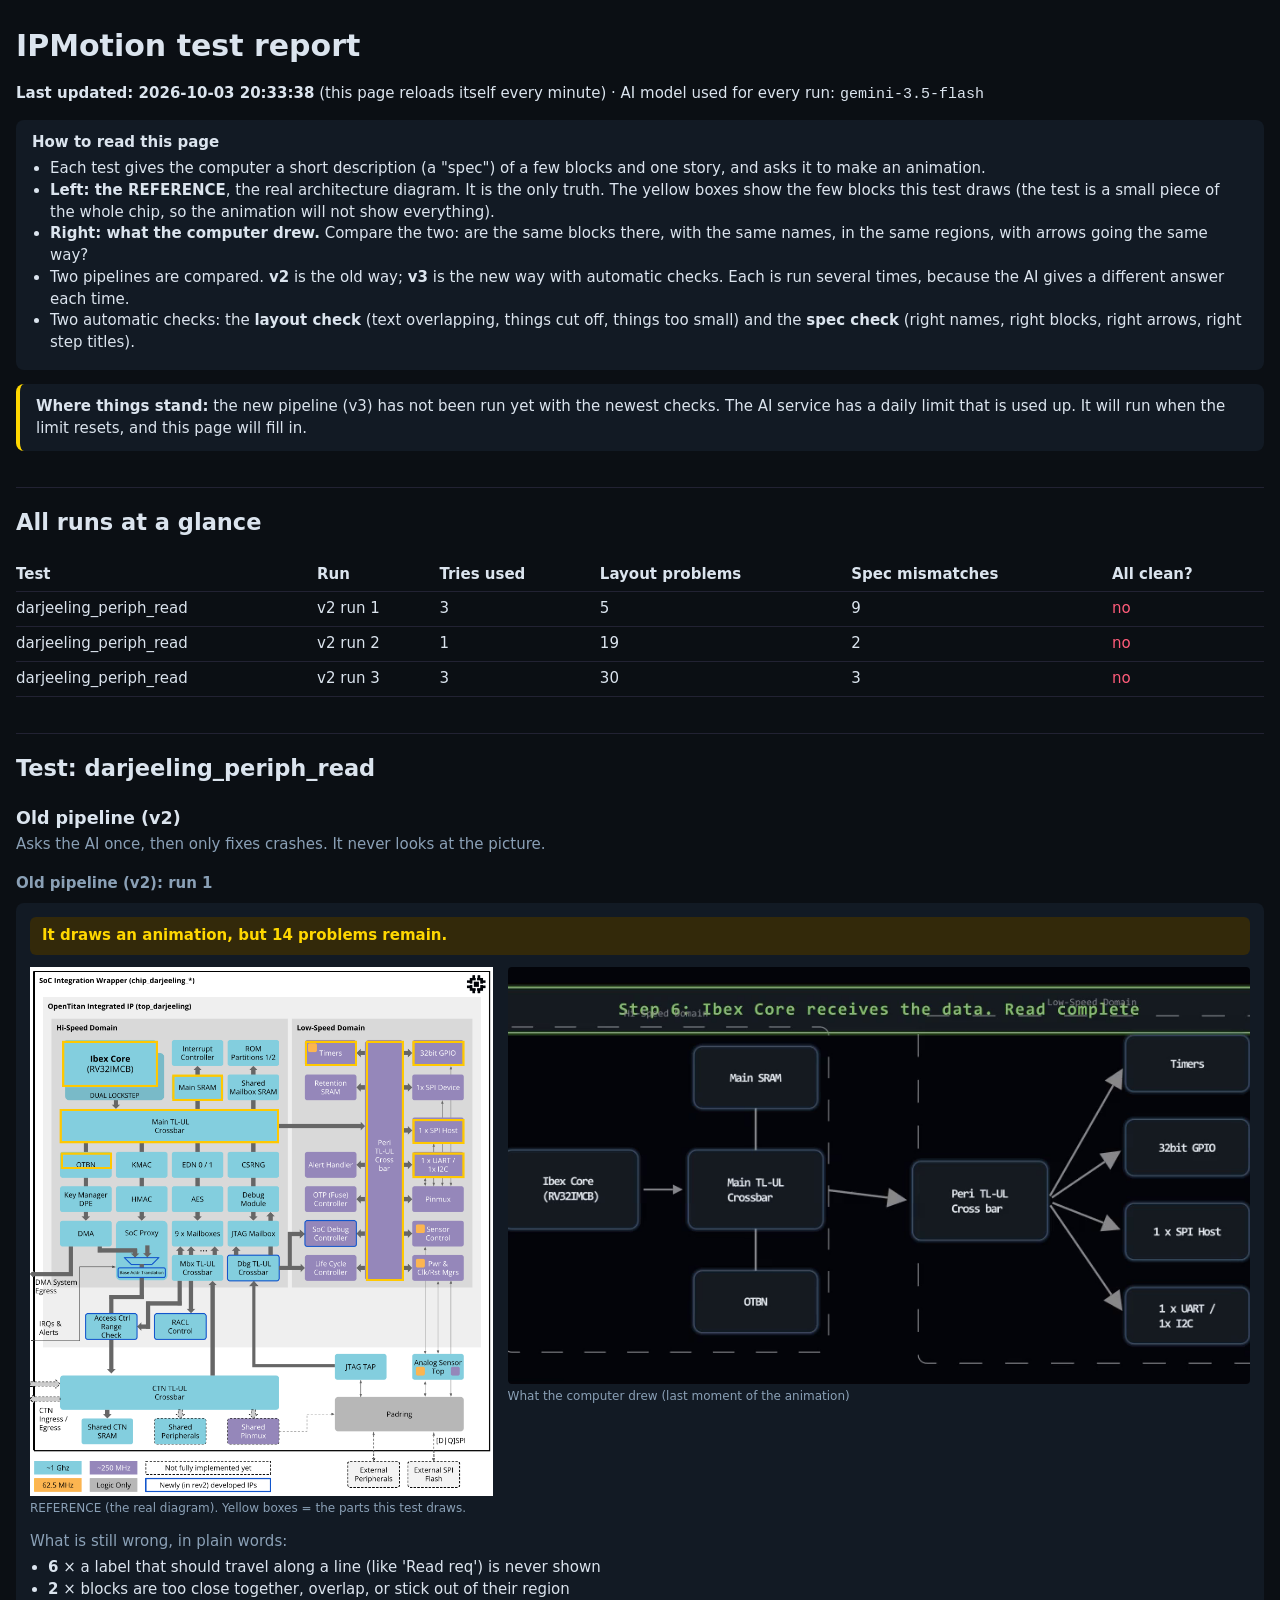
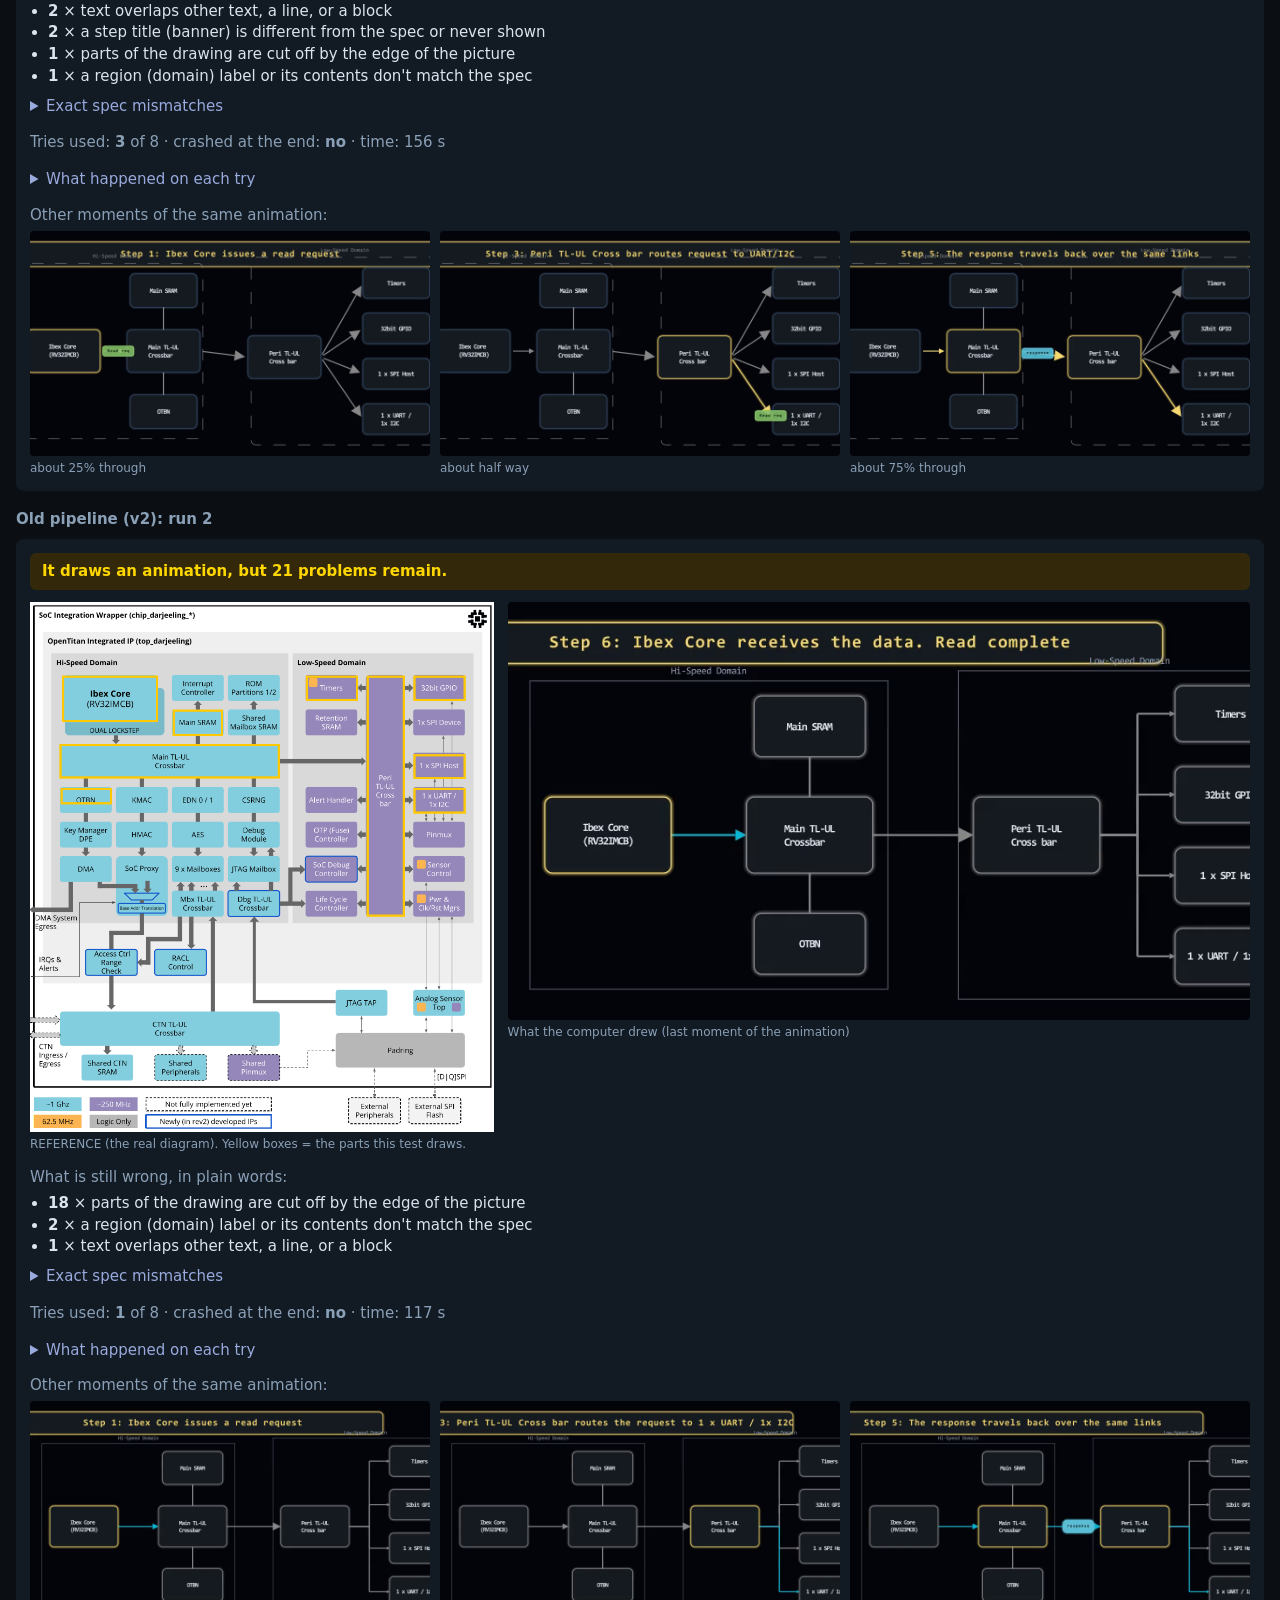
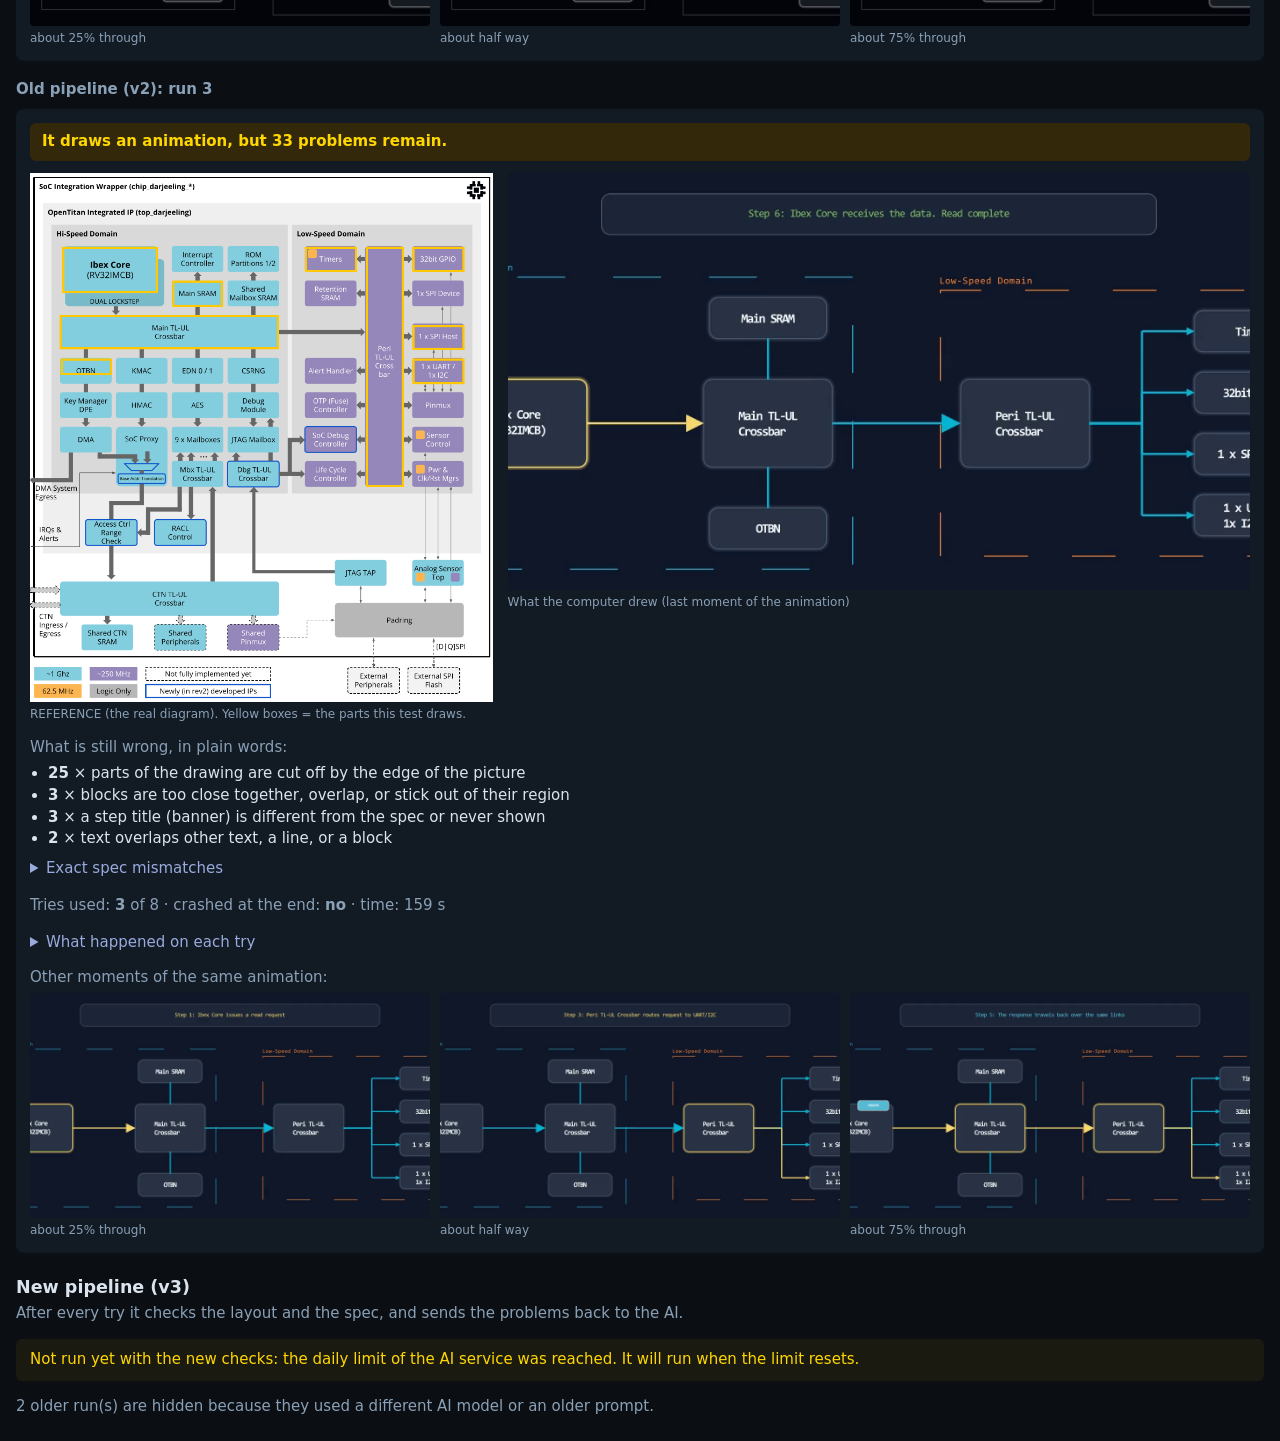
==== bench/report.html @ 49ea7e21 "Report: reference diagram side by side with each render, plain-words explanations - Each run card sh" ====
<!doctype html><meta charset="utf-8"><meta http-equiv="refresh" content="60"><title>IPMotion test report</title>
<style>
body{font:15px/1.45 system-ui,Segoe UI,sans-serif;margin:24px auto;max-width:1280px;padding:0 16px;background:#0b0f14;color:#dbe4ee}
h1{margin:0 0 4px}h2{margin-top:36px;border-top:1px solid #223;padding-top:18px}h3{margin:22px 0 2px}h4{margin:18px 0 8px;color:#8aa0b6}
.how,.status{background:#121a24;border-radius:8px;padding:12px 16px;margin:14px 0}.status{border-left:4px solid #ffd700}
.blurb{color:#8aa0b6;margin:0 0 6px}.pending{background:#1a1a10;border-radius:6px;padding:10px 14px;color:#ffd700}
.card{background:#121a24;border-radius:8px;padding:14px;margin:8px 0 18px}
.verdict{font-weight:600;padding:8px 12px;border-radius:6px;margin-bottom:12px}
.verdict.ok{background:#10301a;color:#39ff14}.verdict.warn{background:#33290a;color:#ffd700}.verdict.bad{background:#3a1220;color:#ff5c7a}
.pair{display:flex;gap:14px;flex-wrap:wrap;align-items:flex-start}.ref{flex:0 1 38%;min-width:280px;margin:0}.big{flex:1 1 55%;min-width:320px;margin:0}
.big img,.small img{width:100%;border-radius:4px;display:block}figcaption{color:#8aa0b6;font-size:12px;margin-top:4px}
.row{display:flex;gap:10px;flex-wrap:wrap}.small{flex:1 1 30%;min-width:200px;margin:0}
.nopic{background:#1a2330;border-radius:6px;padding:40px 16px;text-align:center;color:#8aa0b6}
.lbl{margin:14px 0 4px;color:#8aa0b6}.facts{color:#8aa0b6}ul{margin:4px 0 4px 18px;padding:0}details{margin:8px 0}summary{cursor:pointer;color:#9ad}
.sum{border-collapse:collapse;width:100%}.sum th,.sum td{padding:6px 12px 6px 0;border-bottom:1px solid #223;text-align:left}.ok{color:#39ff14}.bad{color:#ff5c7a}
.r_darjeeling_periph_read{background:url([data-uri]) center/contain no-repeat;aspect-ratio:862/984;width:100%}
</style>
<h1>IPMotion test report</h1>
<p><b>Last updated: 2026-10-03 20:33:38</b> (this page reloads itself every minute) &middot; AI model used for every run: <code>gemini-3.5-flash</code></p>
<div class="how"><b>How to read this page</b><ul>
<li>Each test gives the computer a short description (a "spec") of a few blocks and one story, and asks it to make an animation.</li>
<li><b>Left: the REFERENCE</b>, the real architecture diagram. It is the only truth. The yellow boxes show the few blocks this test draws (the test is a small piece of the whole chip, so the animation will not show everything).</li>
<li><b>Right: what the computer drew.</b> Compare the two: are the same blocks there, with the same names, in the same regions, with arrows going the same way?</li>
<li>Two pipelines are compared. <b>v2</b> is the old way; <b>v3</b> is the new way with automatic checks. Each is run several times, because the AI gives a different answer each time.</li>
<li>Two automatic checks: the <b>layout check</b> (text overlapping, things cut off, things too small) and the <b>spec check</b> (right names, right blocks, right arrows, right step titles).</li>
</ul></div>
<div class="status"><b>Where things stand:</b> the new pipeline (v3) has not been run yet with the newest checks. The AI service has a daily limit that is used up. It will run when the limit resets, and this page will fill in.</div>
<h2>All runs at a glance</h2><table class='sum'><tr><th>Test</th><th>Run</th><th>Tries used</th><th>Layout problems</th><th>Spec mismatches</th><th>All clean?</th></tr><tr><td>darjeeling_periph_read</td><td>v2 run 1</td><td>3</td><td>5</td><td>9</td><td class='bad'>no</td></tr><tr><td>darjeeling_periph_read</td><td>v2 run 2</td><td>1</td><td>19</td><td>2</td><td class='bad'>no</td></tr><tr><td>darjeeling_periph_read</td><td>v2 run 3</td><td>3</td><td>30</td><td>3</td><td class='bad'>no</td></tr></table>
<section><h2>Test: darjeeling_periph_read</h2><h3>Old pipeline (v2)</h3><p class='blurb'>Asks the AI once, then only fixes crashes. It never looks at the picture.</p><h4>Old pipeline (v2): run 1</h4><div class="card">
<div class="verdict warn">It draws an animation, but 14 problems remain.</div>
<div class="pair"><figure class="ref"><div class="refpic r_darjeeling_periph_read"></div><figcaption>REFERENCE (the real diagram). Yellow boxes = the parts this test draws.</figcaption></figure><figure class="big"><img src="[data-uri]" alt="What the computer drew (last moment of the animation)"><figcaption>What the computer drew (last moment of the animation)</figcaption></figure></div>
<p class="lbl">What is still wrong, in plain words:</p><ul><li><b>6</b> &times; a label that should travel along a line (like &#x27;Read req&#x27;) is never shown</li><li><b>2</b> &times; blocks are too close together, overlap, or stick out of their region</li><li><b>2</b> &times; text overlaps other text, a line, or a block</li><li><b>2</b> &times; a step title (banner) is different from the spec or never shown</li><li><b>1</b> &times; parts of the drawing are cut off by the edge of the picture</li><li><b>1</b> &times; a region (domain) label or its contents don&#x27;t match the spec</li></ul><details><summary>Exact spec mismatches</summary><ul><li>domain &#x27;lo&#x27; (Low-Speed Domain) does not fully contain block &#x27;peri_tlul_crossbar&#x27;</li><li>step 3: banner &#x27;Step 2: Main TL-UL Crossbar forwards the request toward the &#x27; is never shown</li><li>step 4: banner &#x27;Step 3: Peri TL-UL Cross bar routes the request to 1 x UART &#x27; is never shown</li><li>packet text &#x27;Read req&#x27; (step 2) is never shown</li><li>packet text &#x27;Read req&#x27; (step 3) is never shown</li><li>packet text &#x27;Read req&#x27; (step 4) is never shown</li><li>packet text &#x27;response&#x27; (step 6) is never shown</li><li>packet text &#x27;response&#x27; (step 6) is never shown</li><li>packet text &#x27;response&#x27; (step 7) is never shown</li></ul></details>
<p class="facts">Tries used: <b>3</b> of 8 &middot; crashed at the end: <b>no</b> &middot; time: 156 s</p>
<details><summary>What happened on each try</summary><ul><li>try 1: crashed while rendering (the old pipeline then tried again)</li><li>try 2: crashed while rendering (the old pipeline then tried again)</li><li>try 3: drew an animation</li></ul></details>
<p class="lbl">Other moments of the same animation:</p><div class="row"><figure class="small"><img src="[data-uri]" alt="about 25% through"><figcaption>about 25% through</figcaption></figure><figure class="small"><img src="[data-uri]" alt="about half way"><figcaption>about half way</figcaption></figure><figure class="small"><img src="[data-uri]" alt="about 75% through"><figcaption>about 75% through</figcaption></figure></div>
</div><h4>Old pipeline (v2): run 2</h4><div class="card">
<div class="verdict warn">It draws an animation, but 21 problems remain.</div>
<div class="pair"><figure class="ref"><div class="refpic r_darjeeling_periph_read"></div><figcaption>REFERENCE (the real diagram). Yellow boxes = the parts this test draws.</figcaption></figure><figure class="big"><img src="[data-uri]" alt="What the computer drew (last moment of the animation)"><figcaption>What the computer drew (last moment of the animation)</figcaption></figure></div>
<p class="lbl">What is still wrong, in plain words:</p><ul><li><b>18</b> &times; parts of the drawing are cut off by the edge of the picture</li><li><b>2</b> &times; a region (domain) label or its contents don&#x27;t match the spec</li><li><b>1</b> &times; text overlaps other text, a line, or a block</li></ul><details><summary>Exact spec mismatches</summary><ul><li>domain &#x27;hi&#x27;: label &#x27;Hi-Speed Domain&#x27; is not drawn on or just above a region</li><li>domain &#x27;lo&#x27;: label &#x27;Low-Speed Domain&#x27; is not drawn on or just above a region</li></ul></details>
<p class="facts">Tries used: <b>1</b> of 8 &middot; crashed at the end: <b>no</b> &middot; time: 117 s</p>
<details><summary>What happened on each try</summary><ul><li>try 1: drew an animation</li></ul></details>
<p class="lbl">Other moments of the same animation:</p><div class="row"><figure class="small"><img src="[data-uri]" alt="about 25% through"><figcaption>about 25% through</figcaption></figure><figure class="small"><img src="[data-uri]" alt="about half way"><figcaption>about half way</figcaption></figure><figure class="small"><img src="[data-uri]" alt="about 75% through"><figcaption>about 75% through</figcaption></figure></div>
</div><h4>Old pipeline (v2): run 3</h4><div class="card">
<div class="verdict warn">It draws an animation, but 33 problems remain.</div>
<div class="pair"><figure class="ref"><div class="refpic r_darjeeling_periph_read"></div><figcaption>REFERENCE (the real diagram). Yellow boxes = the parts this test draws.</figcaption></figure><figure class="big"><img src="[data-uri]" alt="What the computer drew (last moment of the animation)"><figcaption>What the computer drew (last moment of the animation)</figcaption></figure></div>
<p class="lbl">What is still wrong, in plain words:</p><ul><li><b>25</b> &times; parts of the drawing are cut off by the edge of the picture</li><li><b>3</b> &times; blocks are too close together, overlap, or stick out of their region</li><li><b>3</b> &times; a step title (banner) is different from the spec or never shown</li><li><b>2</b> &times; text overlaps other text, a line, or a block</li></ul><details><summary>Exact spec mismatches</summary><ul><li>step 1: banner &#x27;Idle: all blocks waiting&#x27; is never shown</li><li>step 3: banner &#x27;Step 2: Main TL-UL Crossbar forwards the request toward the &#x27; is never shown</li><li>step 4: banner &#x27;Step 3: Peri TL-UL Cross bar routes the request to 1 x UART &#x27; is never shown</li></ul></details>
<p class="facts">Tries used: <b>3</b> of 8 &middot; crashed at the end: <b>no</b> &middot; time: 159 s</p>
<details><summary>What happened on each try</summary><ul><li>try 1: crashed while rendering (the old pipeline then tried again)</li><li>try 2: crashed while rendering (the old pipeline then tried again)</li><li>try 3: drew an animation</li></ul></details>
<p class="lbl">Other moments of the same animation:</p><div class="row"><figure class="small"><img src="[data-uri]" alt="about 25% through"><figcaption>about 25% through</figcaption></figure><figure class="small"><img src="[data-uri]" alt="about half way"><figcaption>about half way</figcaption></figure><figure class="small"><img src="[data-uri]" alt="about 75% through"><figcaption>about 75% through</figcaption></figure></div>
</div><h3>New pipeline (v3)</h3><p class='blurb'>After every try it checks the layout and the spec, and sends the problems back to the AI.</p><p class='pending'>Not run yet with the new checks: the daily limit of the AI service was reached. It will run when the limit resets.</p></section>
<p class="facts">2 older run(s) are hidden because they used a different AI model or an older prompt.</p>
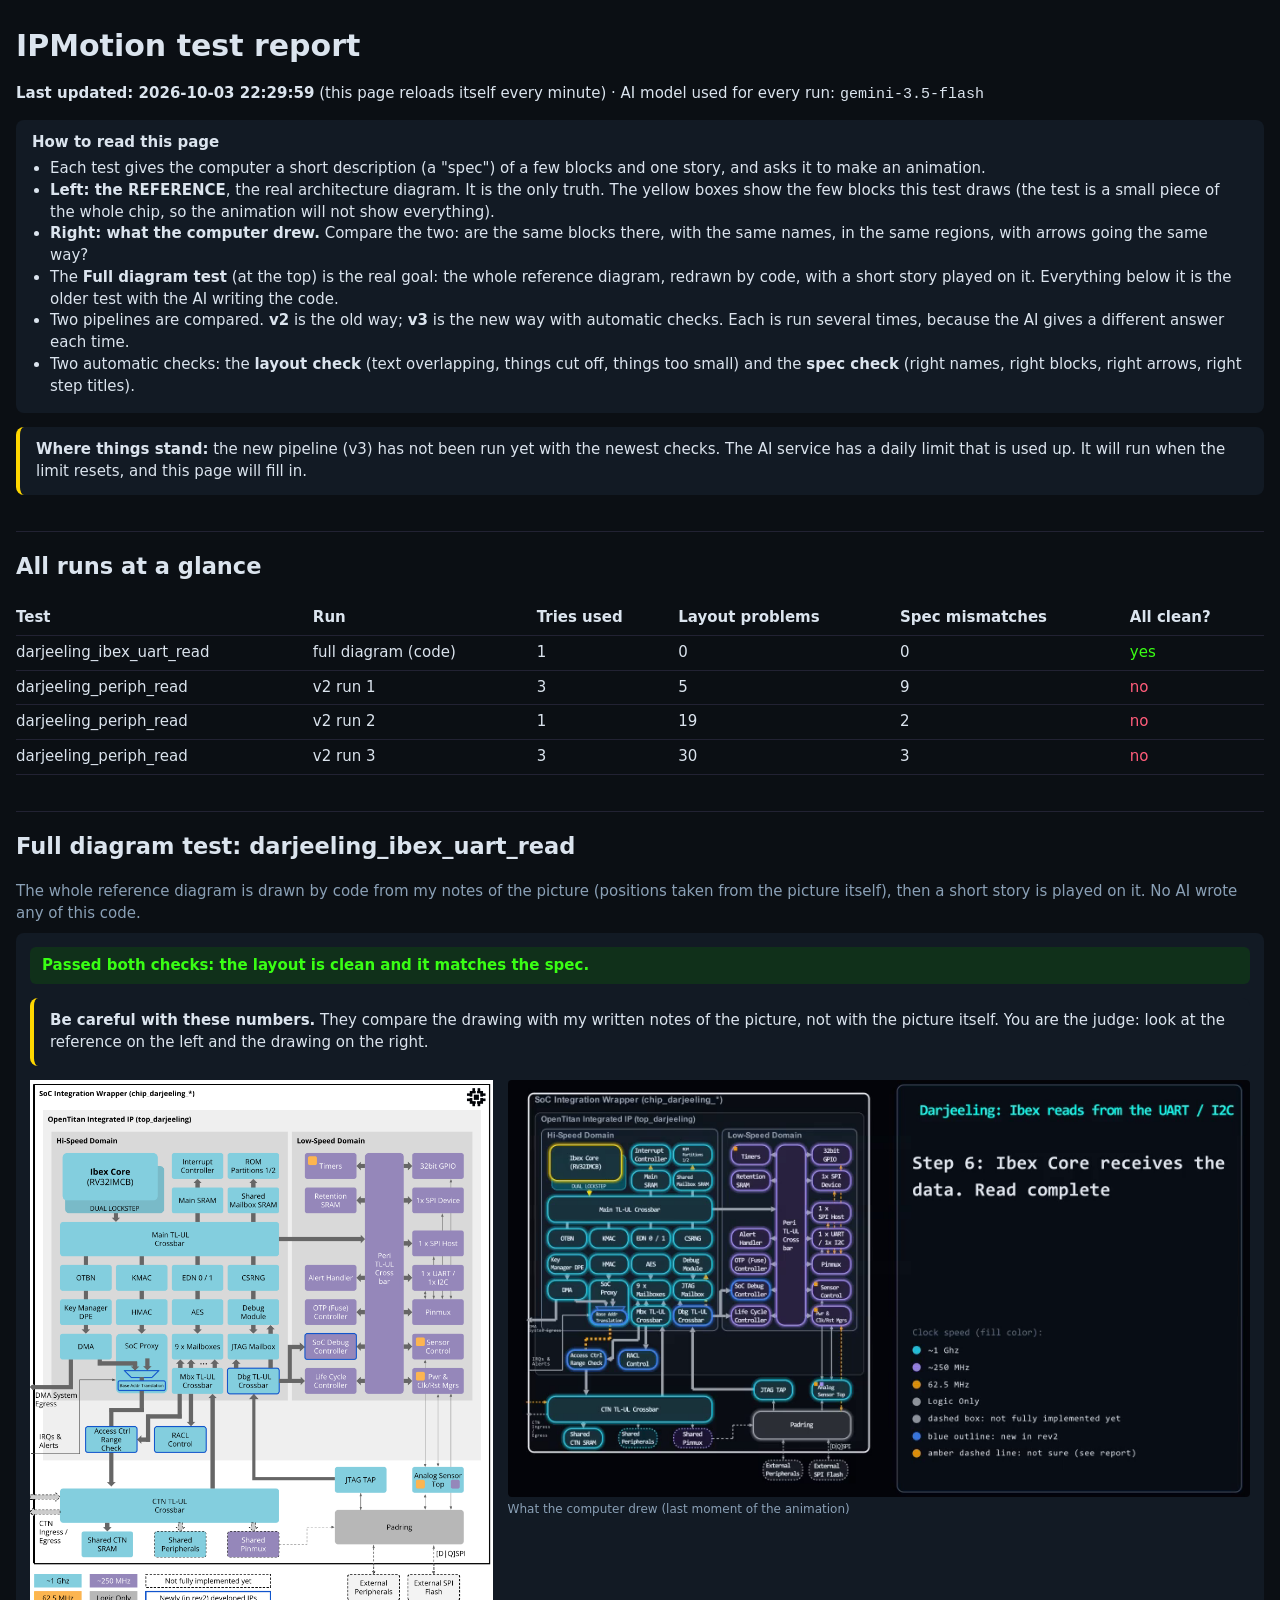
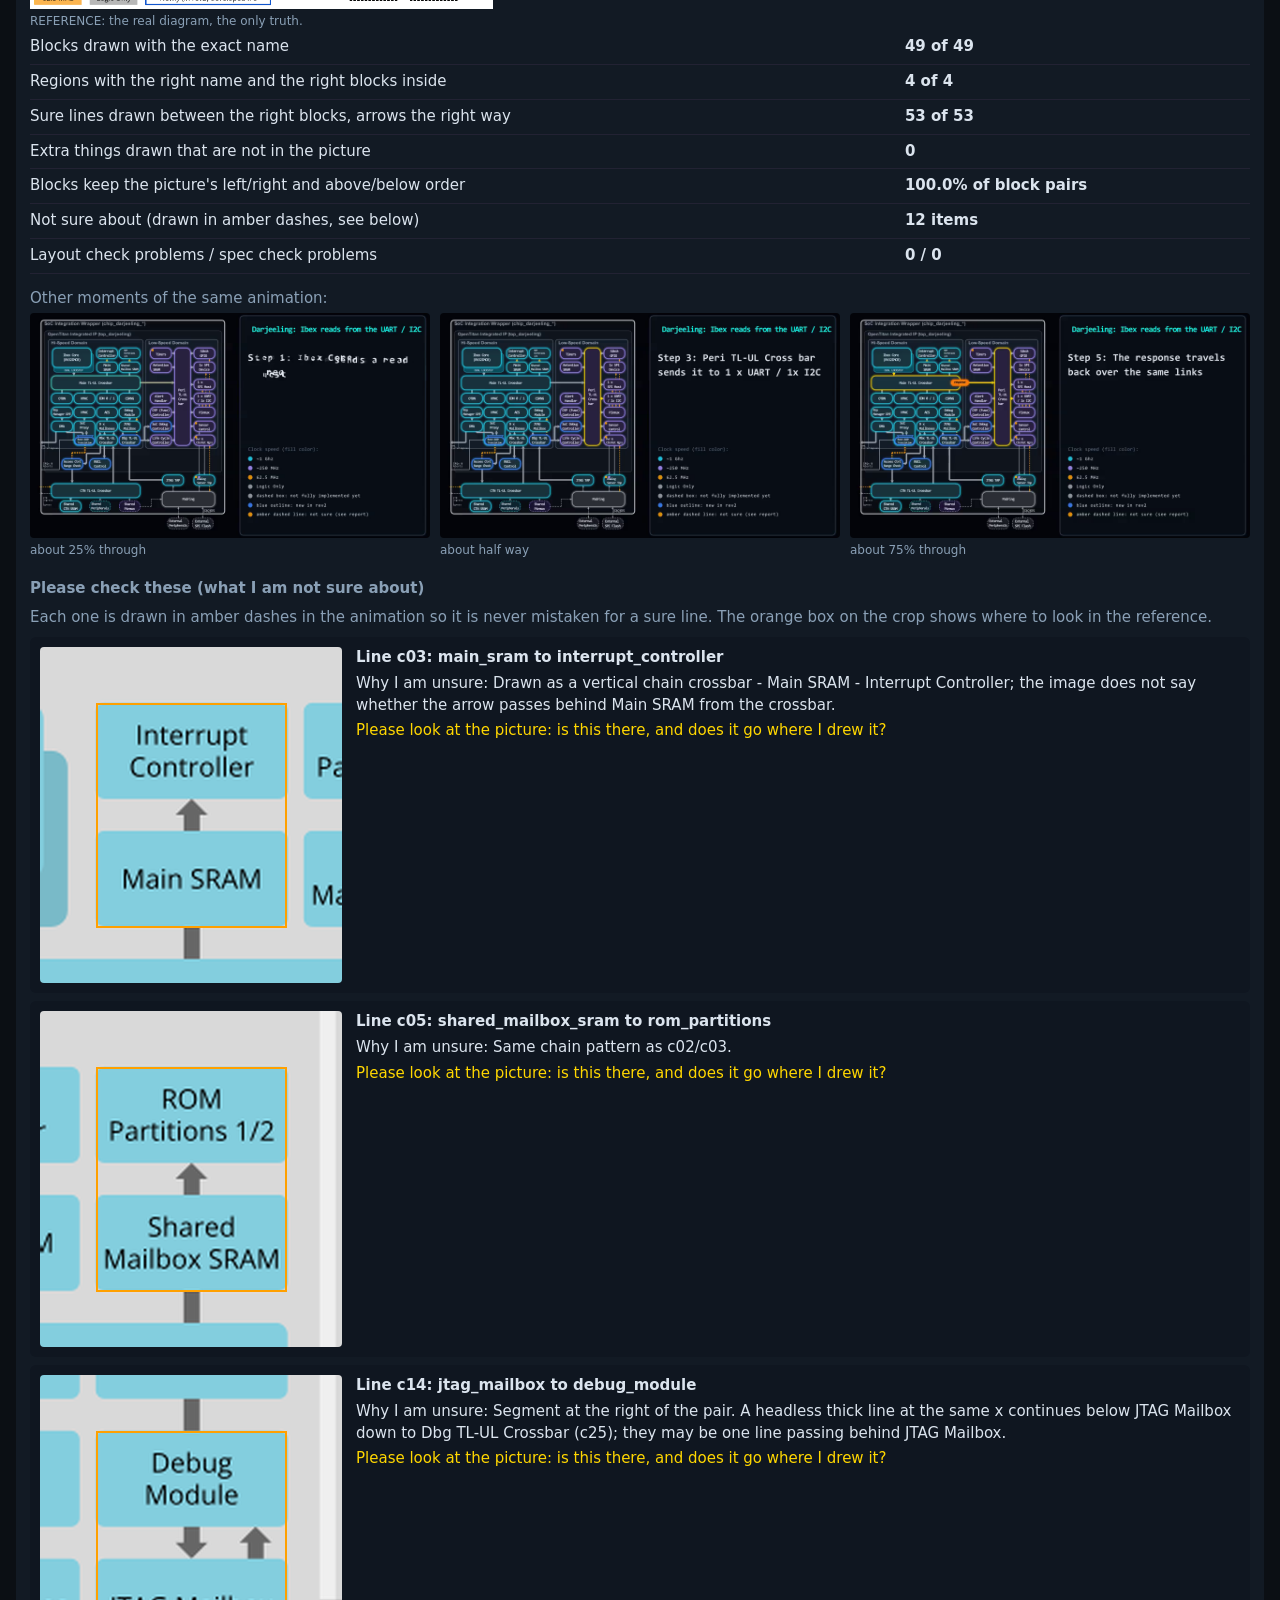
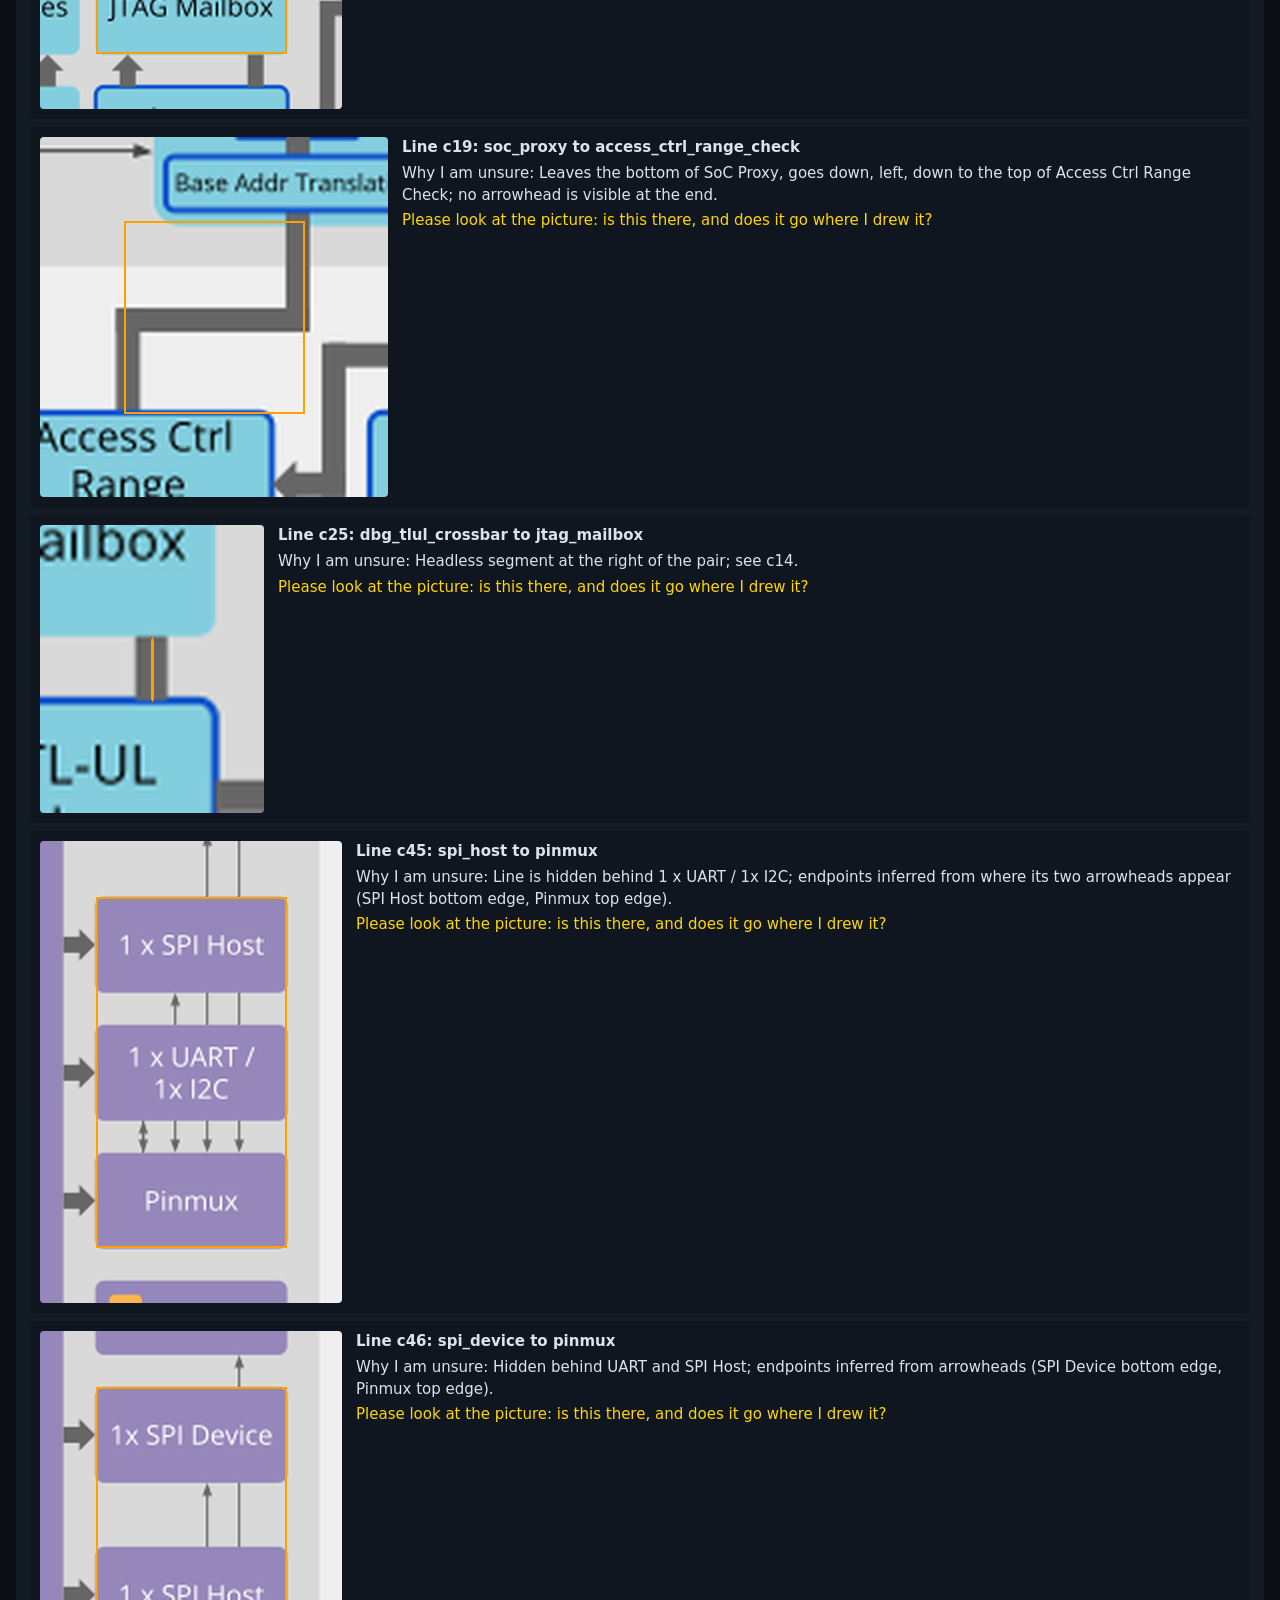
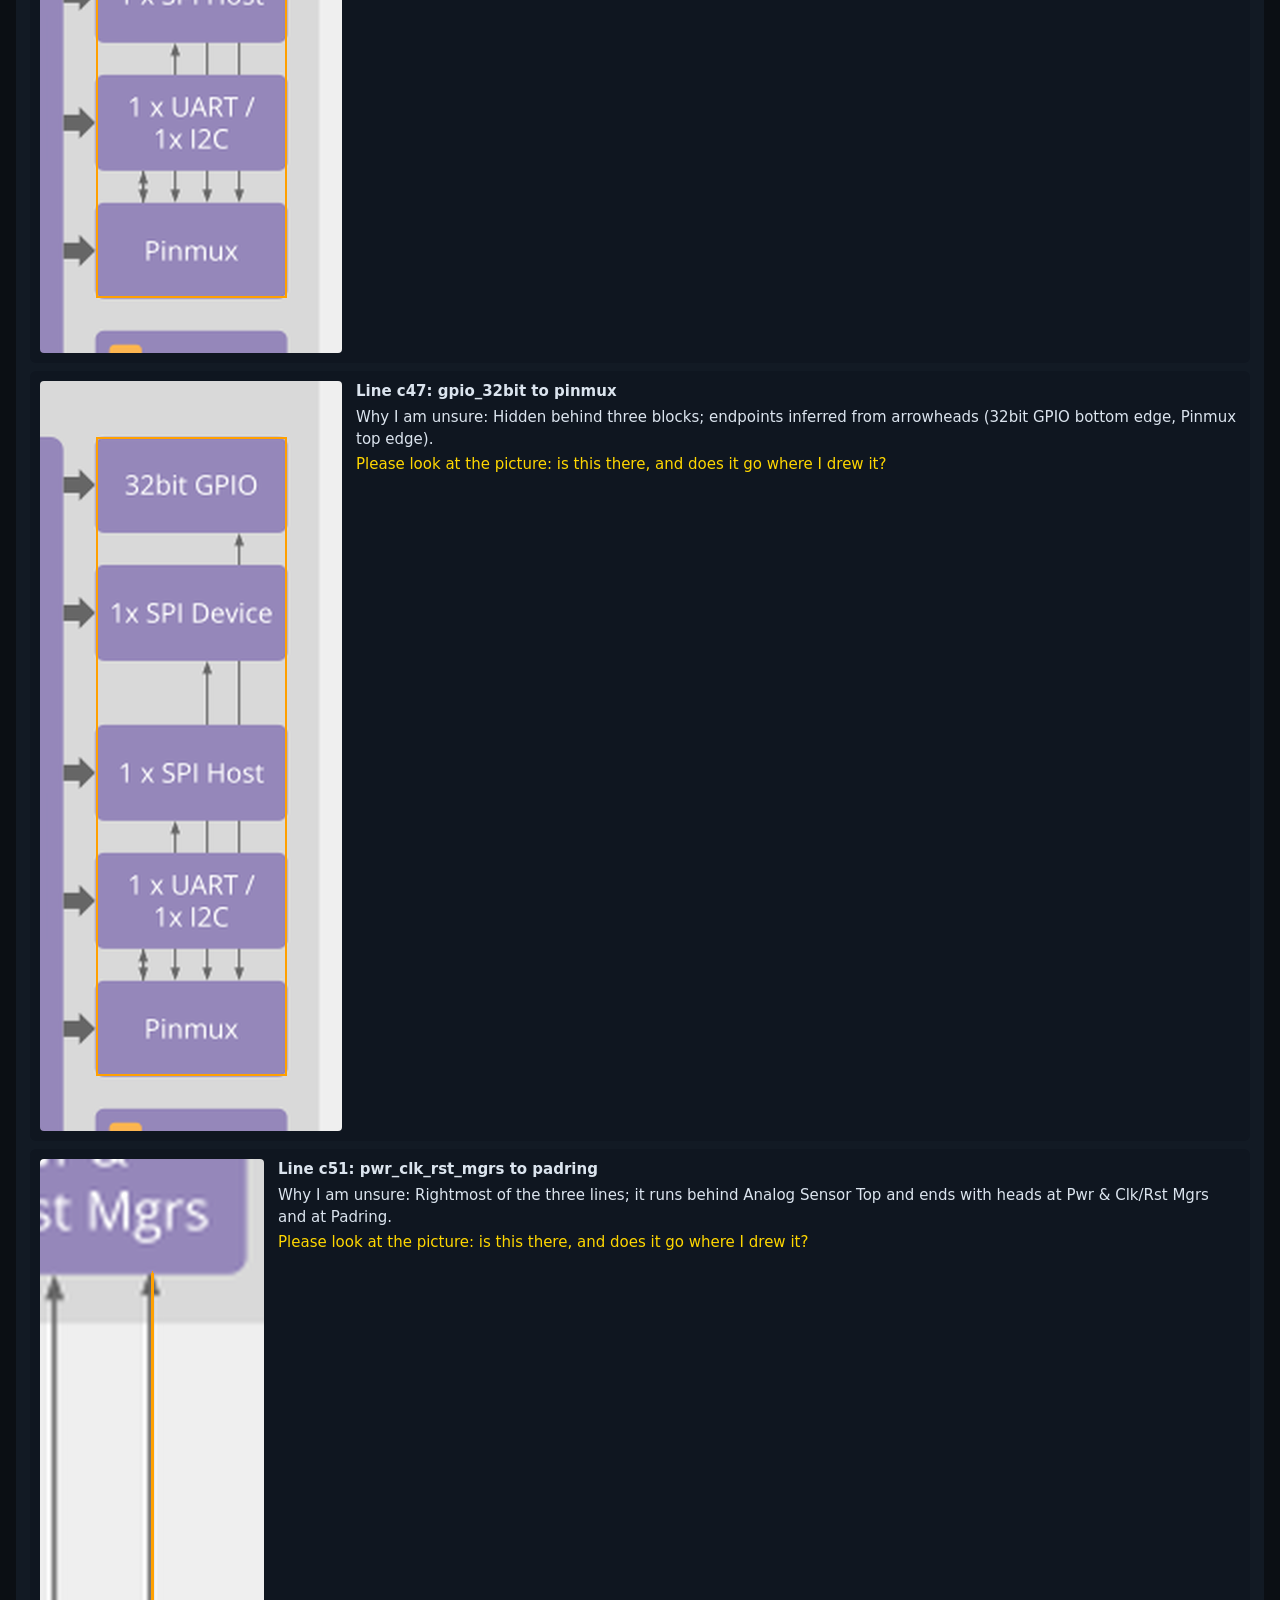
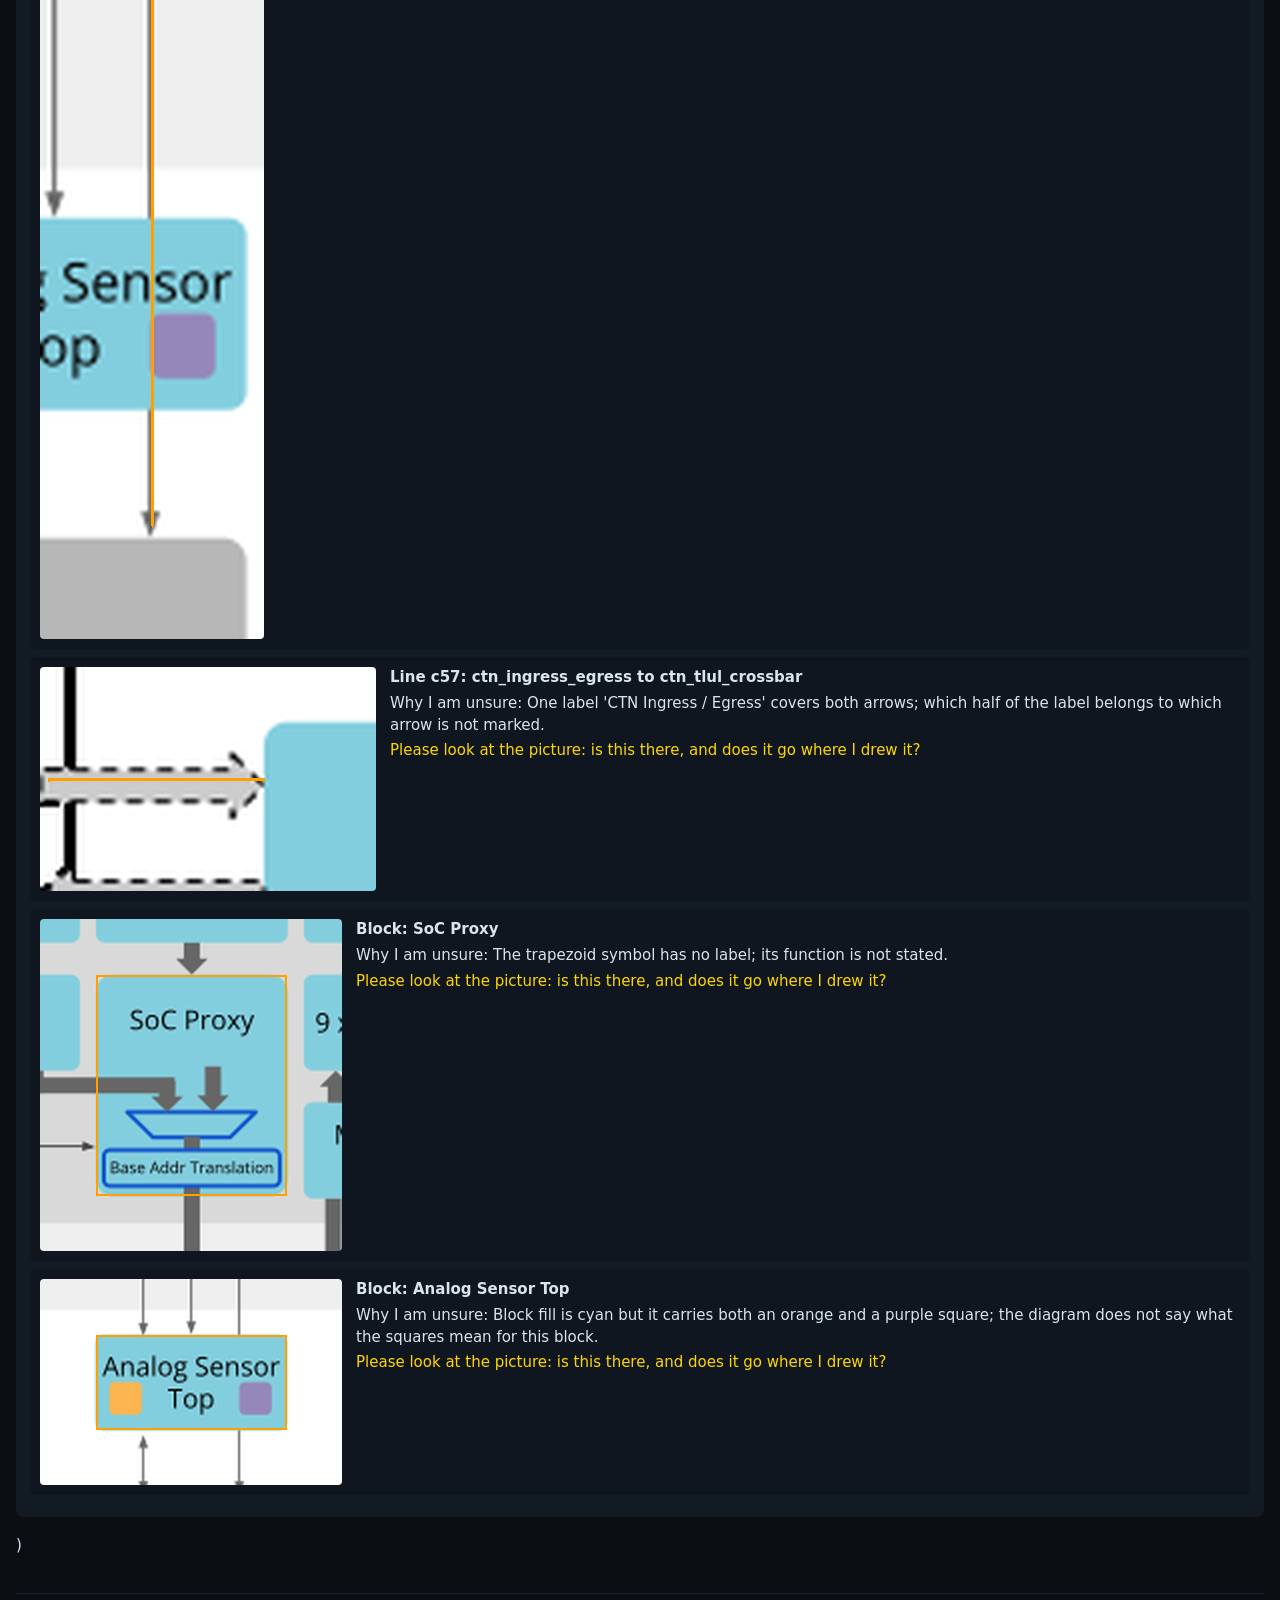
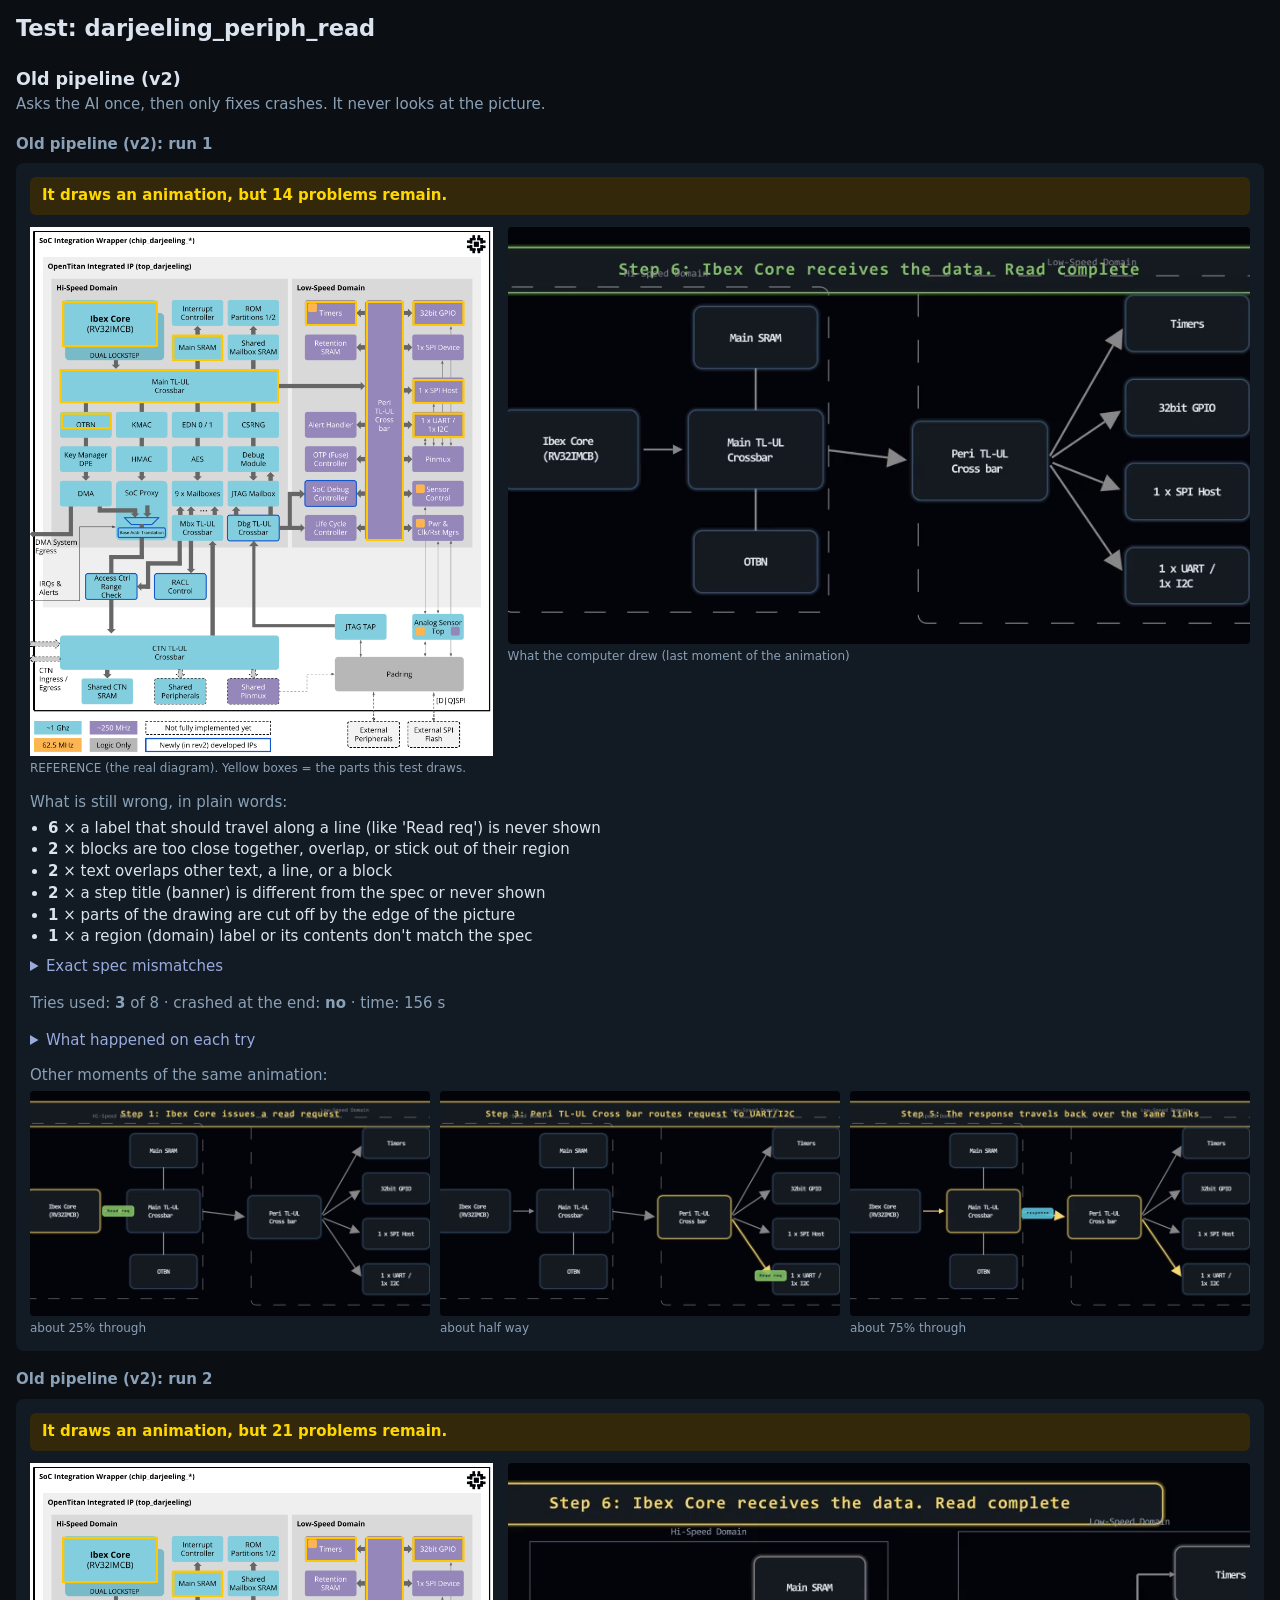
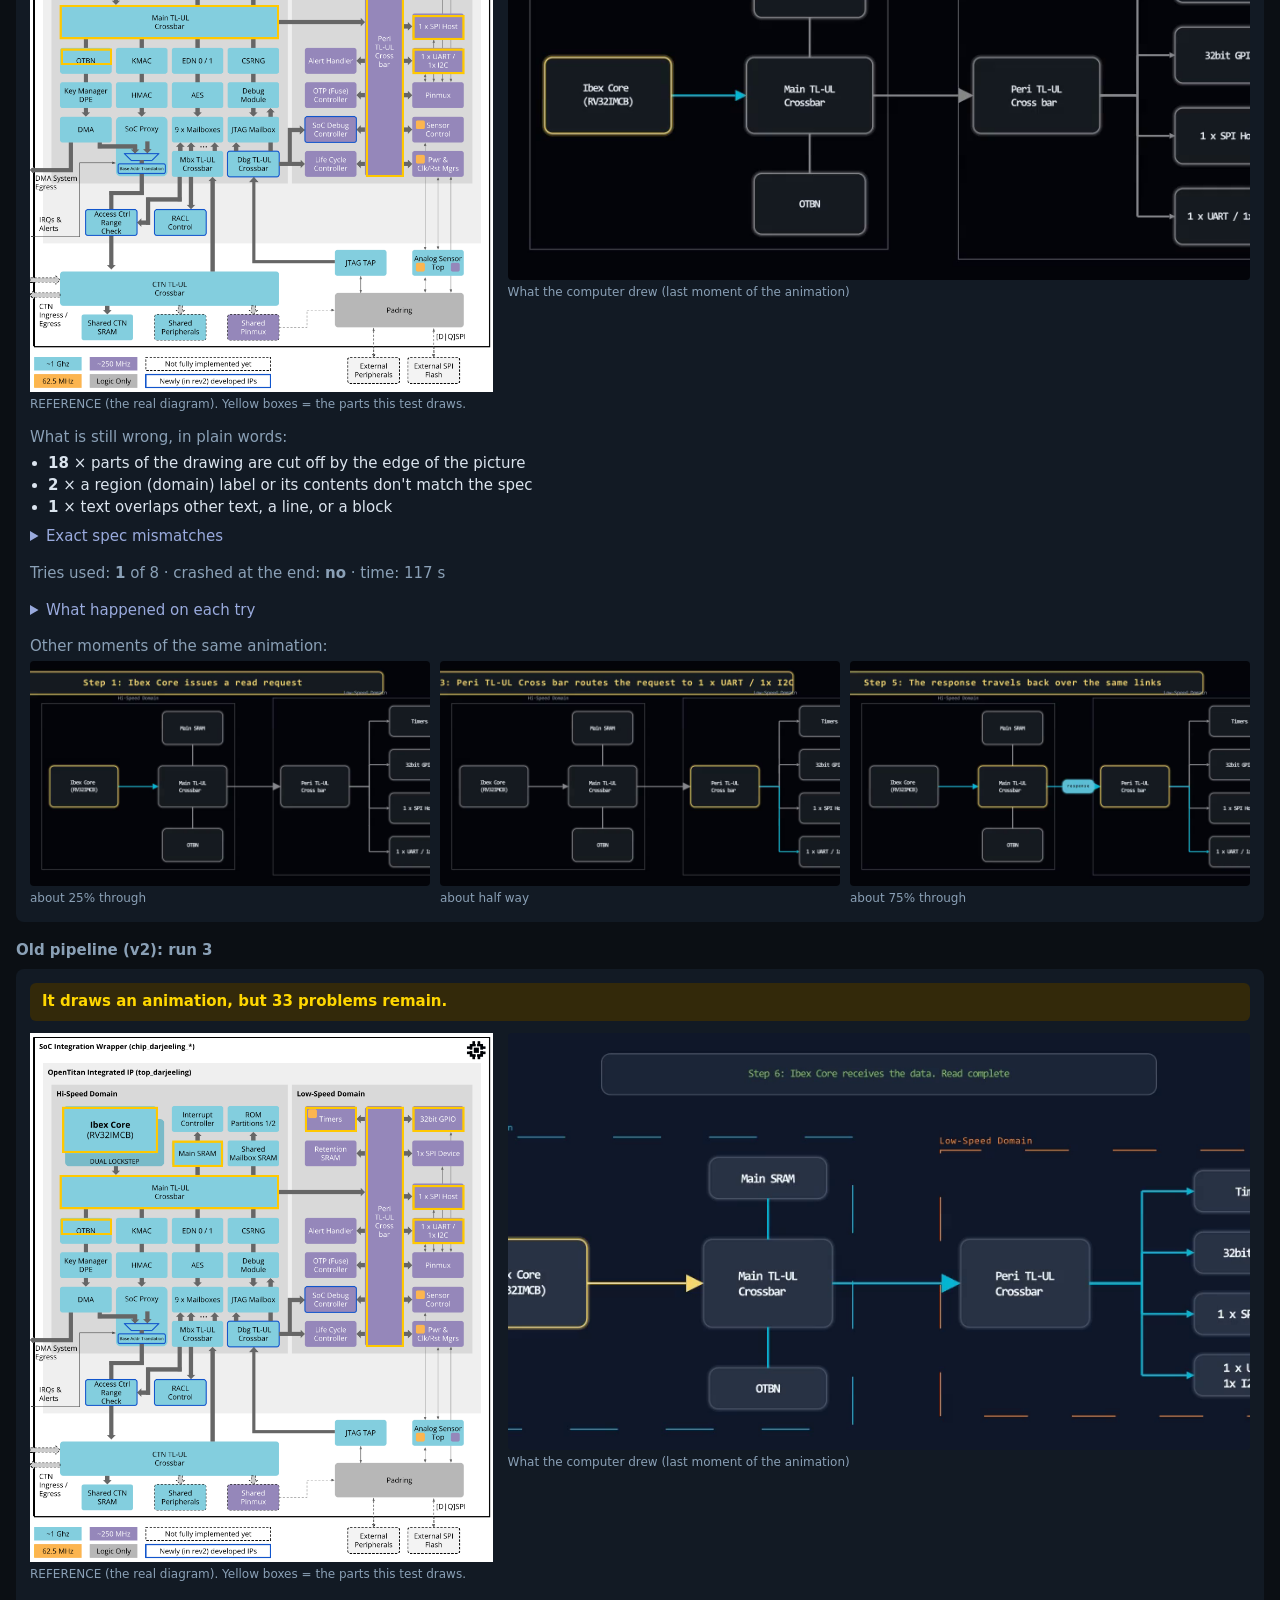
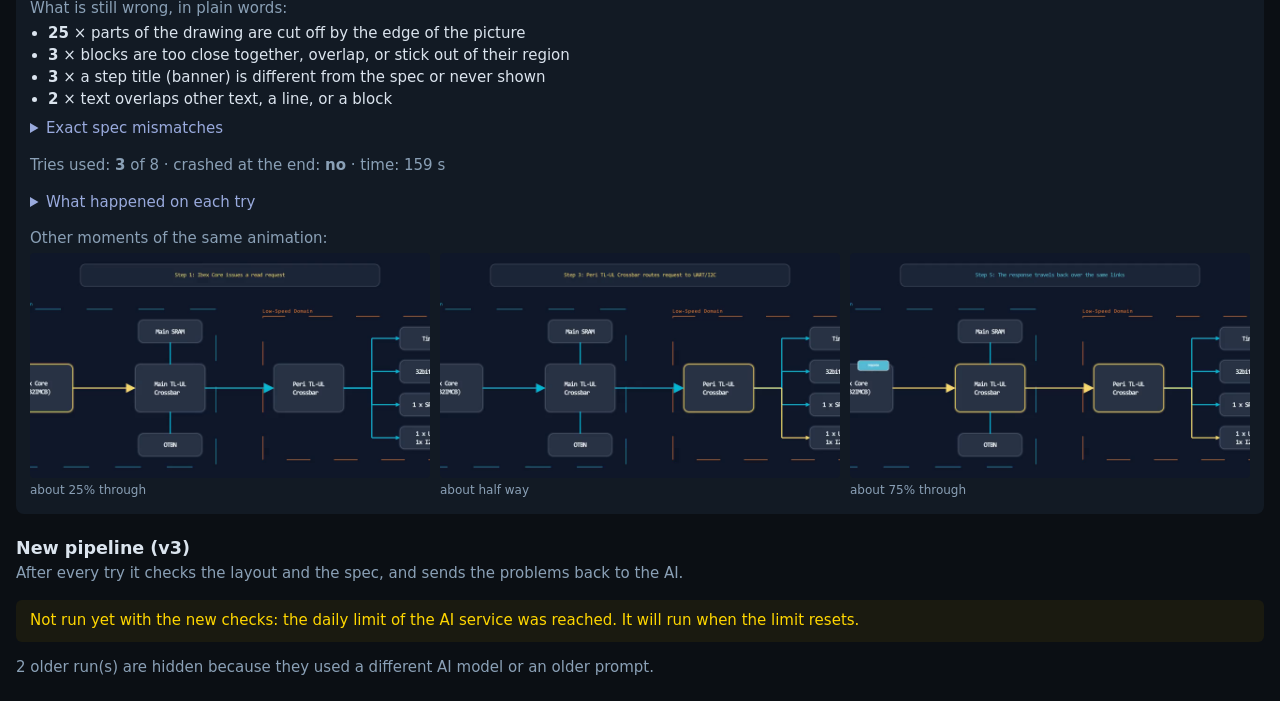
==== commit aa80af93: "Whole-diagram pipeline (v4): draw the reference from its own positions, play a story, score closenes" ====
--- a/bench/report.html
+++ b/bench/report.html
@@ -12,20 +12,23 @@
 .row{display:flex;gap:10px;flex-wrap:wrap}.small{flex:1 1 30%;min-width:200px;margin:0}
 .nopic{background:#1a2330;border-radius:6px;padding:40px 16px;text-align:center;color:#8aa0b6}
 .lbl{margin:14px 0 4px;color:#8aa0b6}.facts{color:#8aa0b6}ul{margin:4px 0 4px 18px;padding:0}details{margin:8px 0}summary{cursor:pointer;color:#9ad}
+.conf{display:flex;gap:14px;align-items:flex-start;background:#0f1620;border-radius:6px;padding:10px;margin:8px 0}.conf img{max-width:46%;border-radius:4px}.conf p{margin:4px 0}.ask{color:#ffd700}
 .sum{border-collapse:collapse;width:100%}.sum th,.sum td{padding:6px 12px 6px 0;border-bottom:1px solid #223;text-align:left}.ok{color:#39ff14}.bad{color:#ff5c7a}
-.r_darjeeling_periph_read{background:url([data-uri]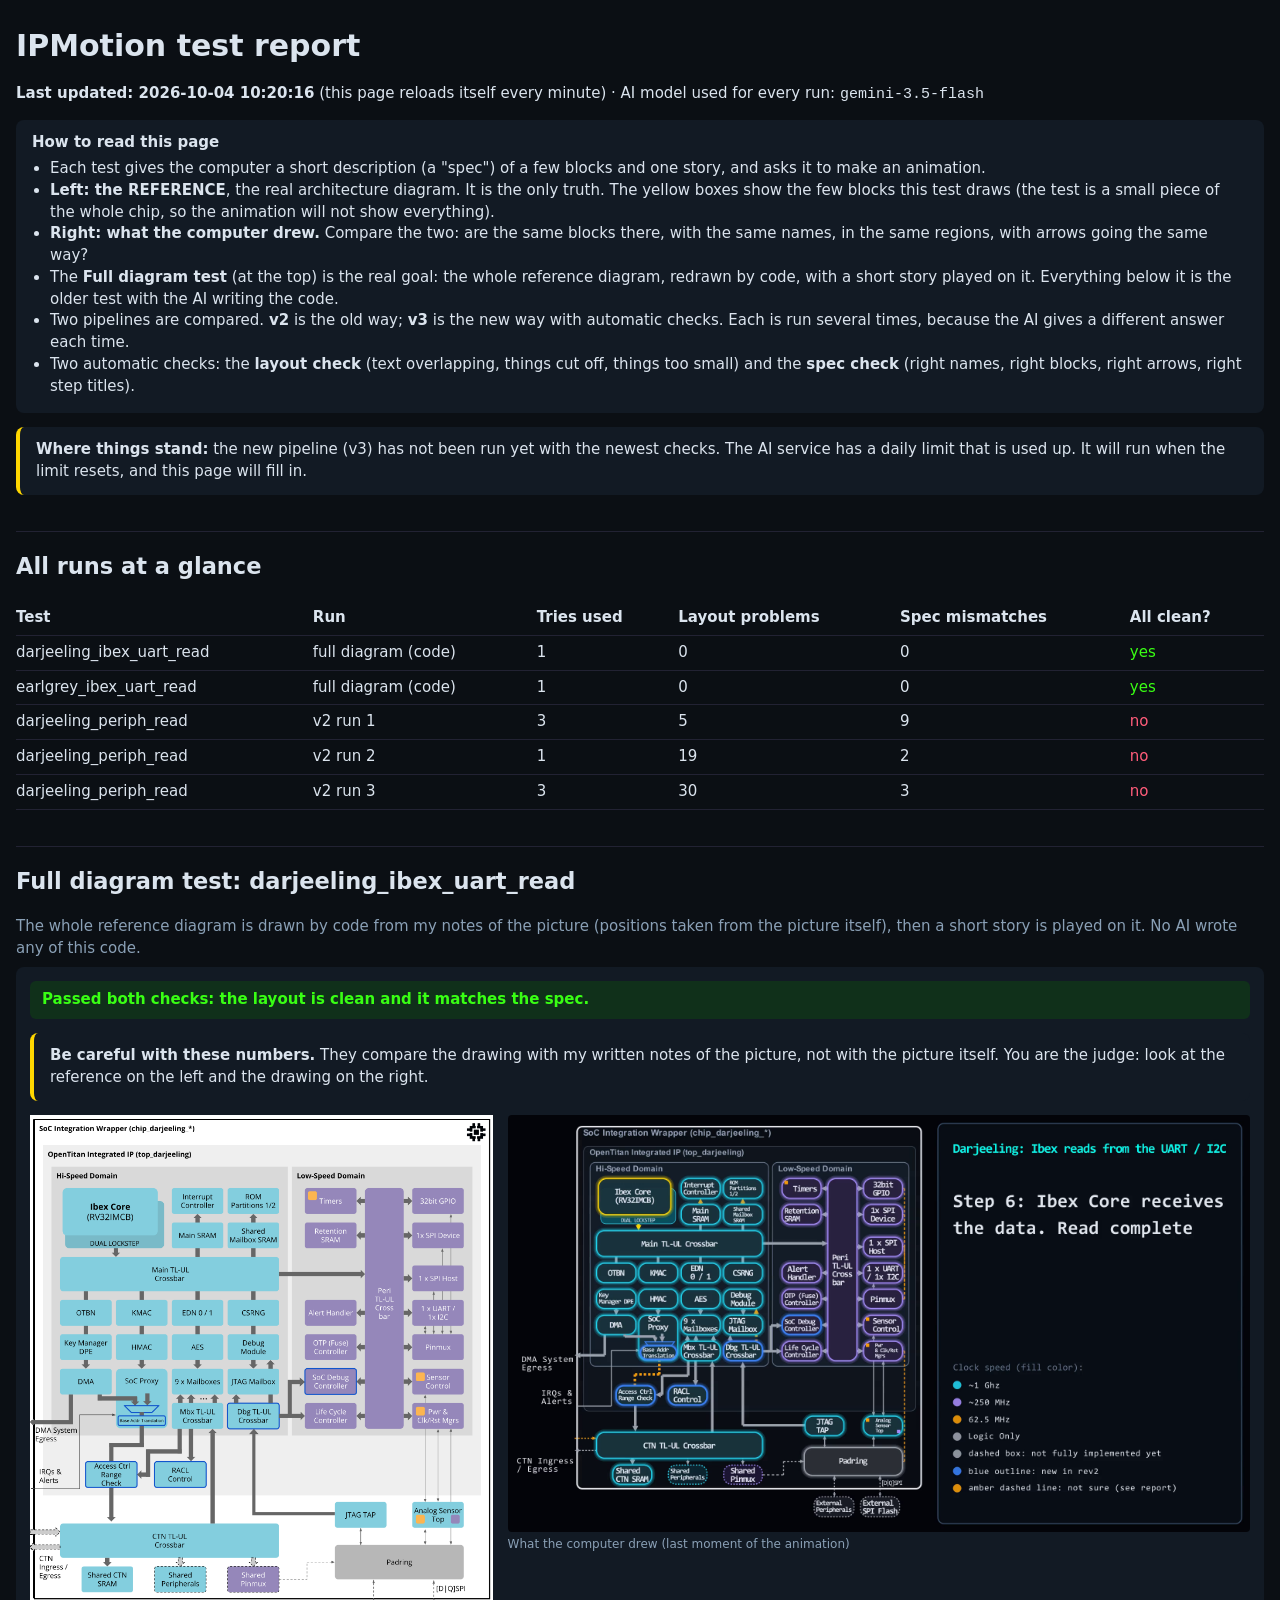
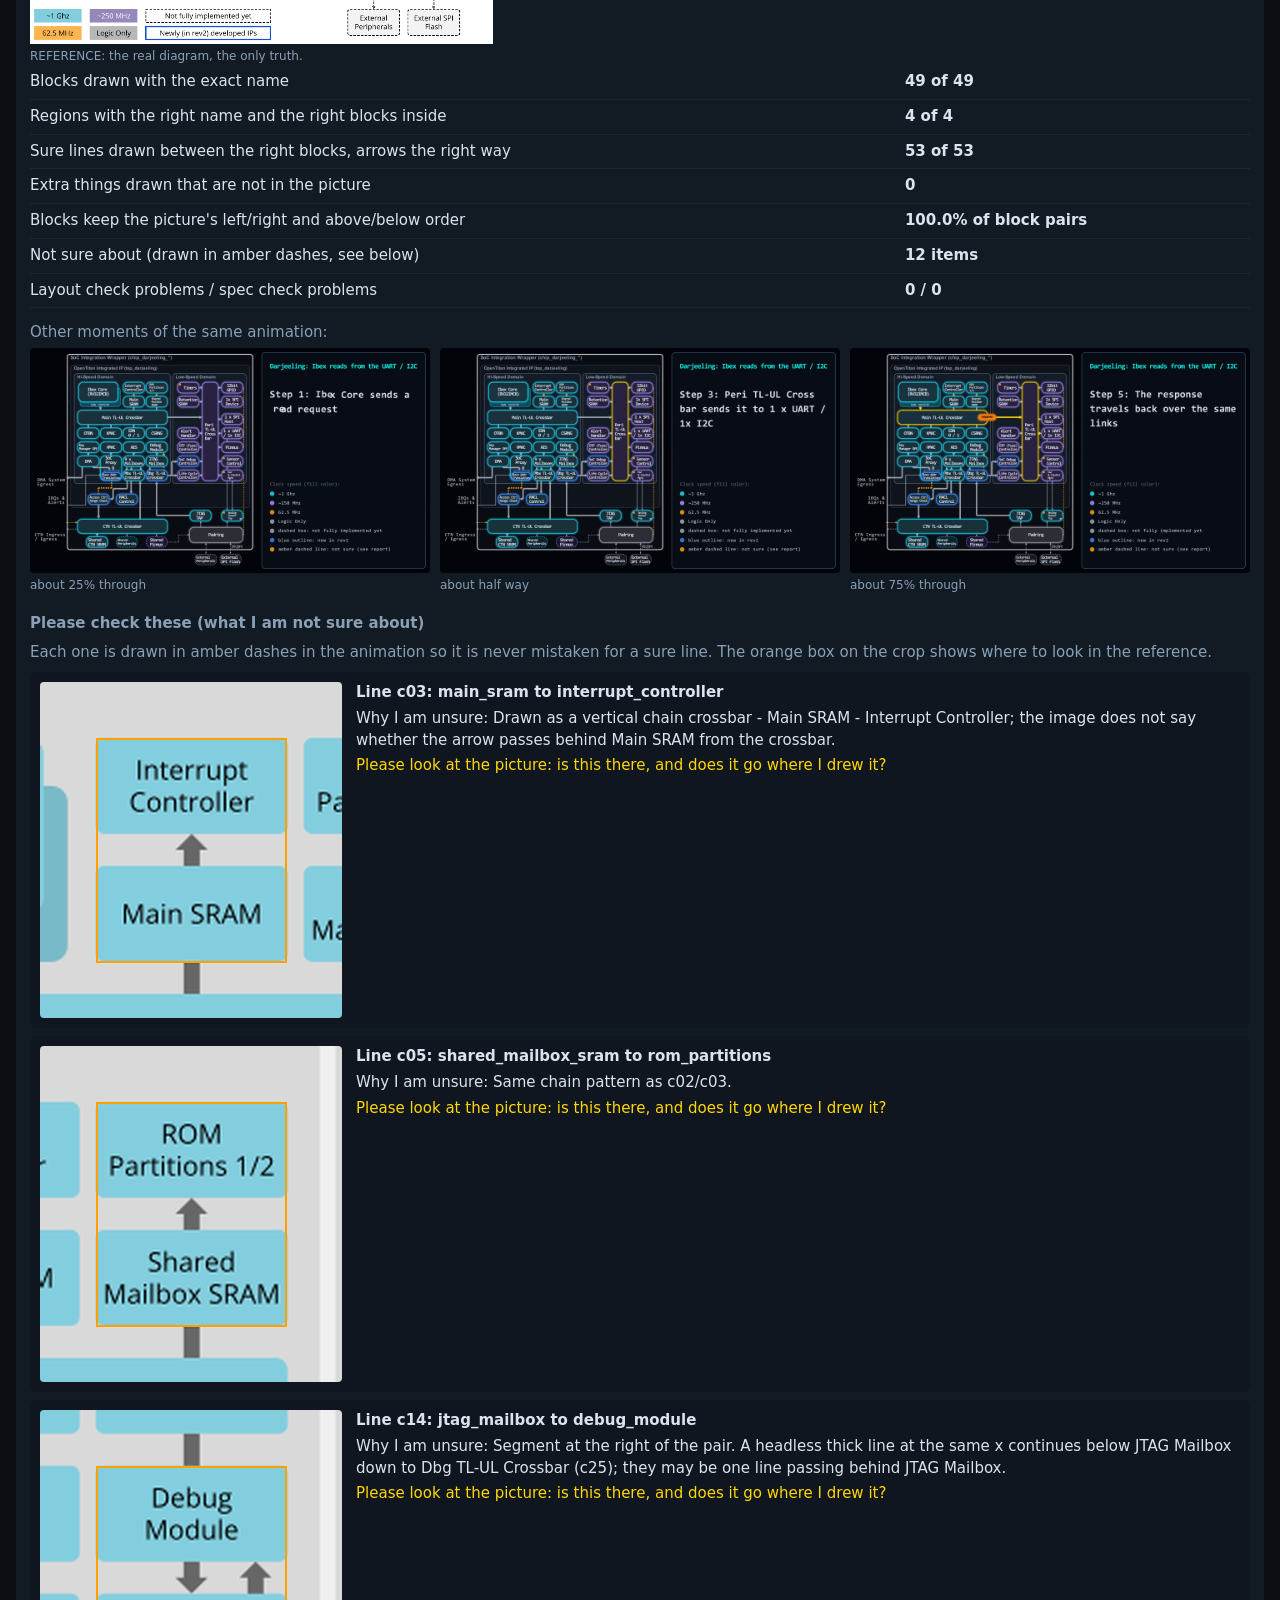
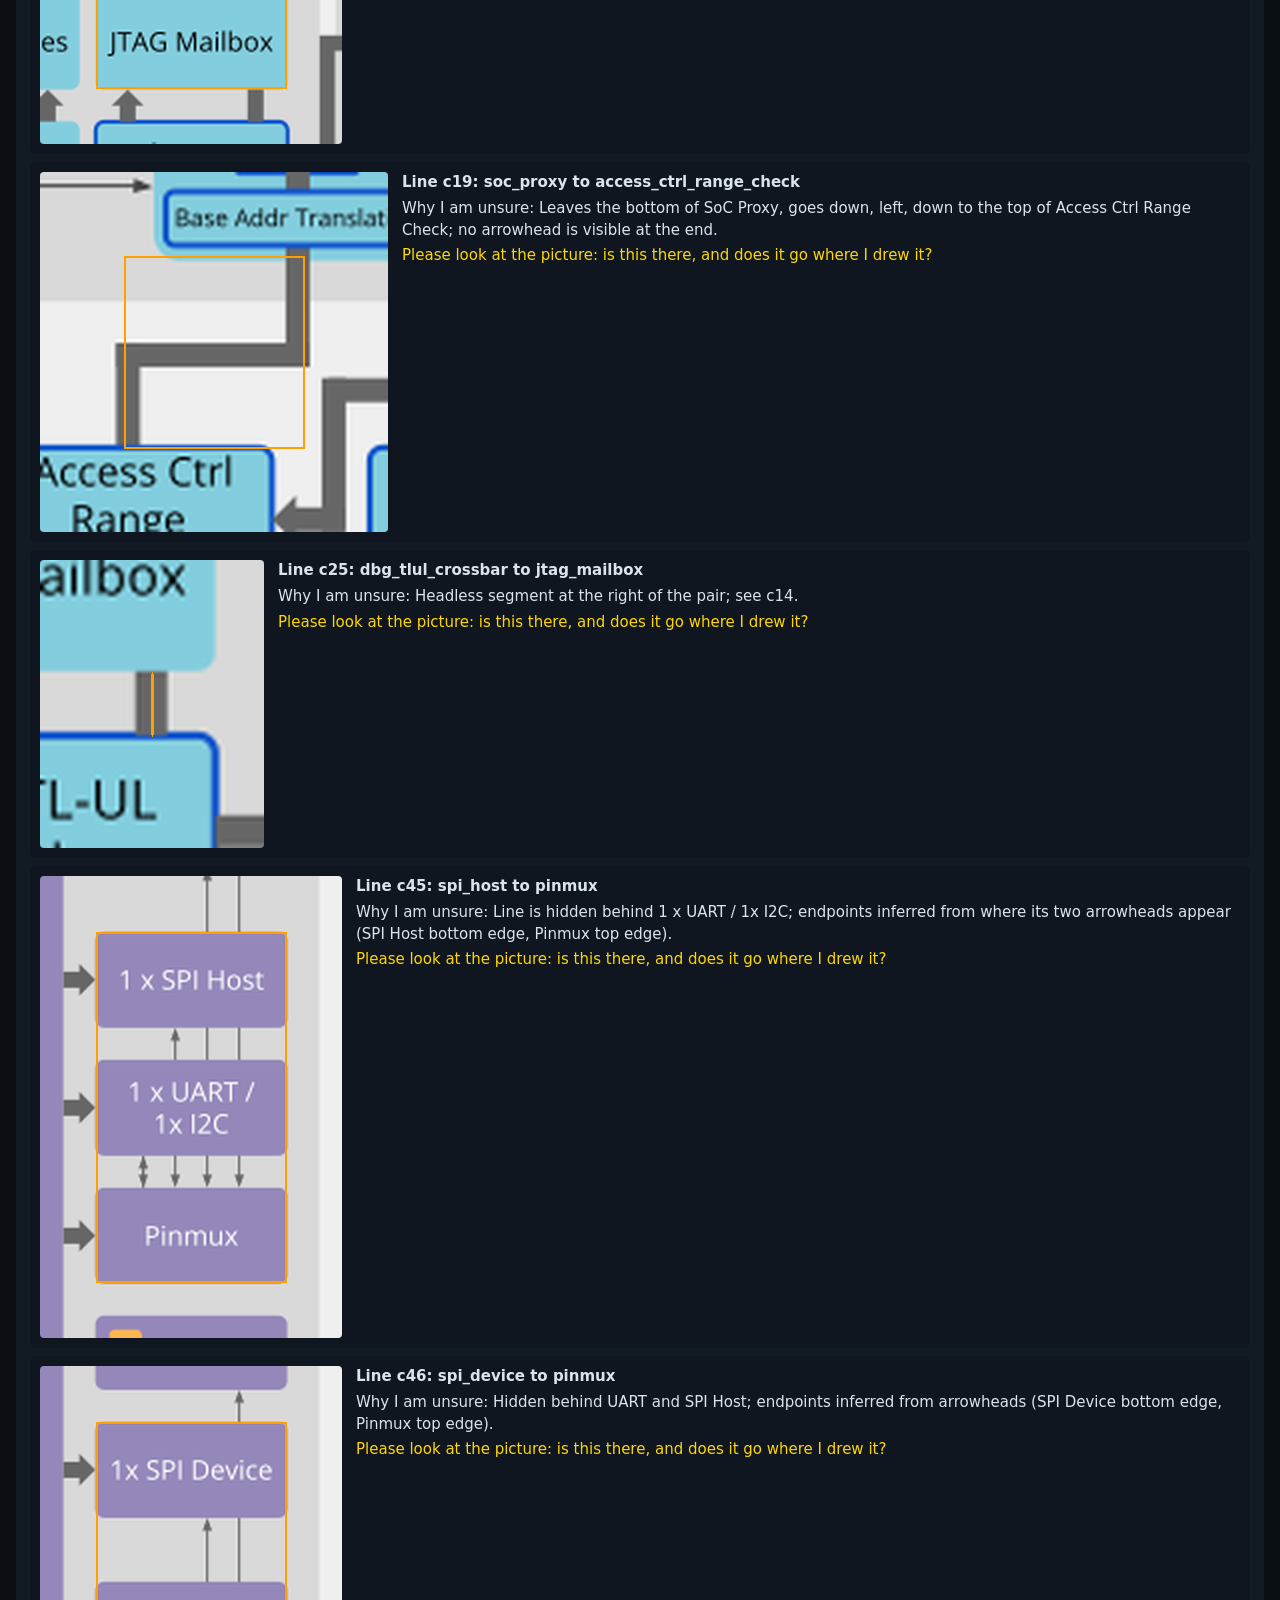
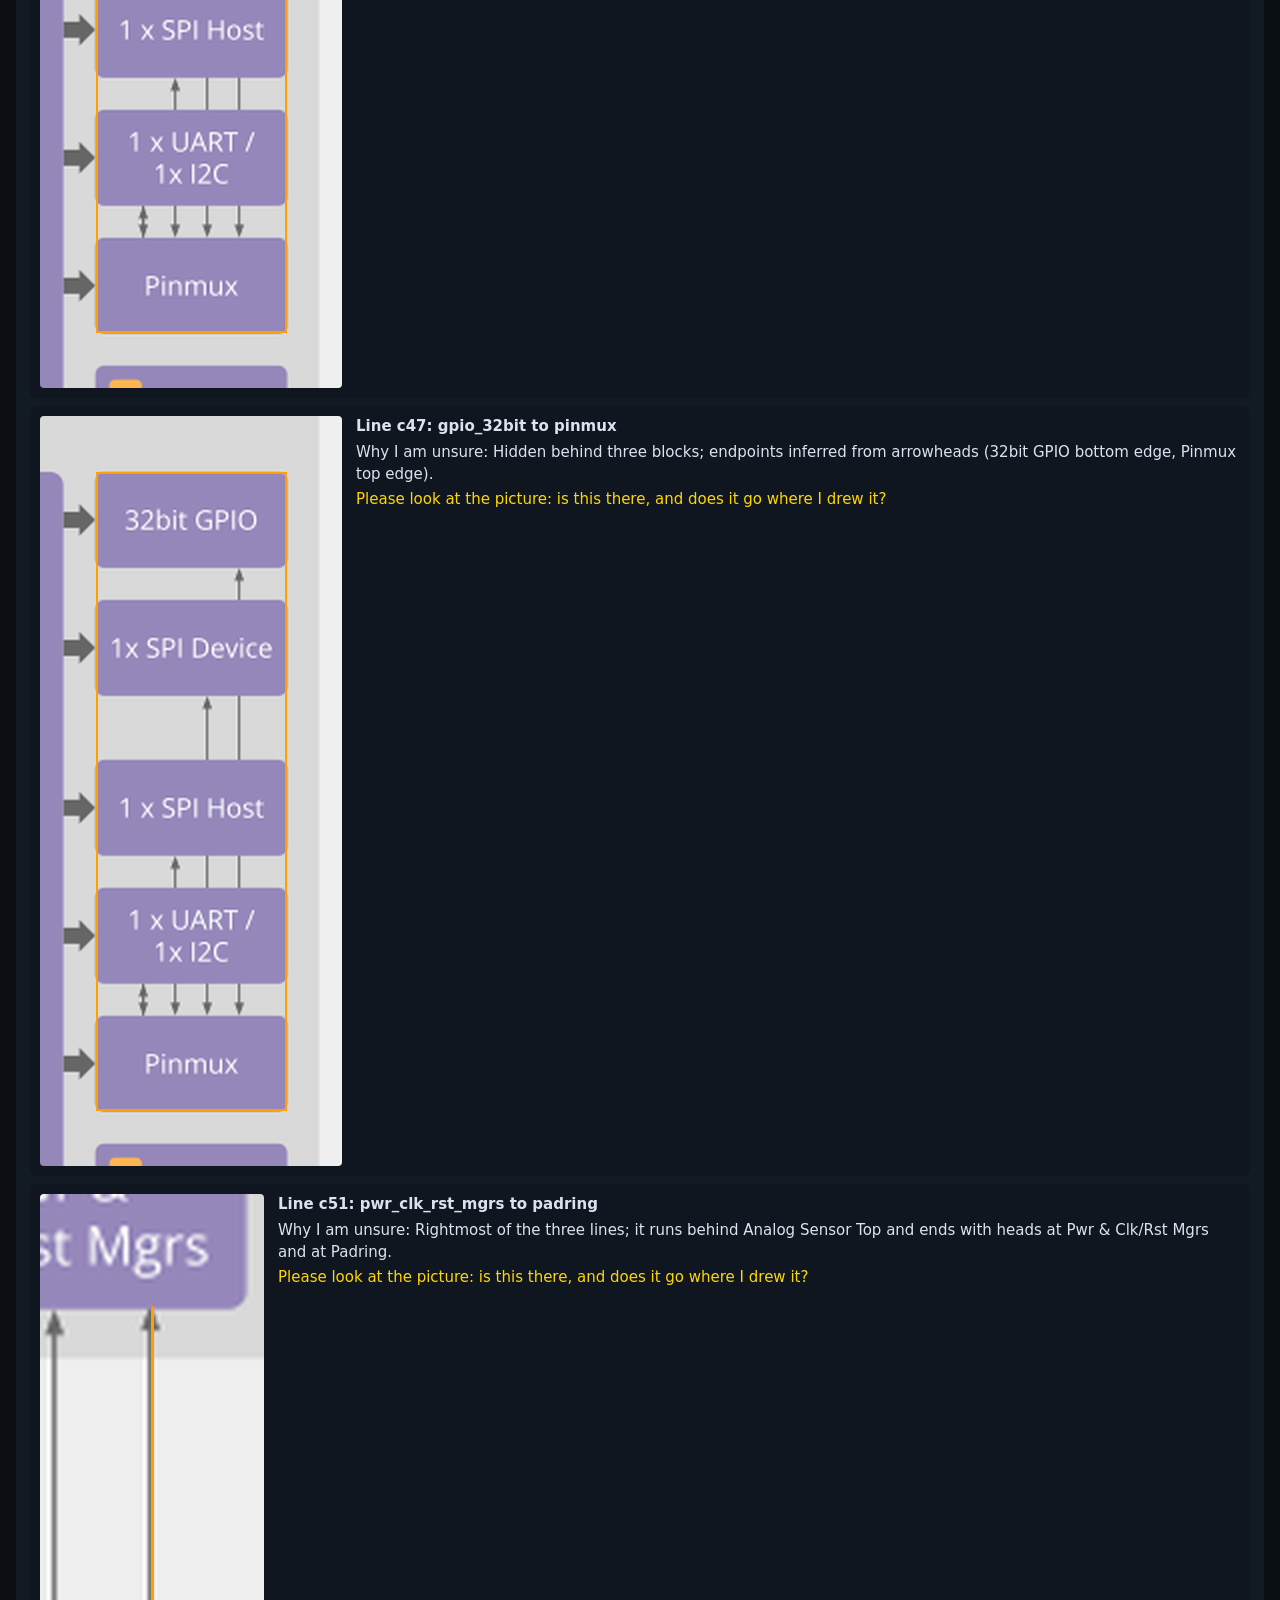
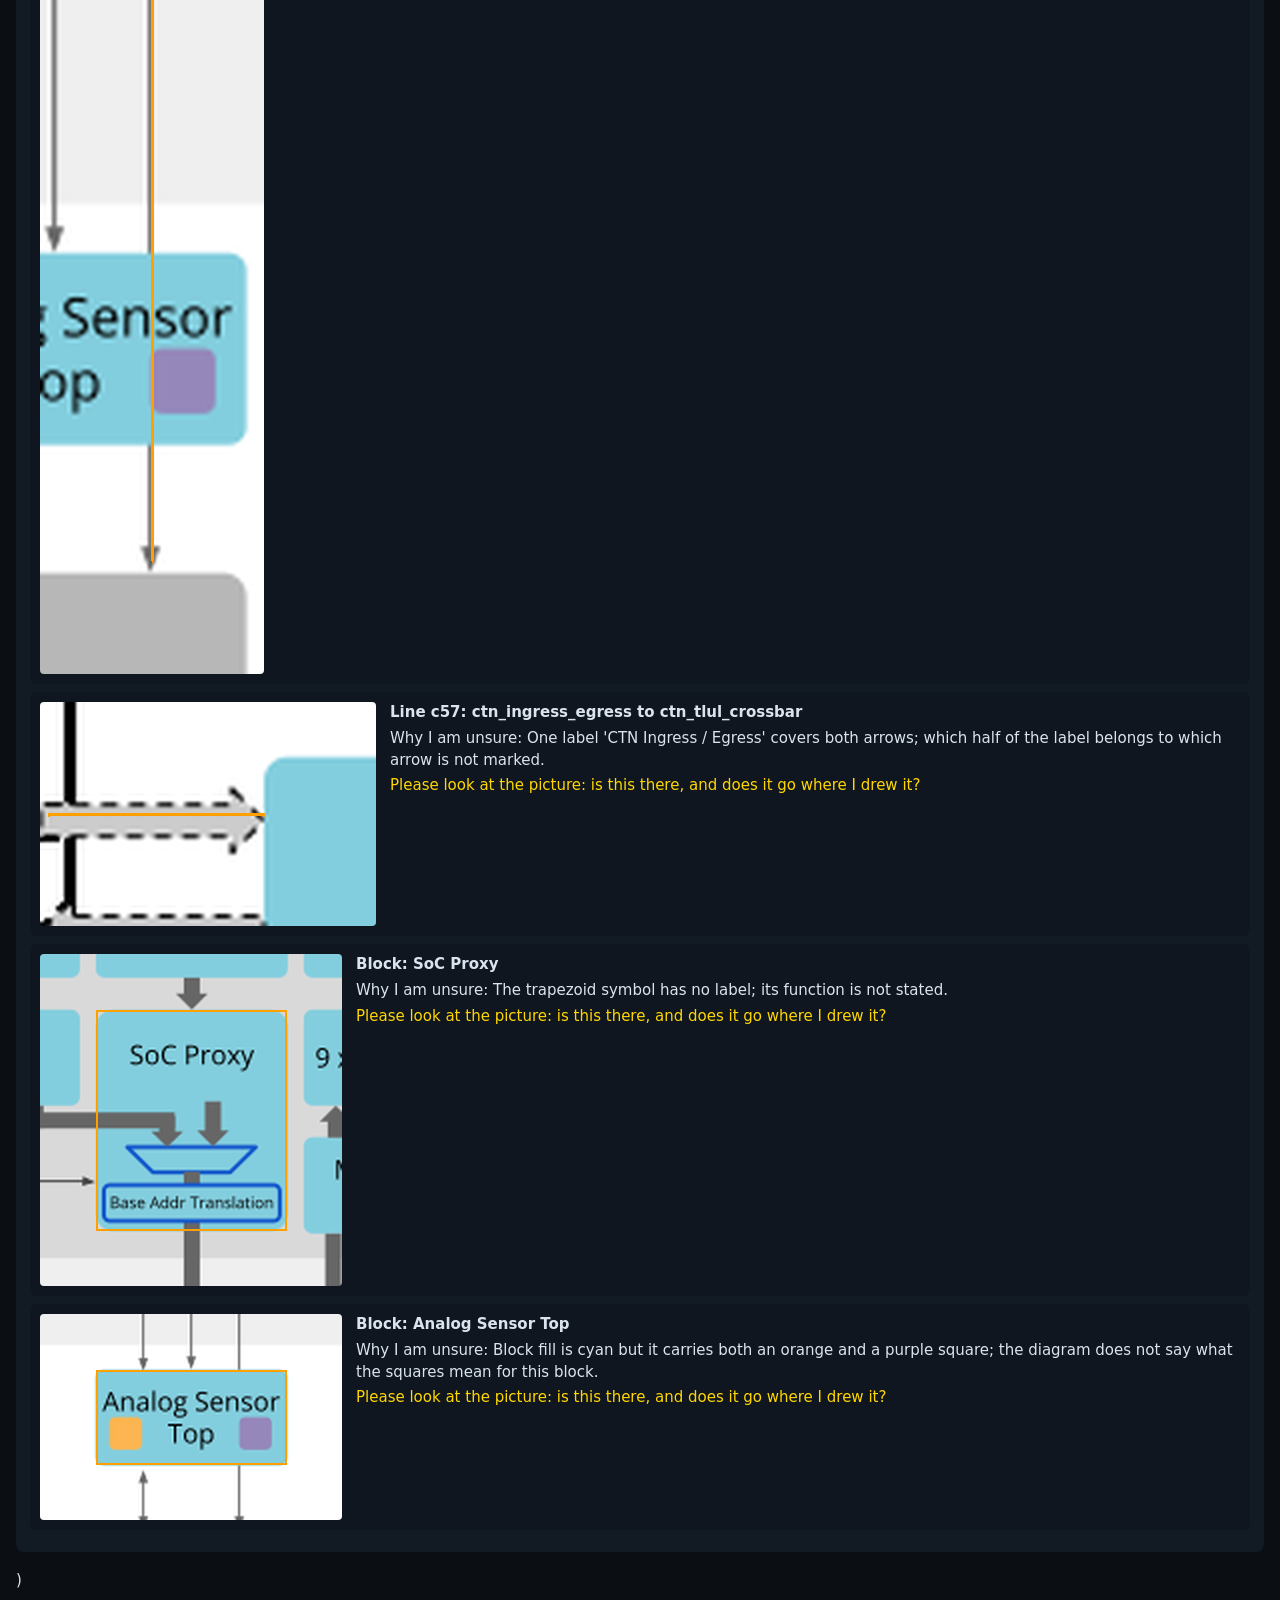
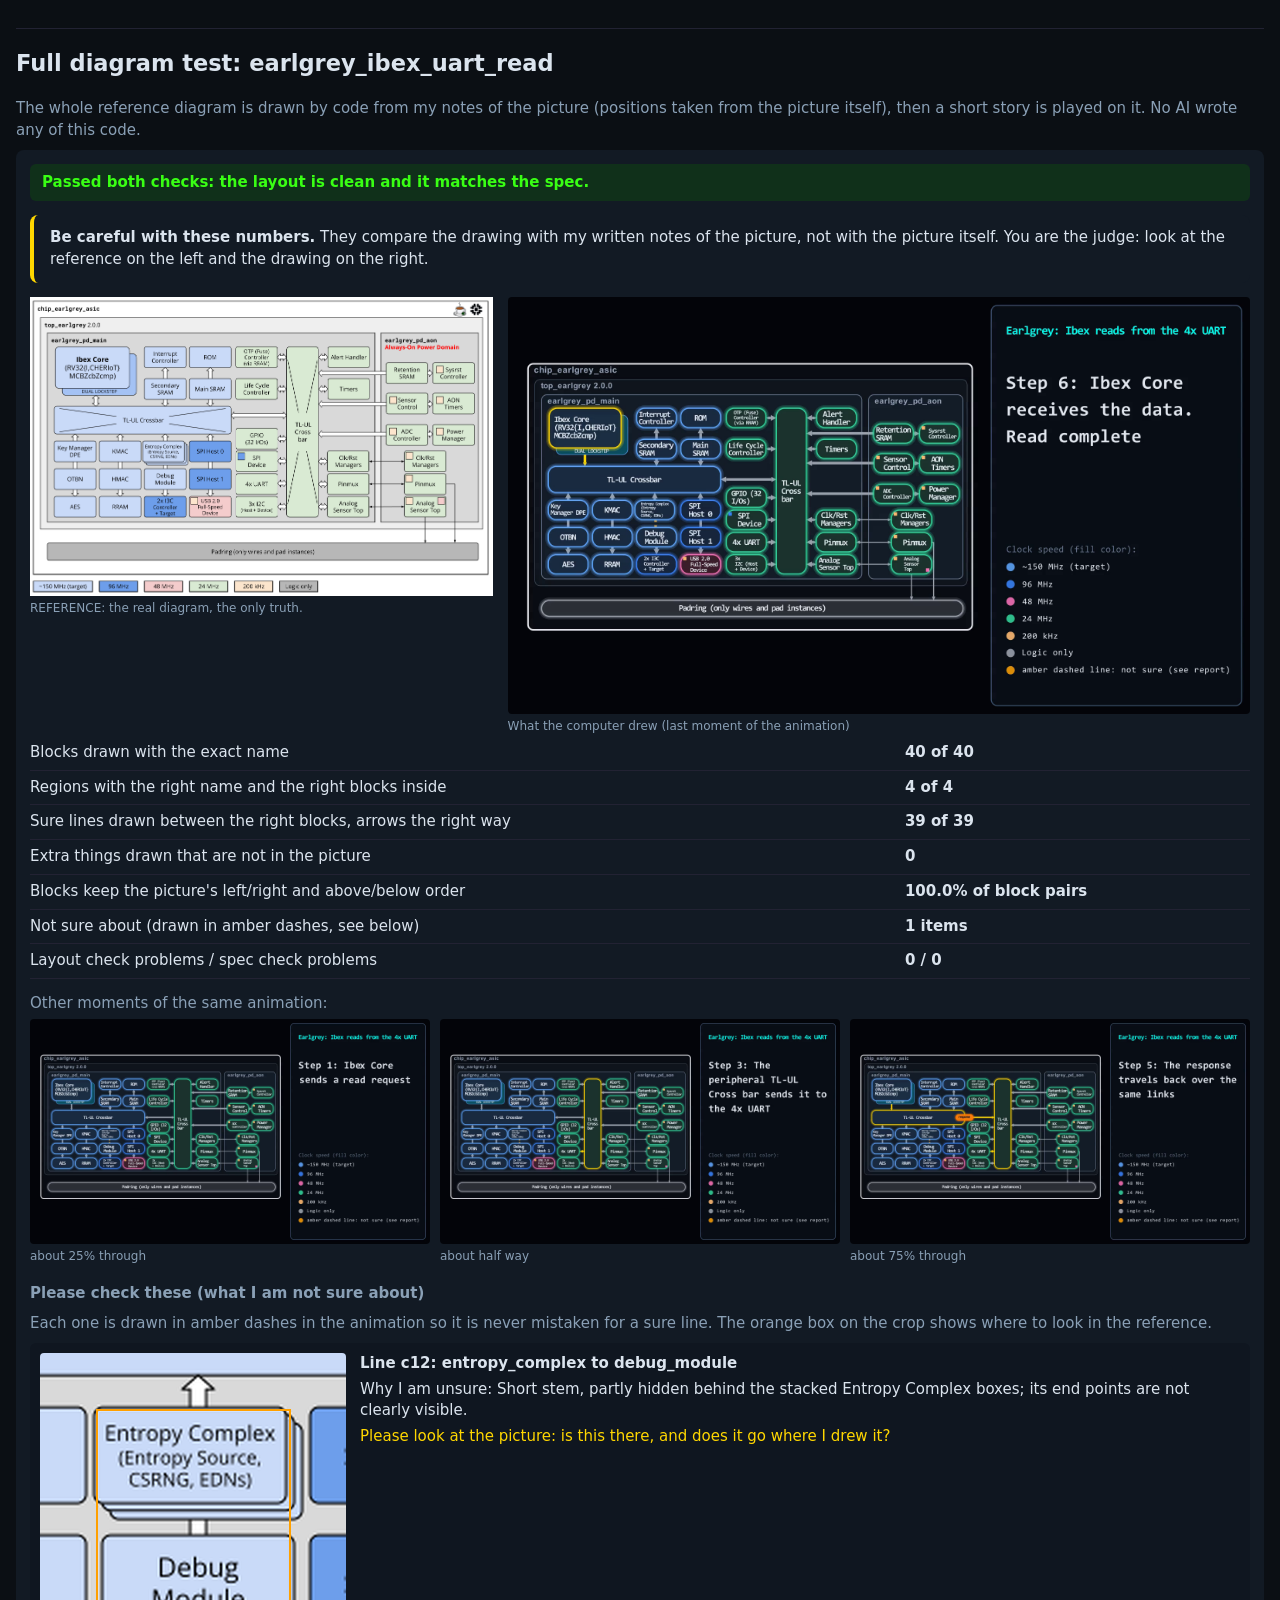
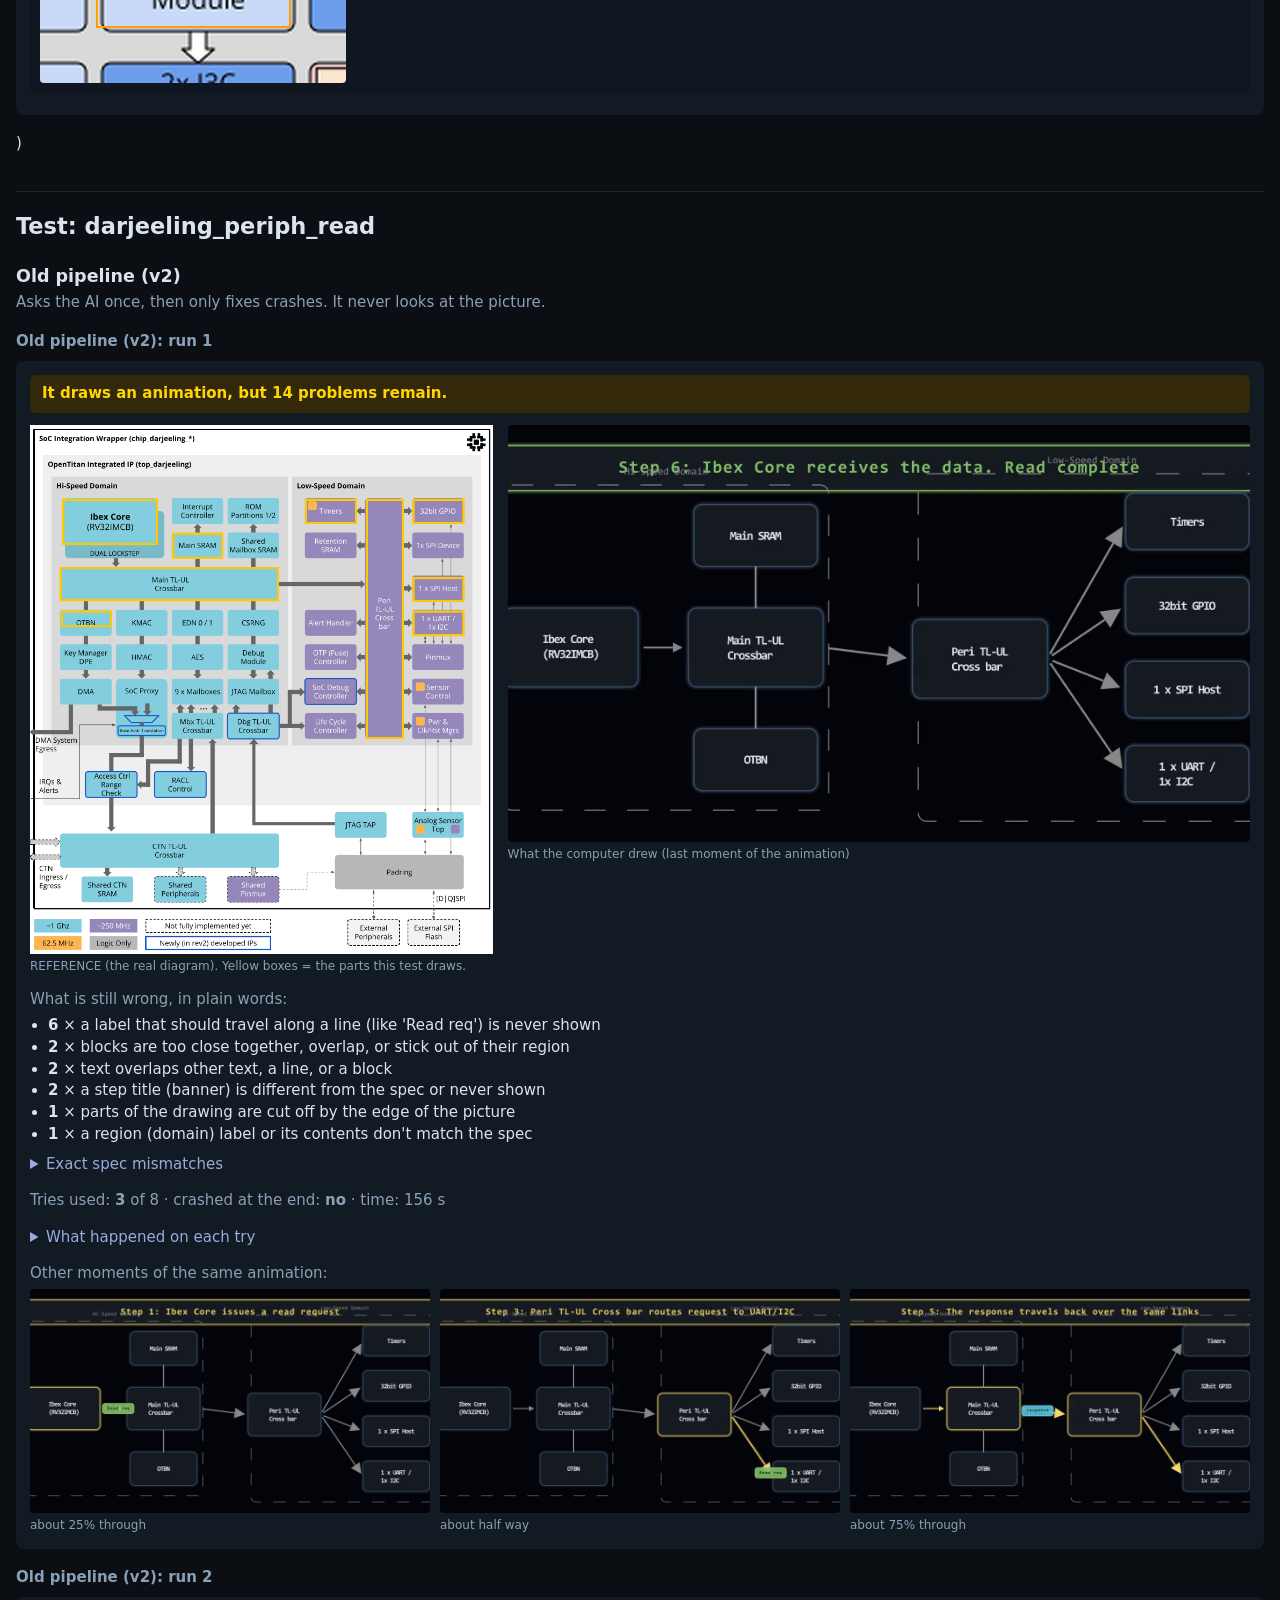
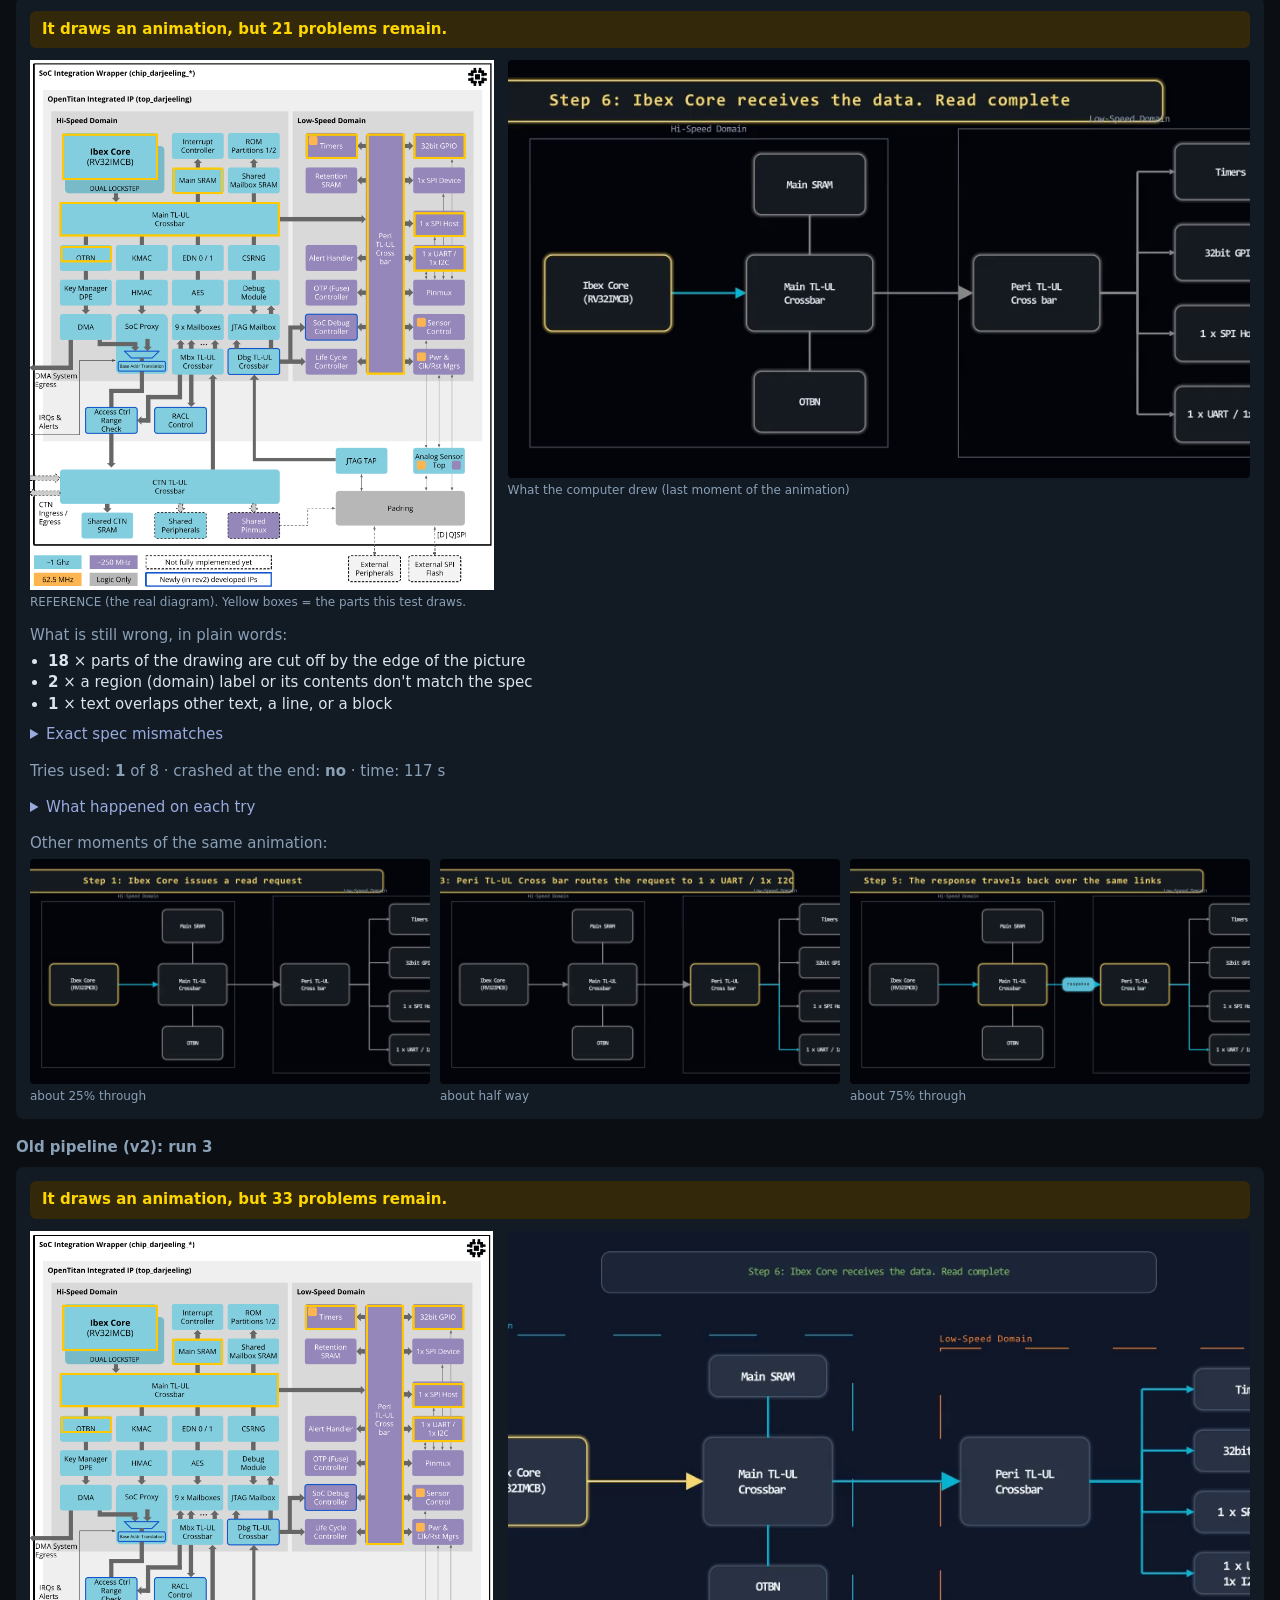
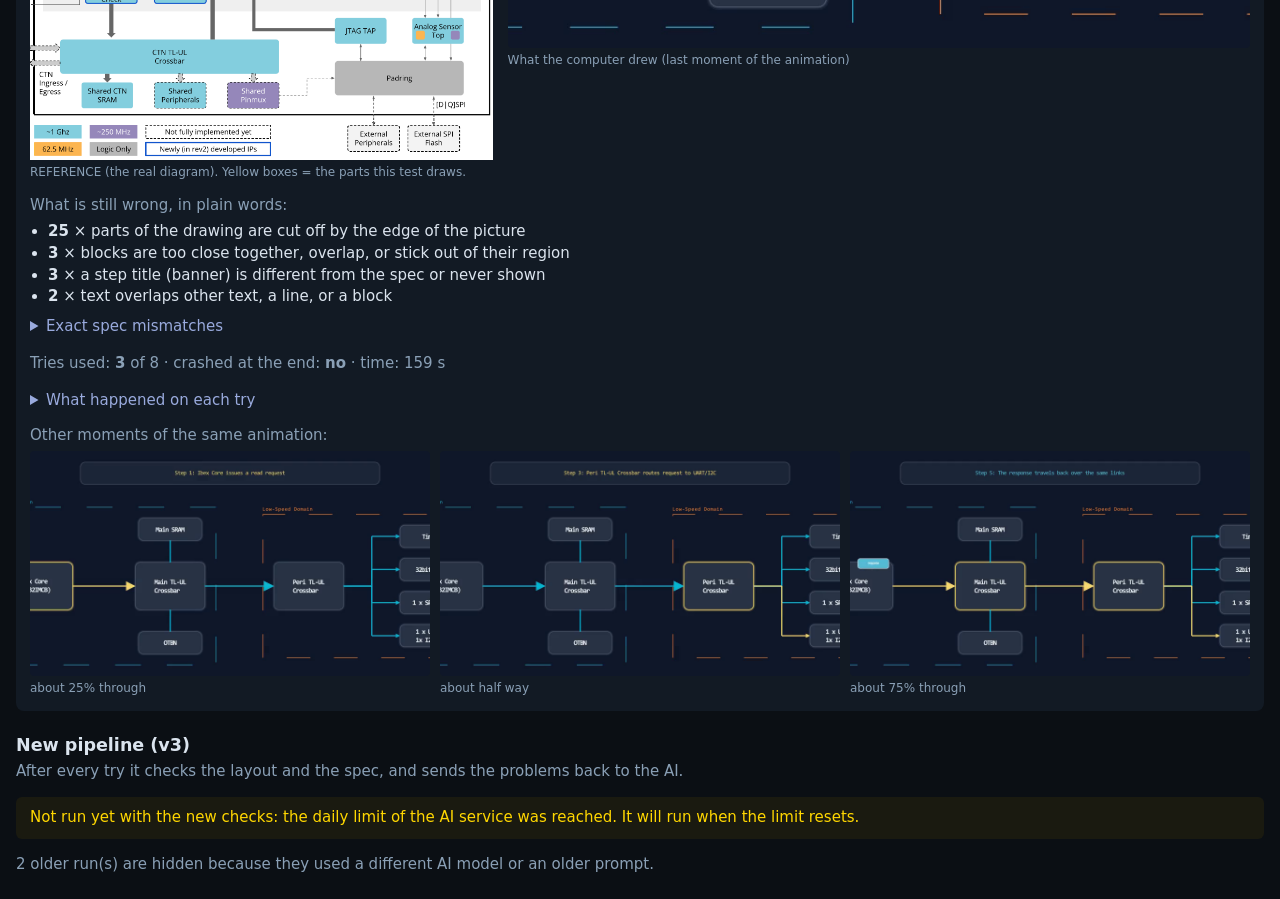
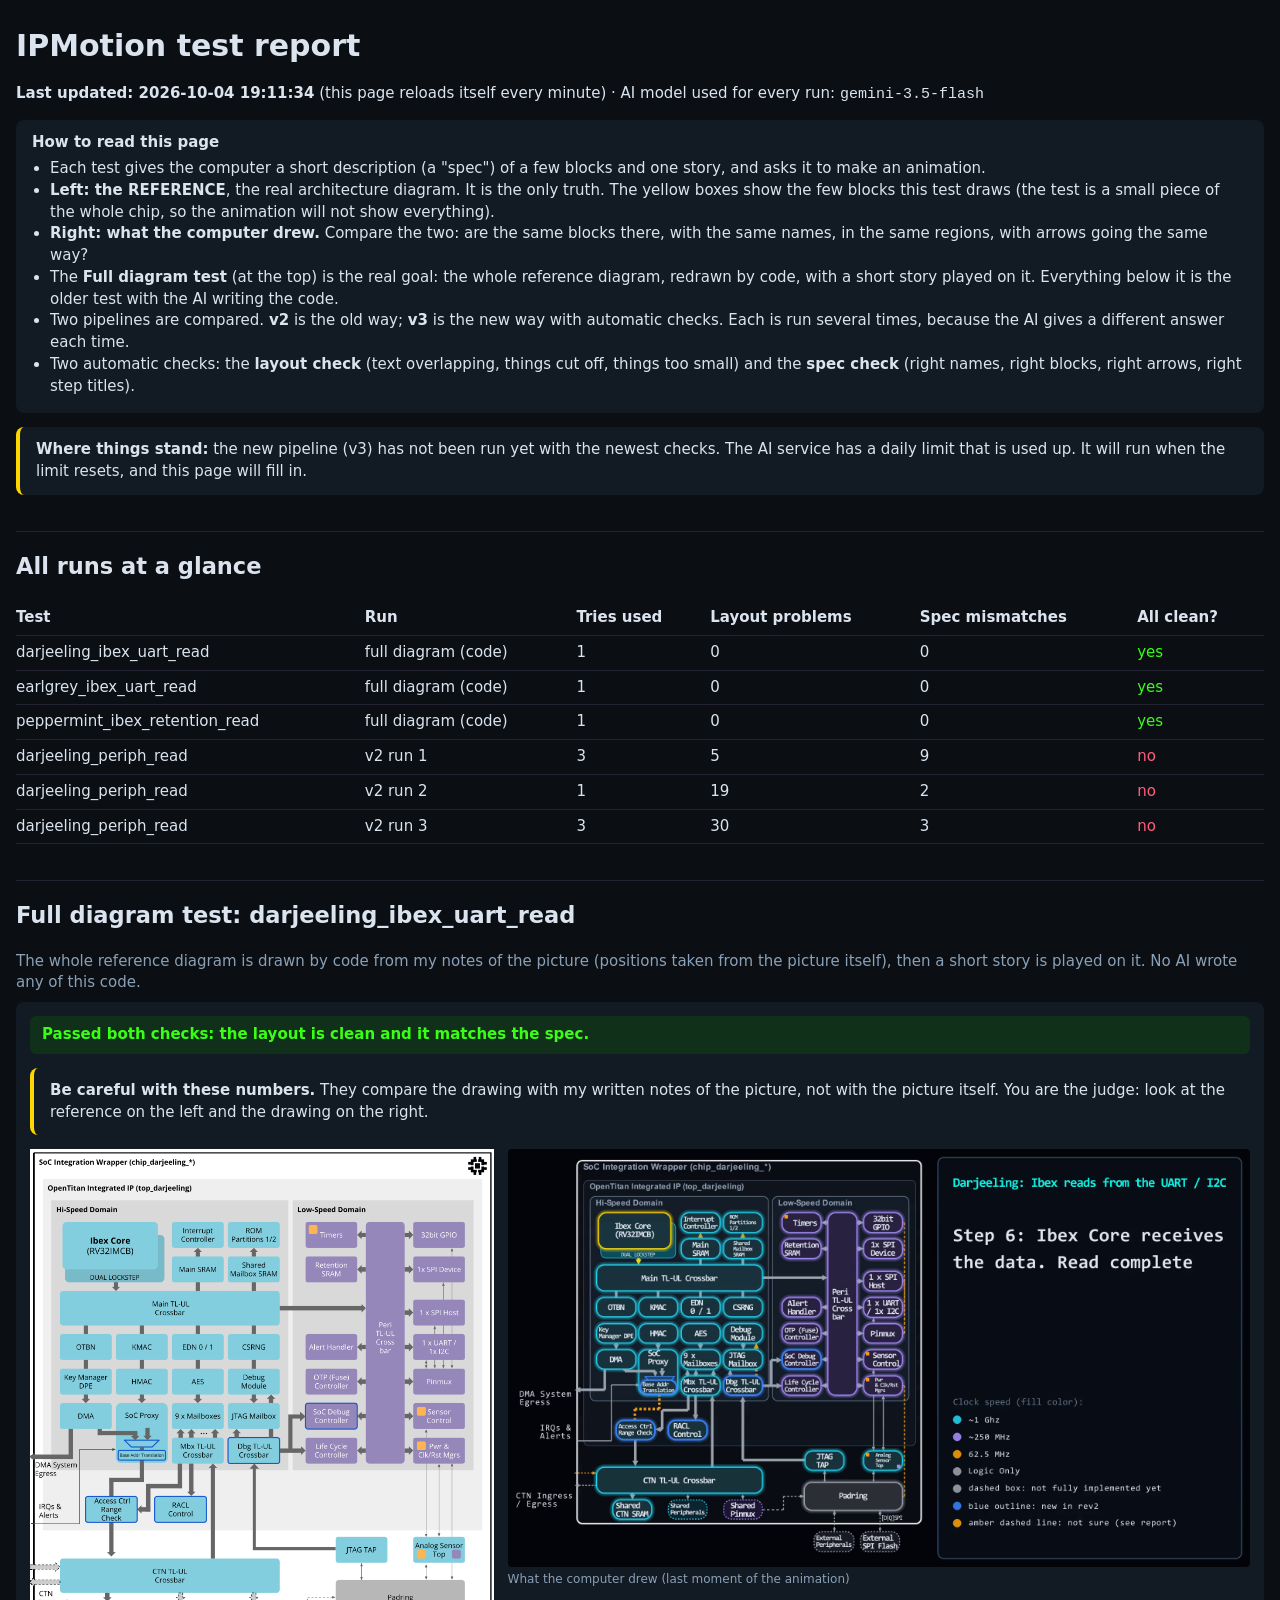
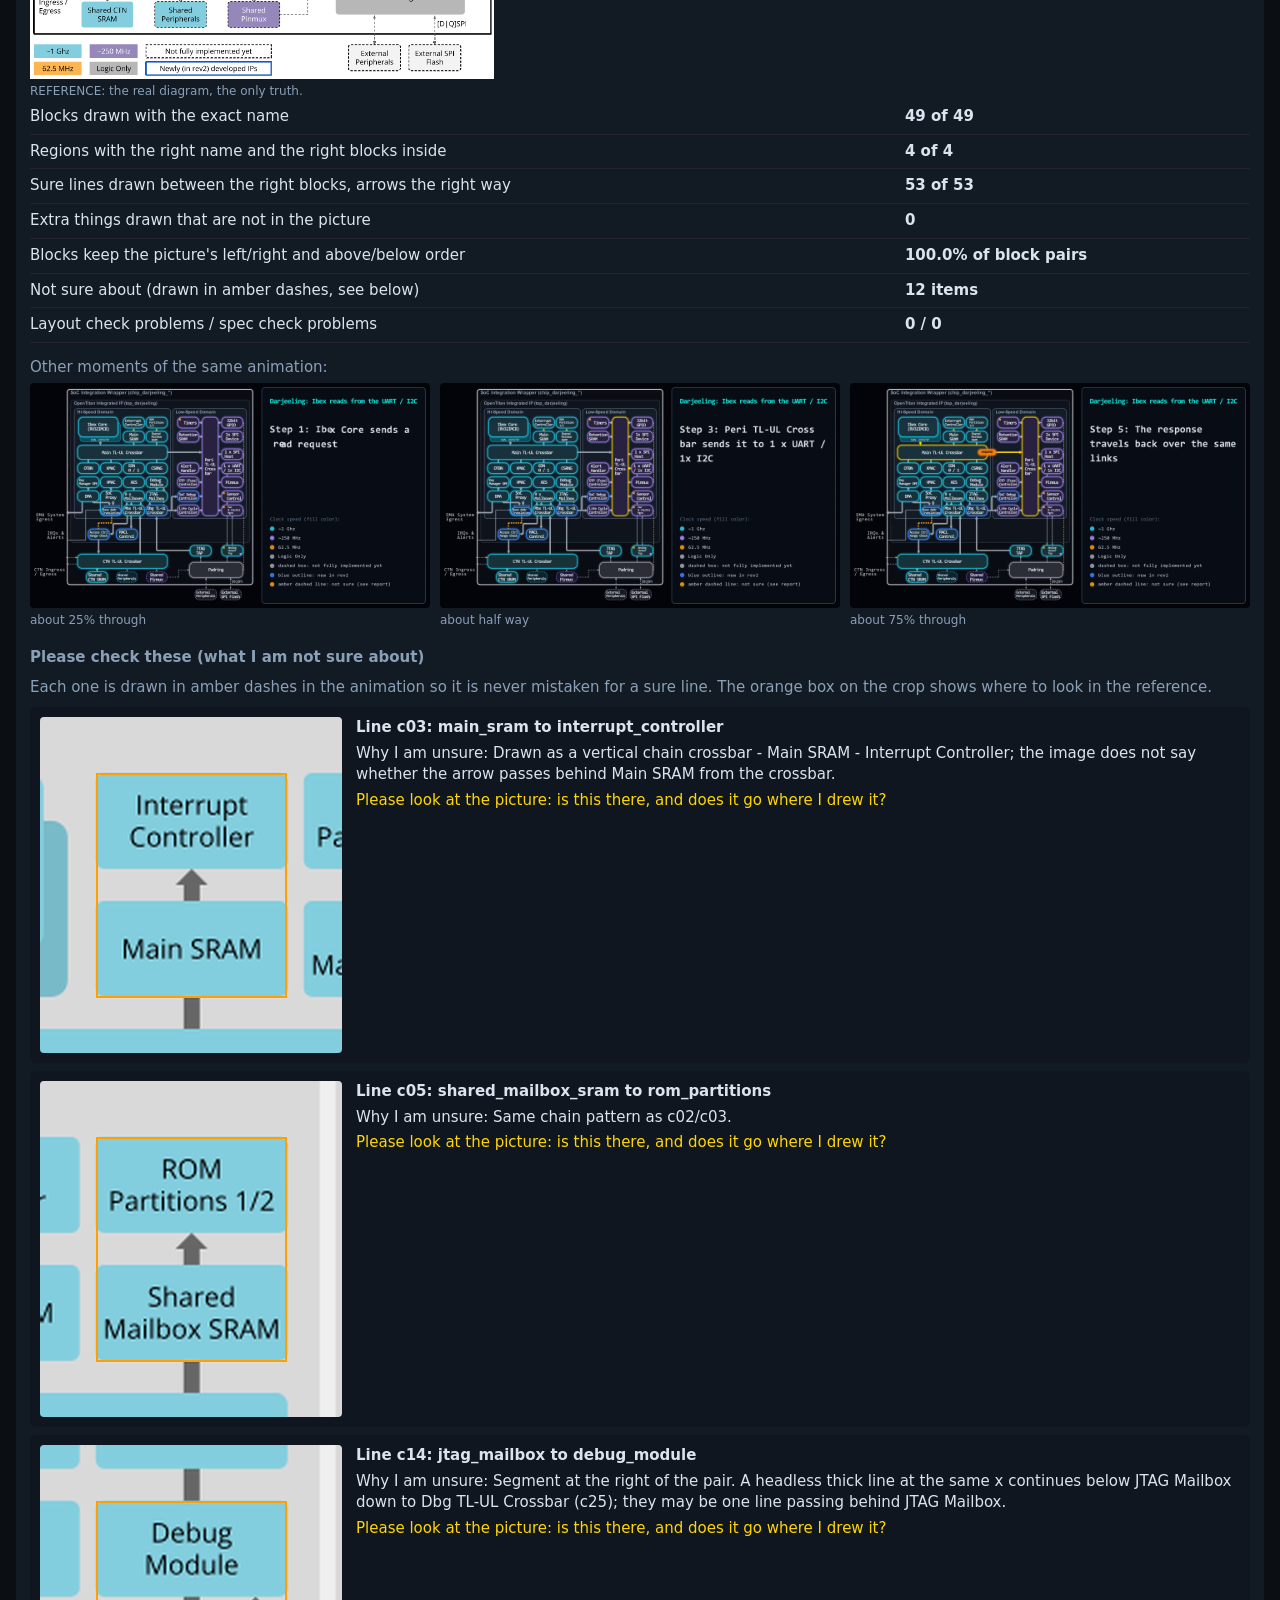
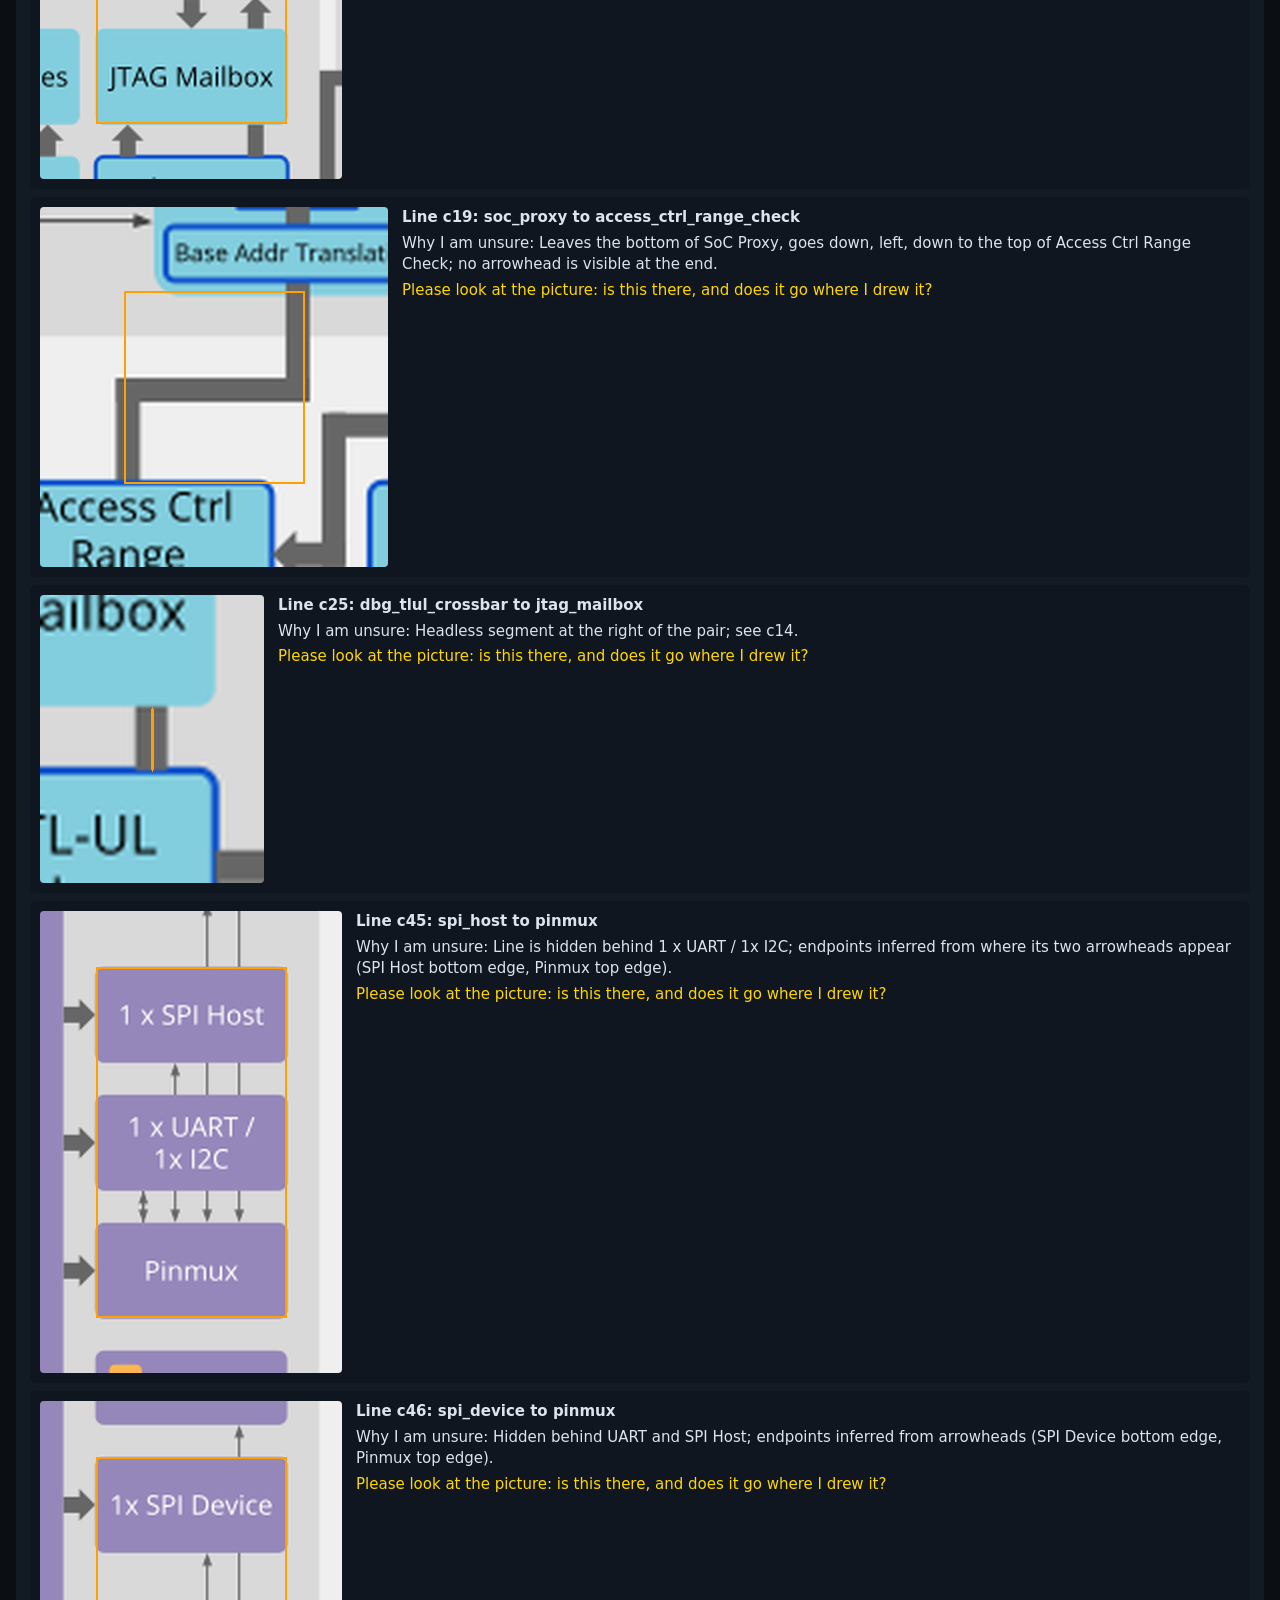
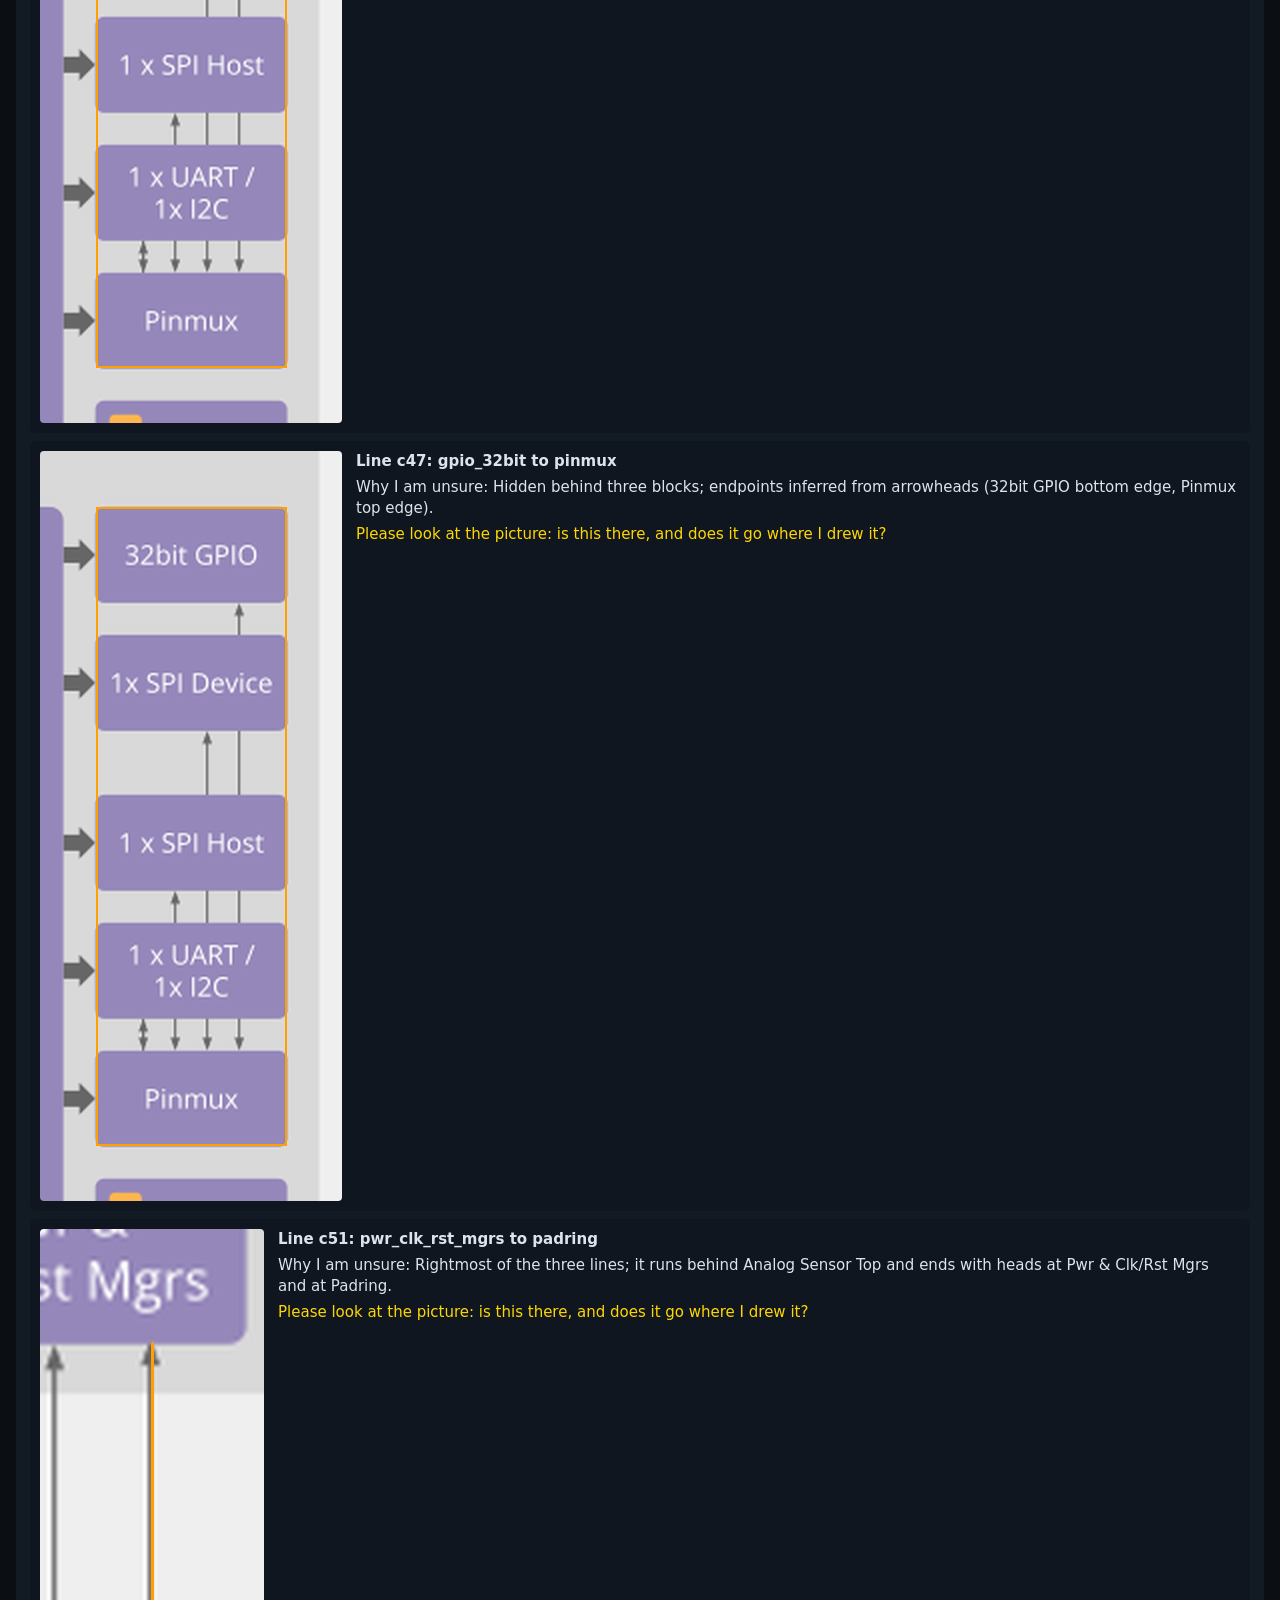
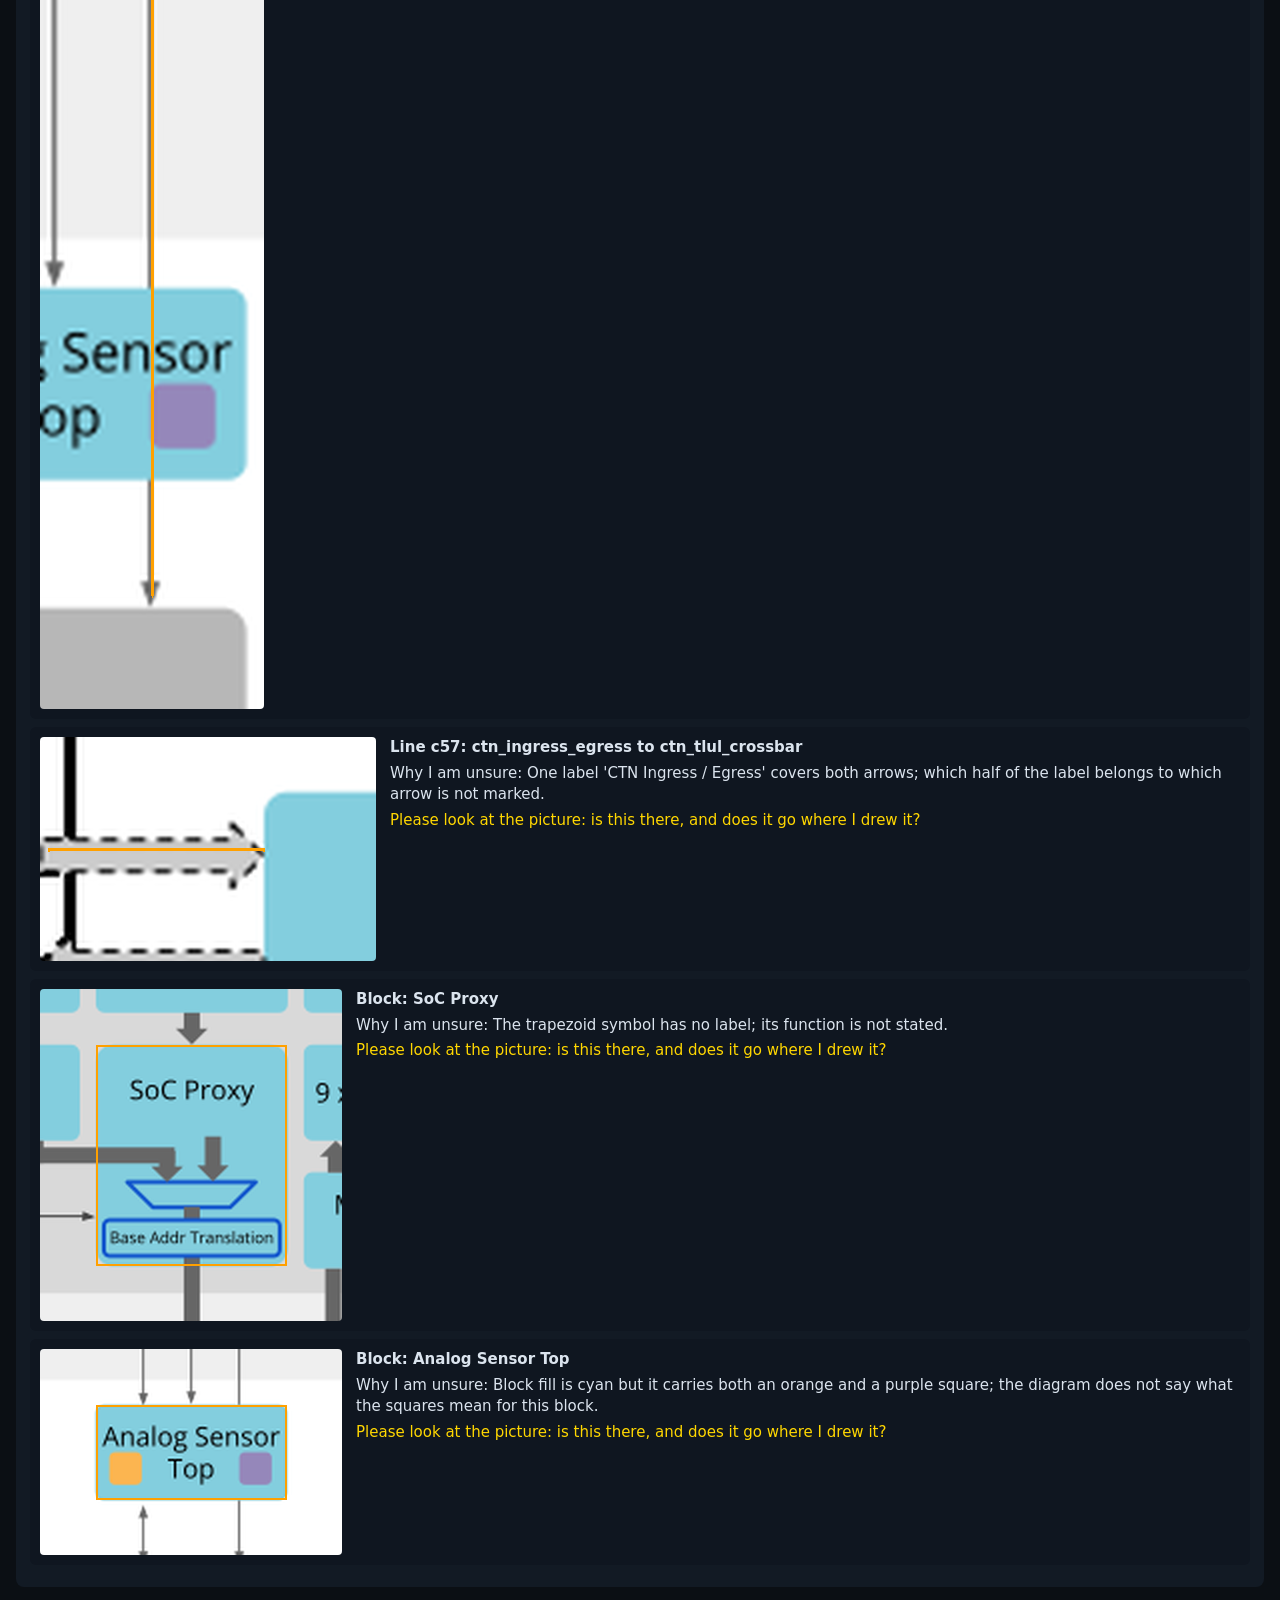
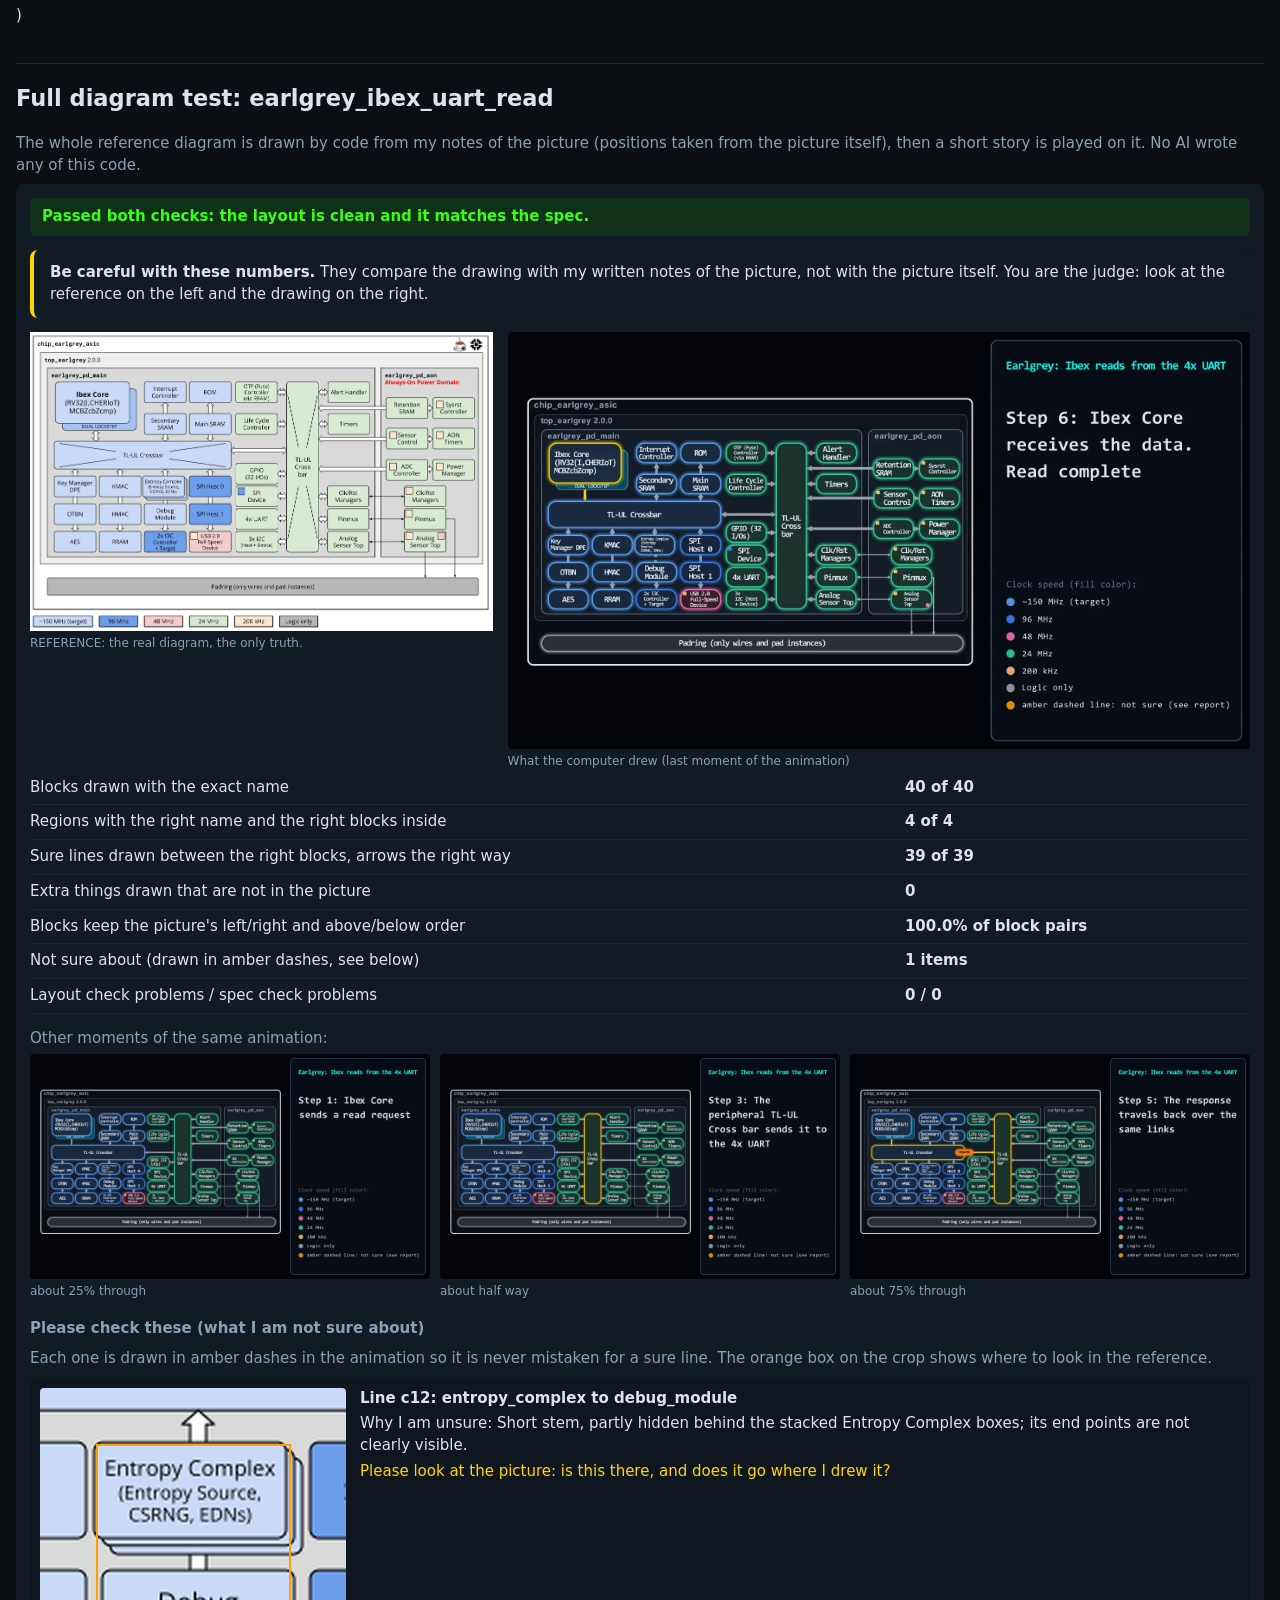
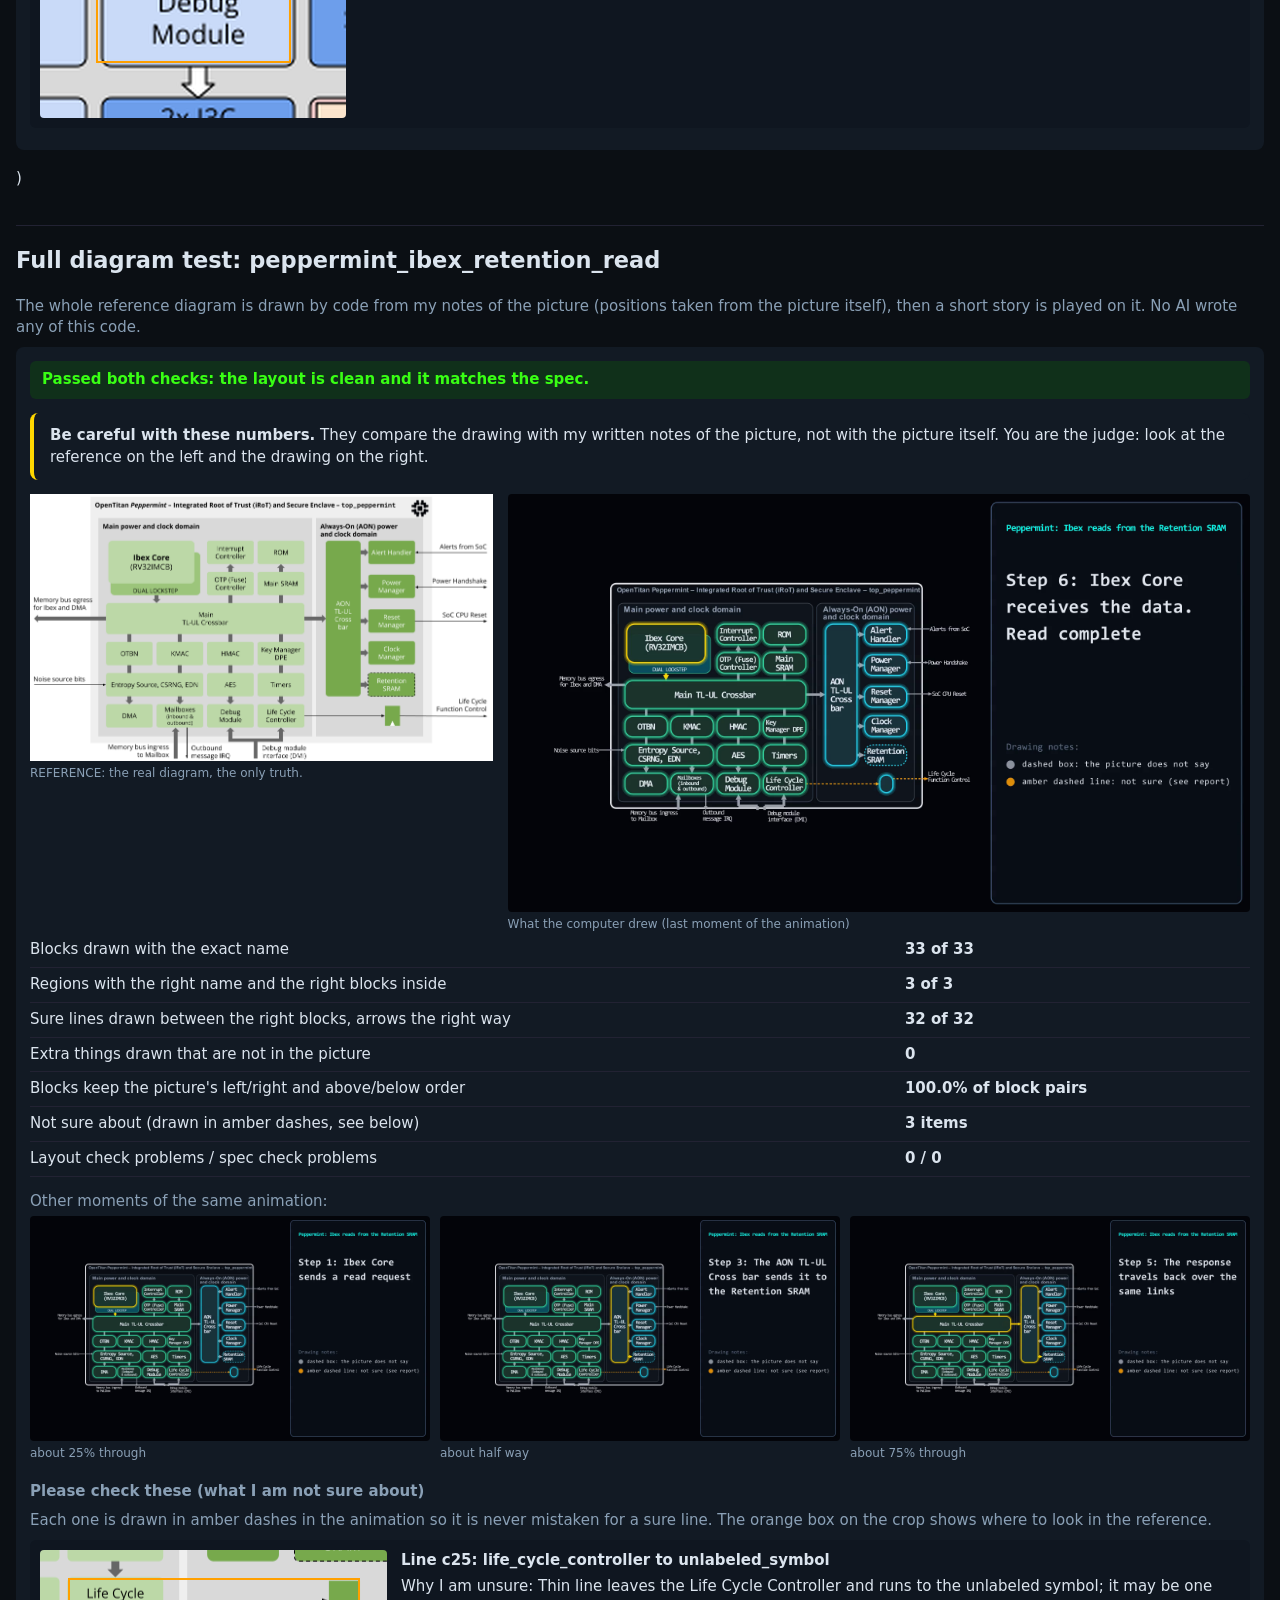
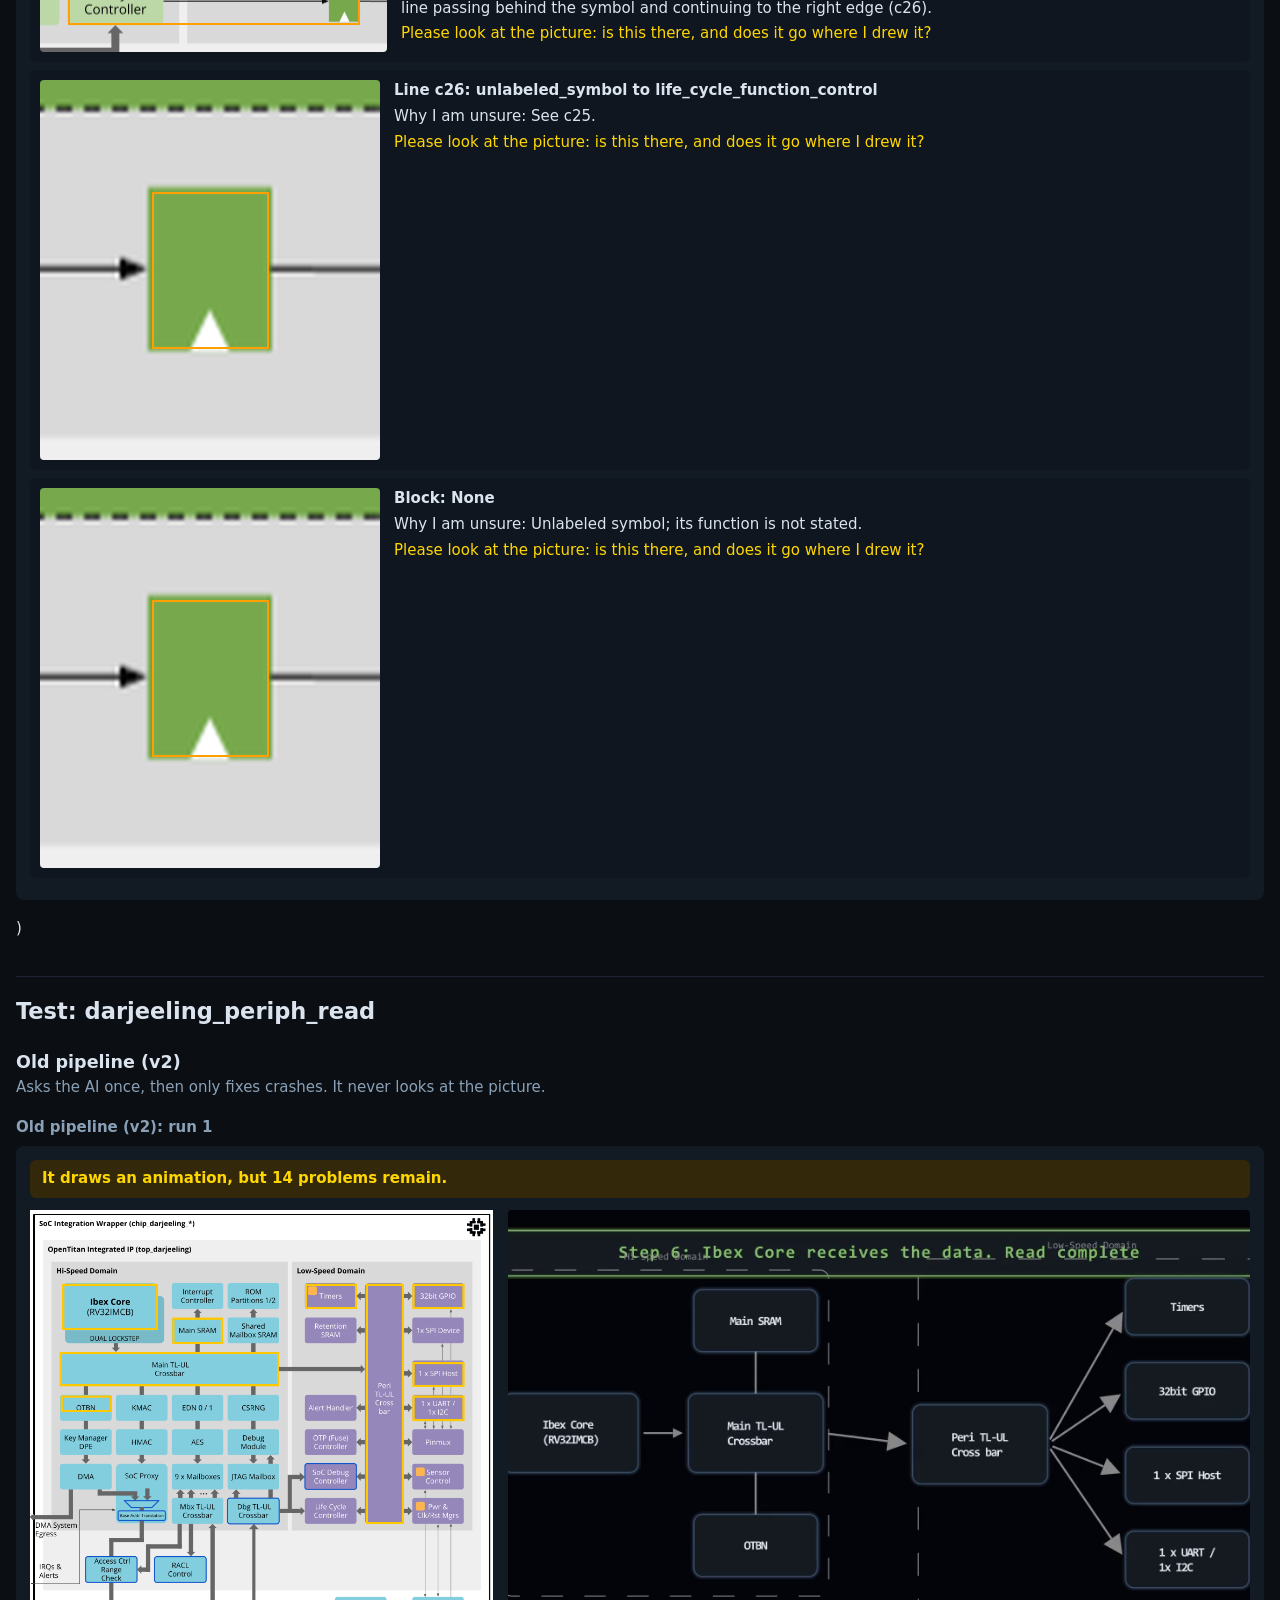
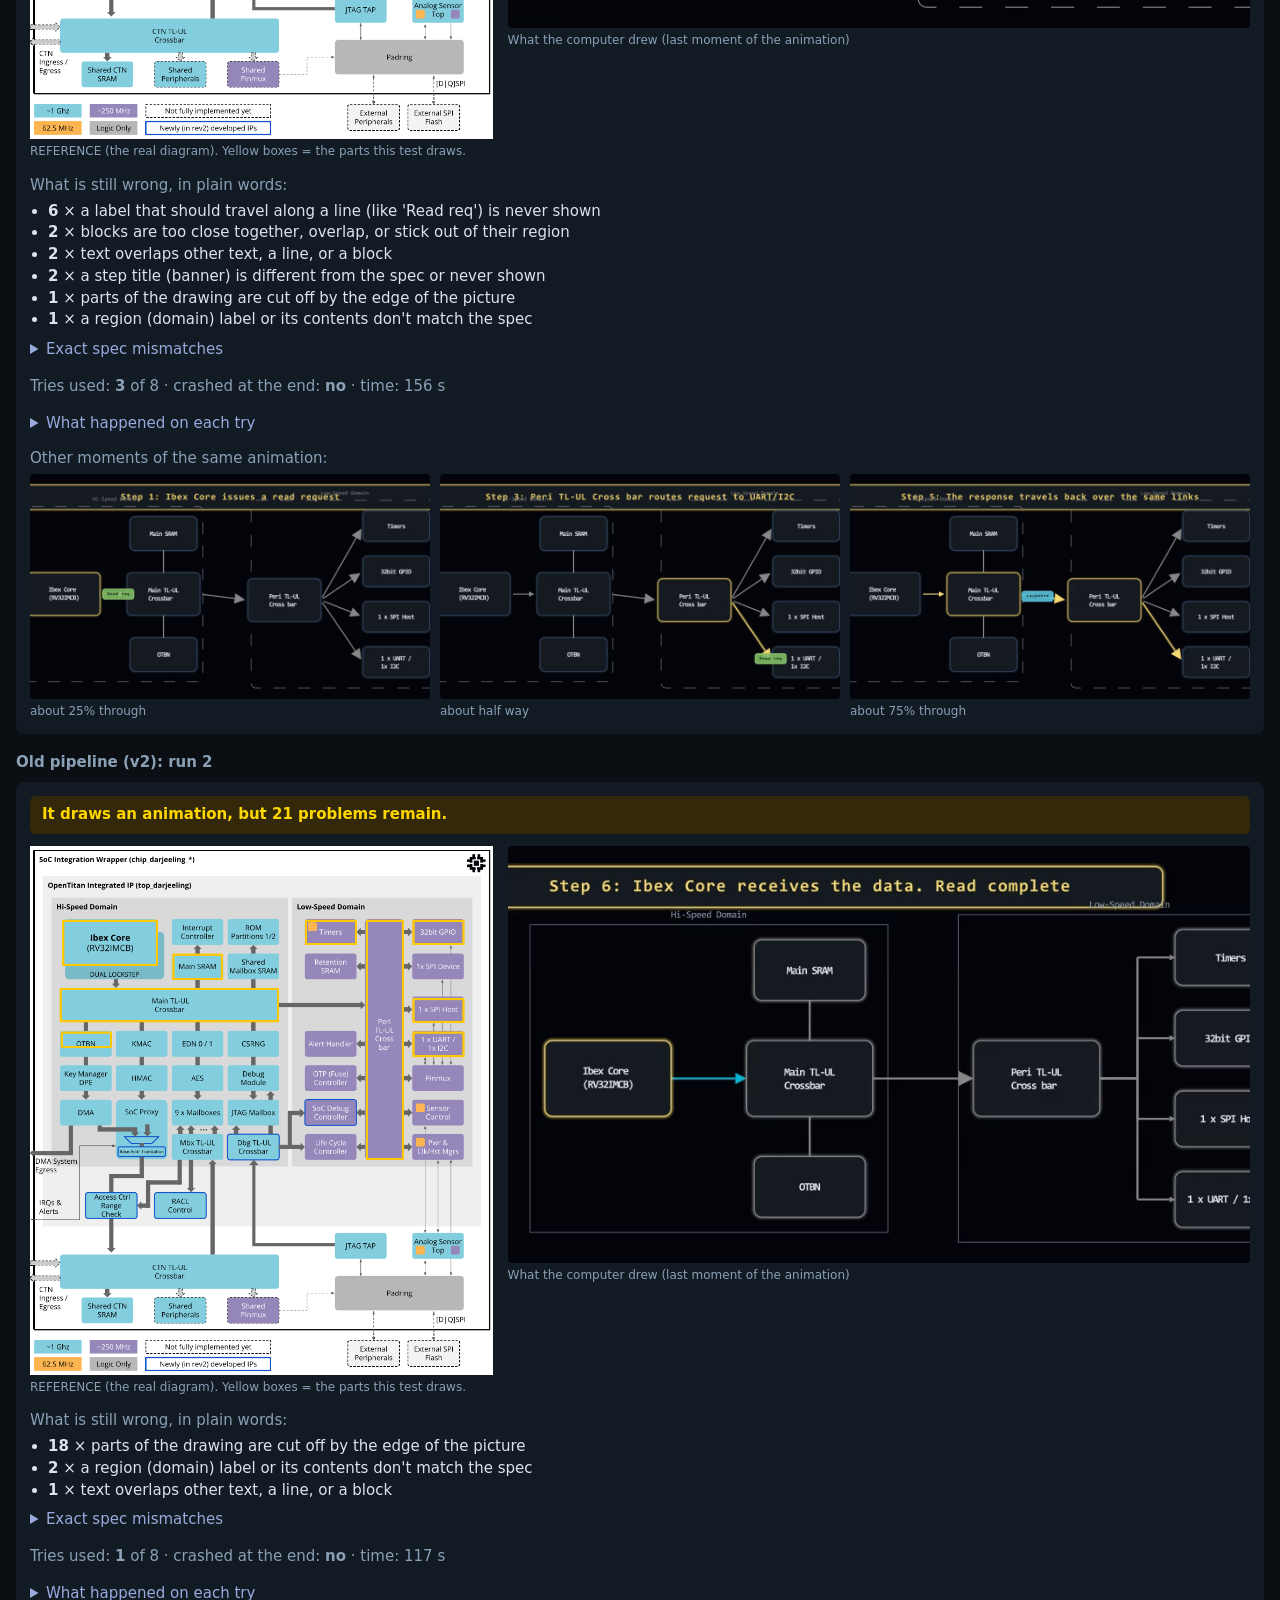
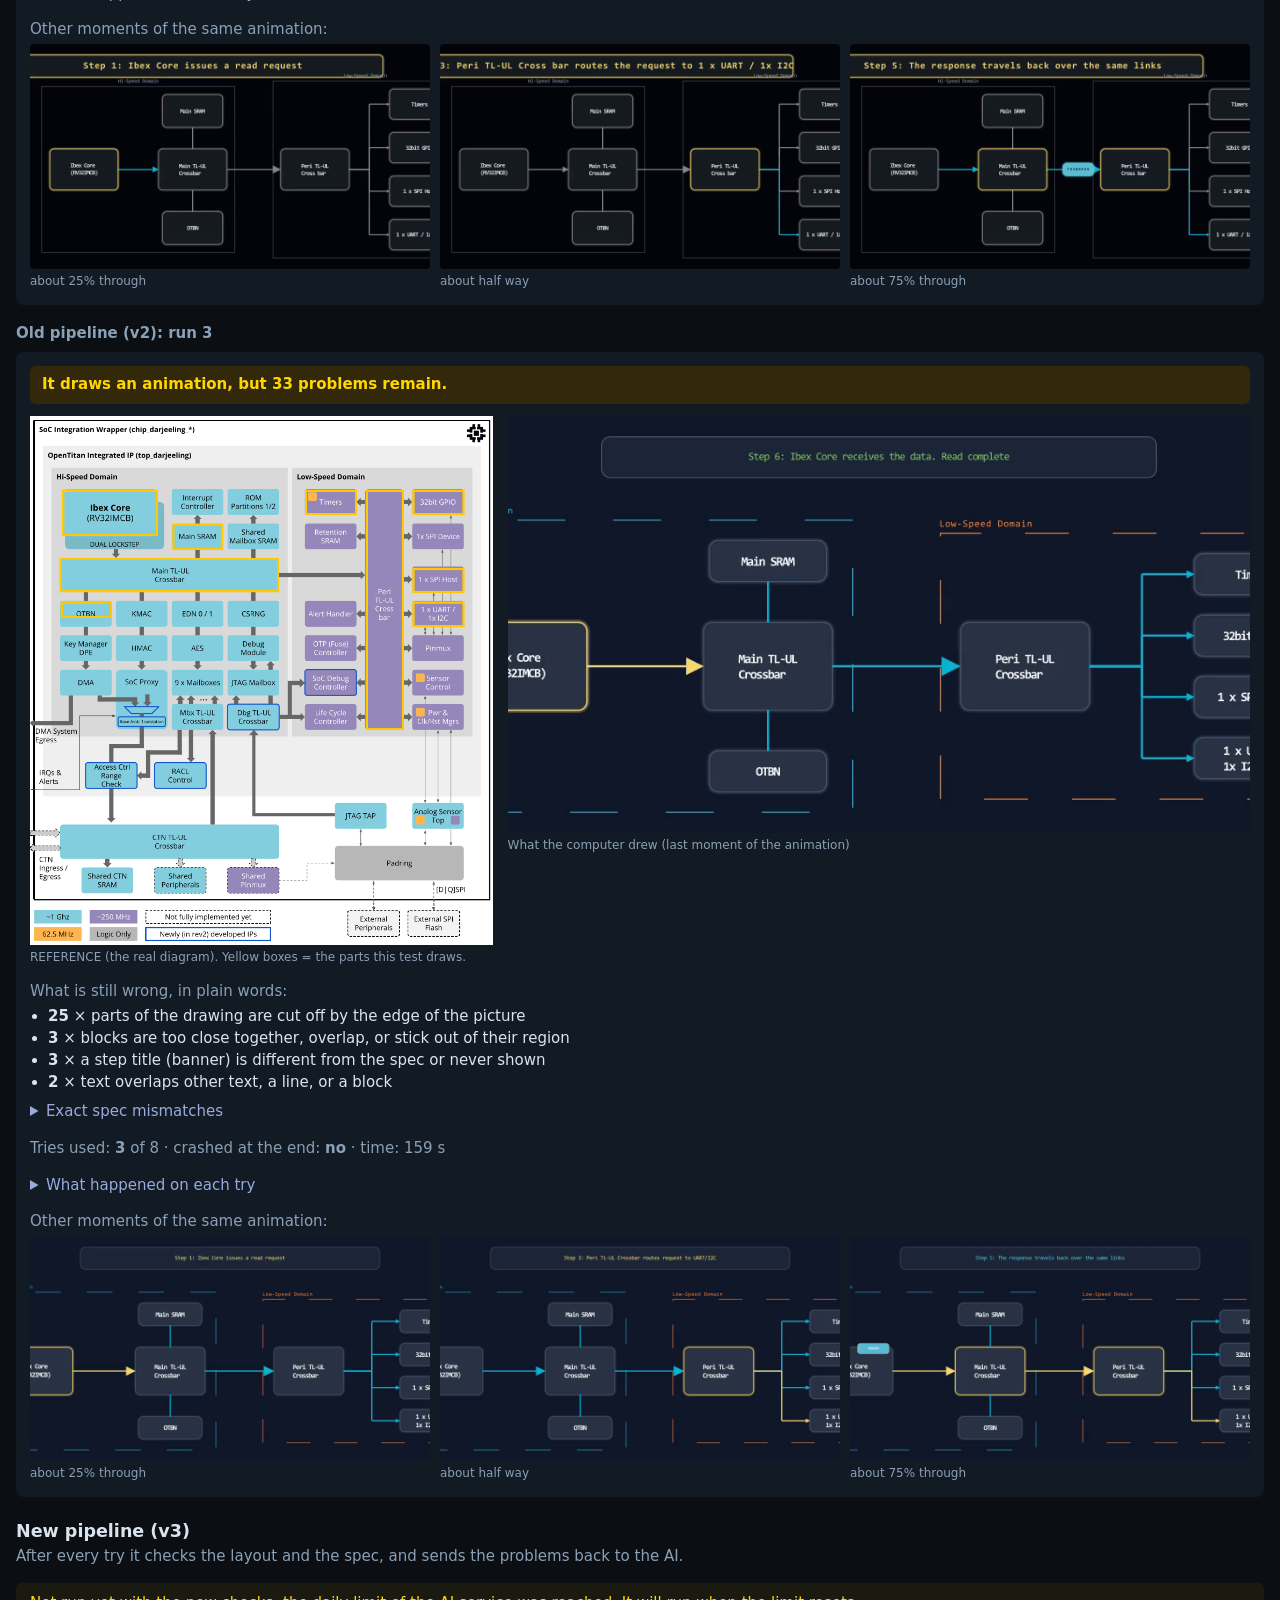
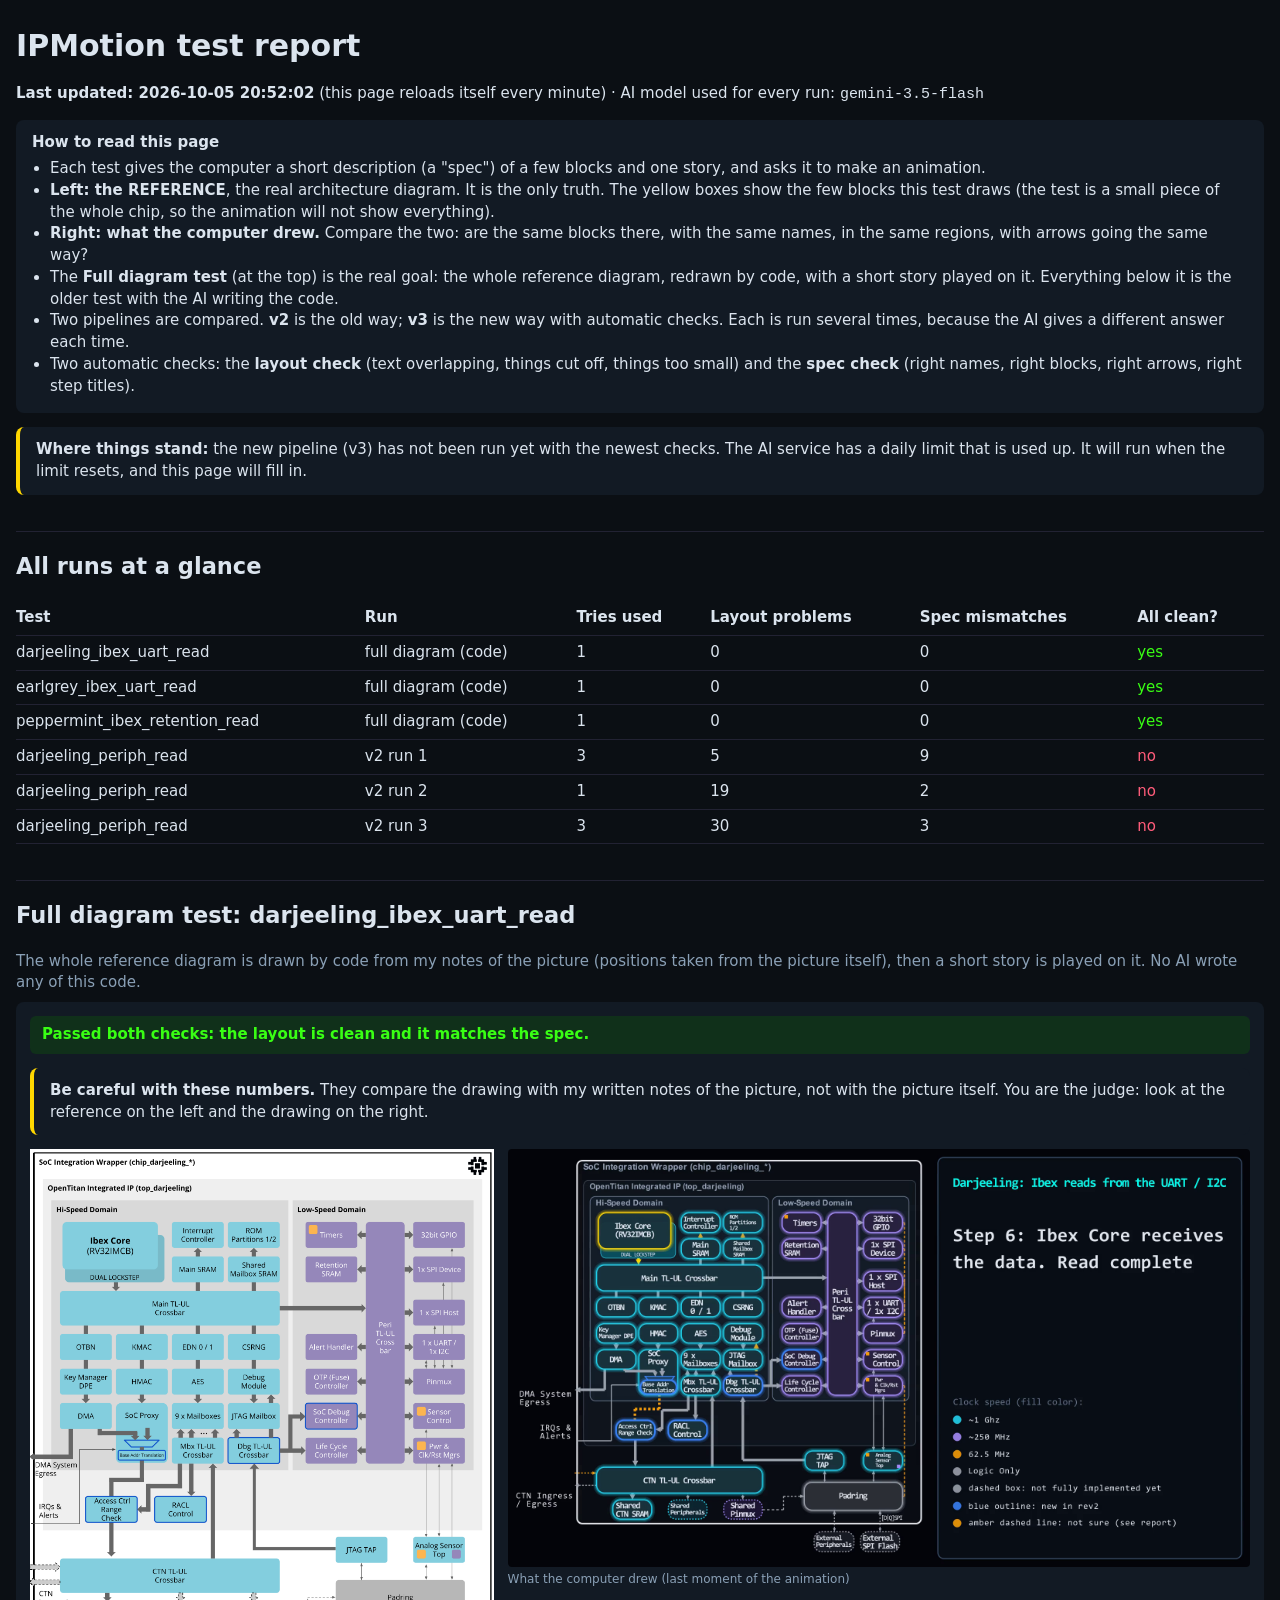
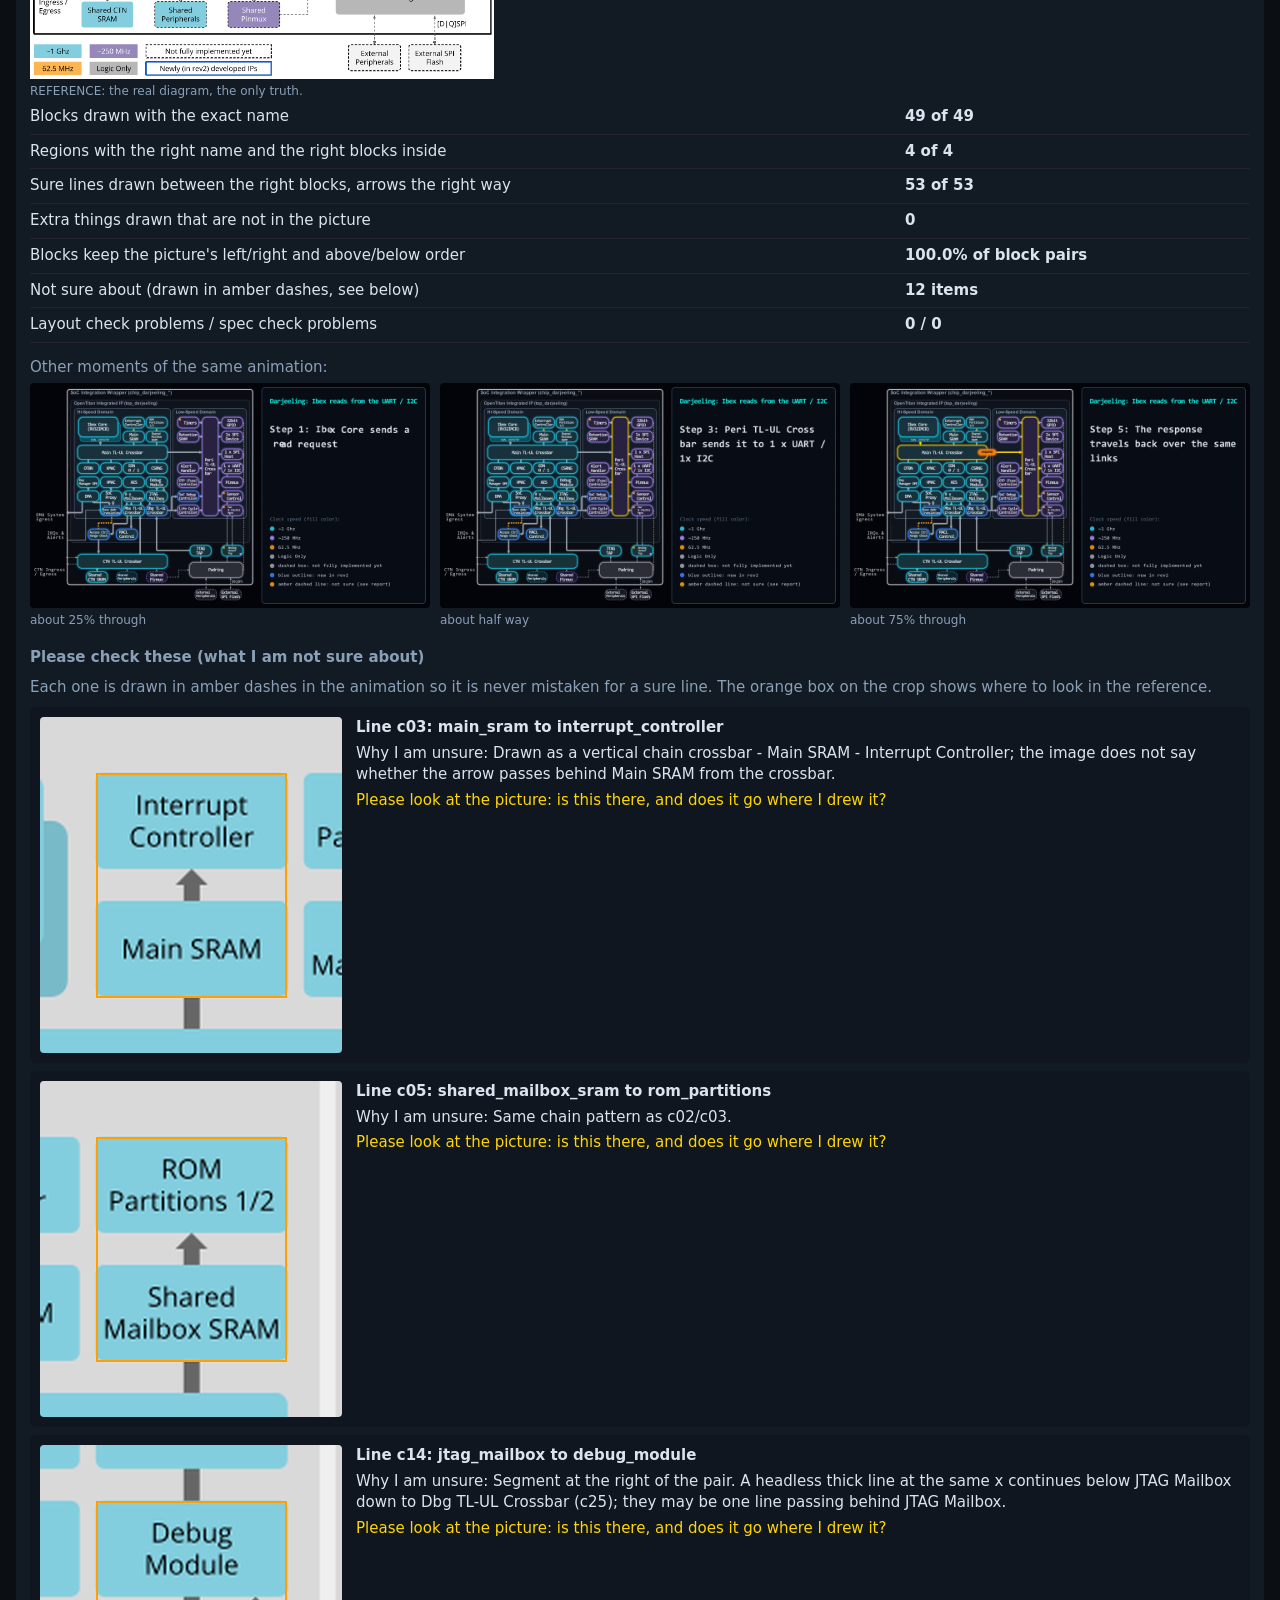
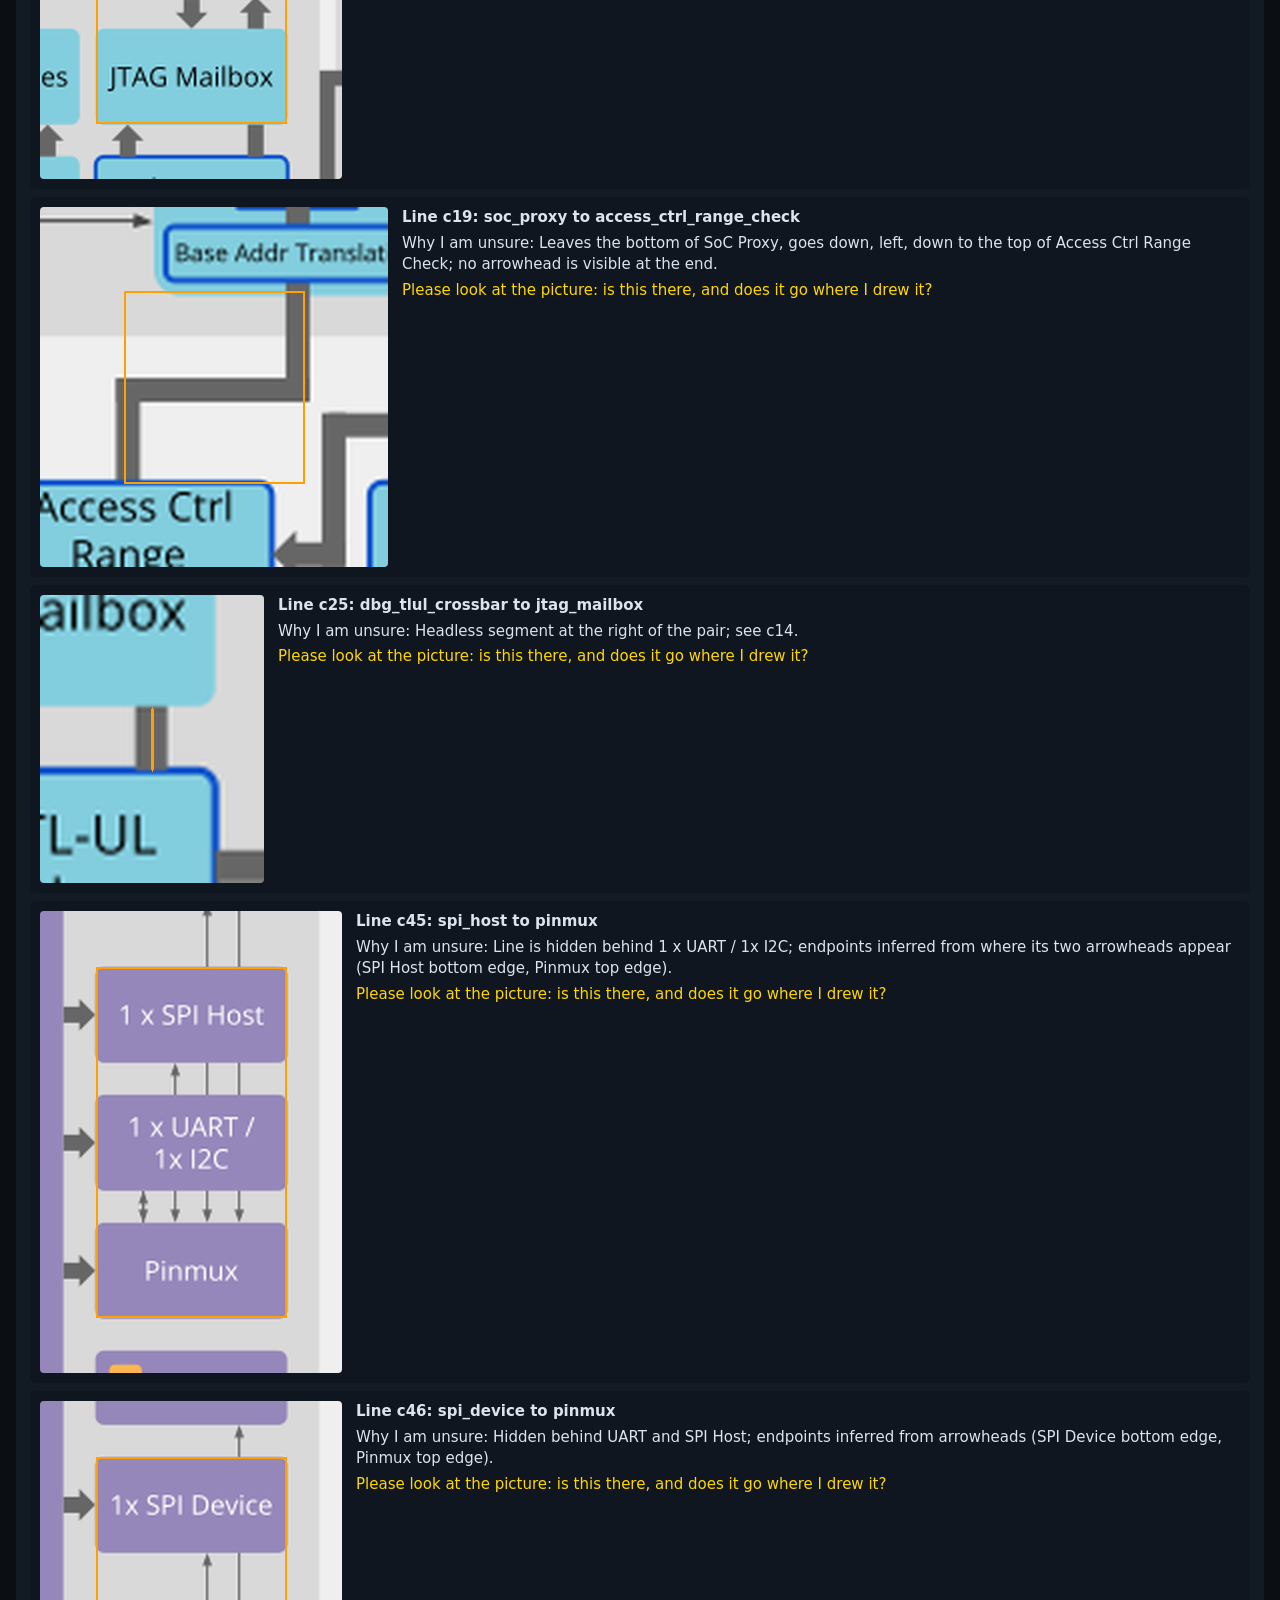
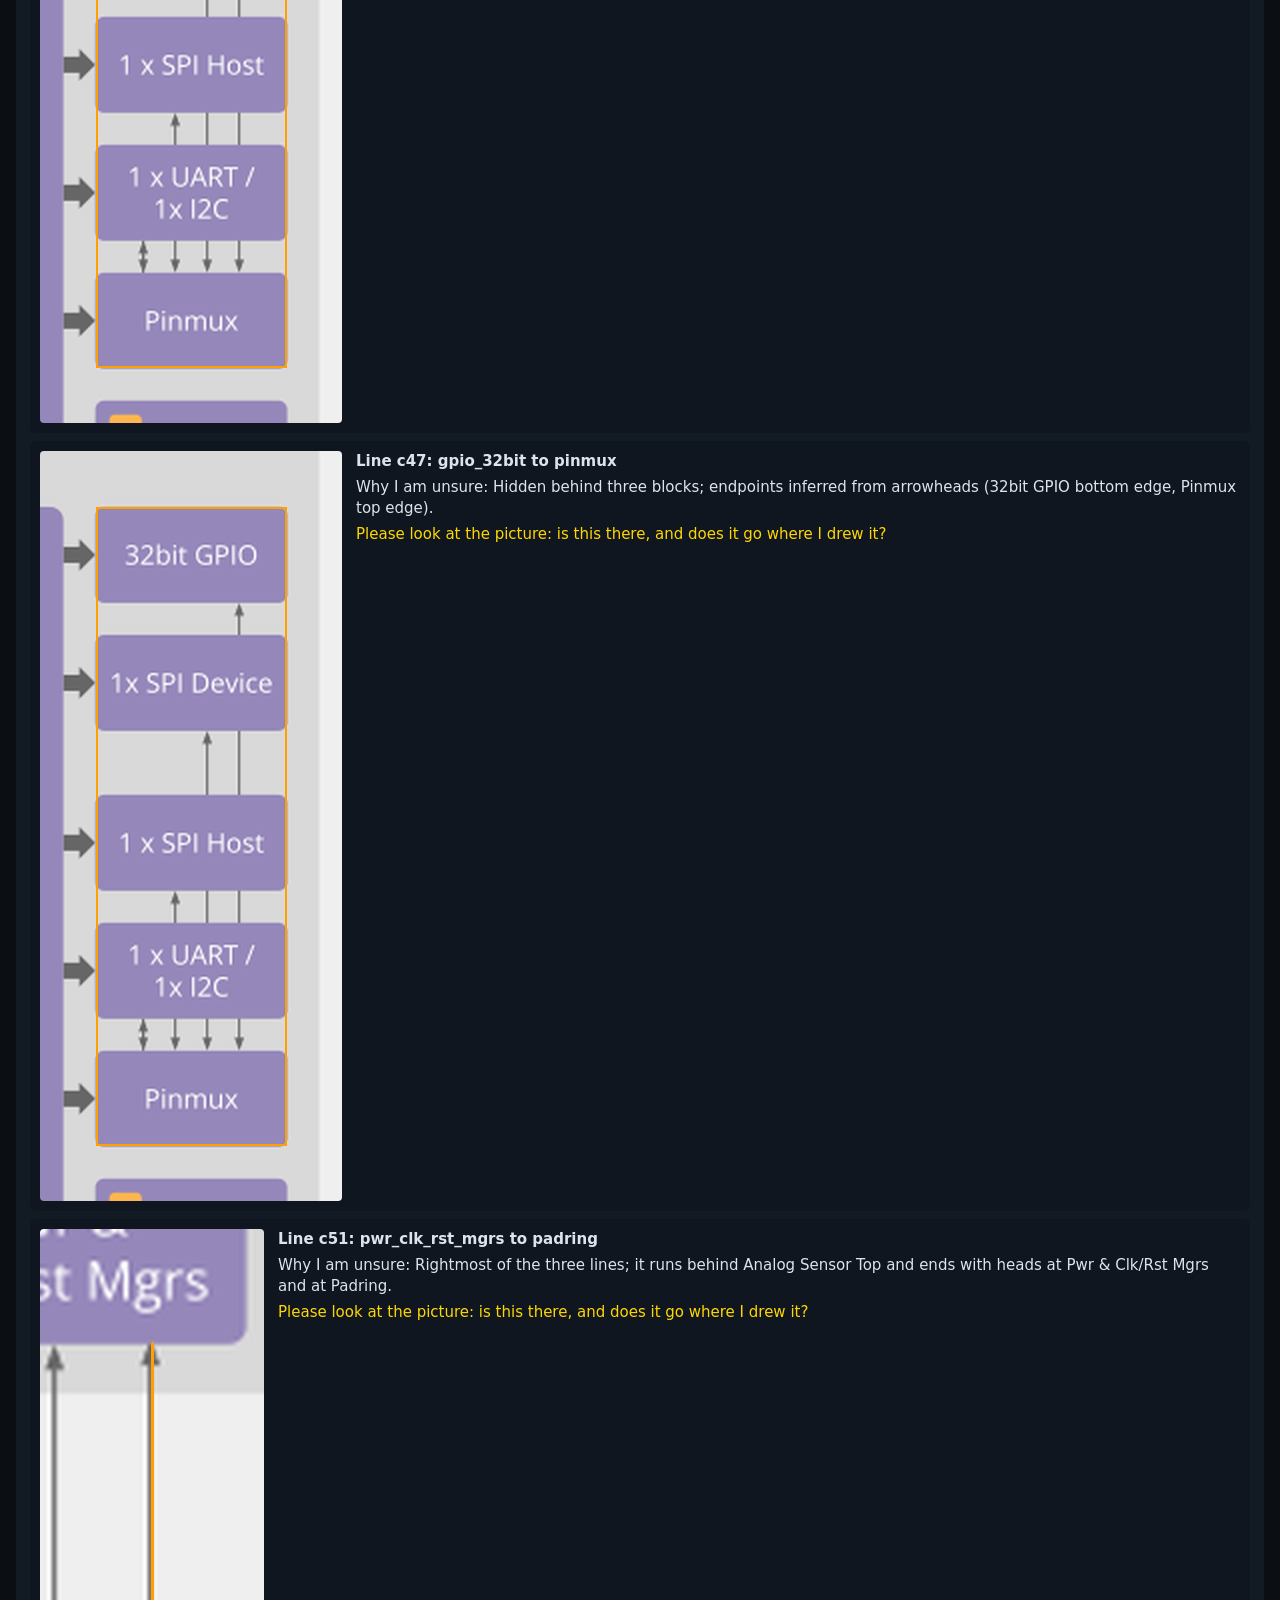
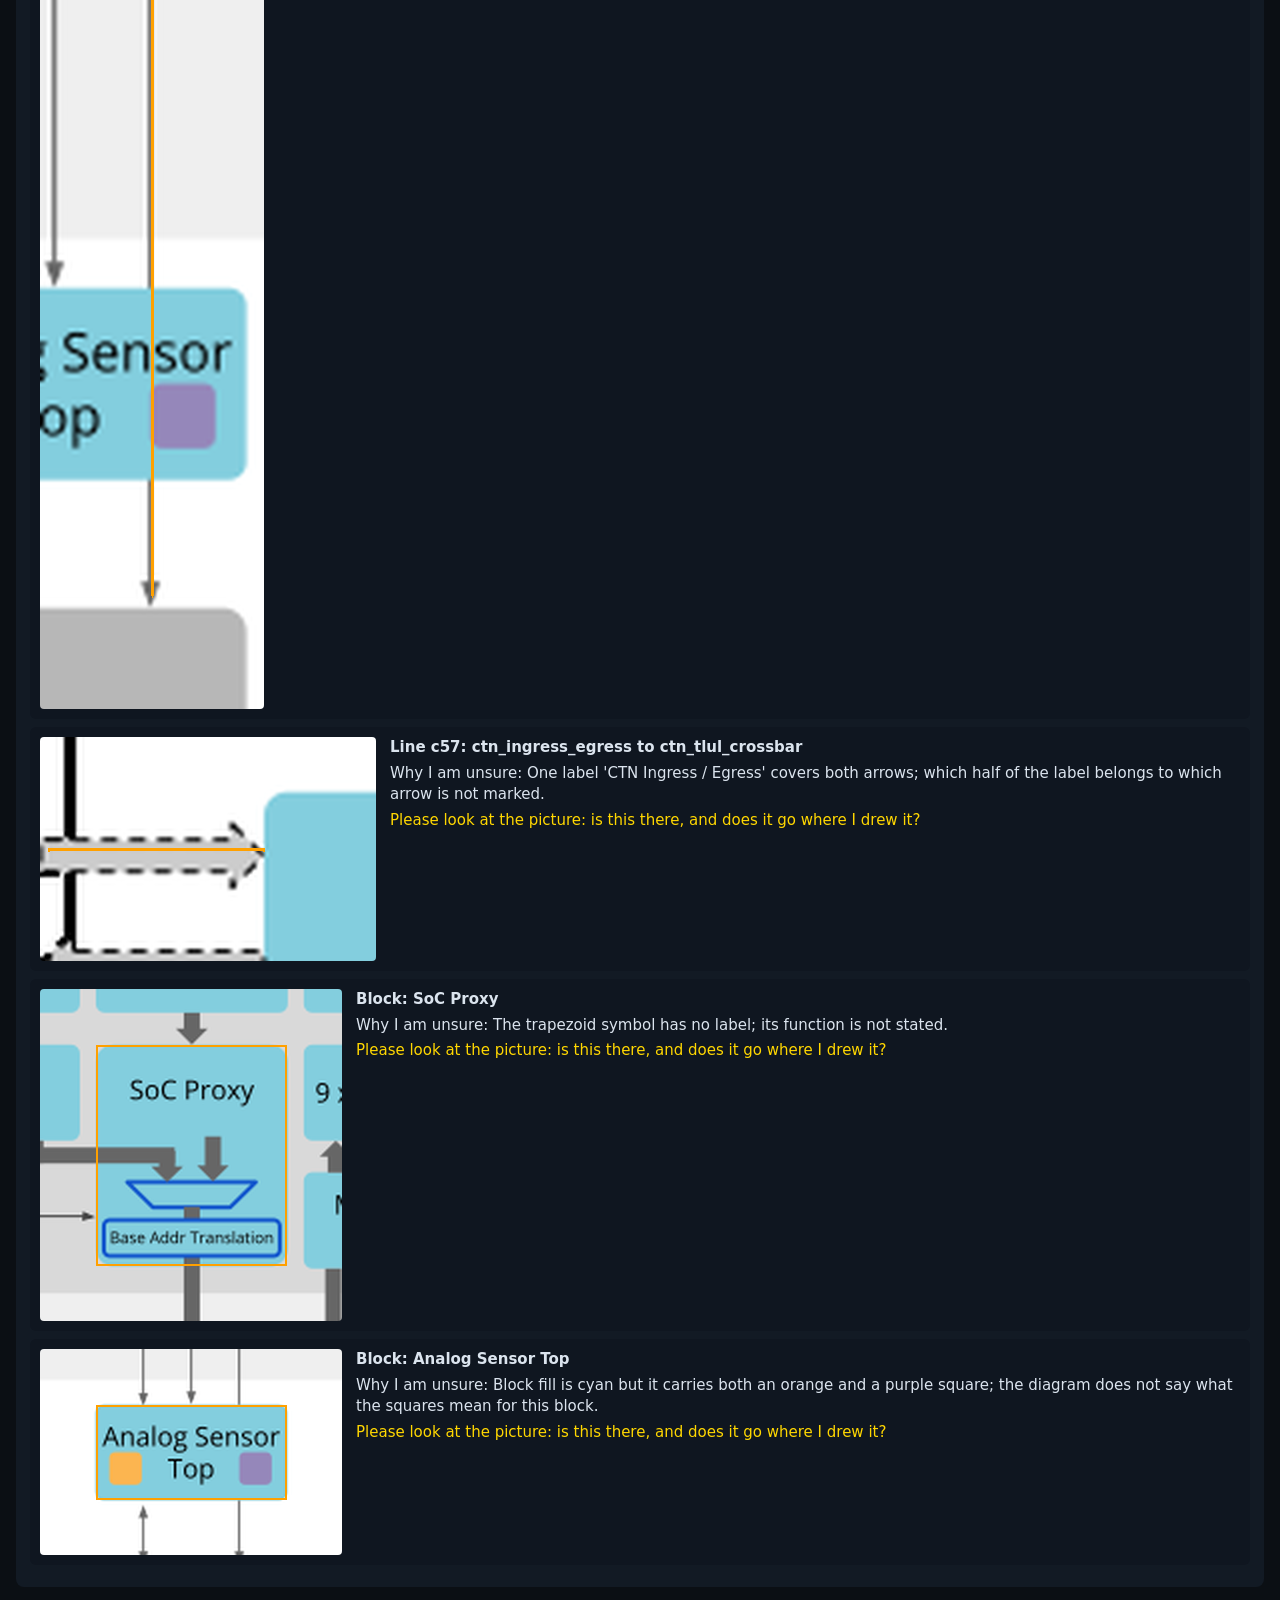
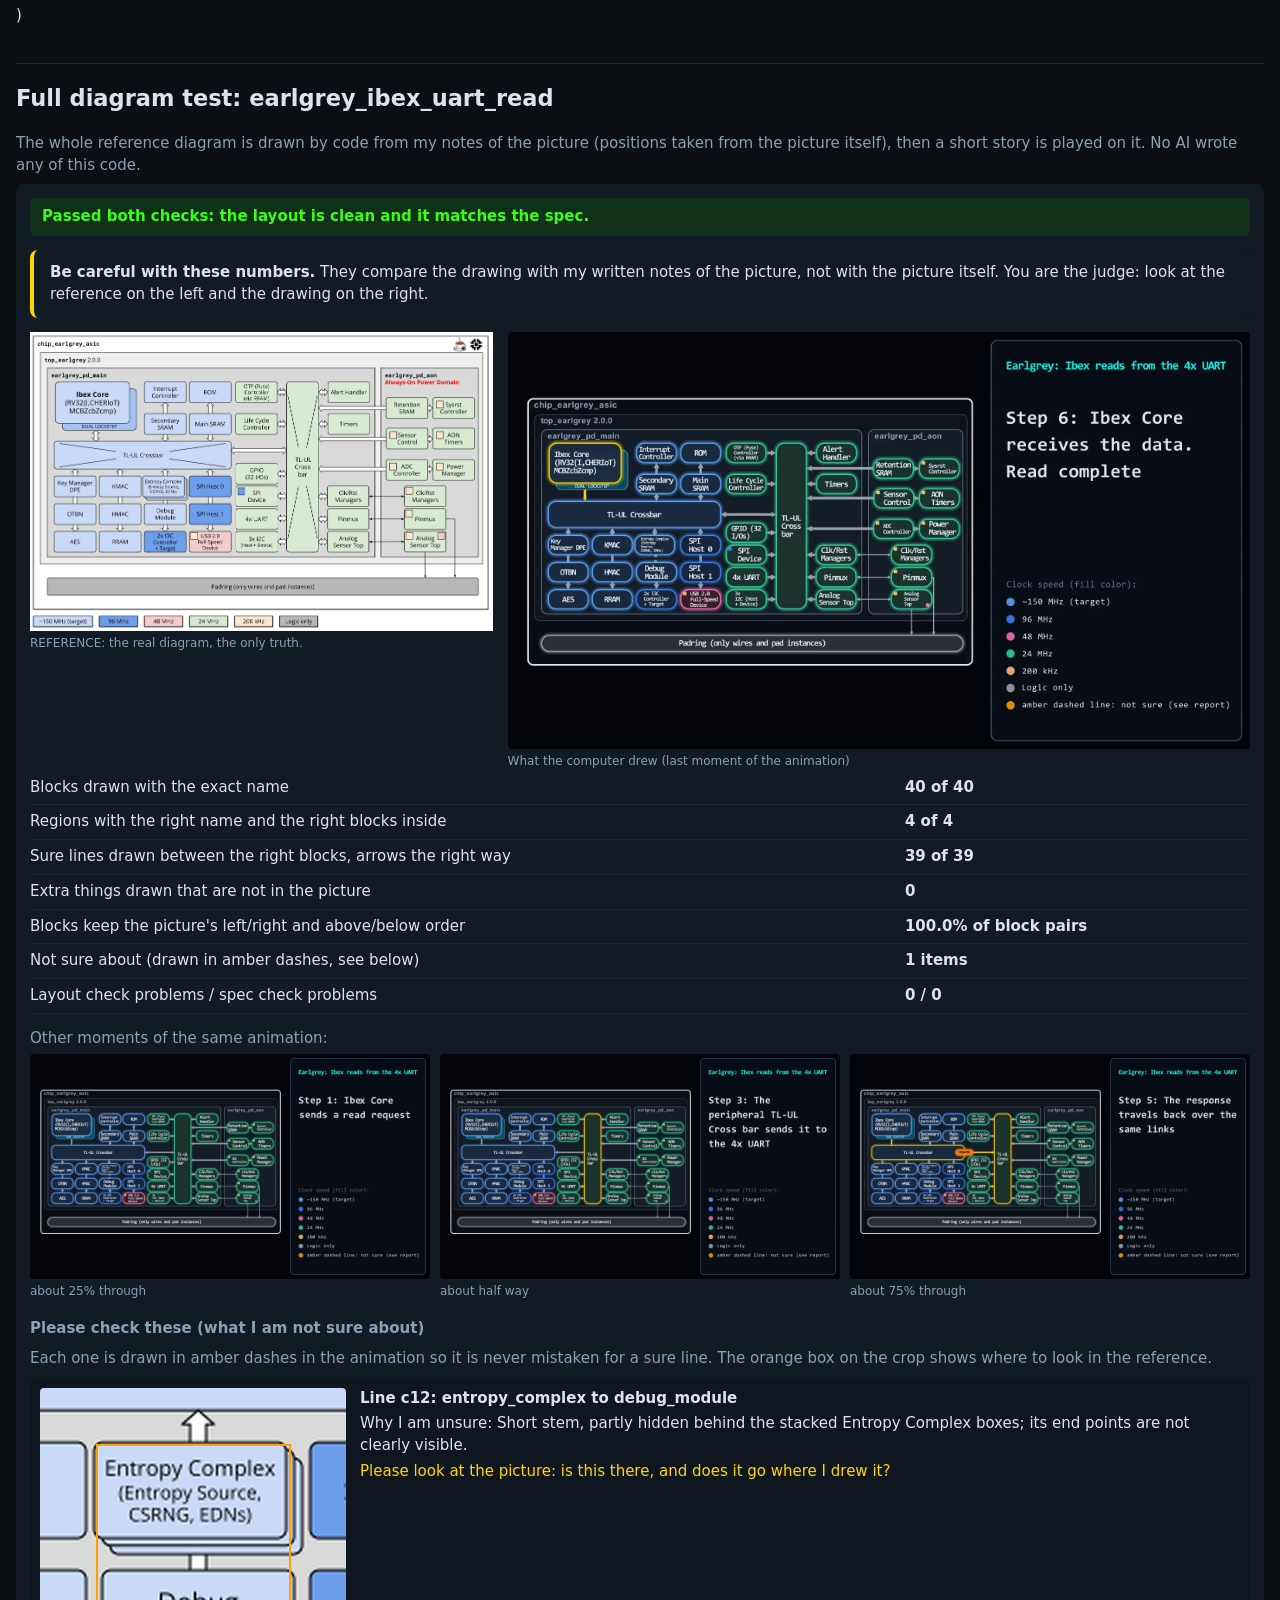
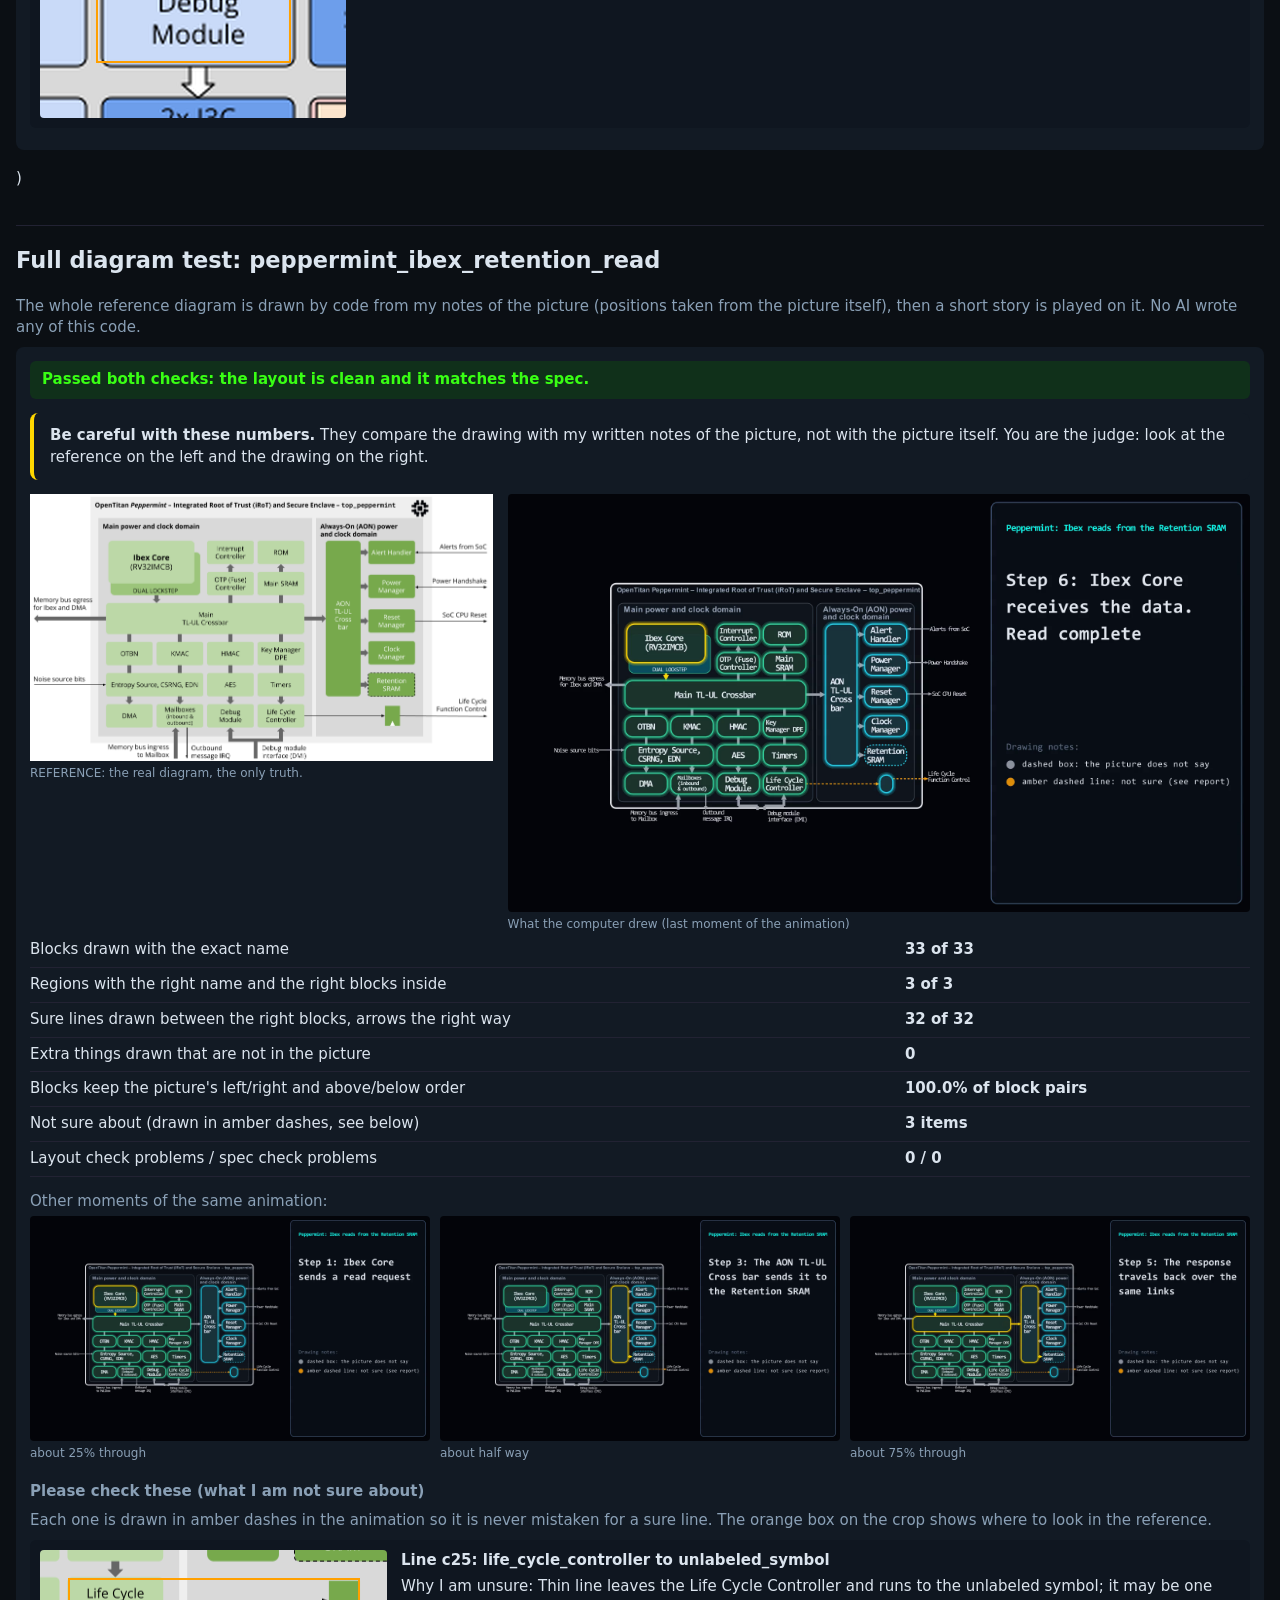
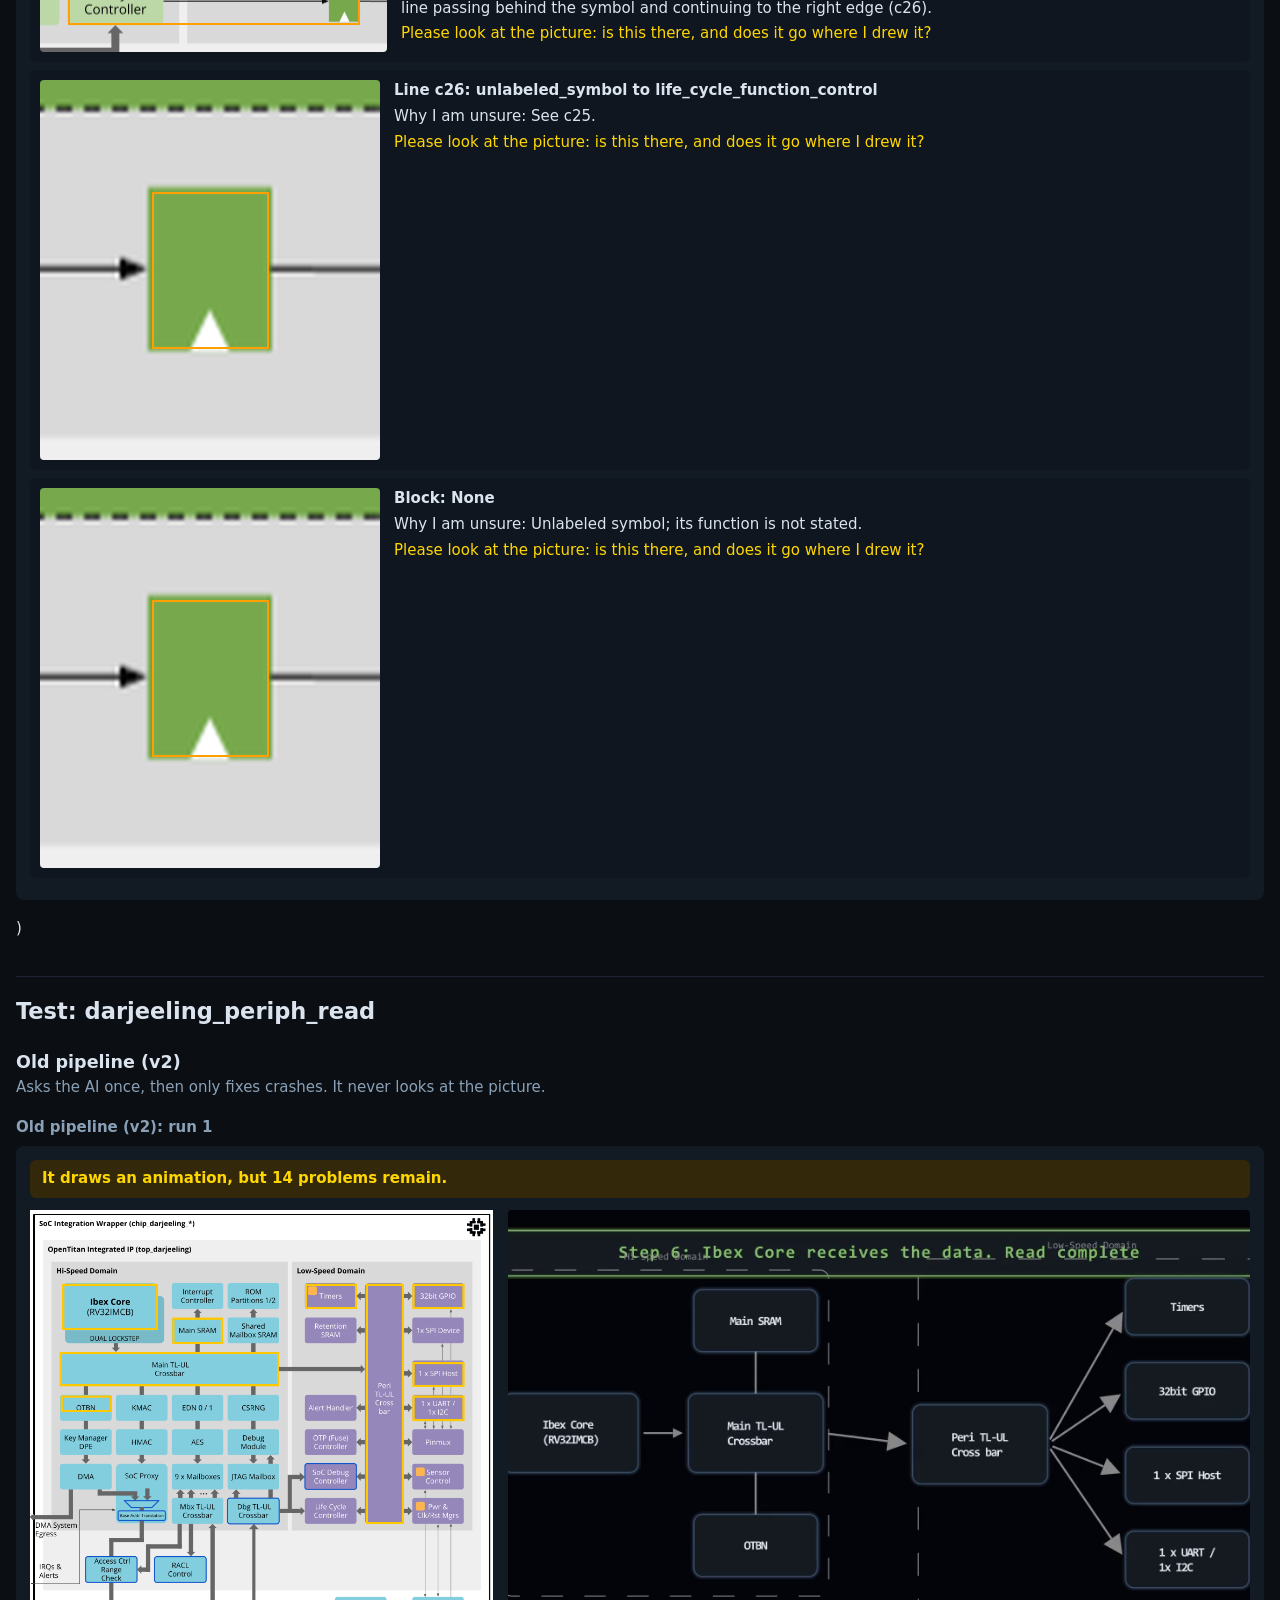
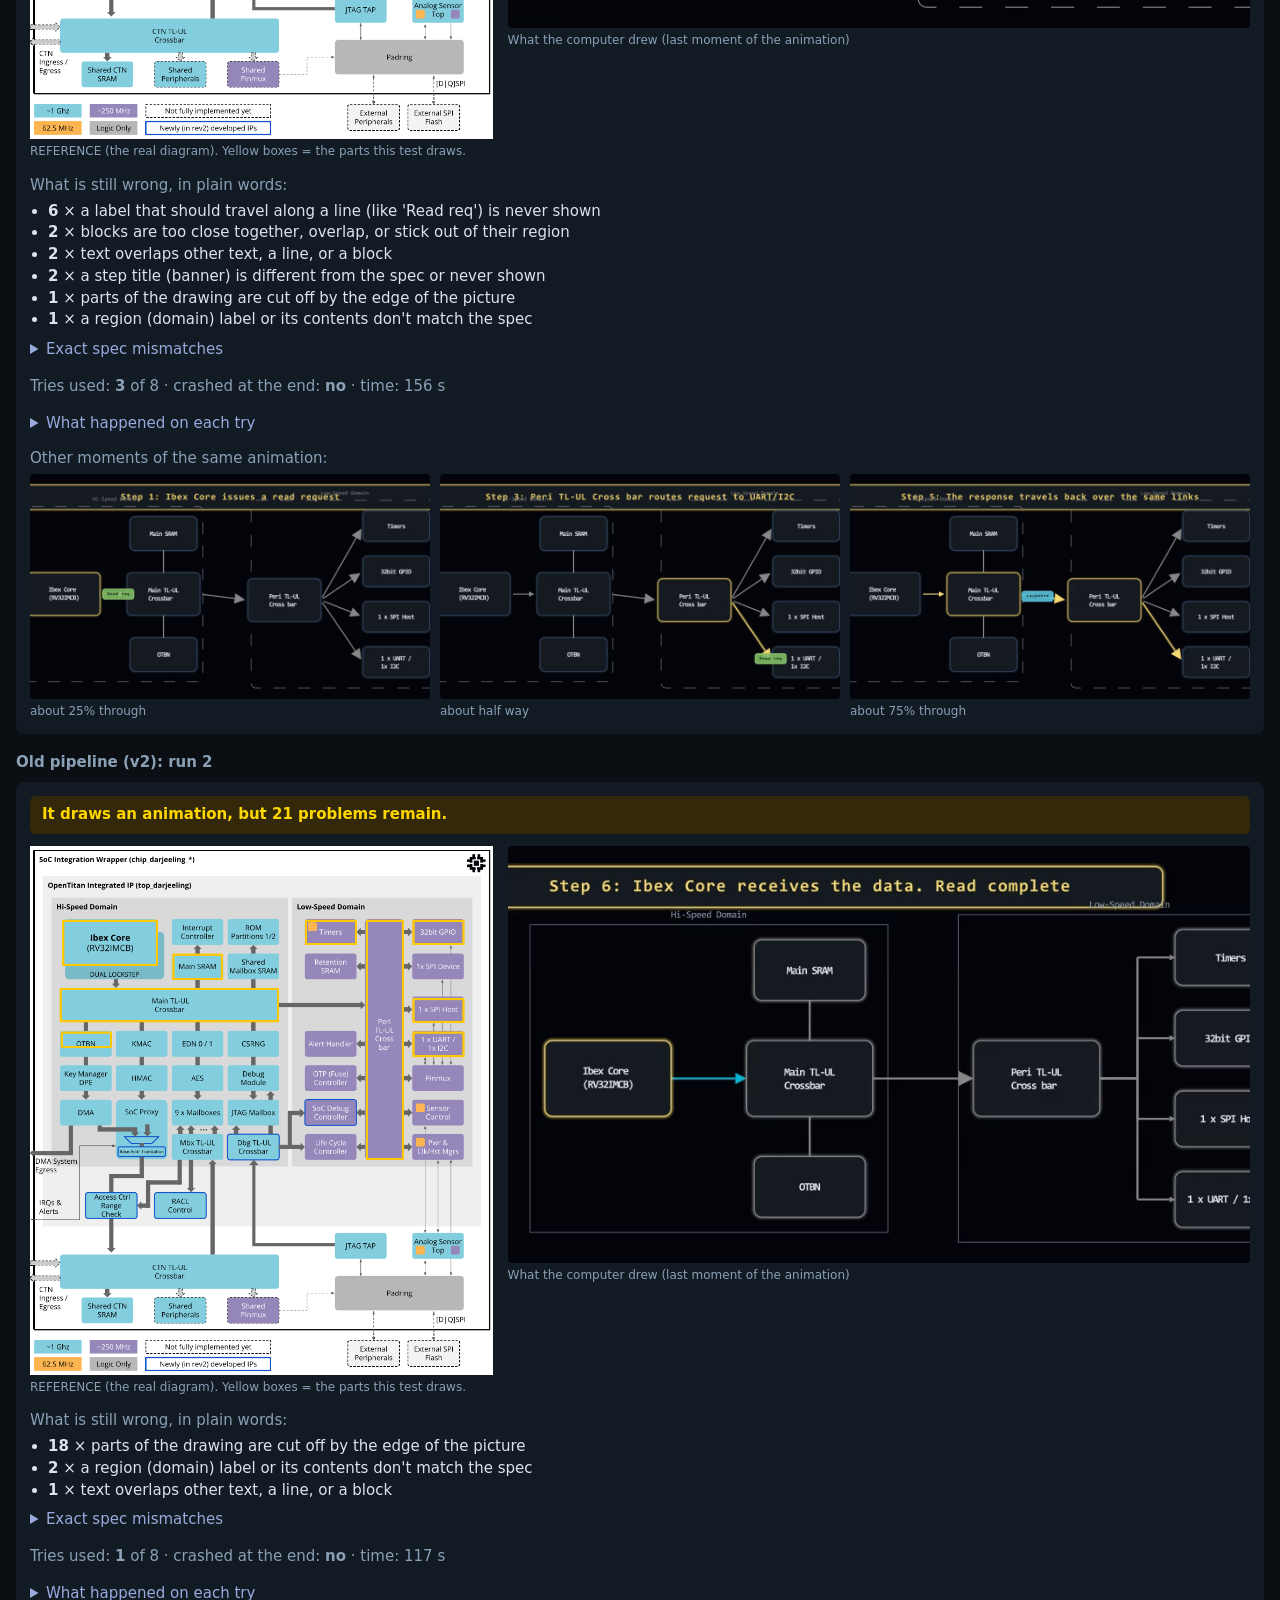
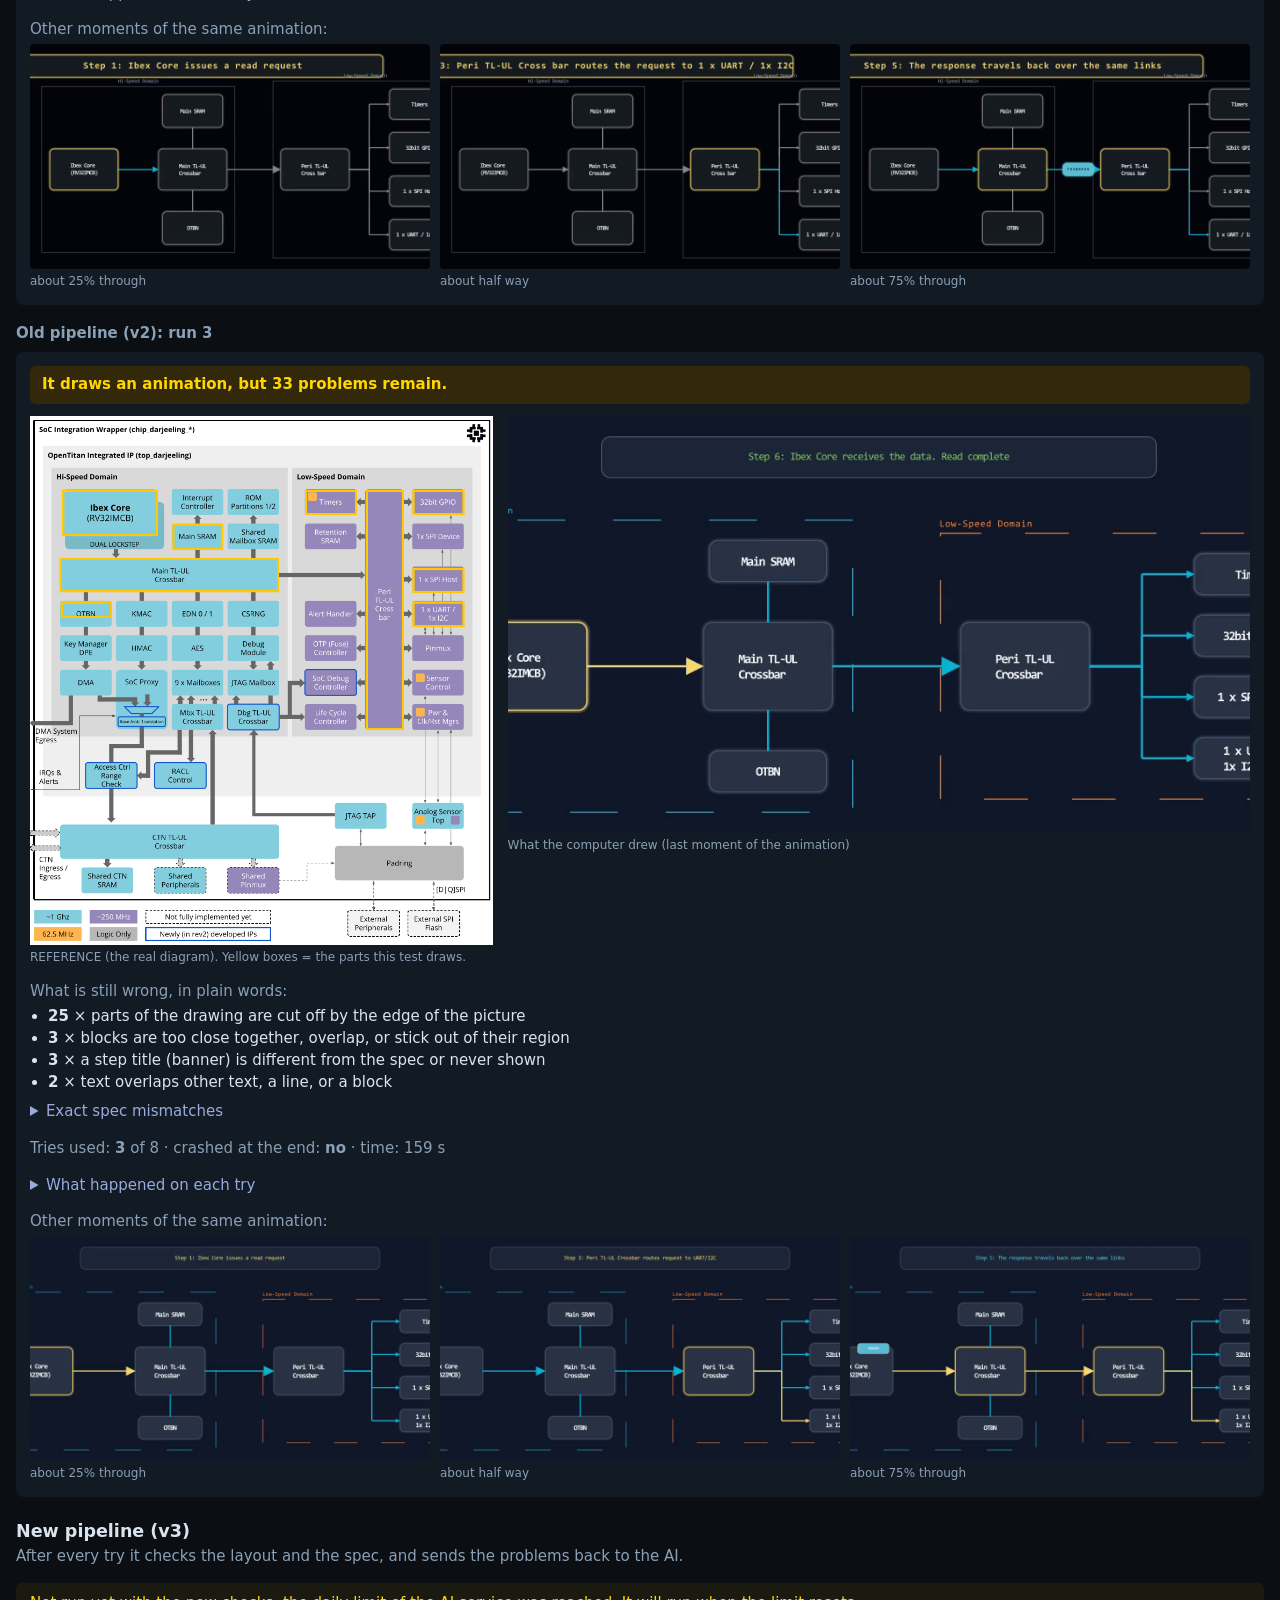
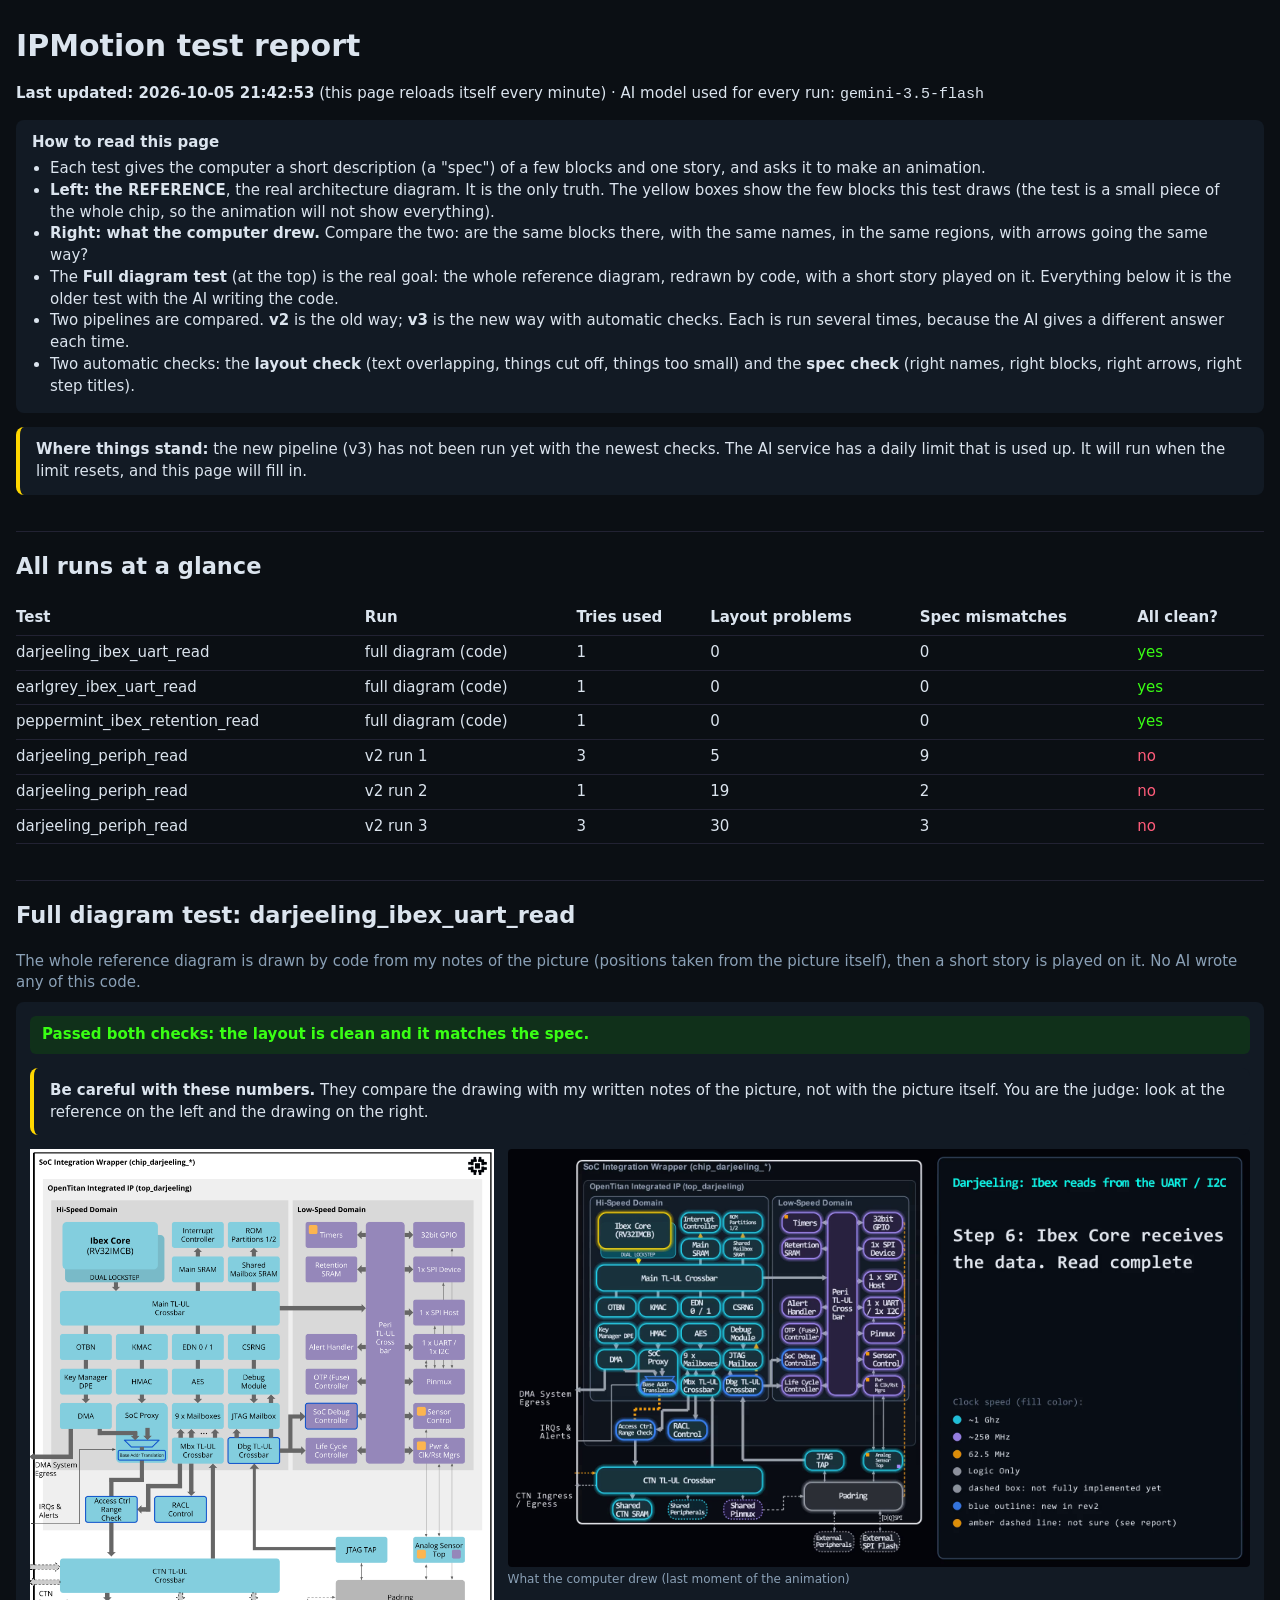
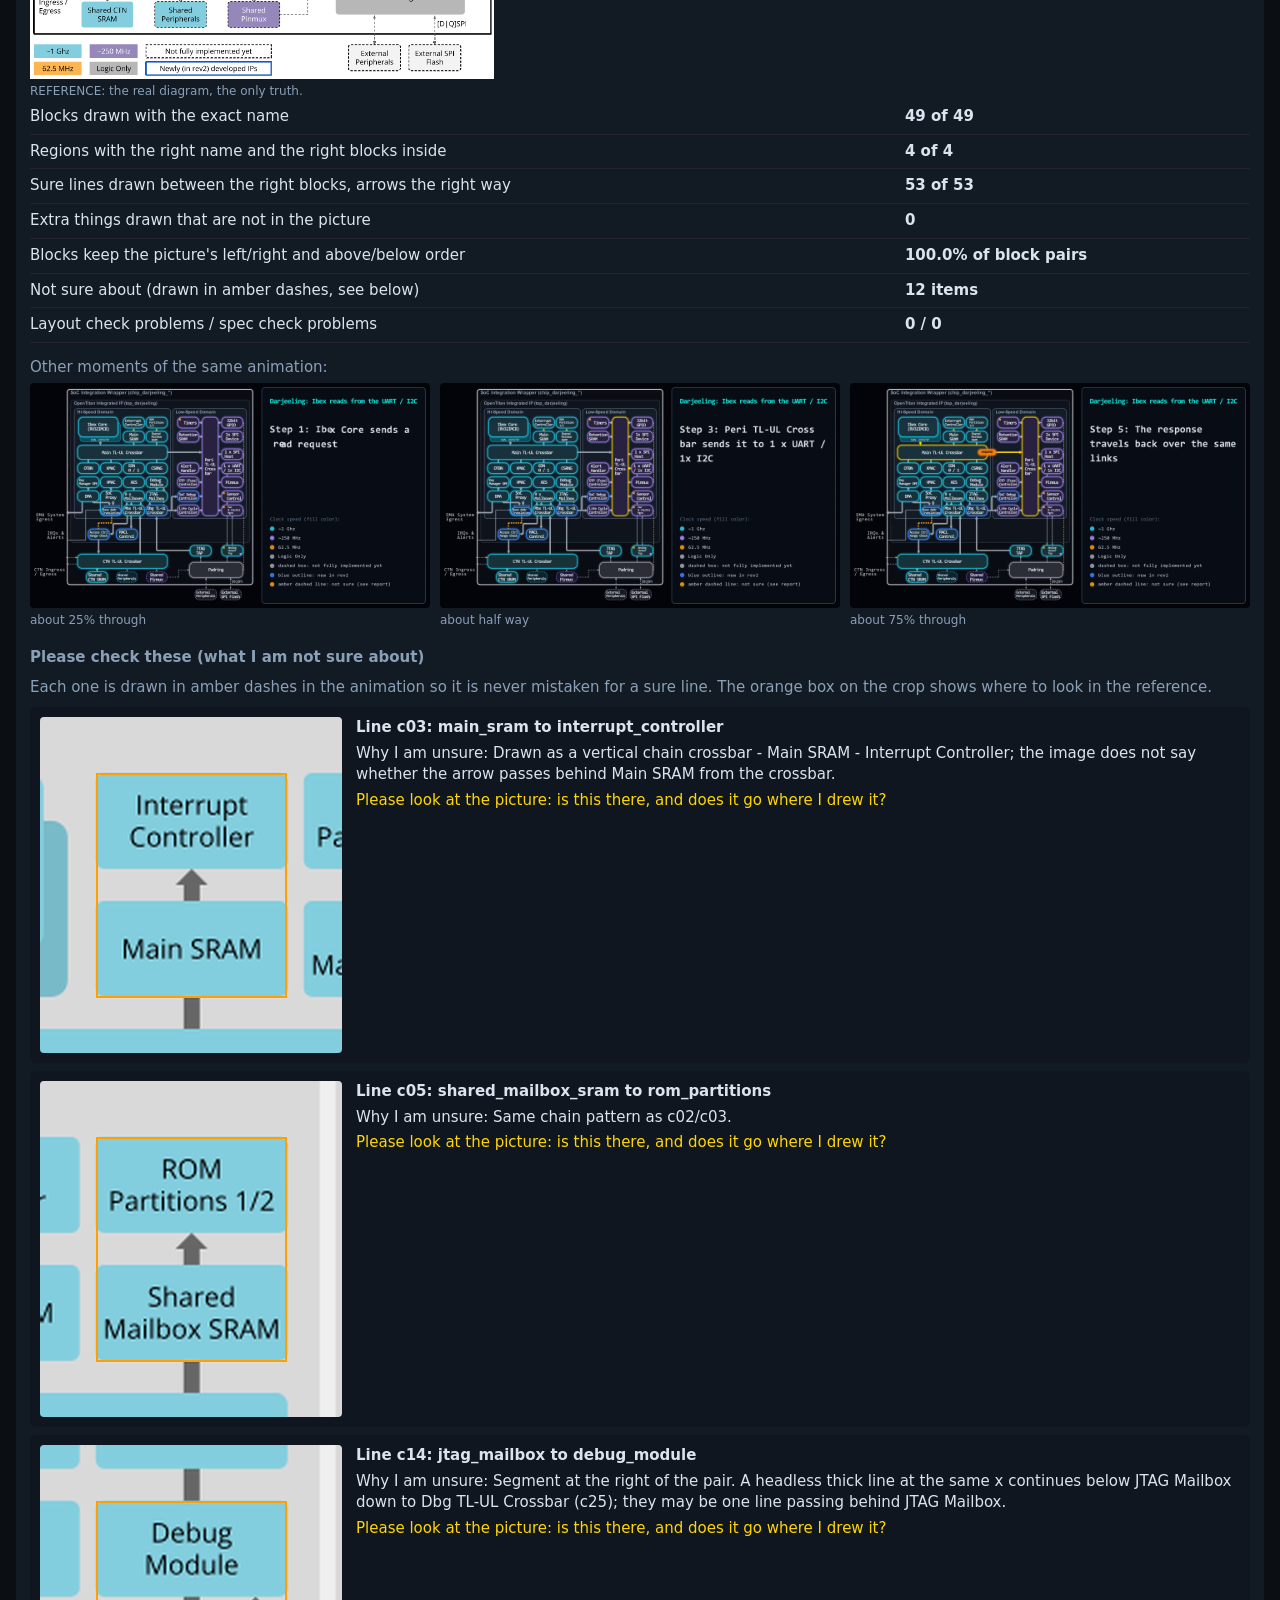
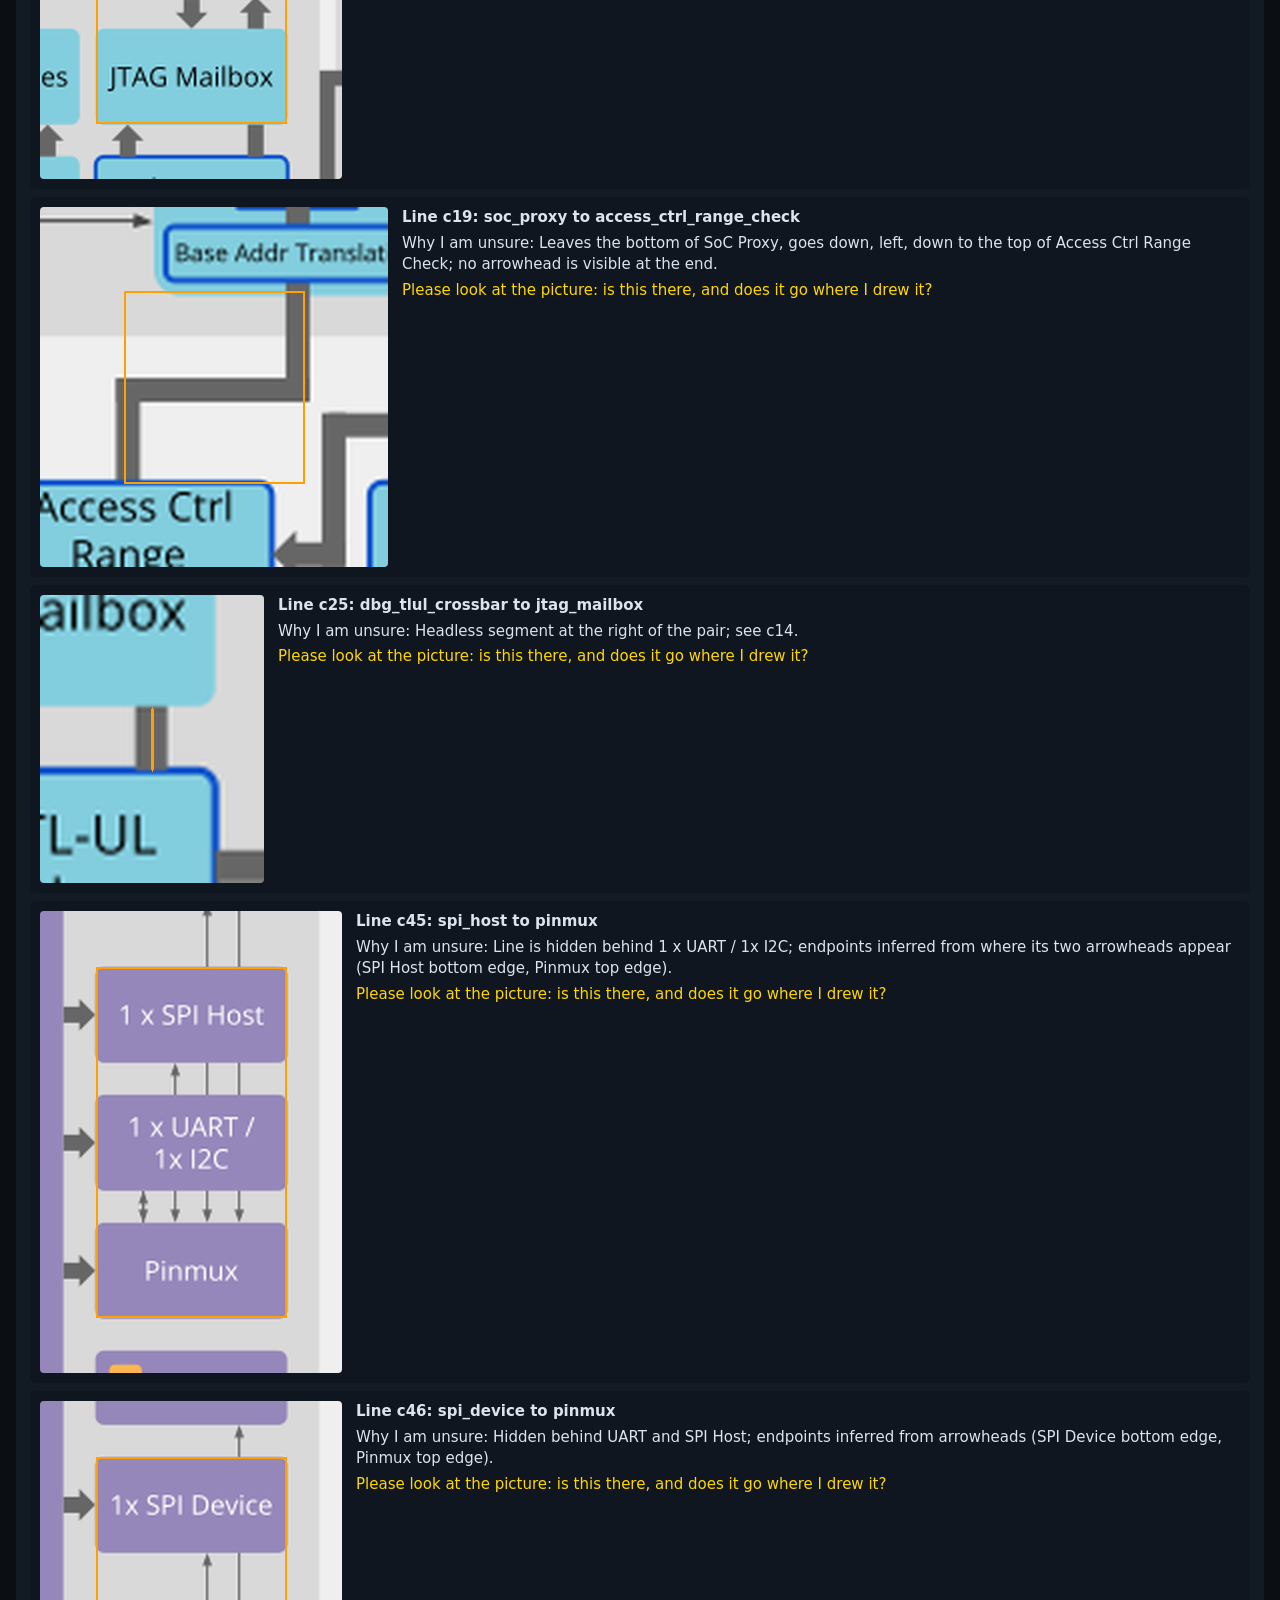
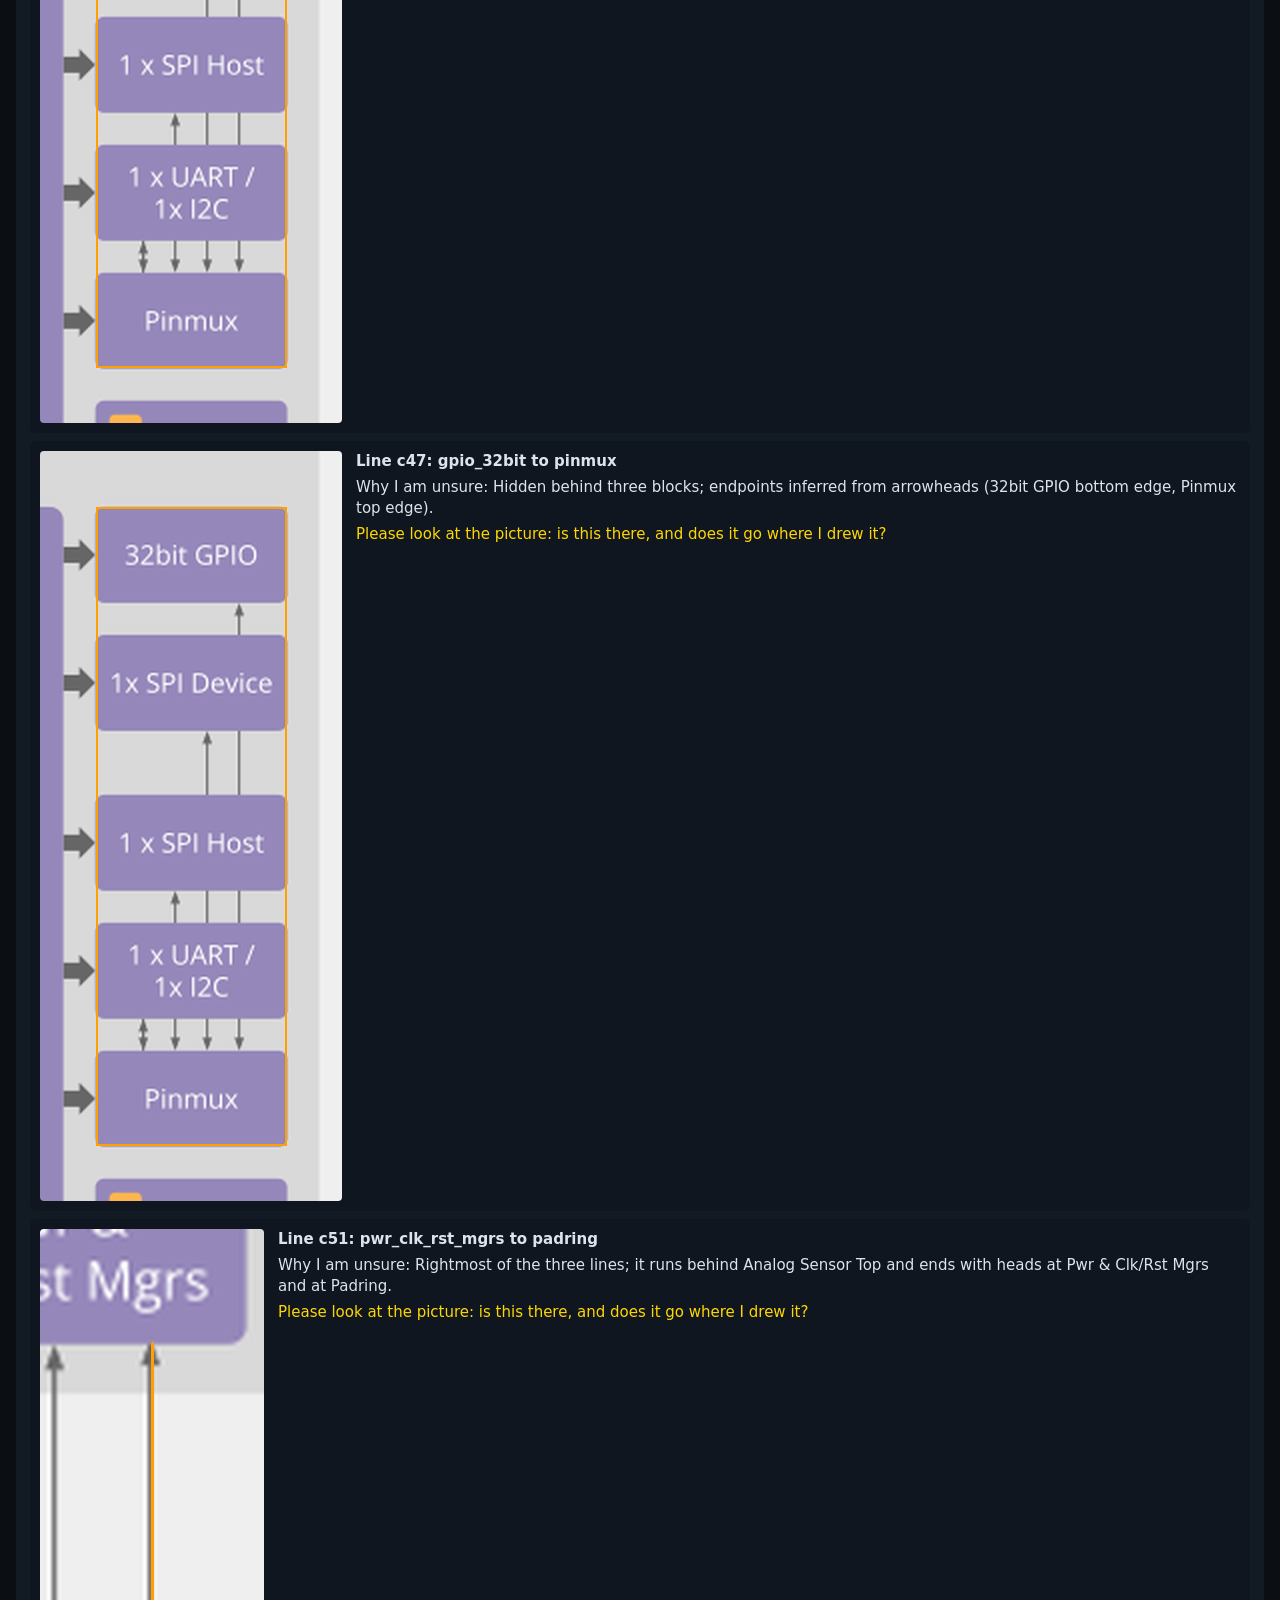
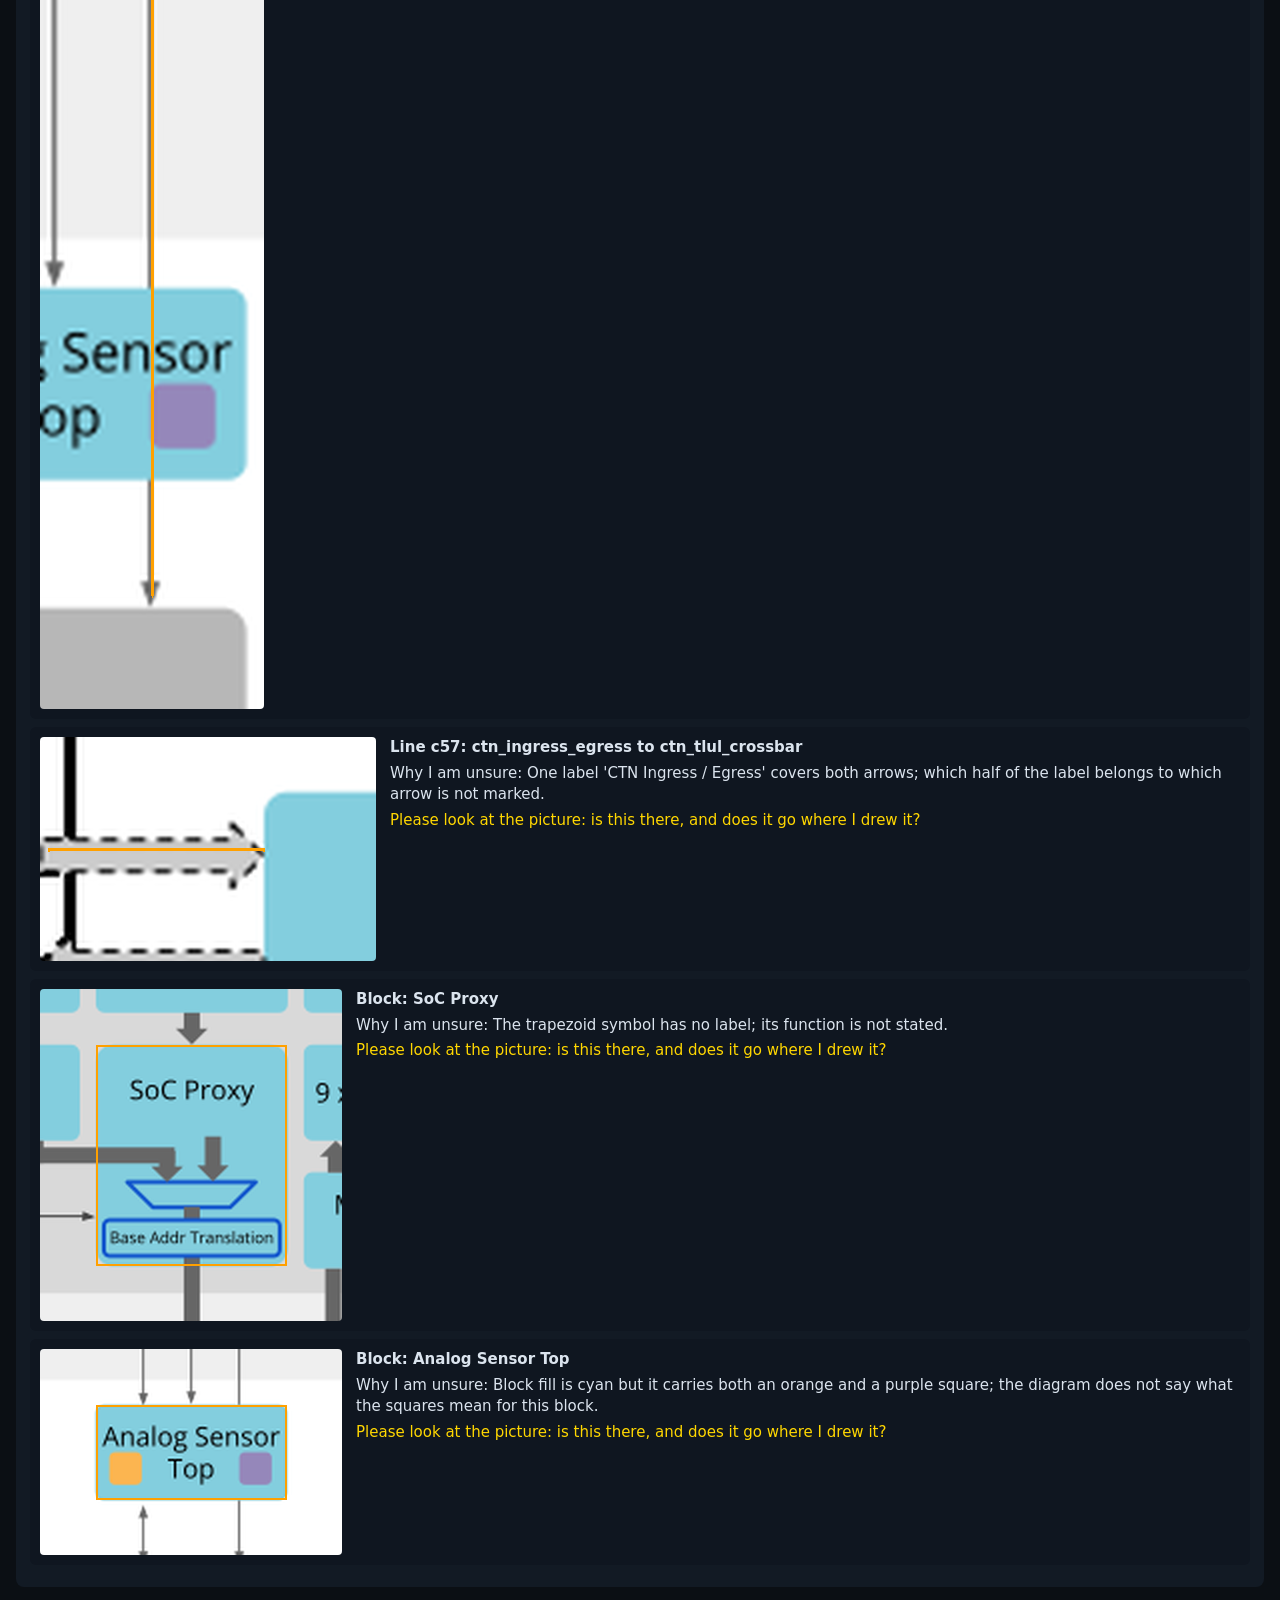
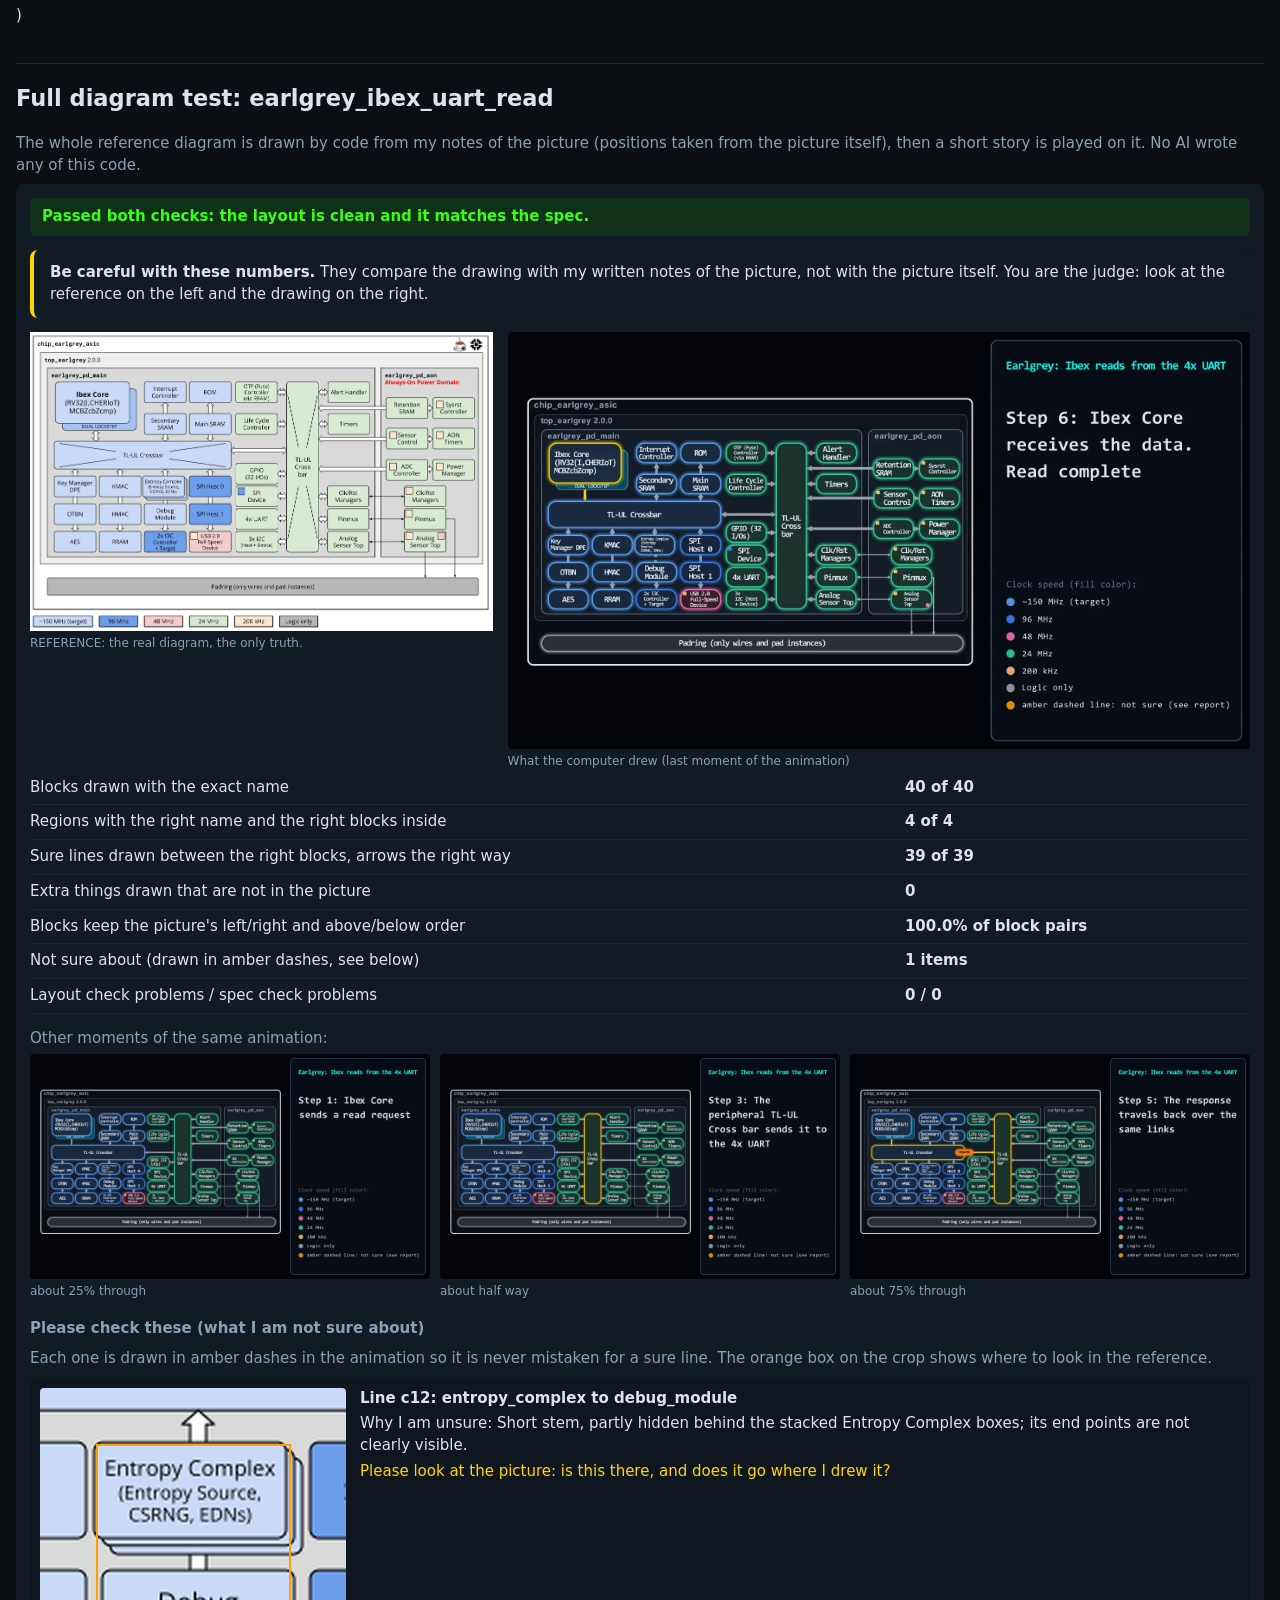
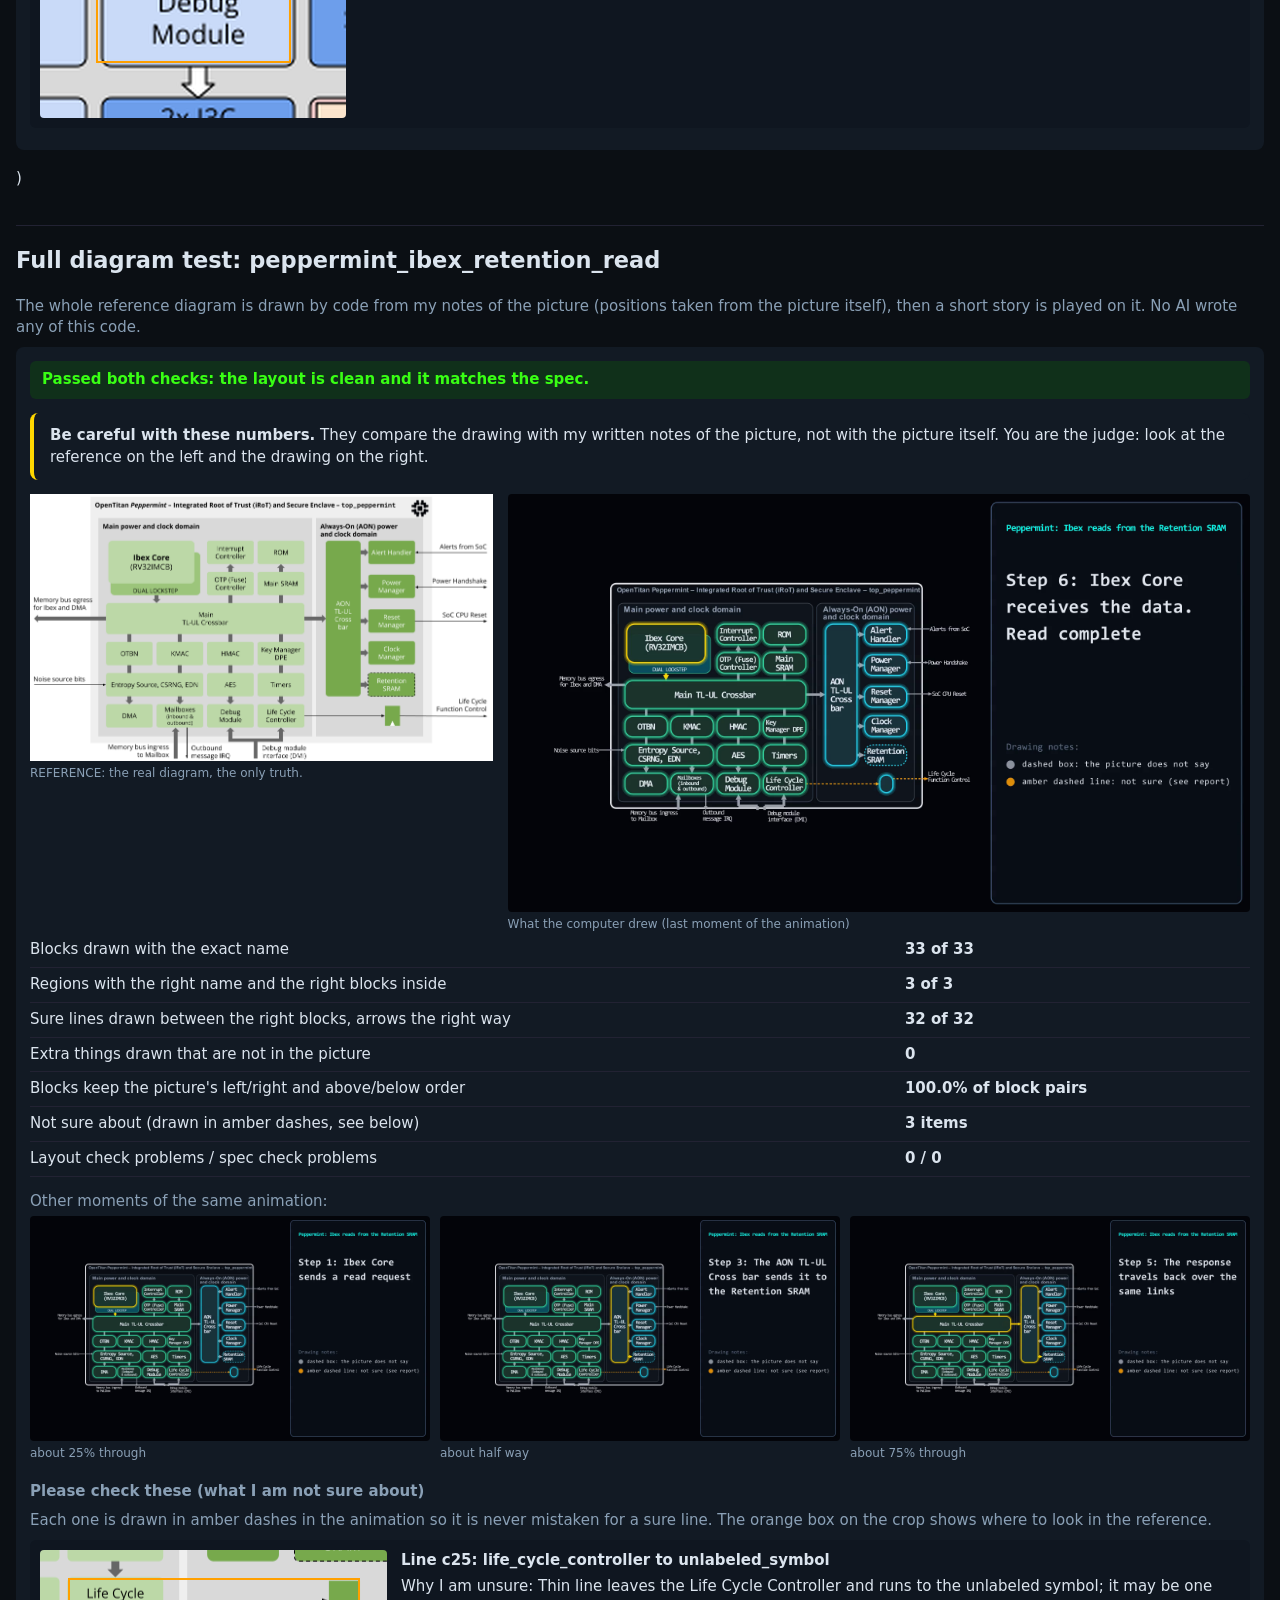
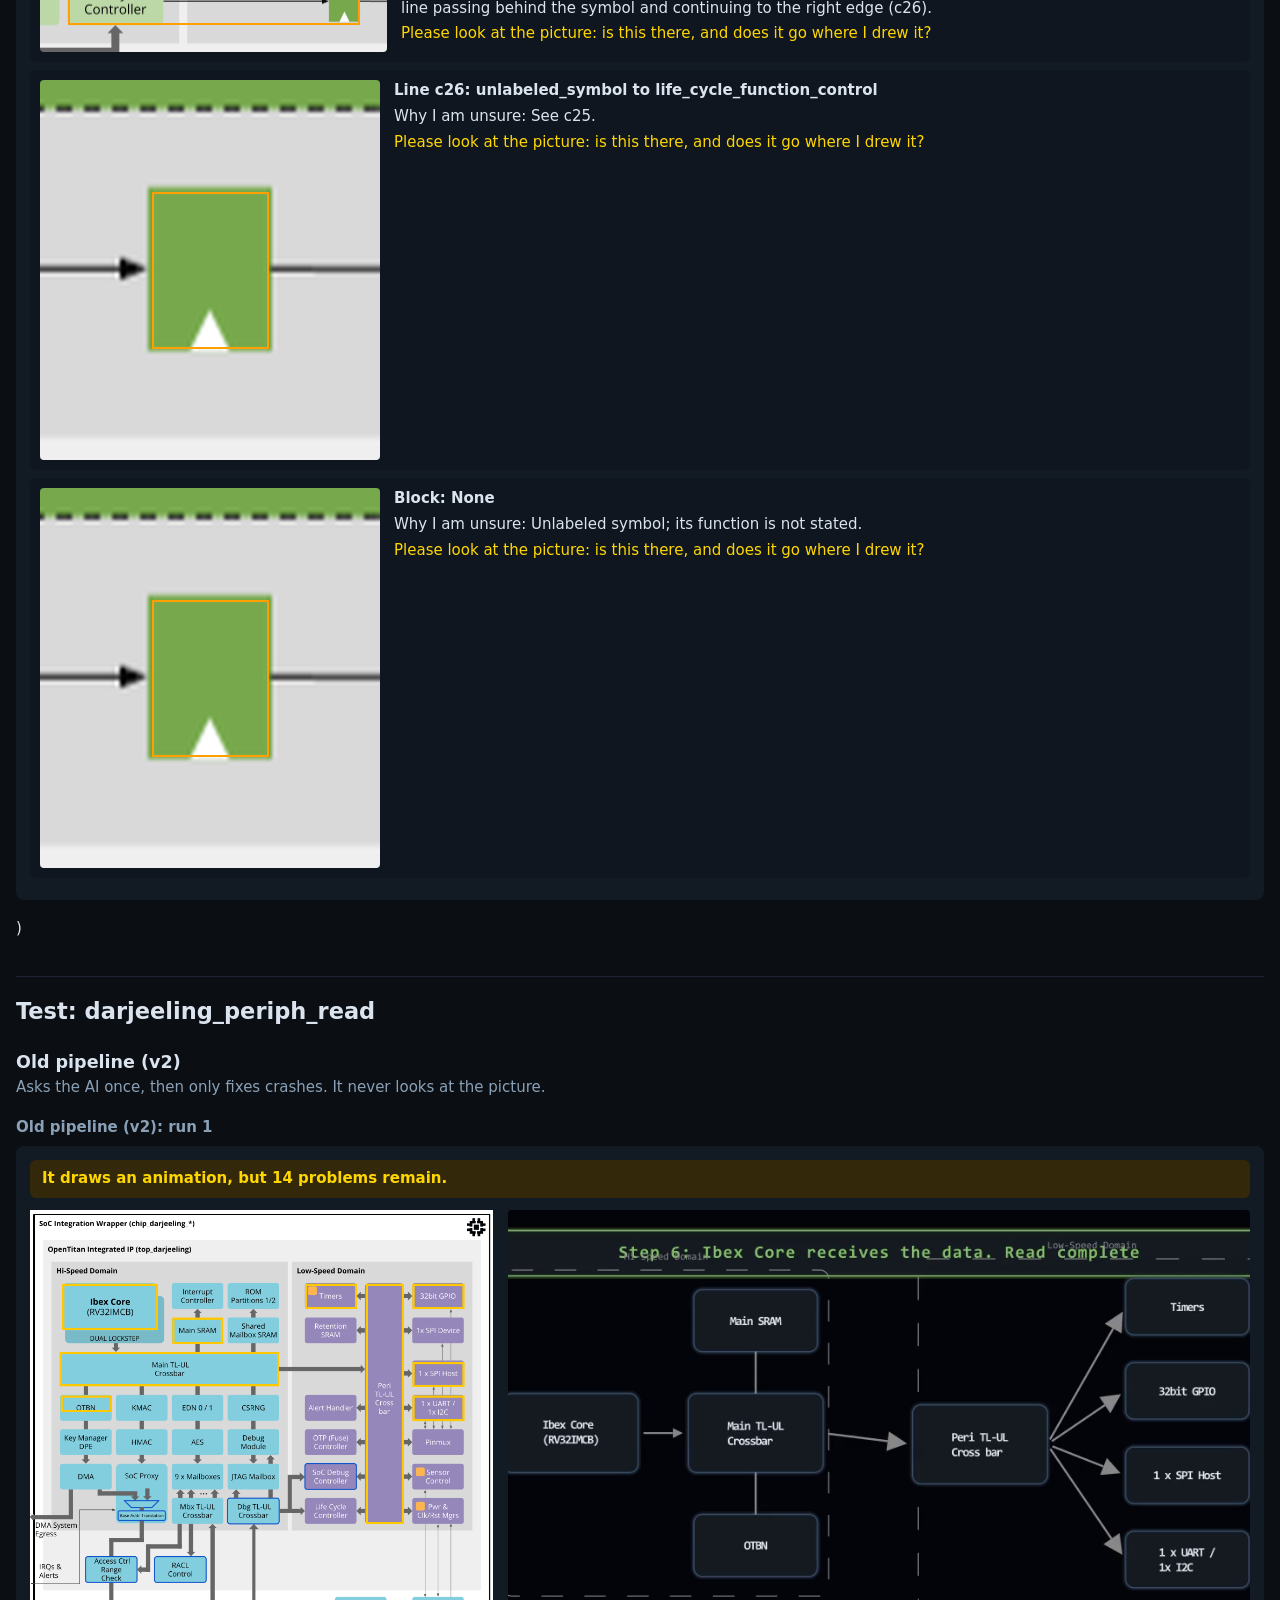
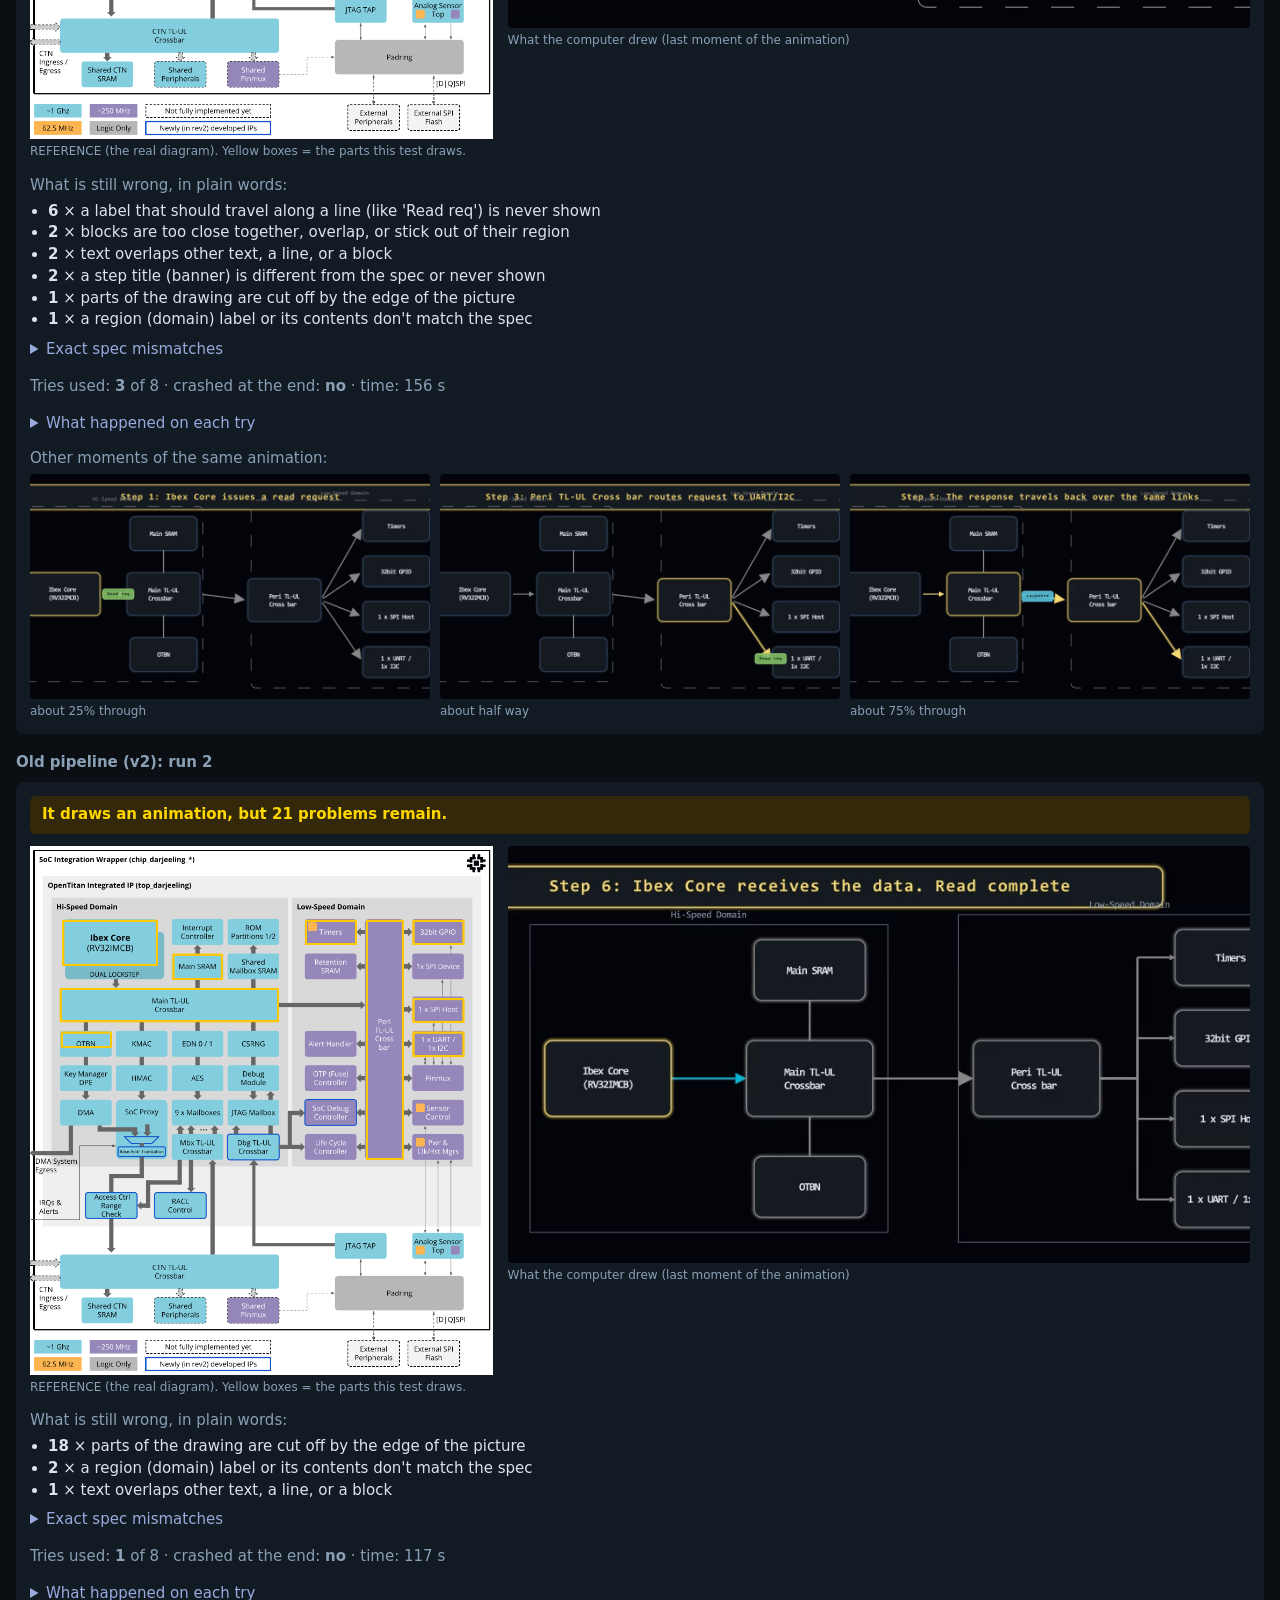
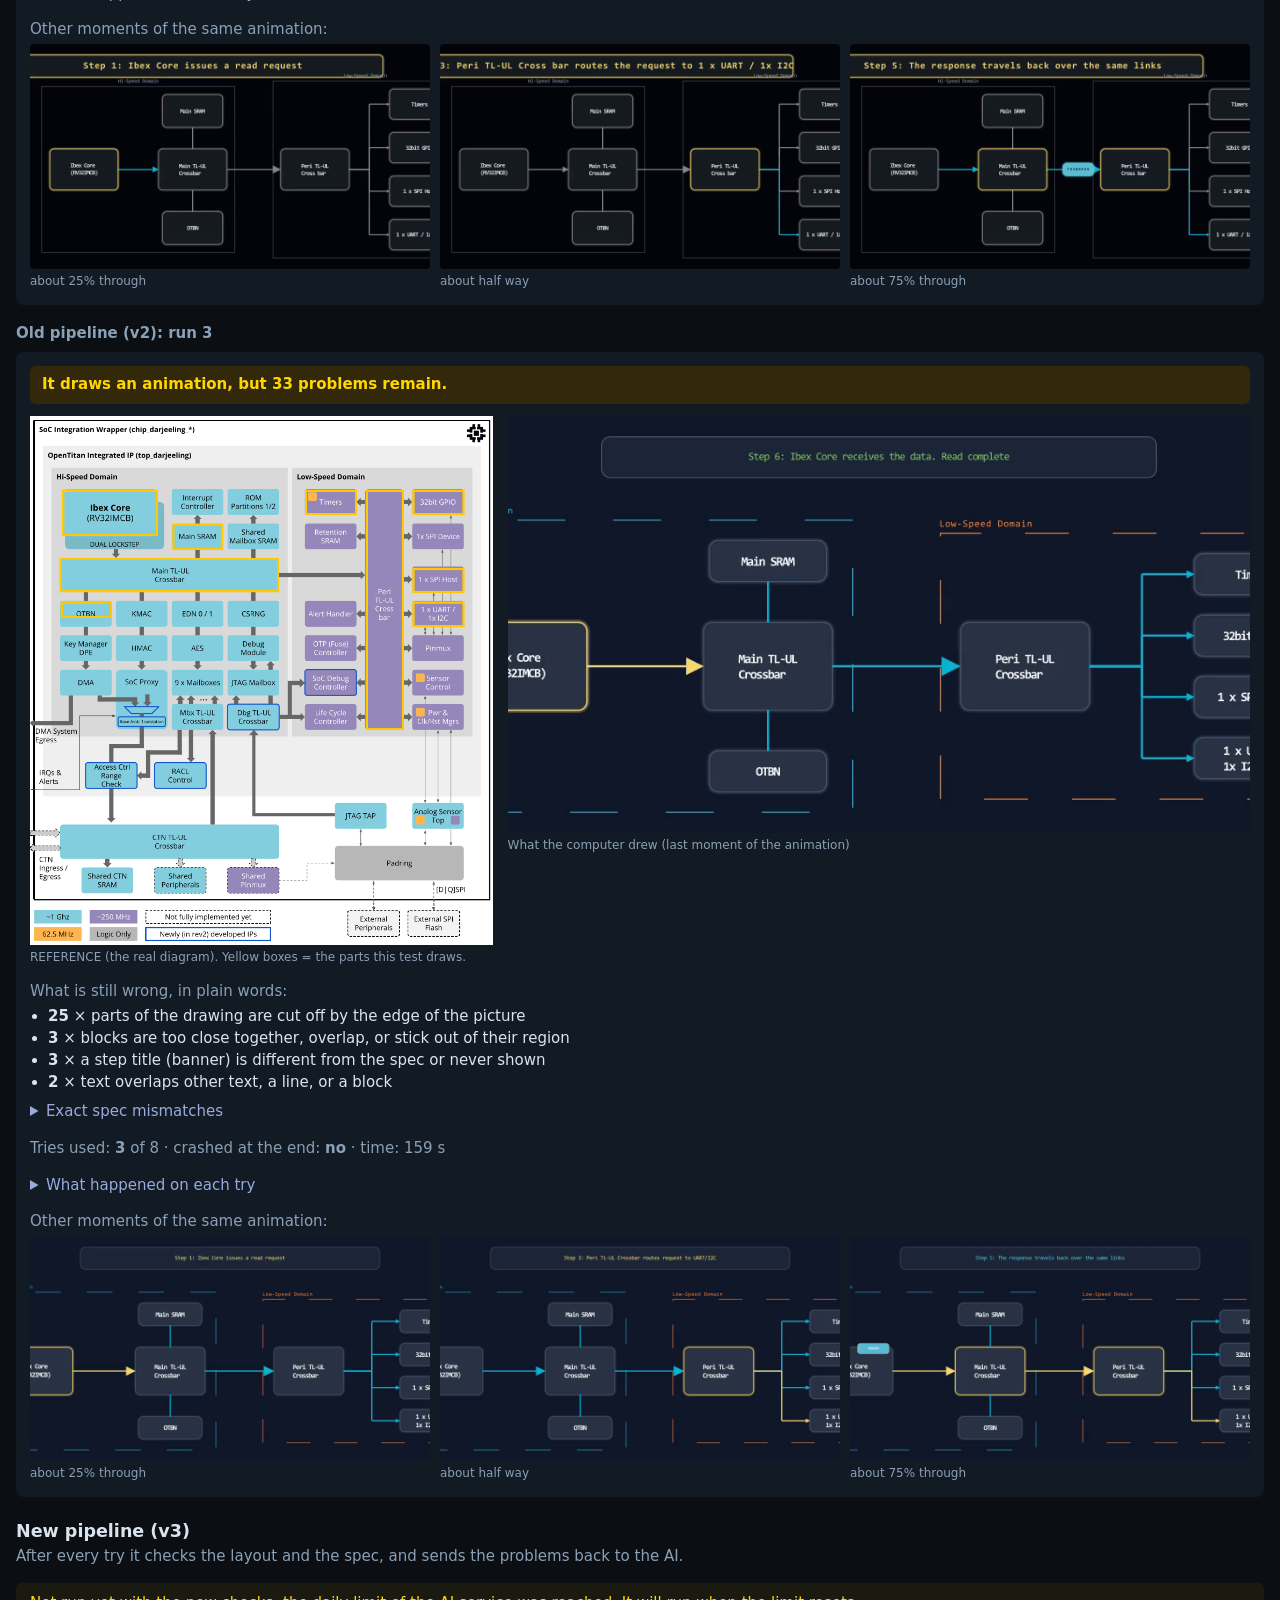
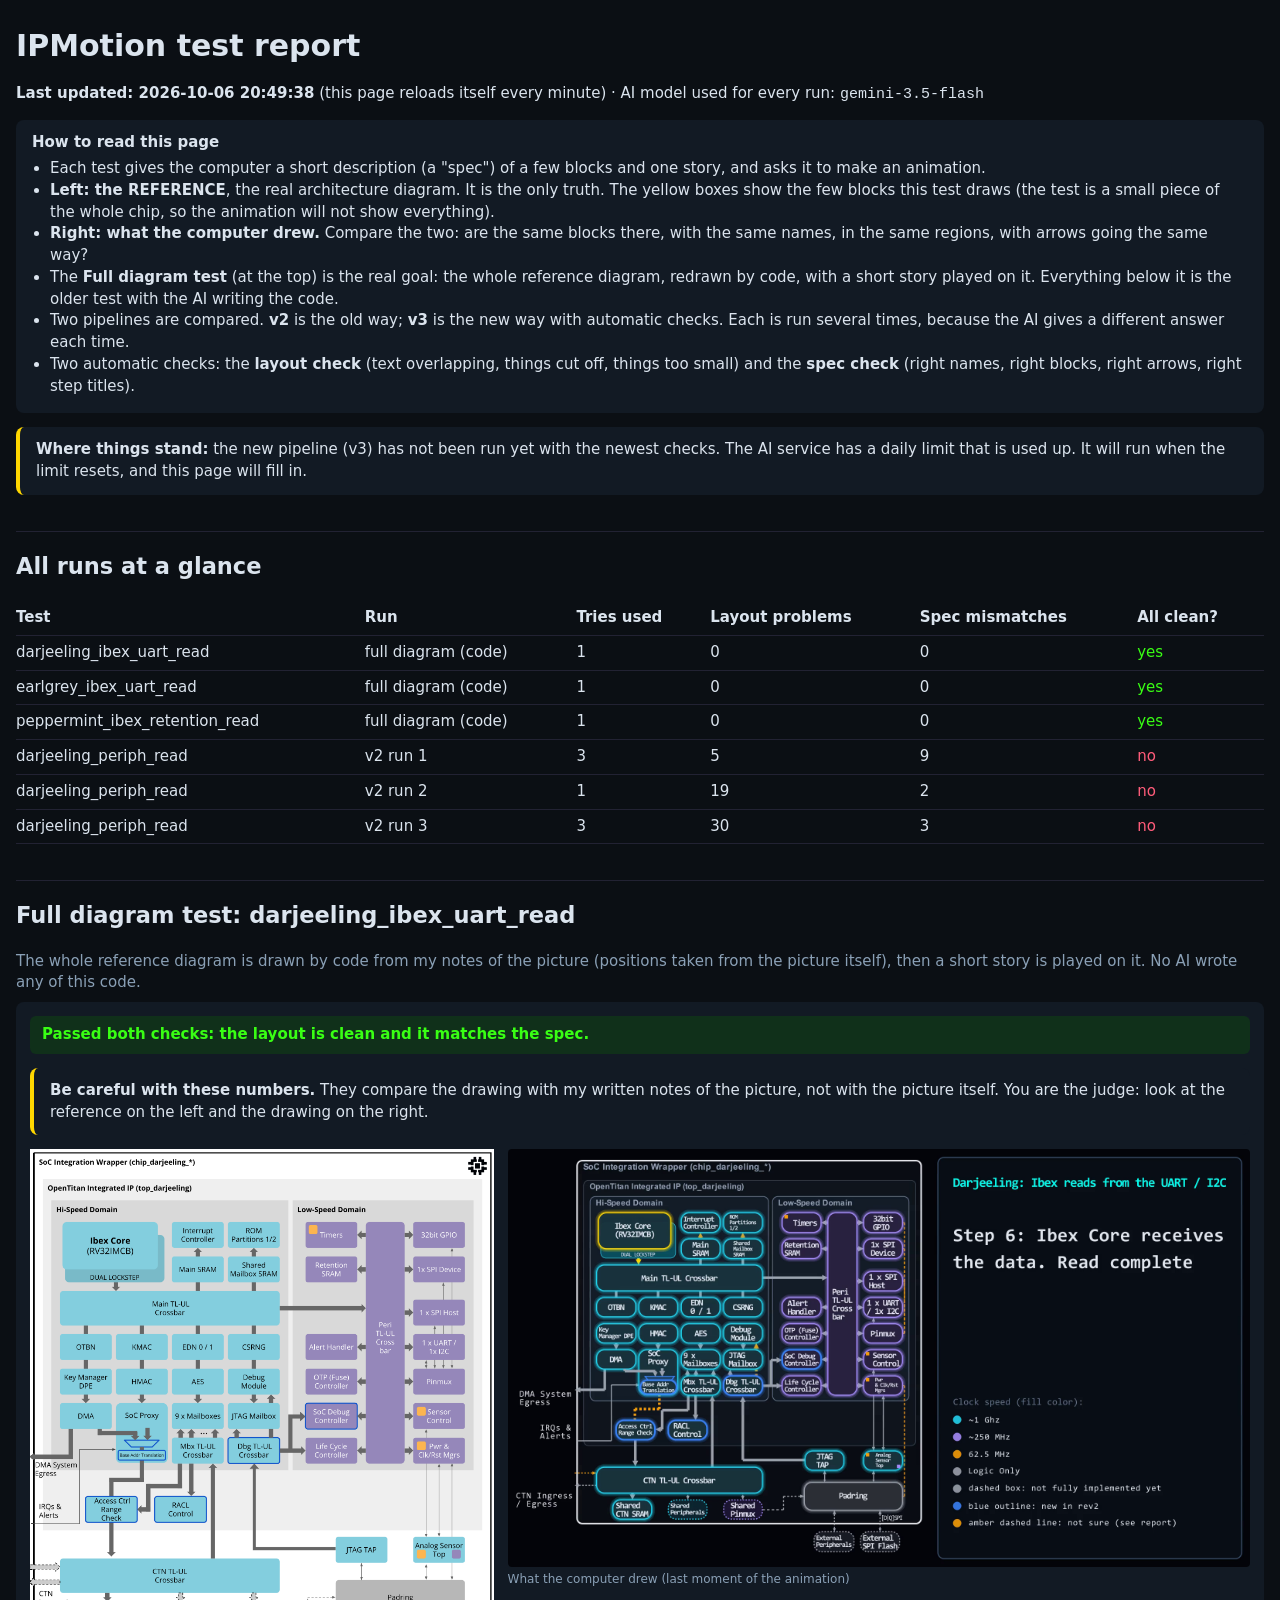
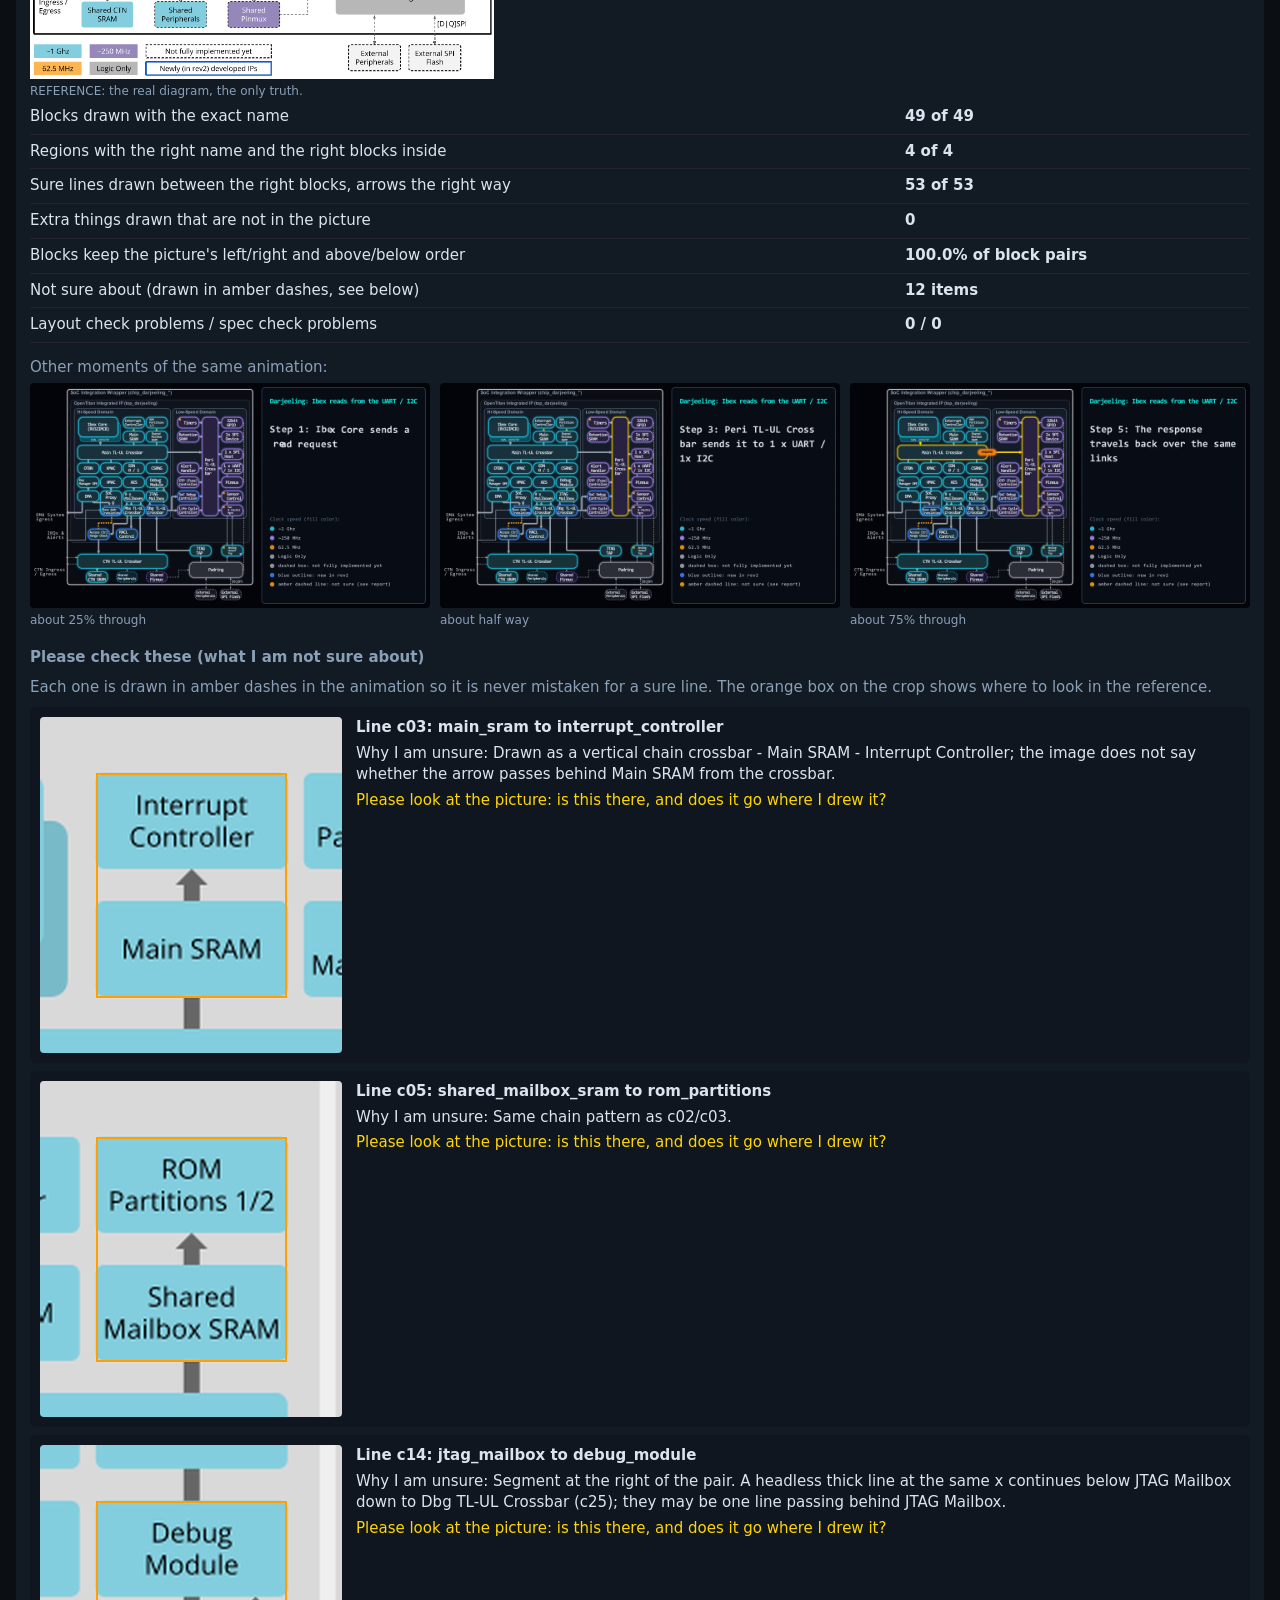
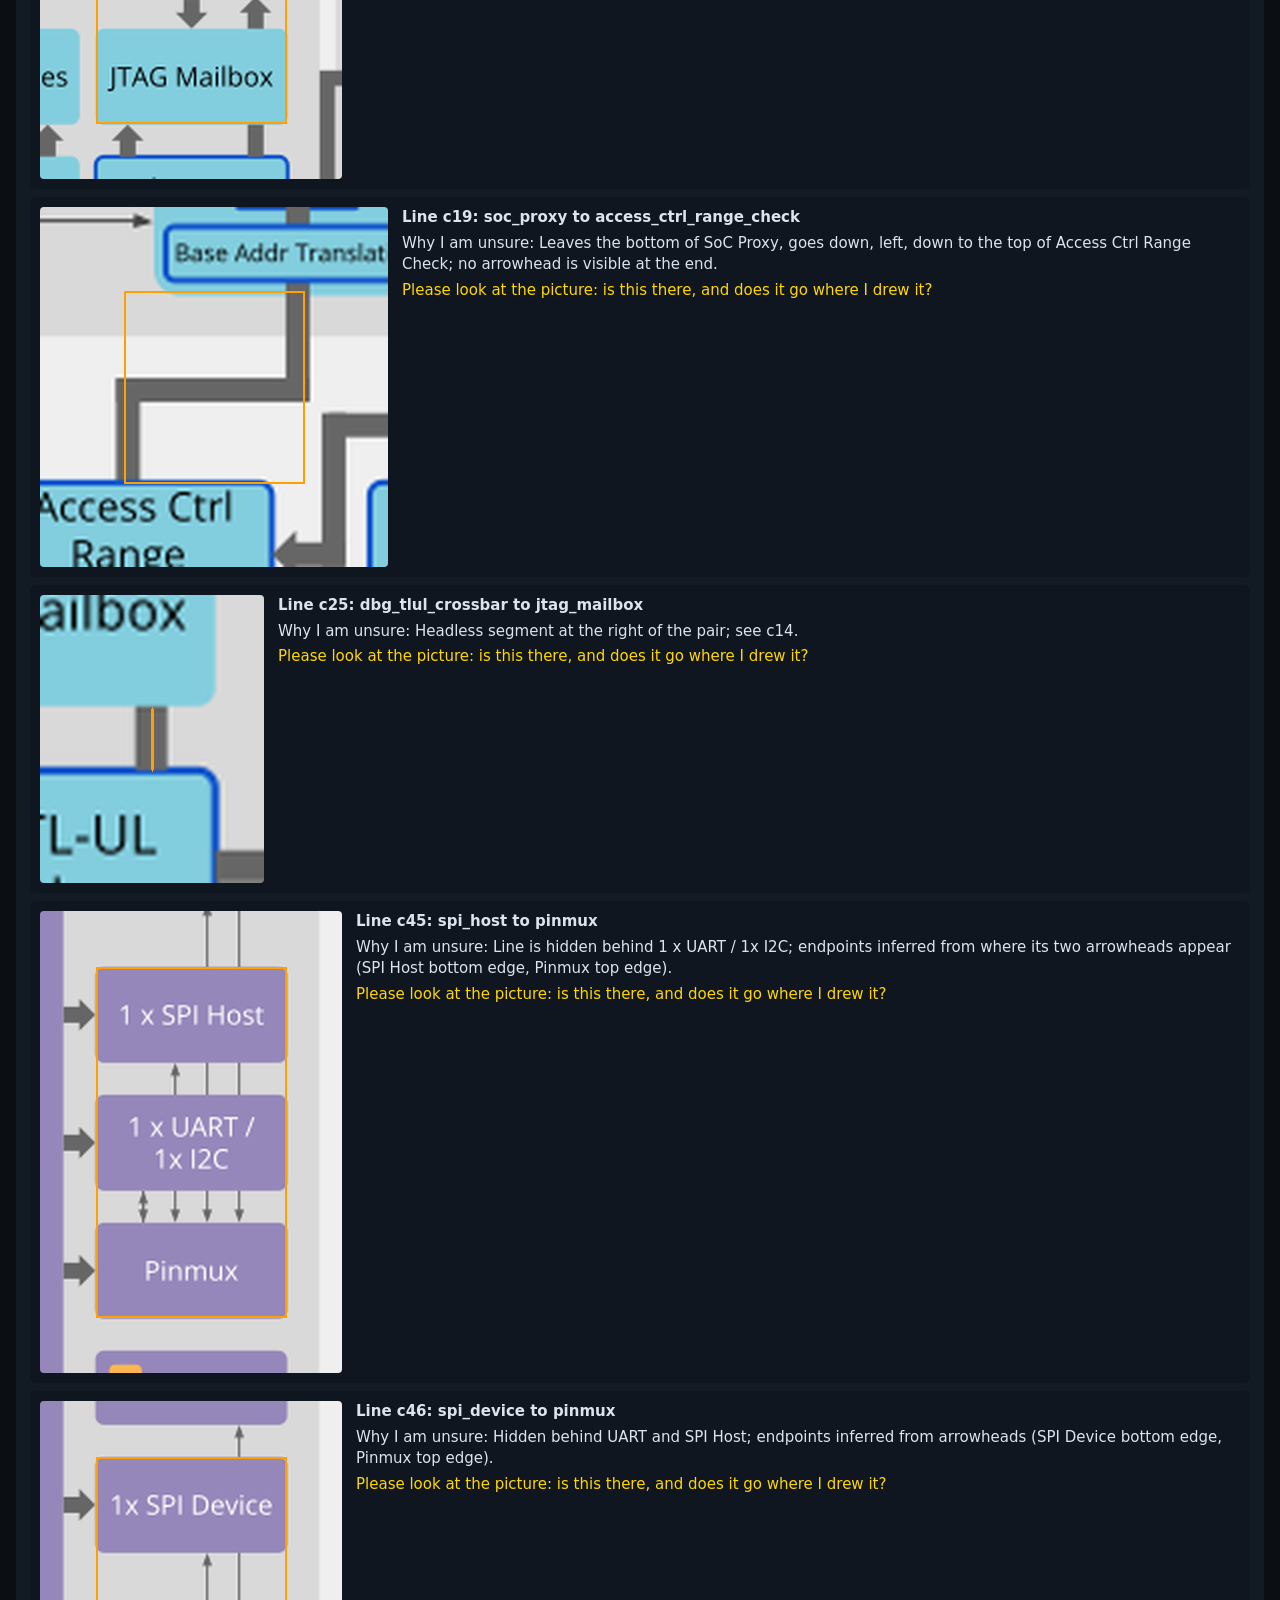
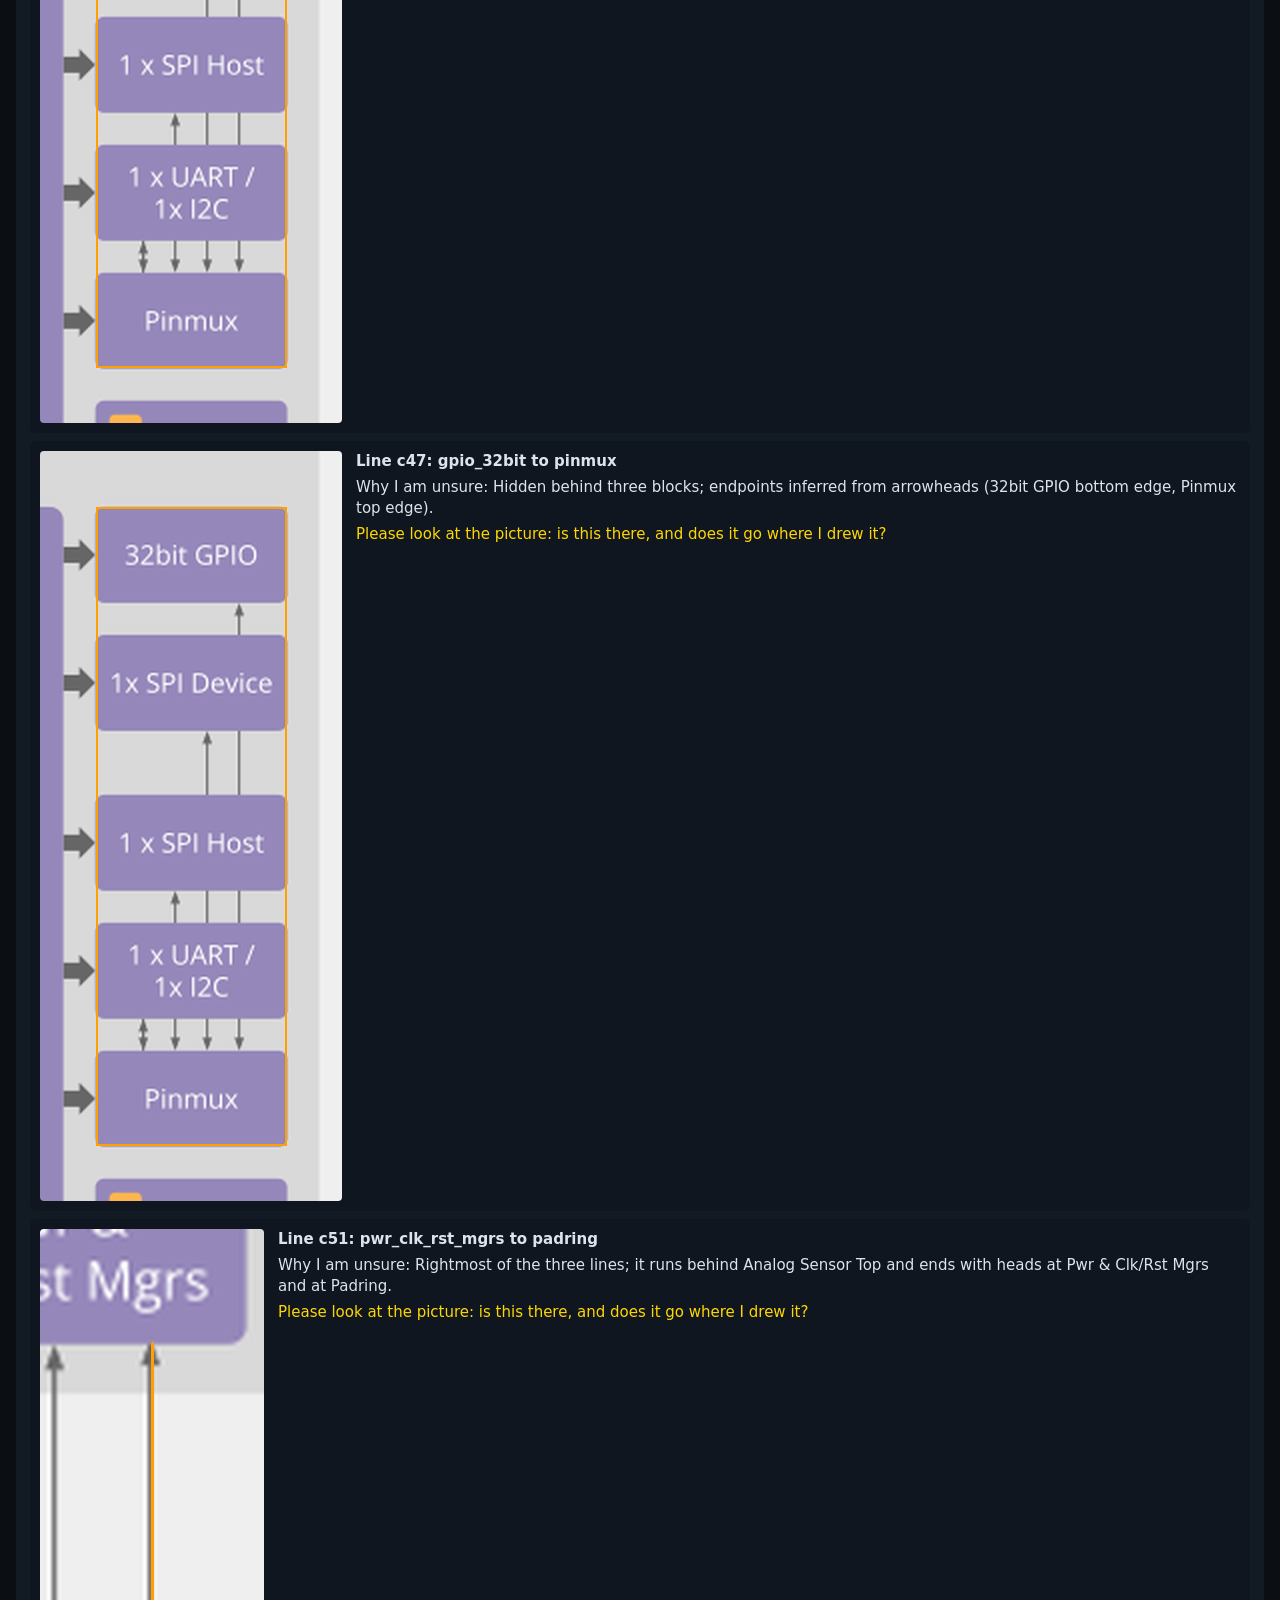
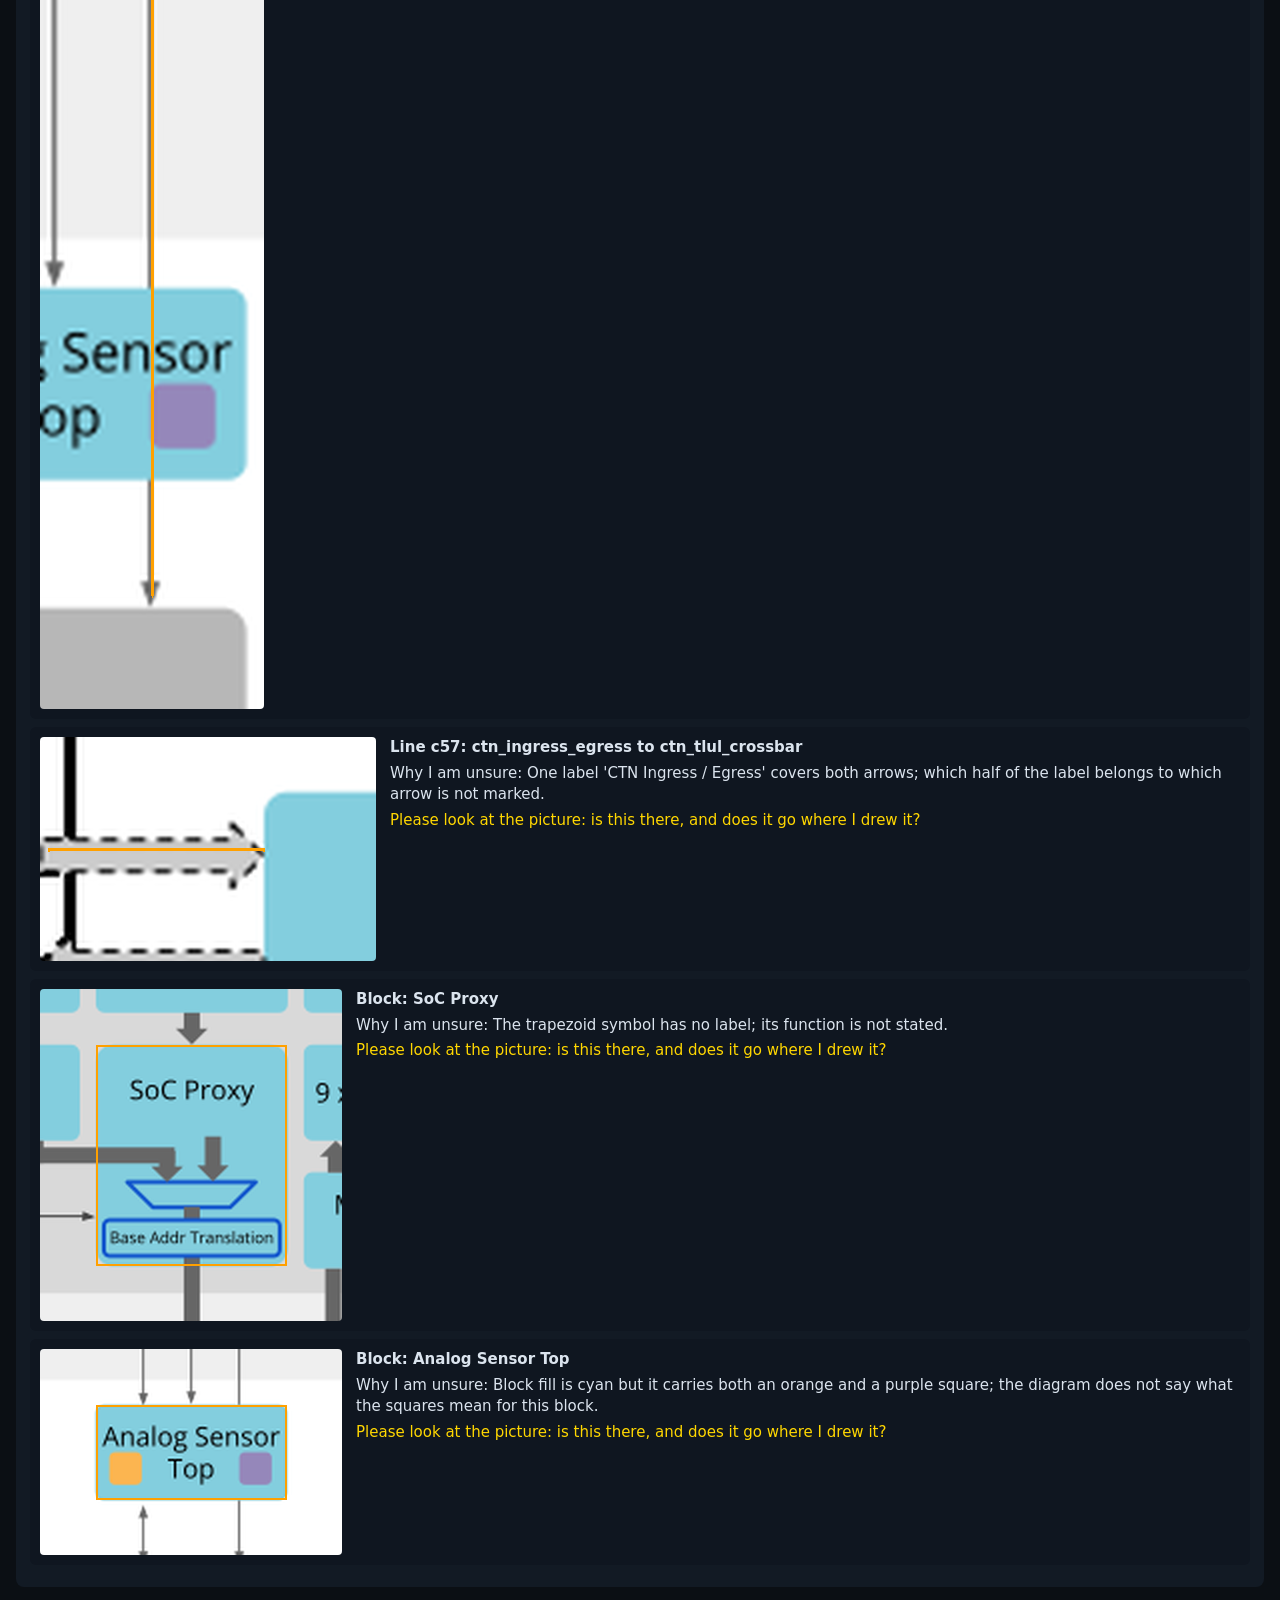
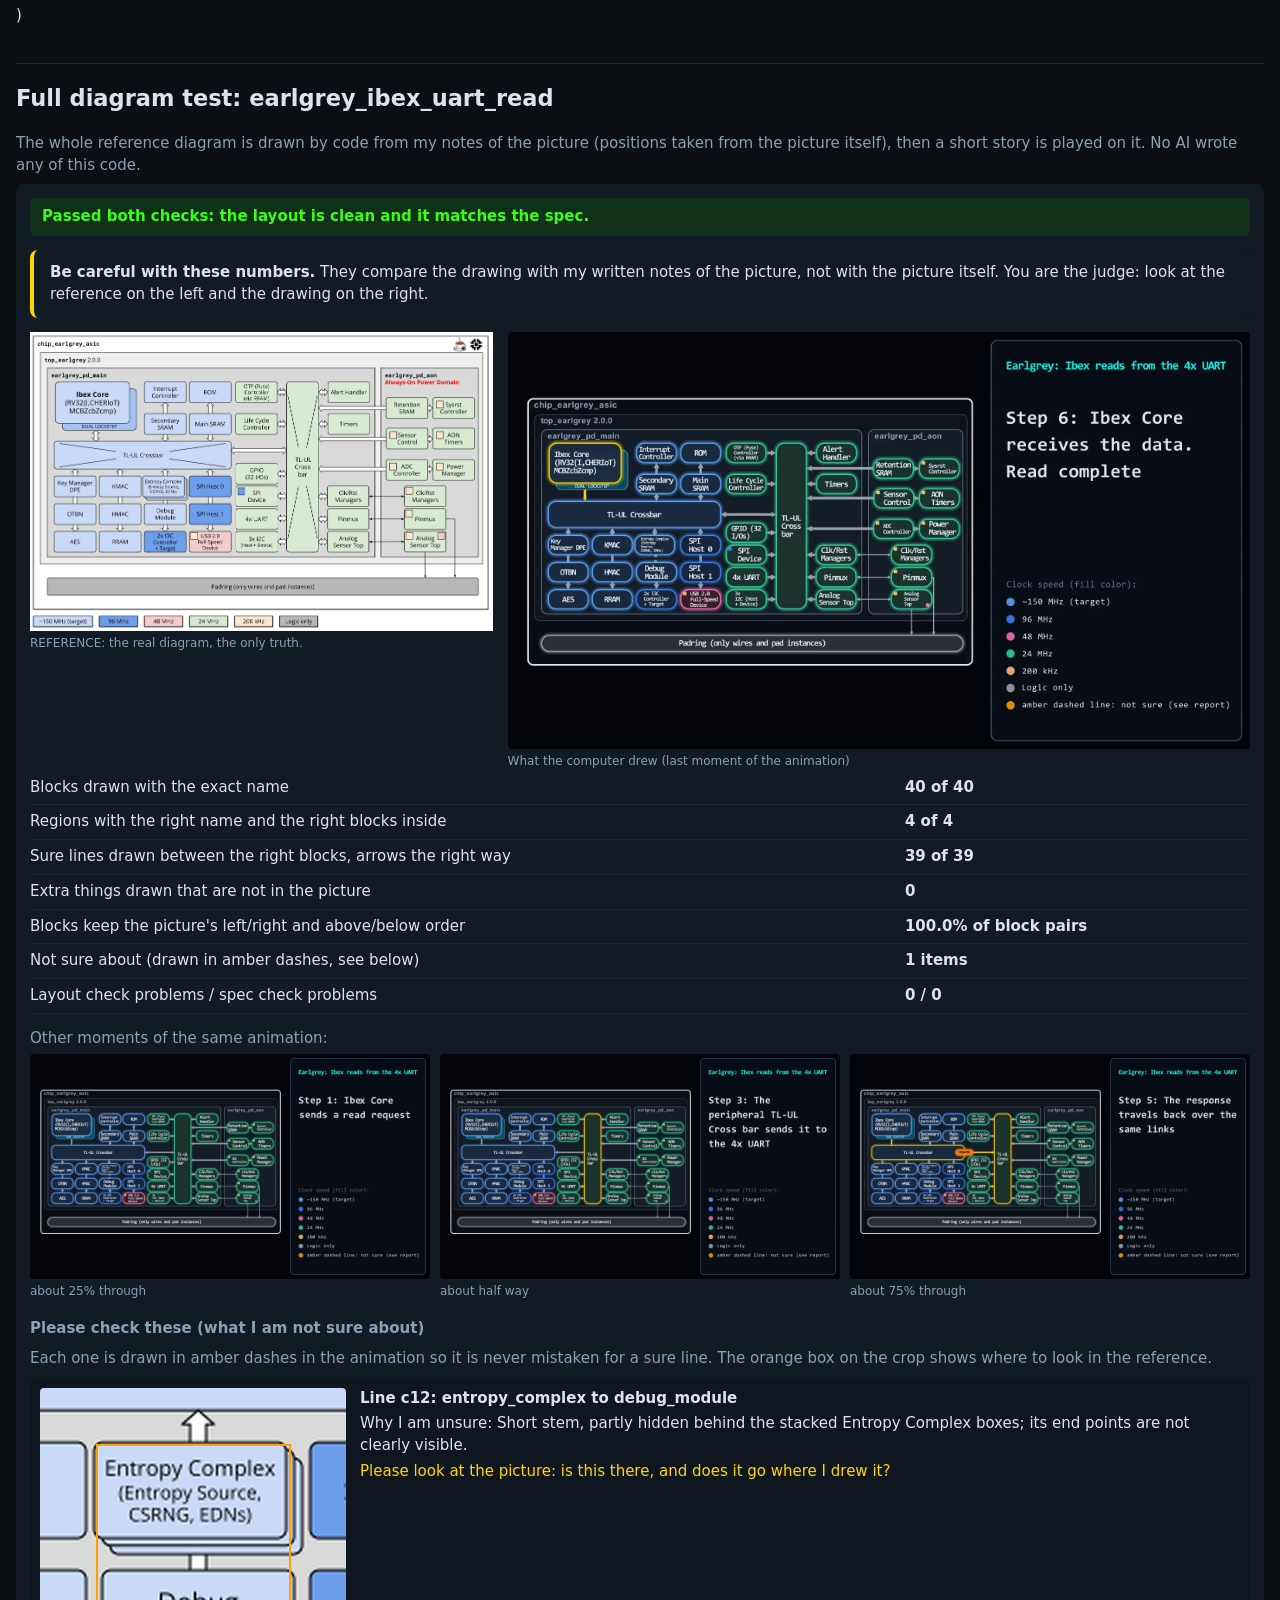
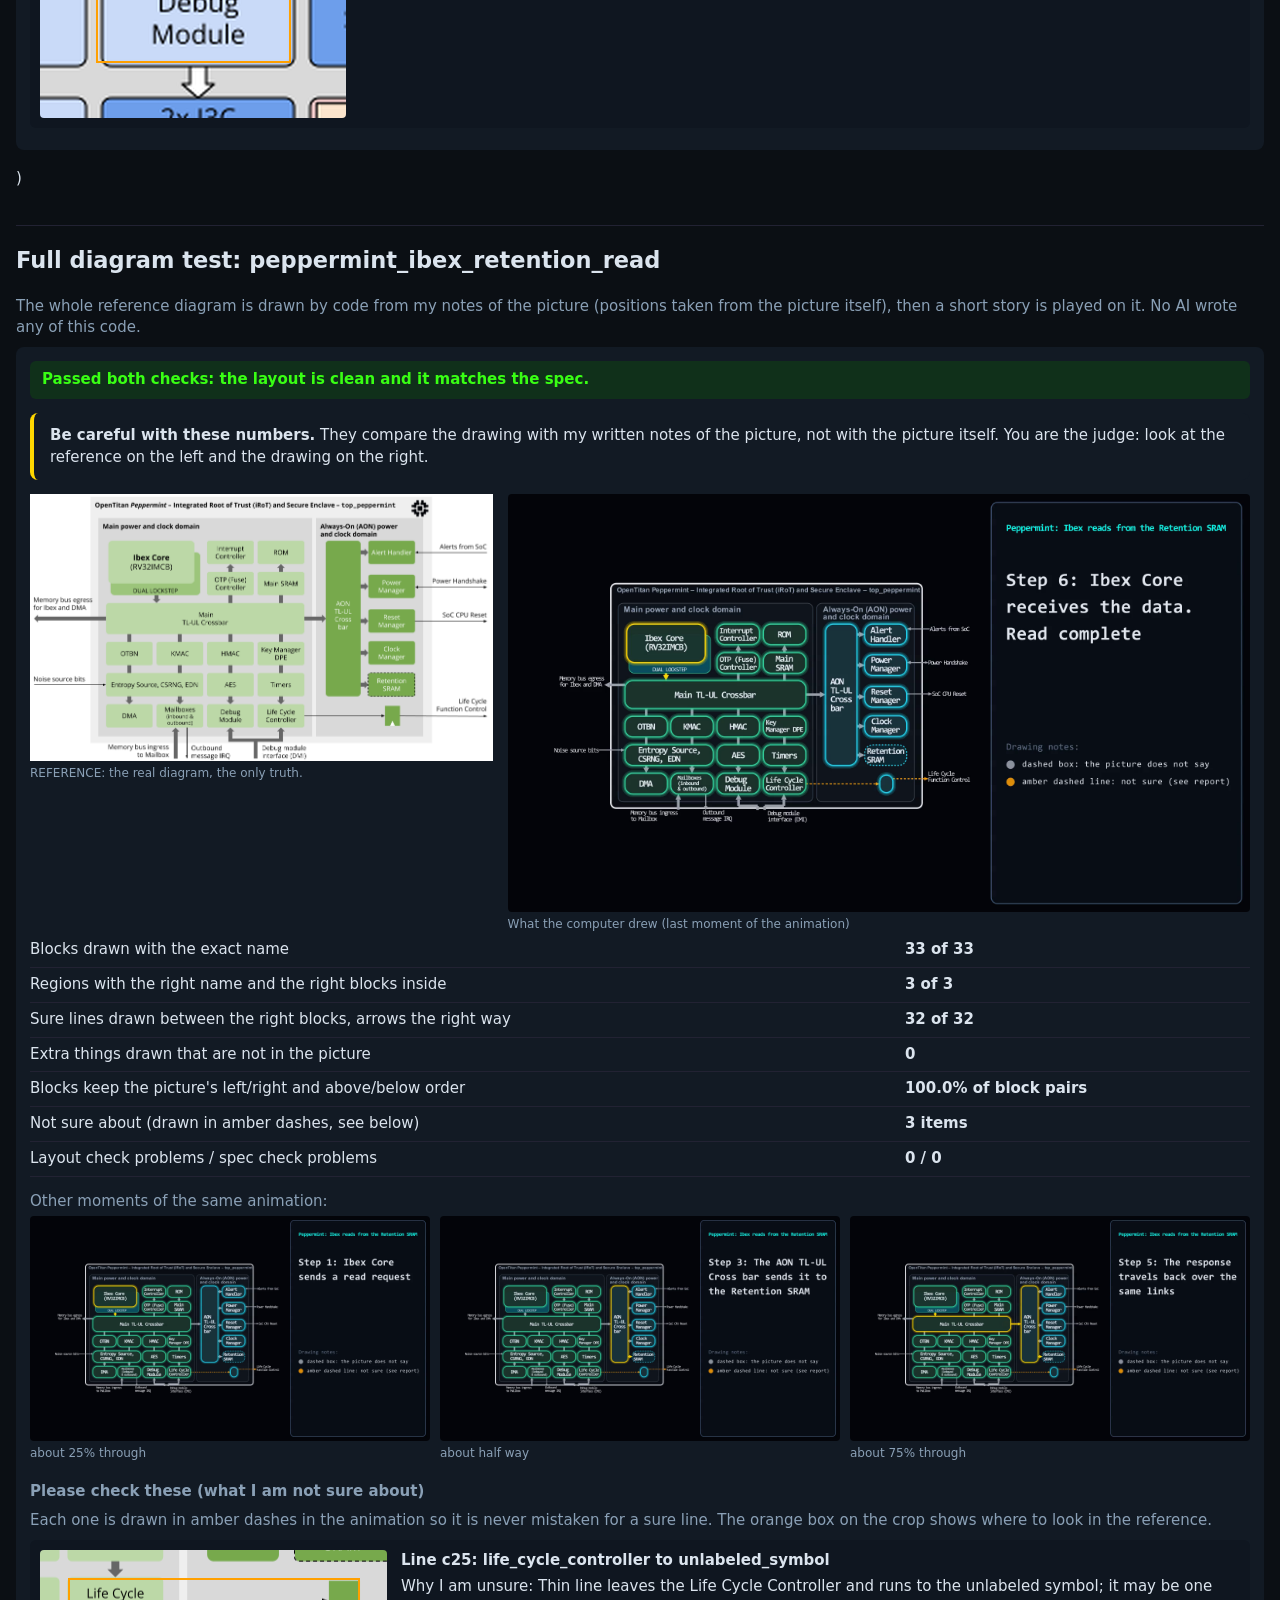
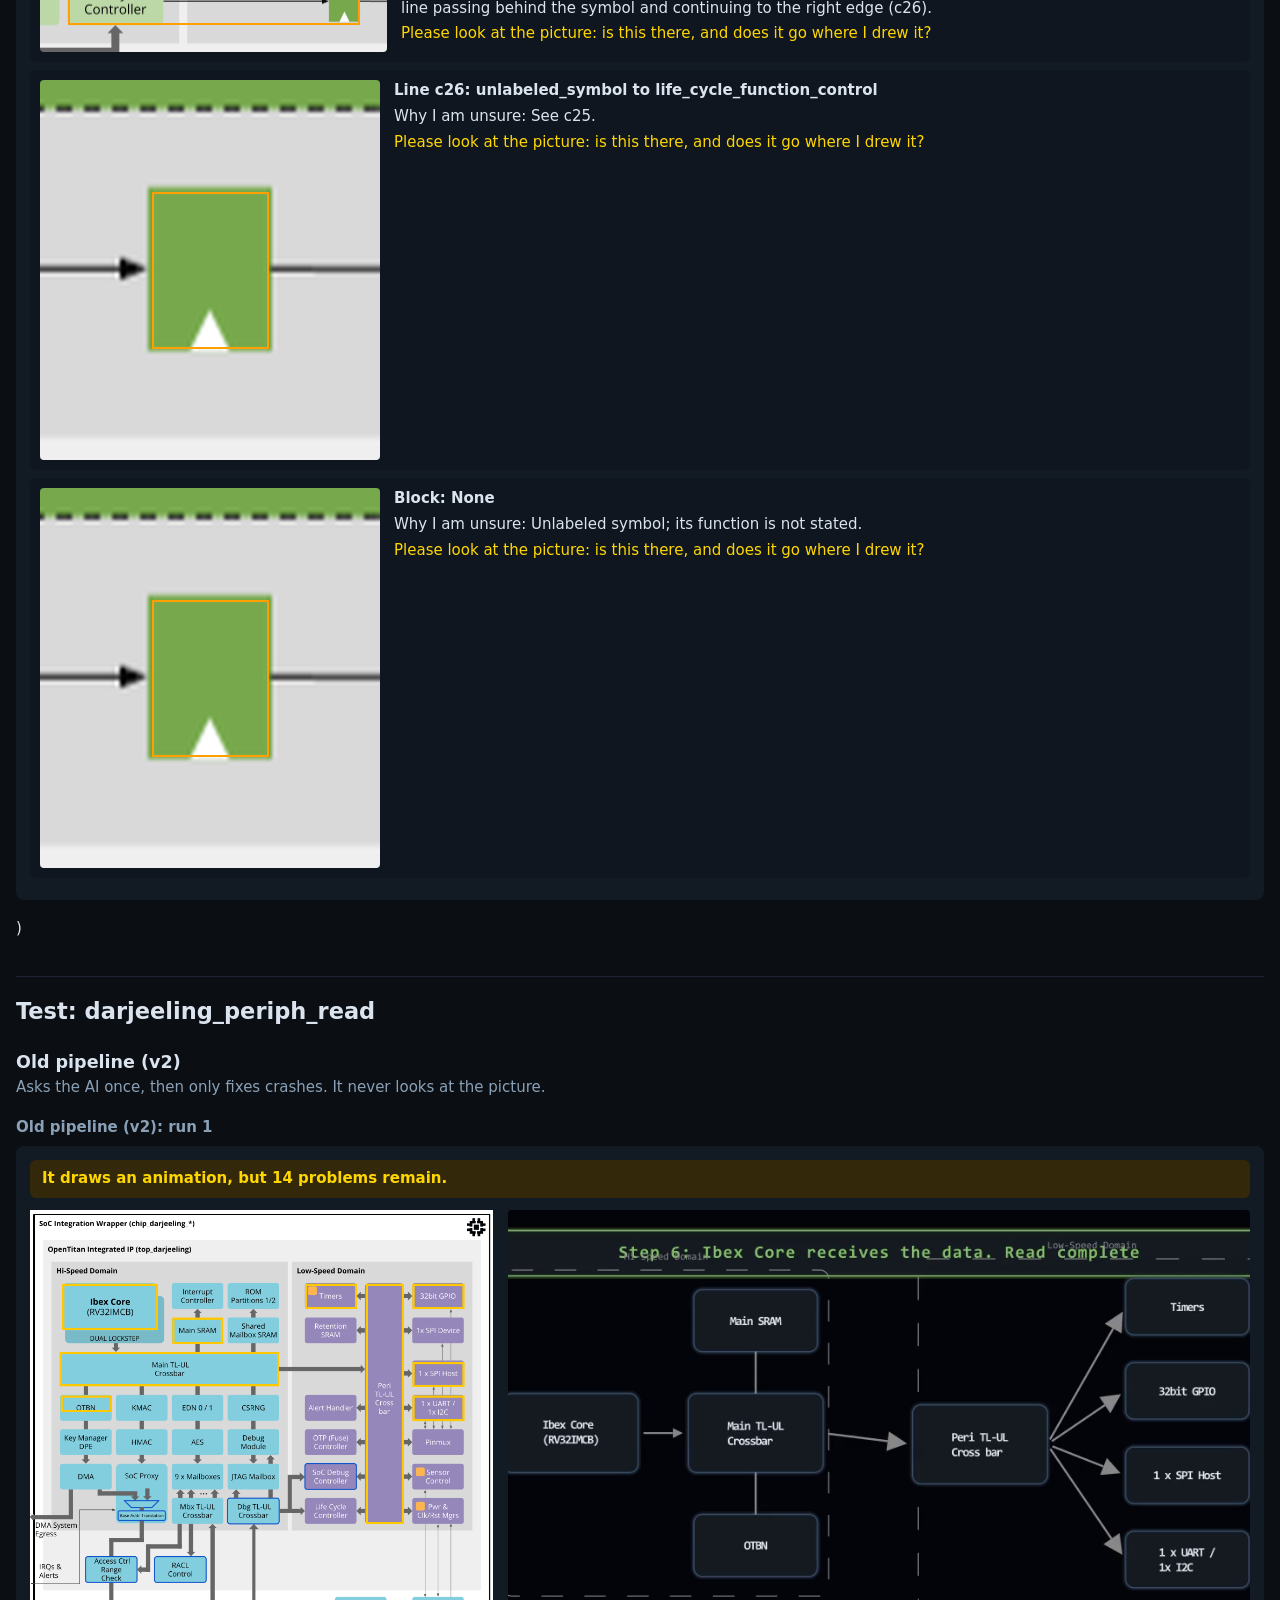
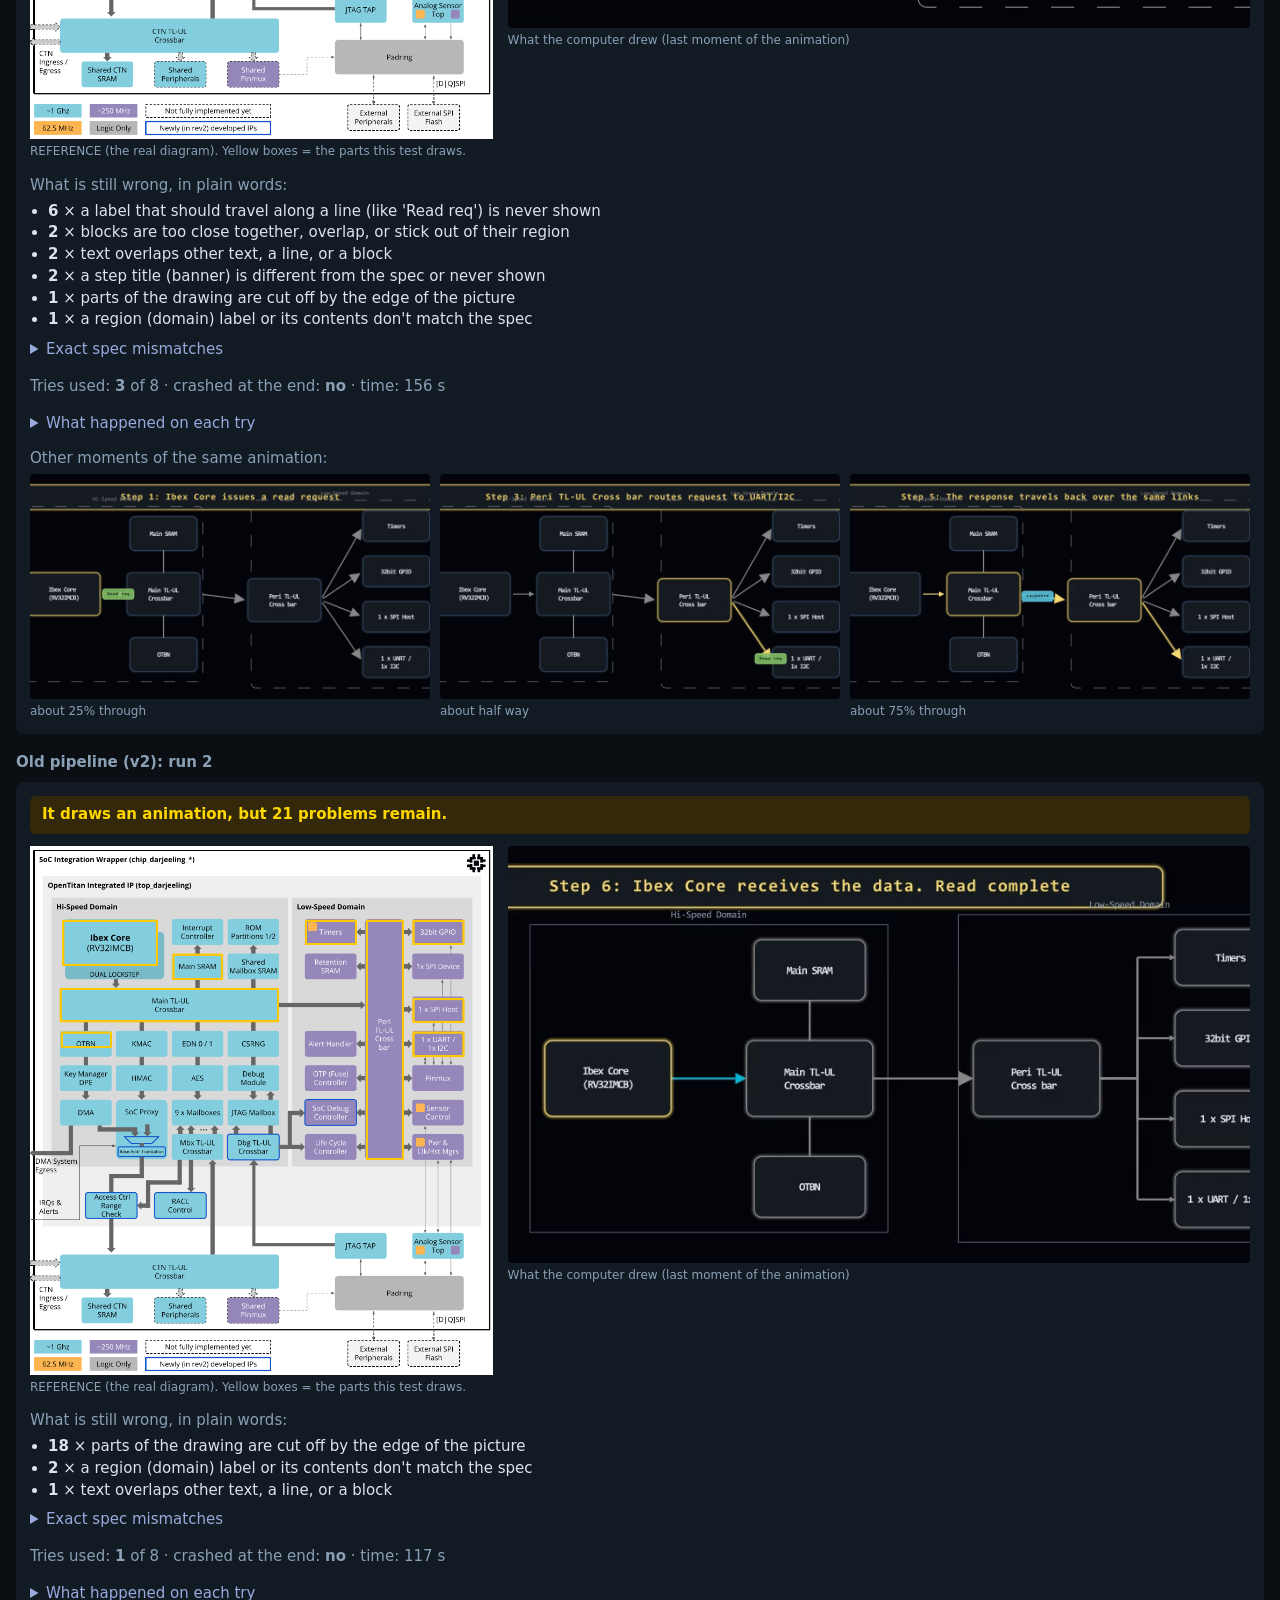
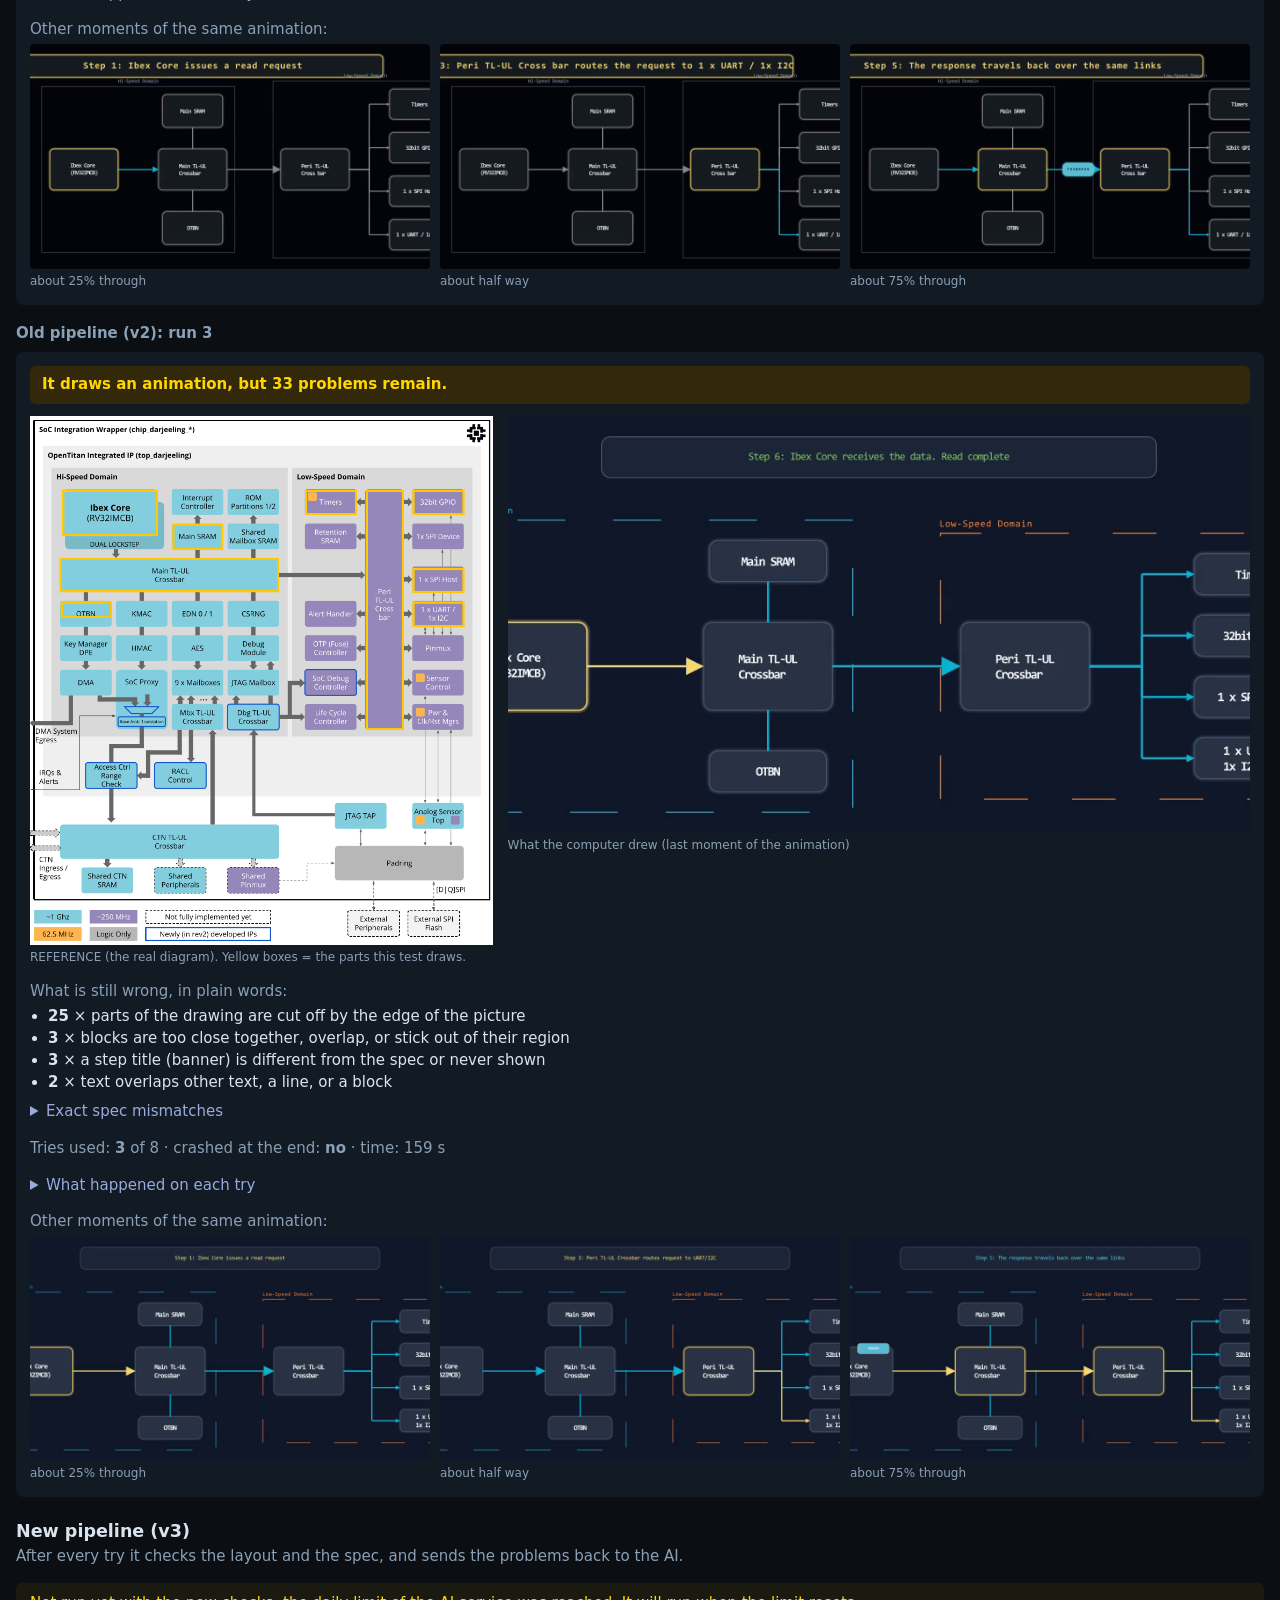
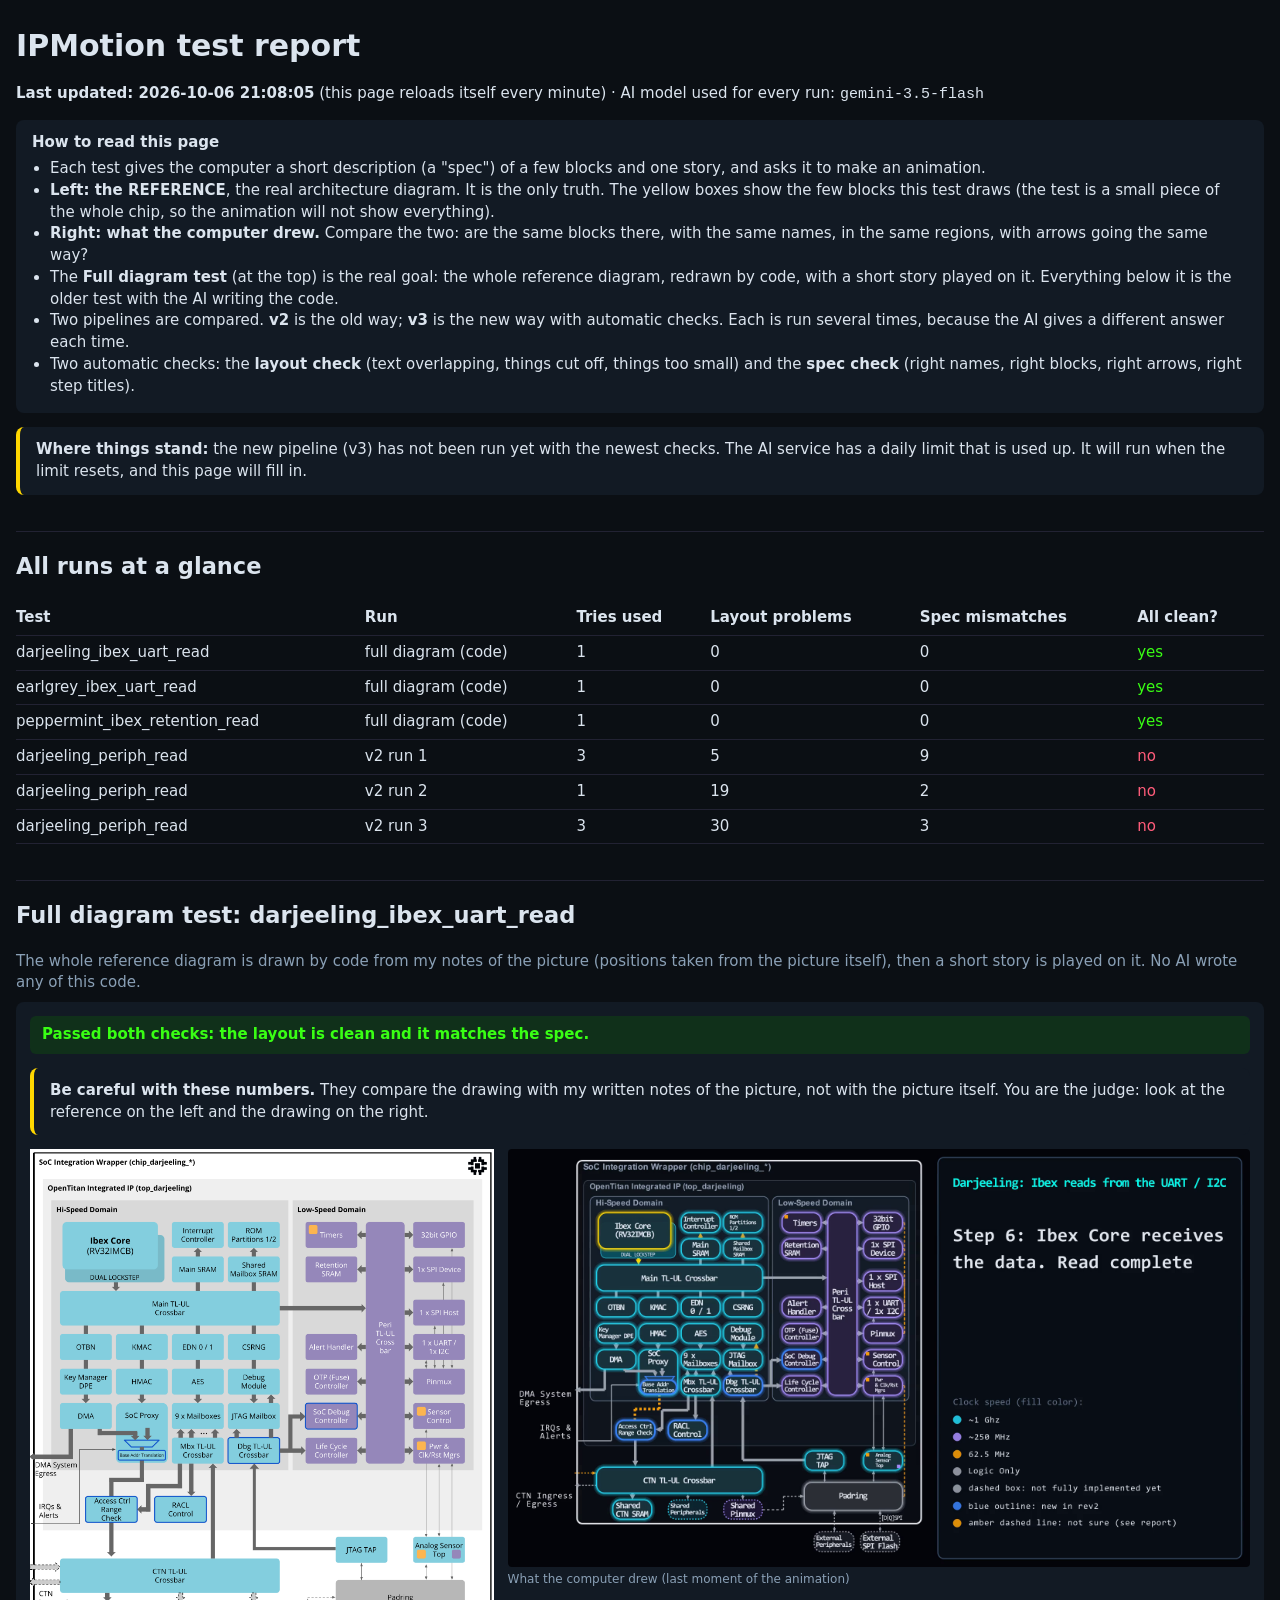
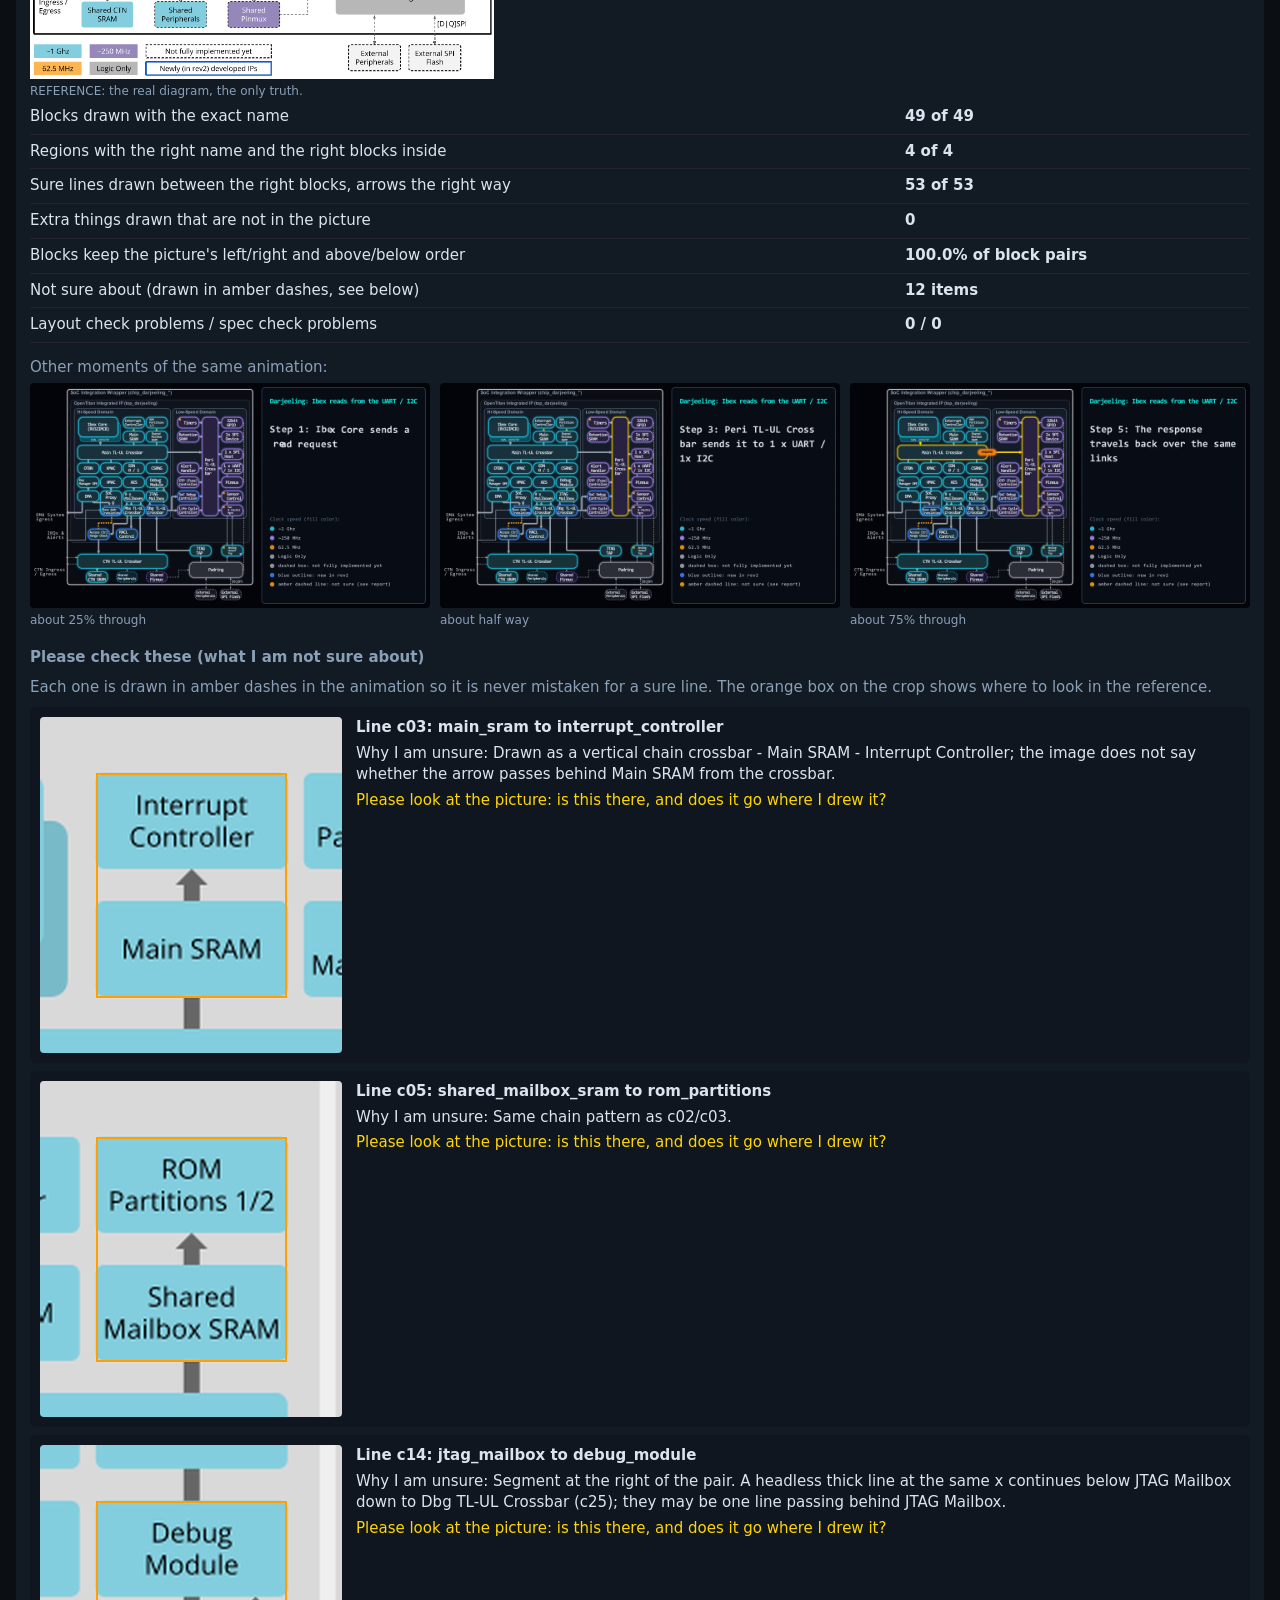
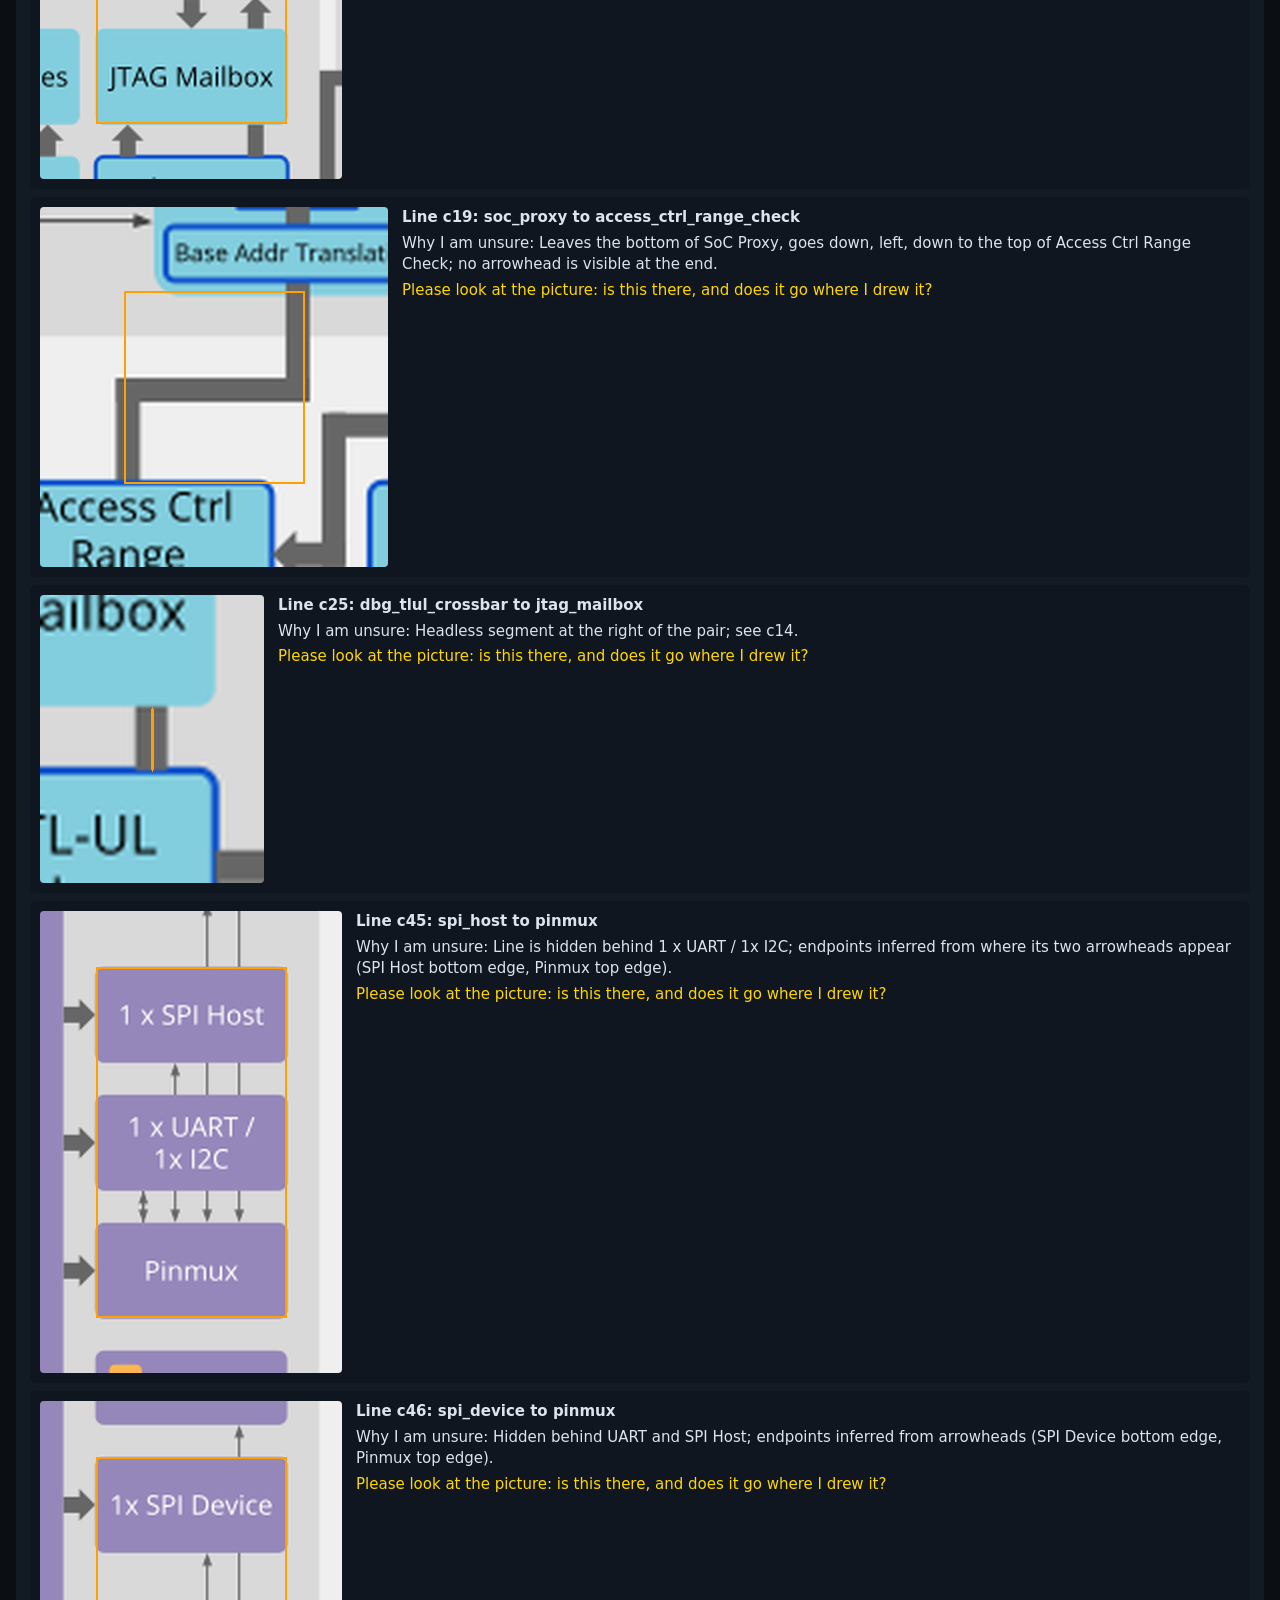
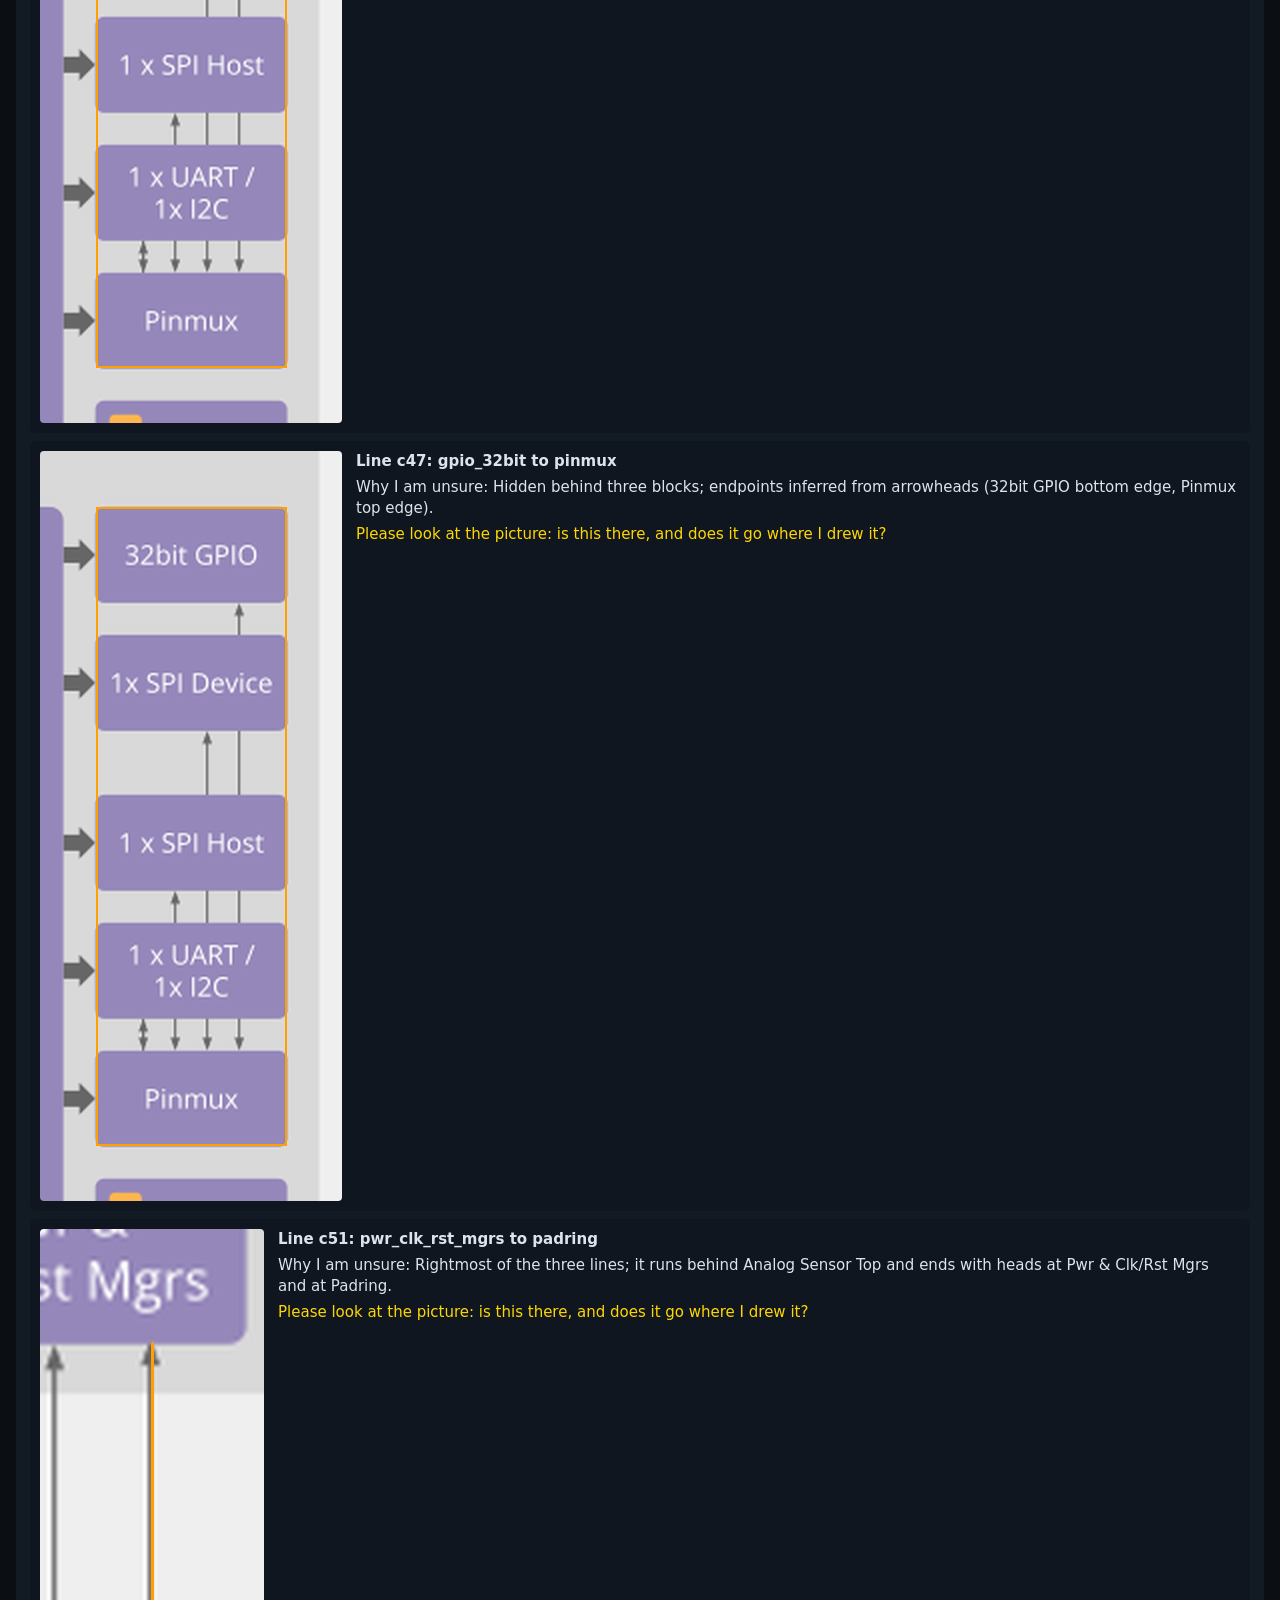
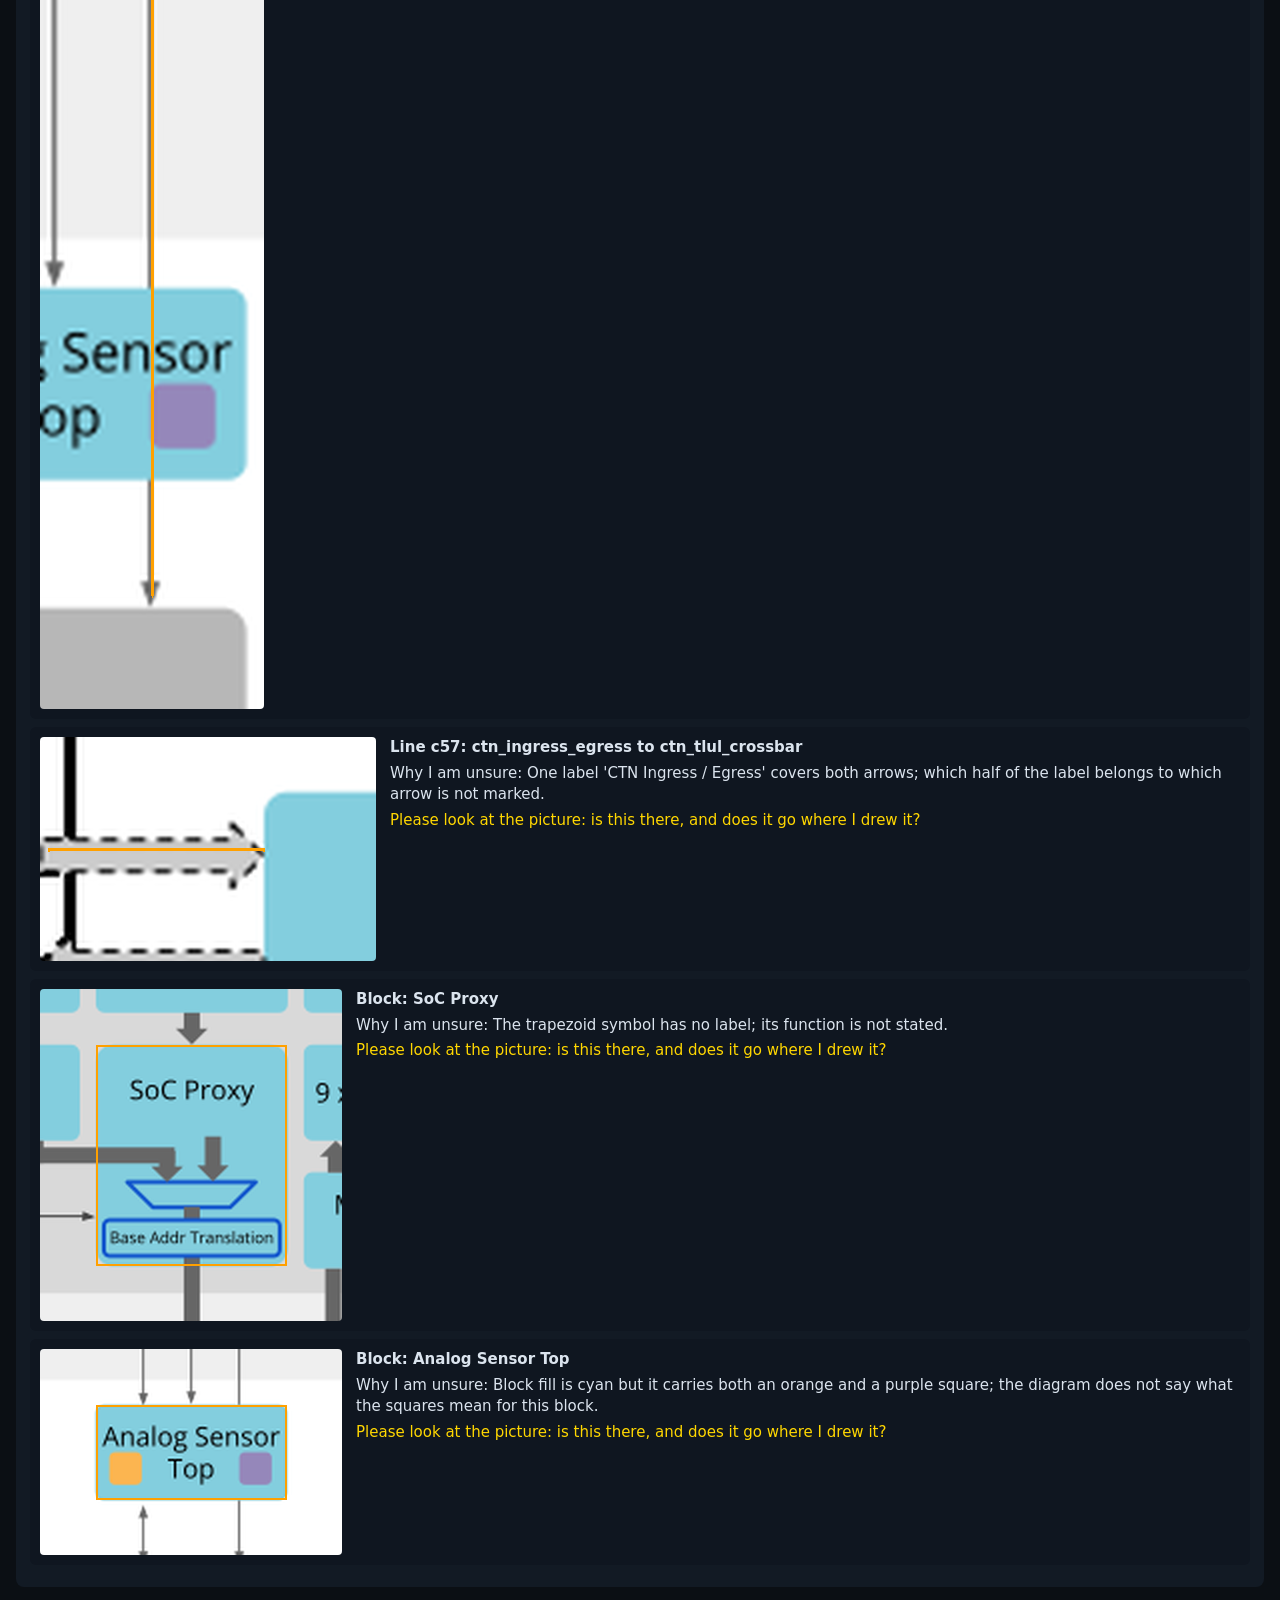
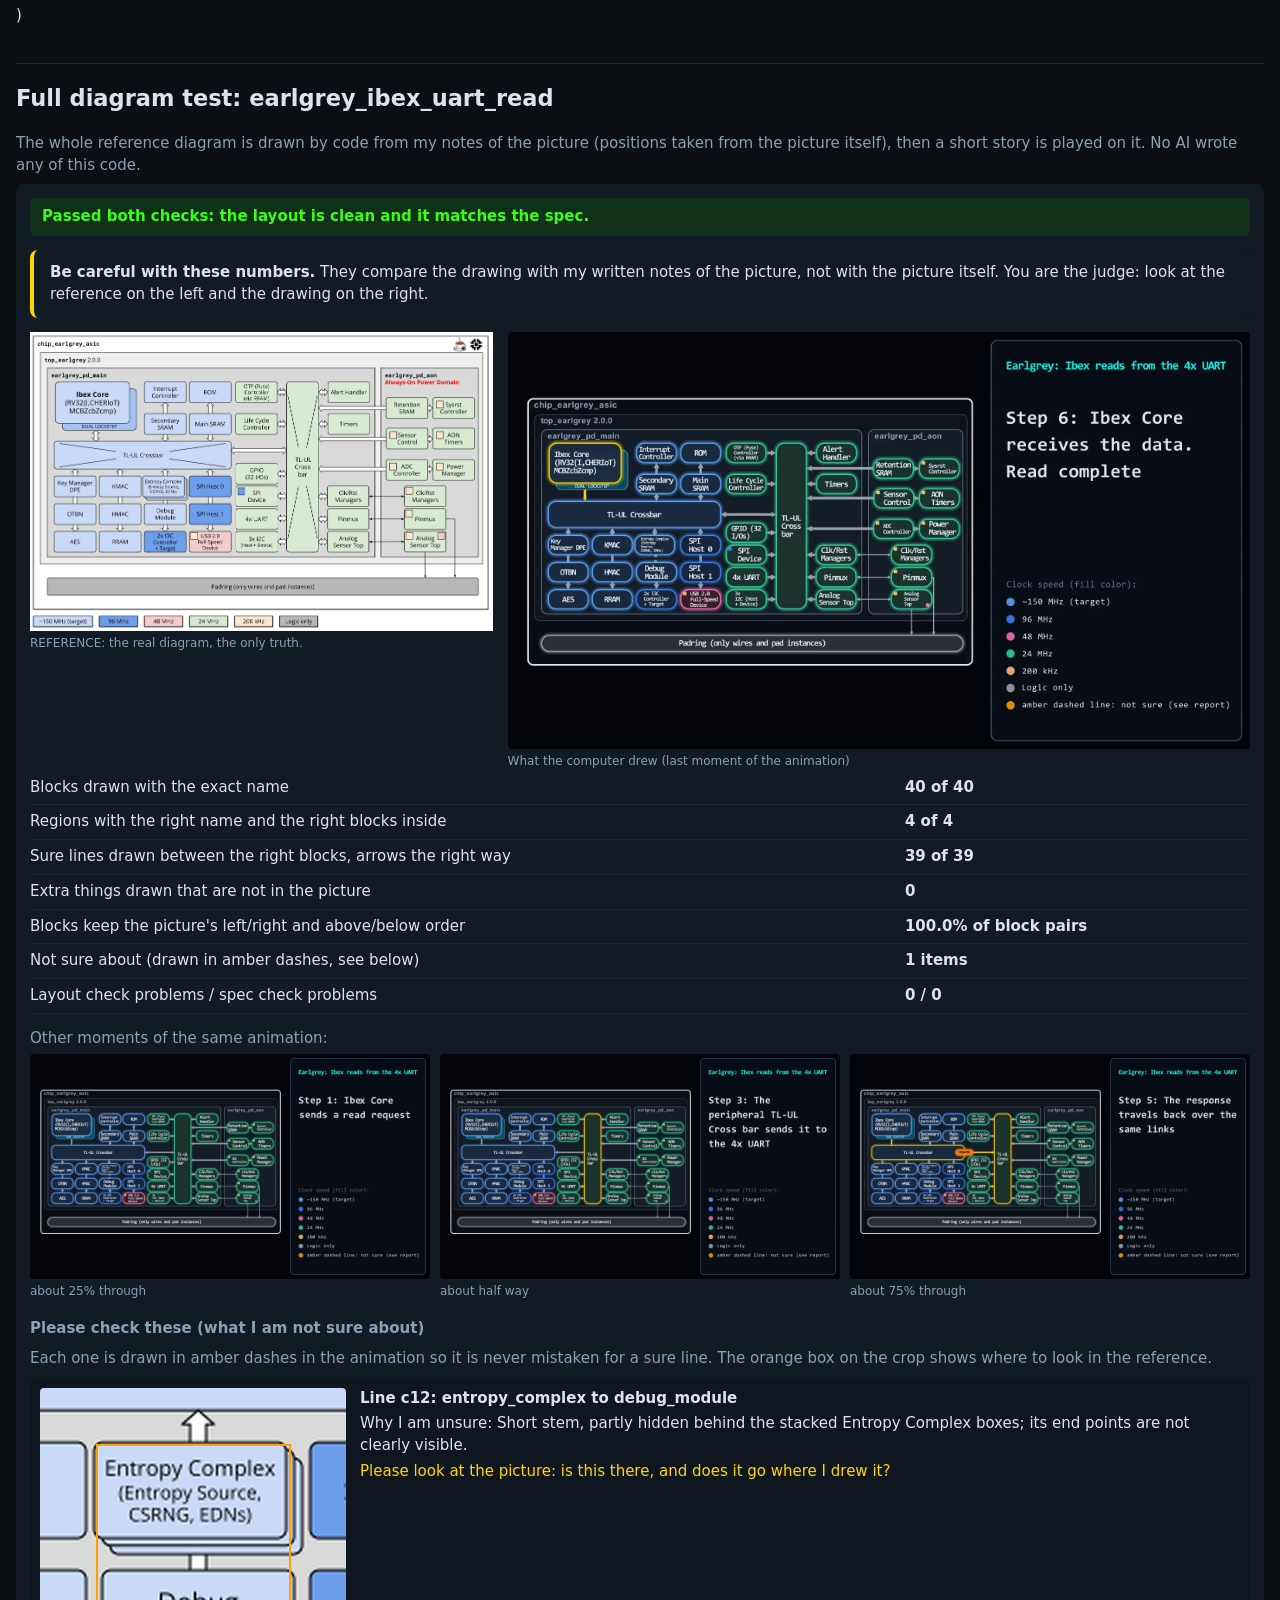
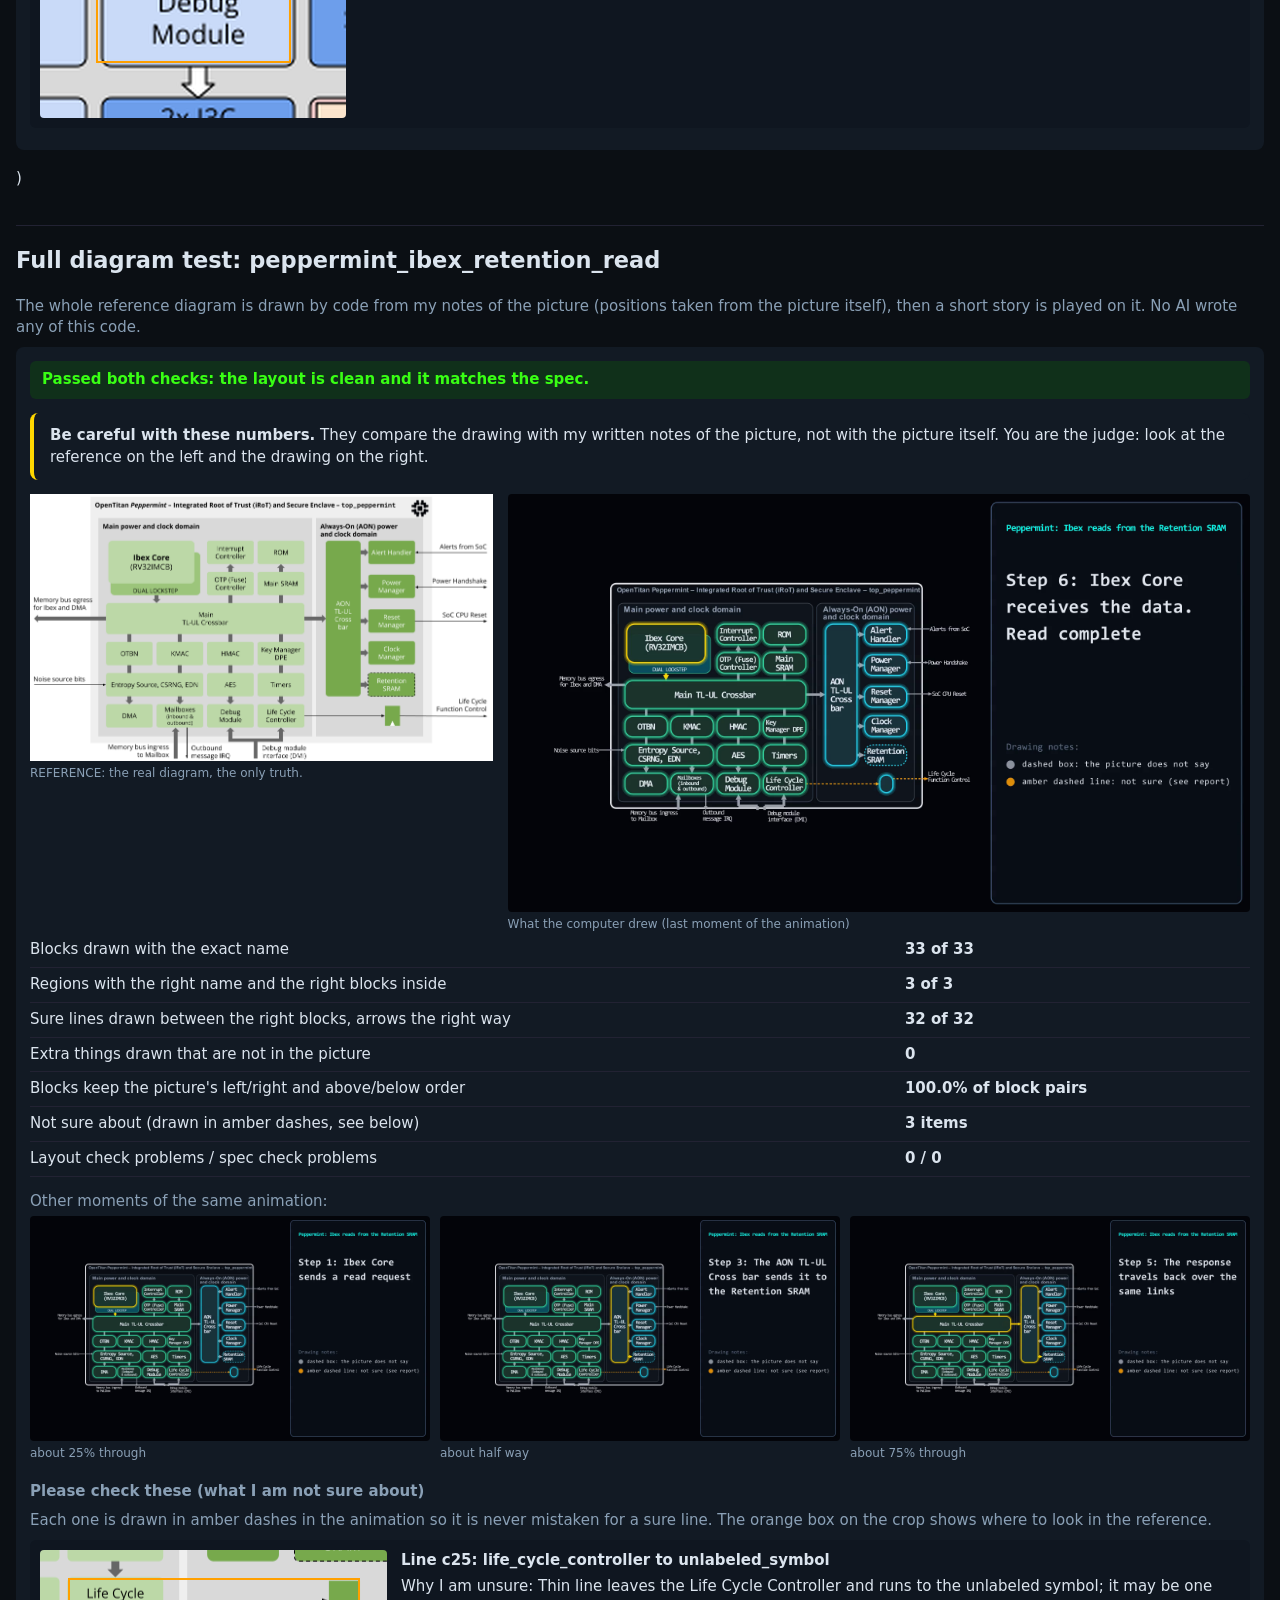
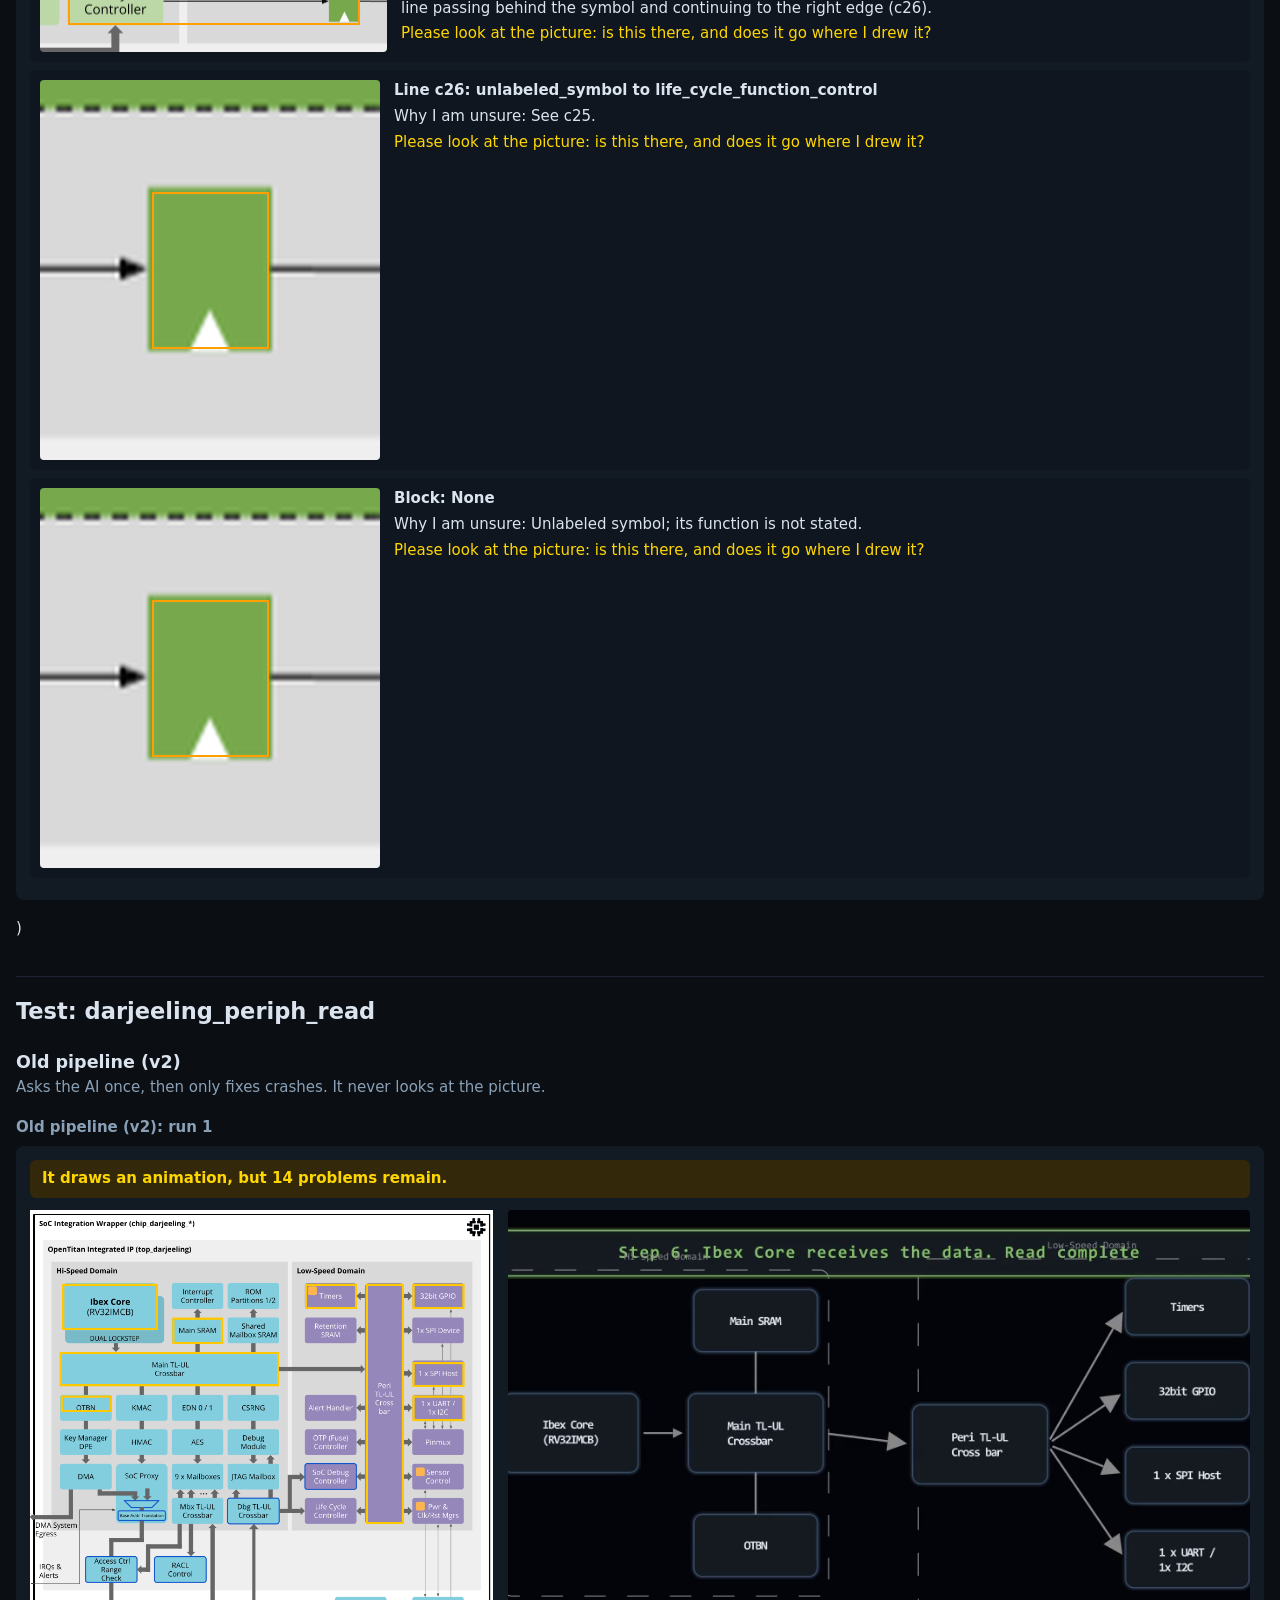
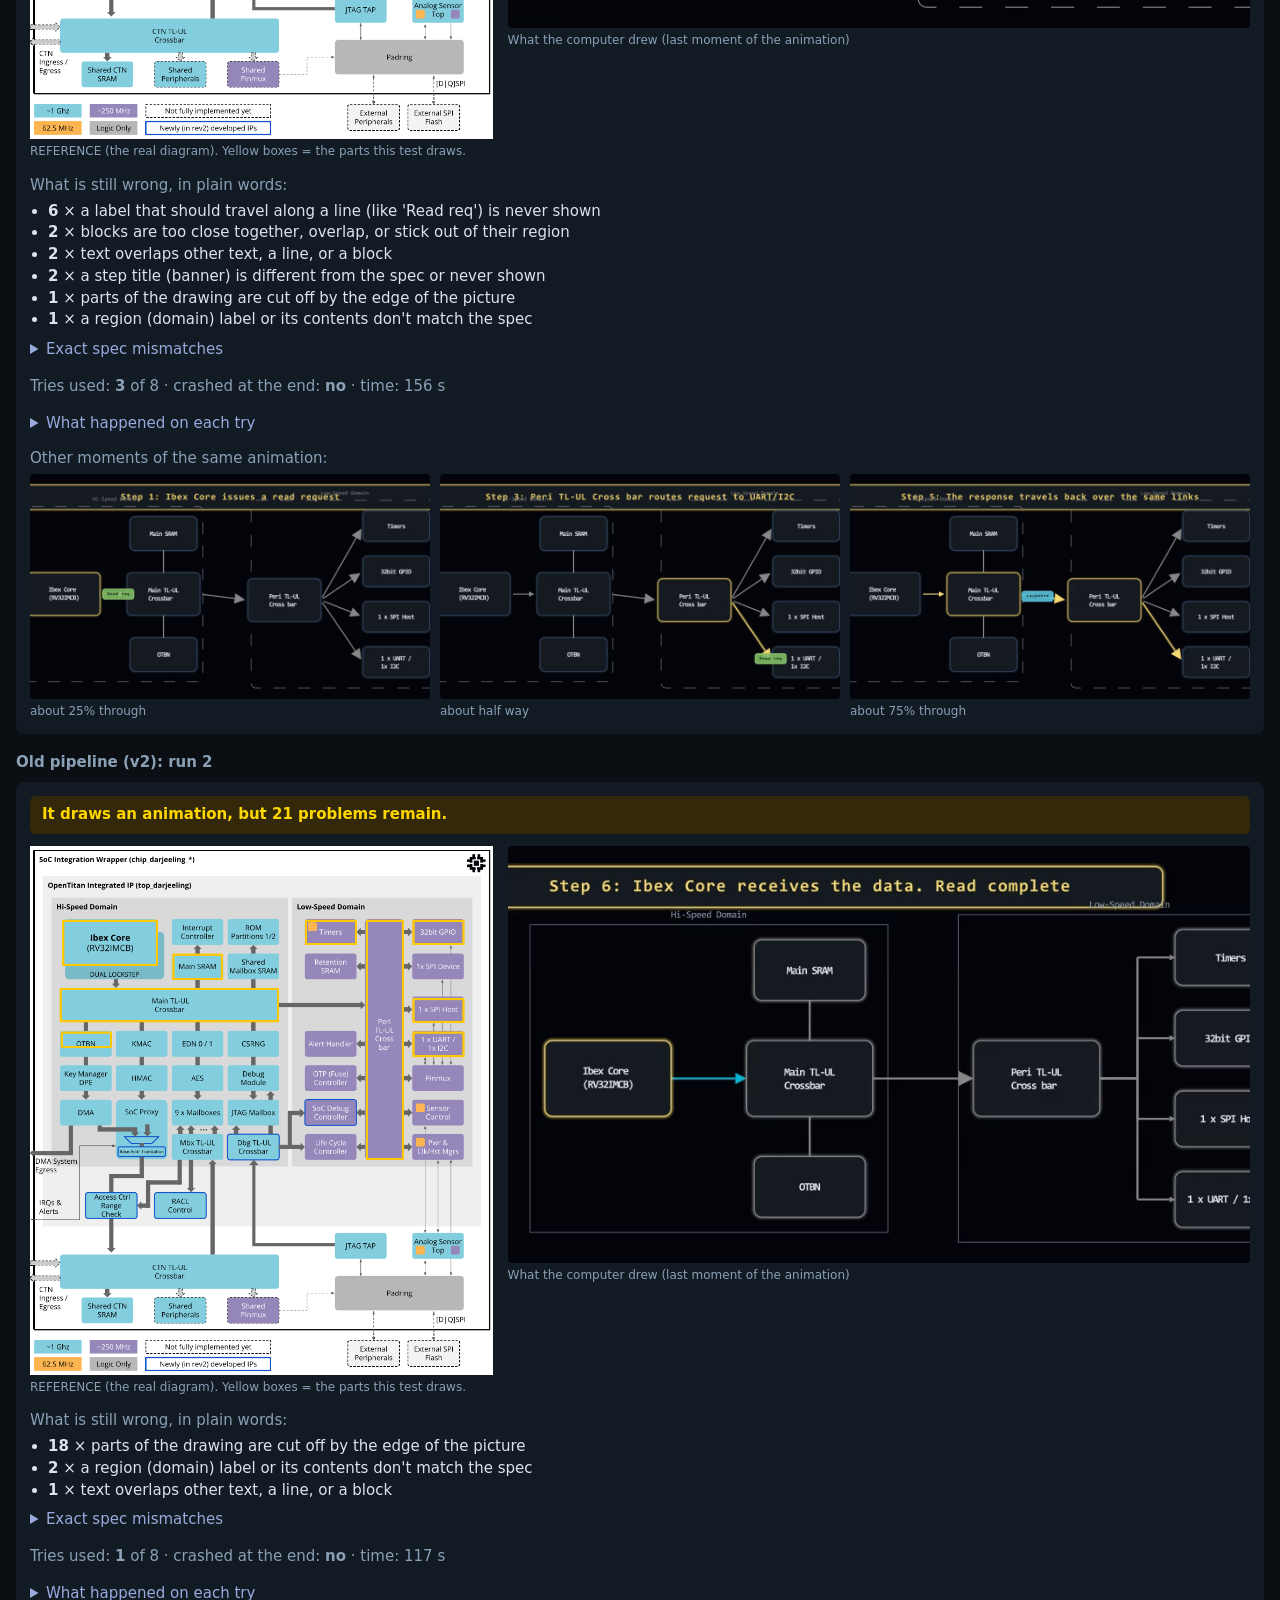
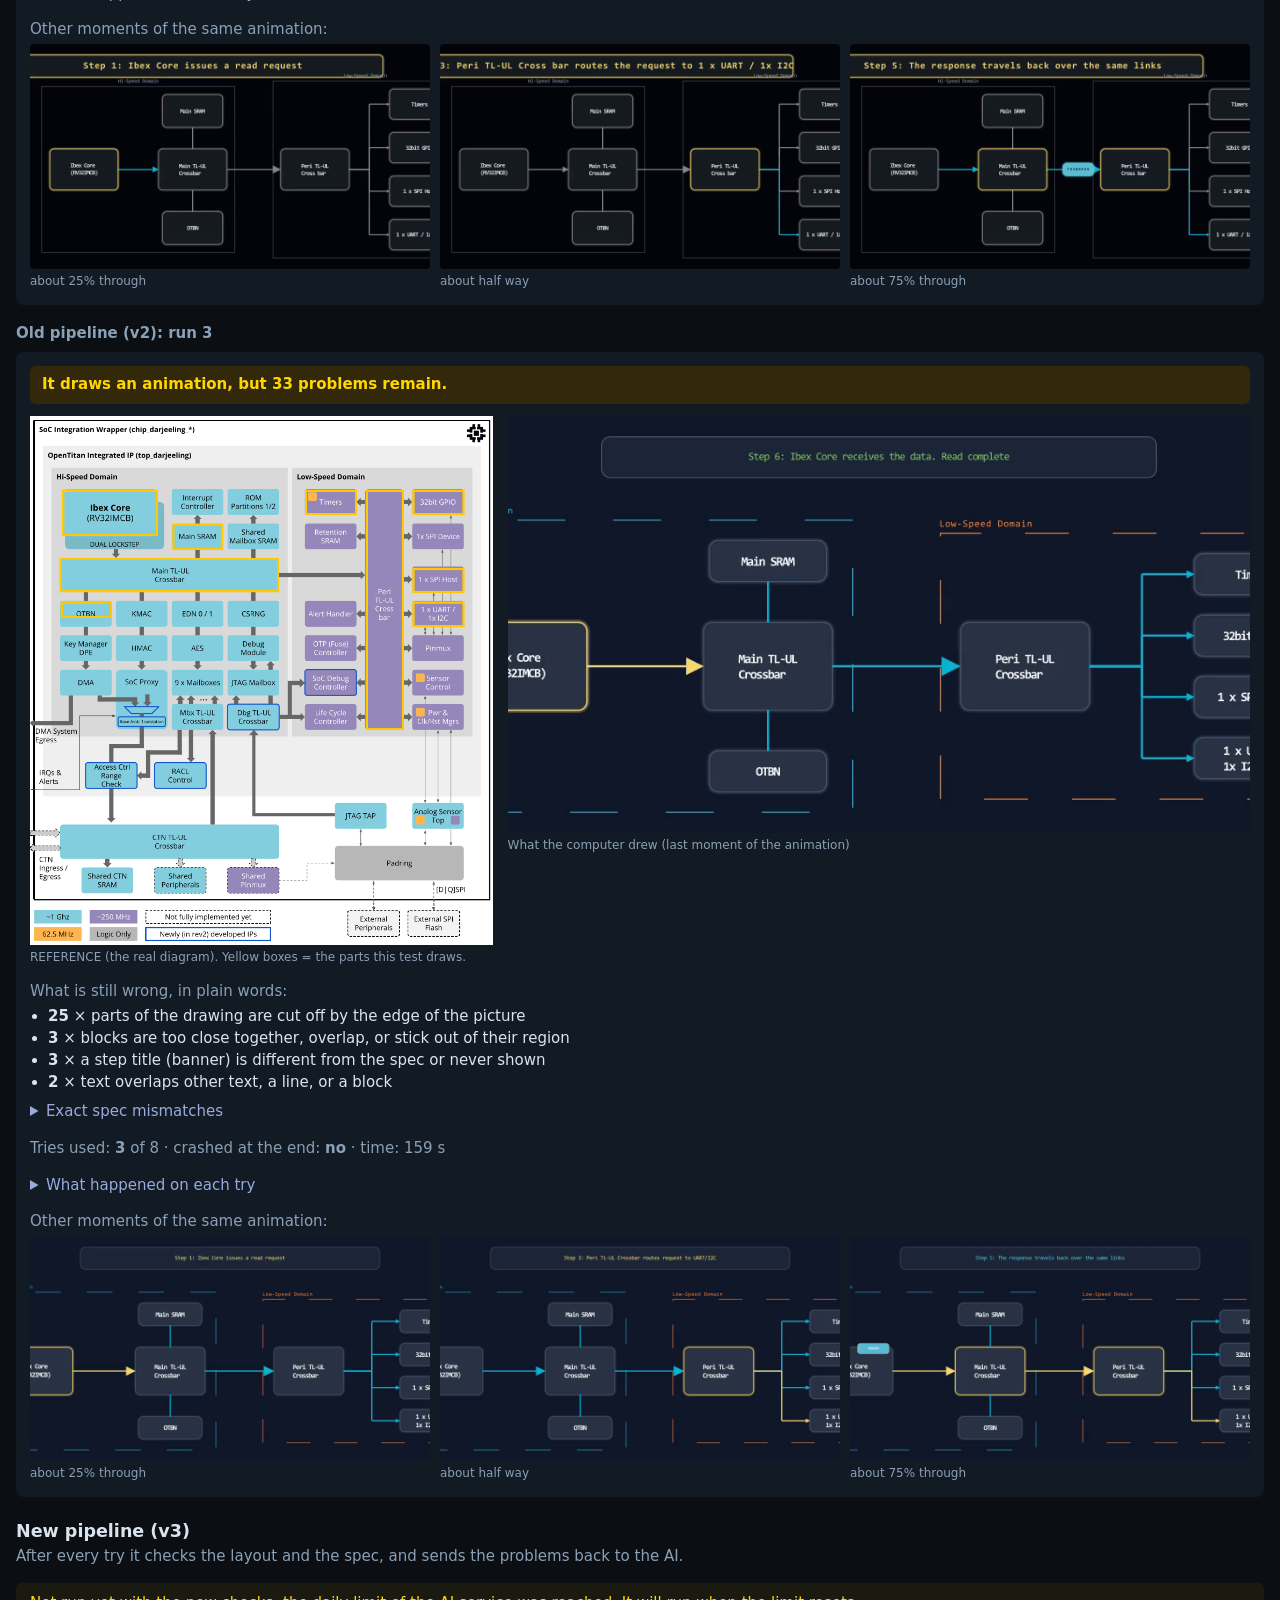
